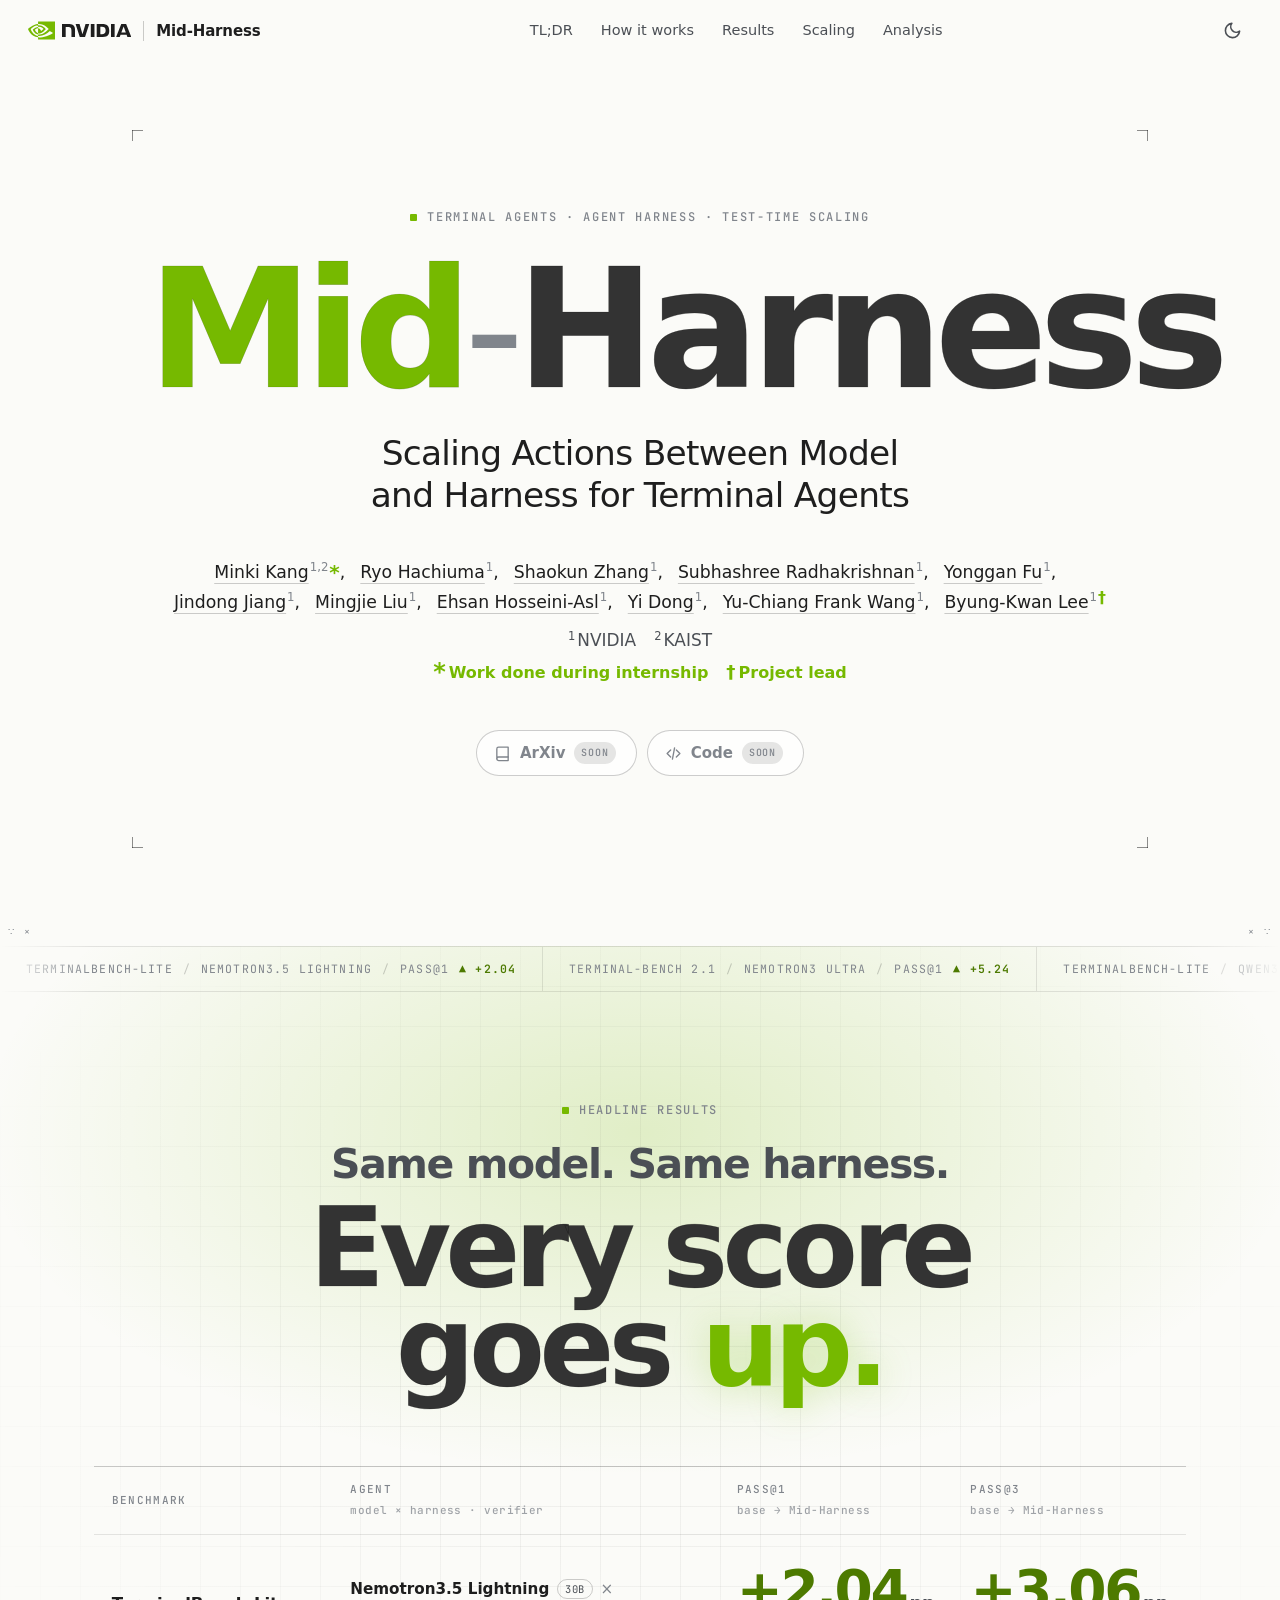
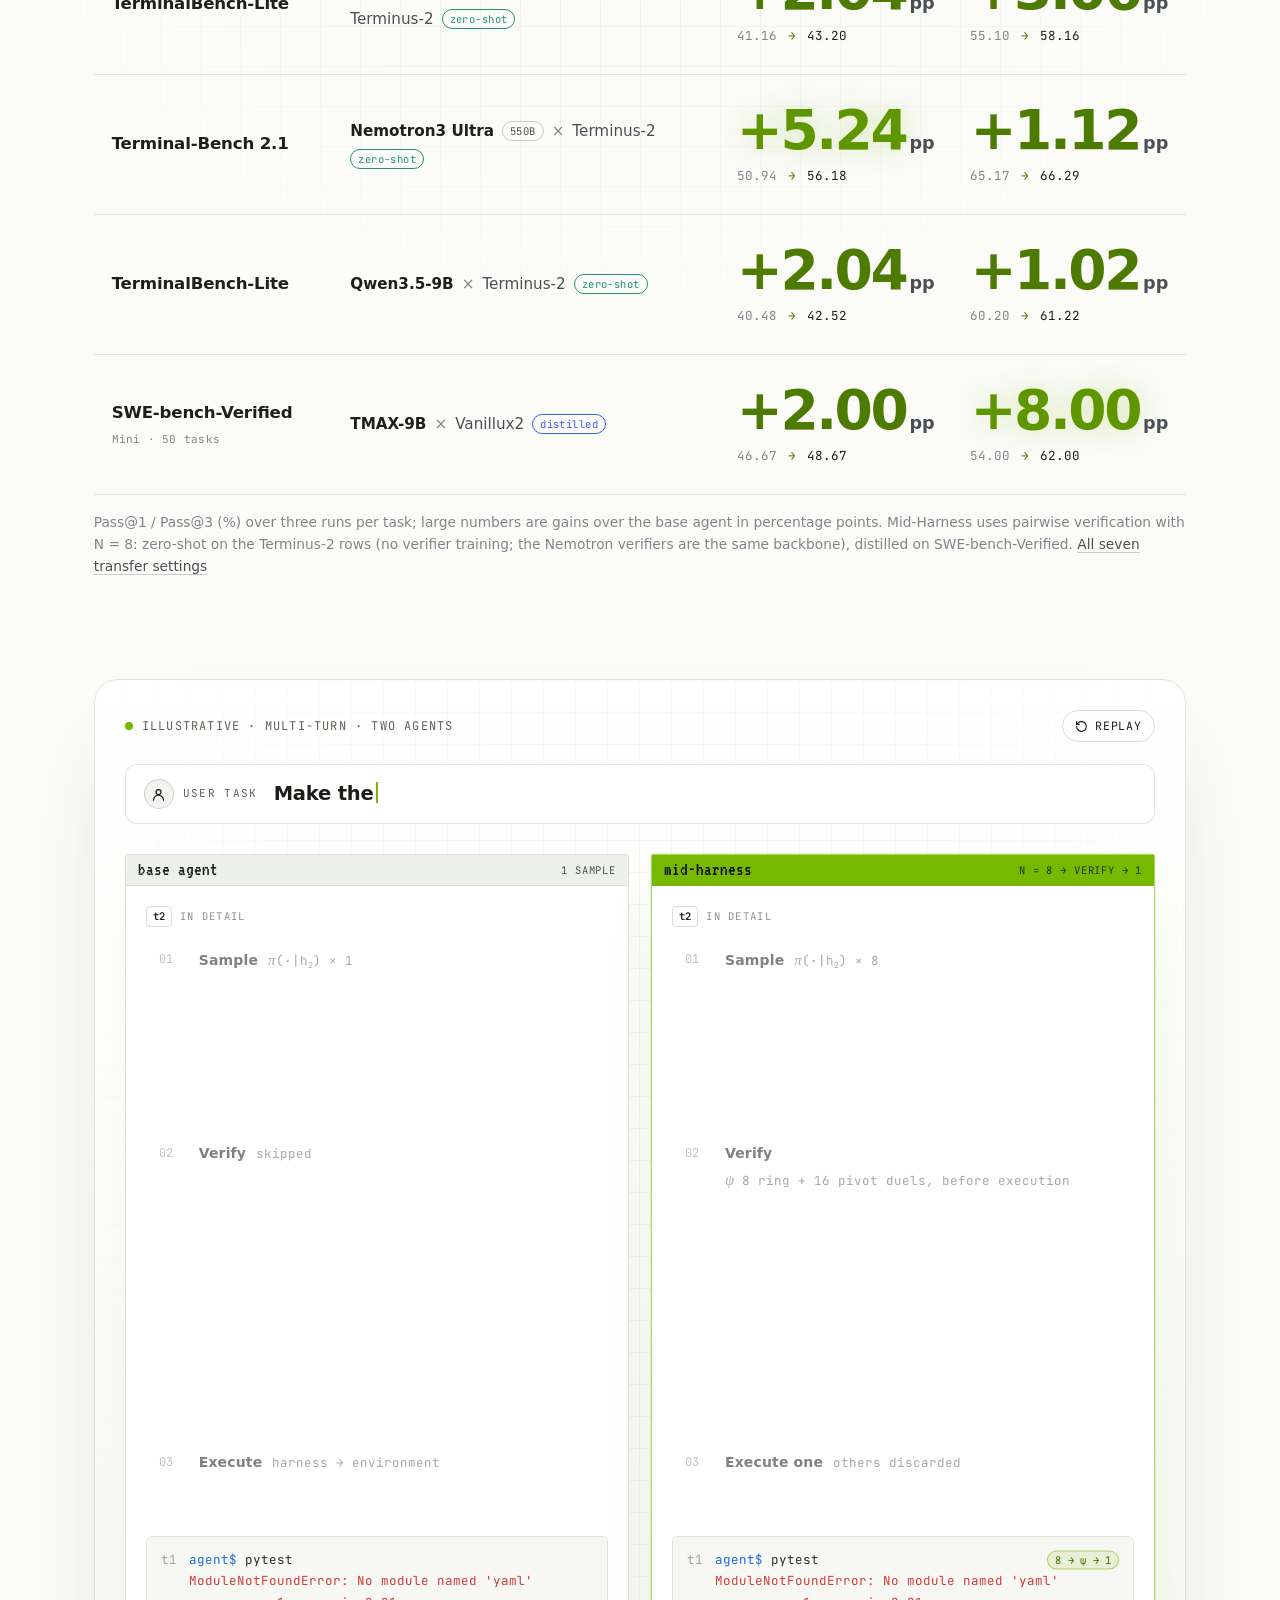
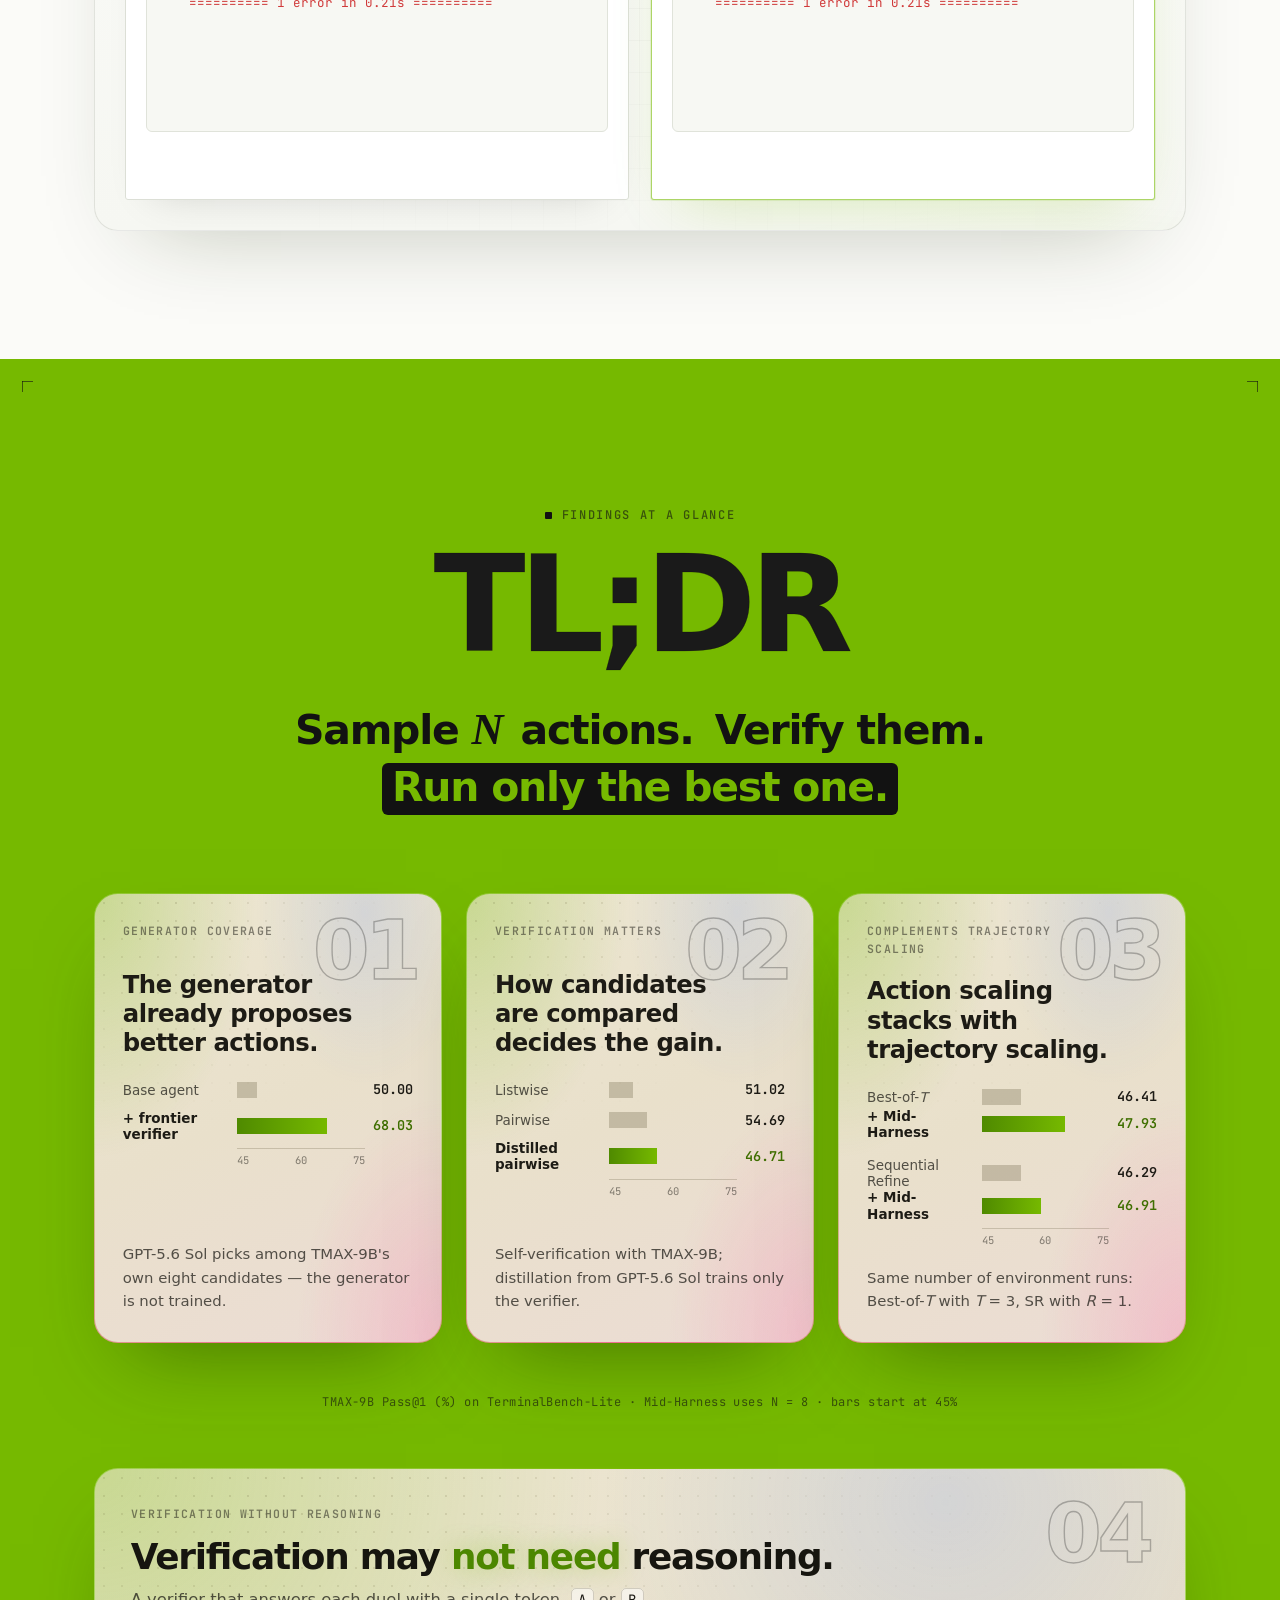
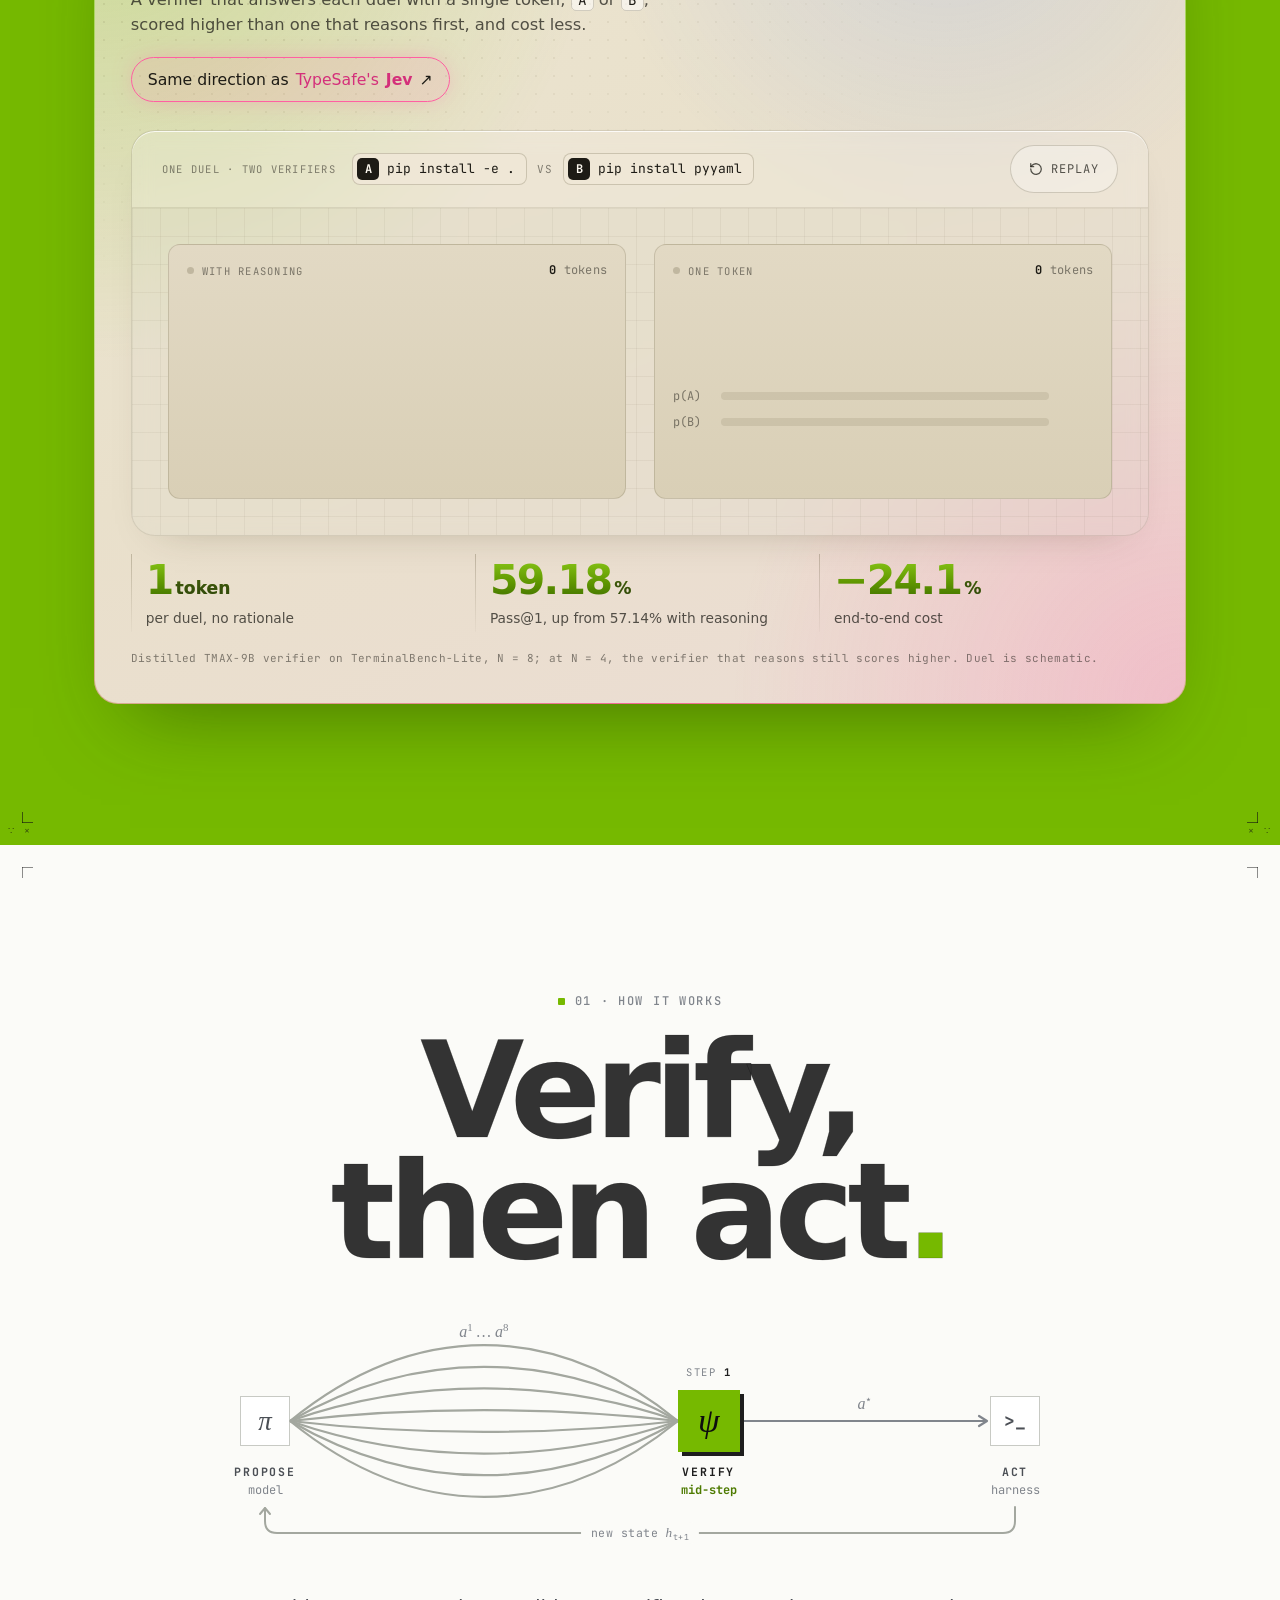
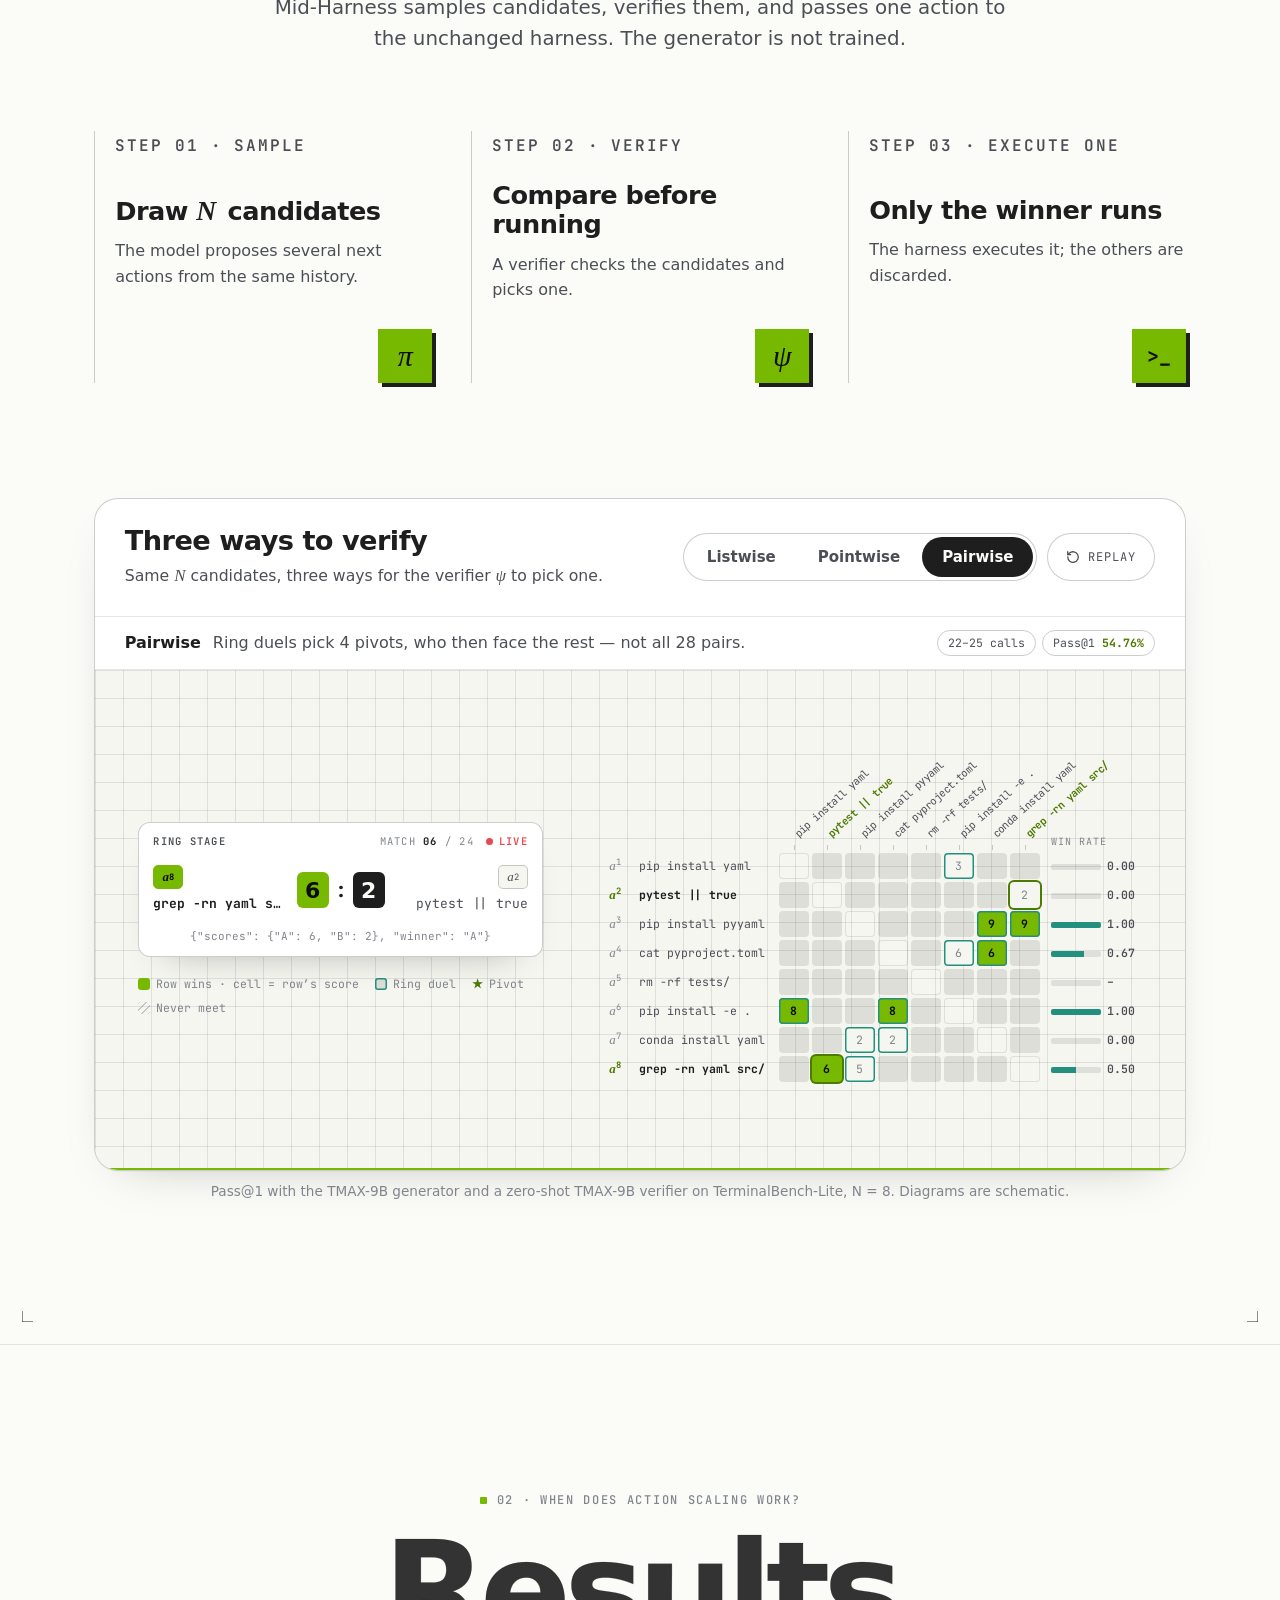
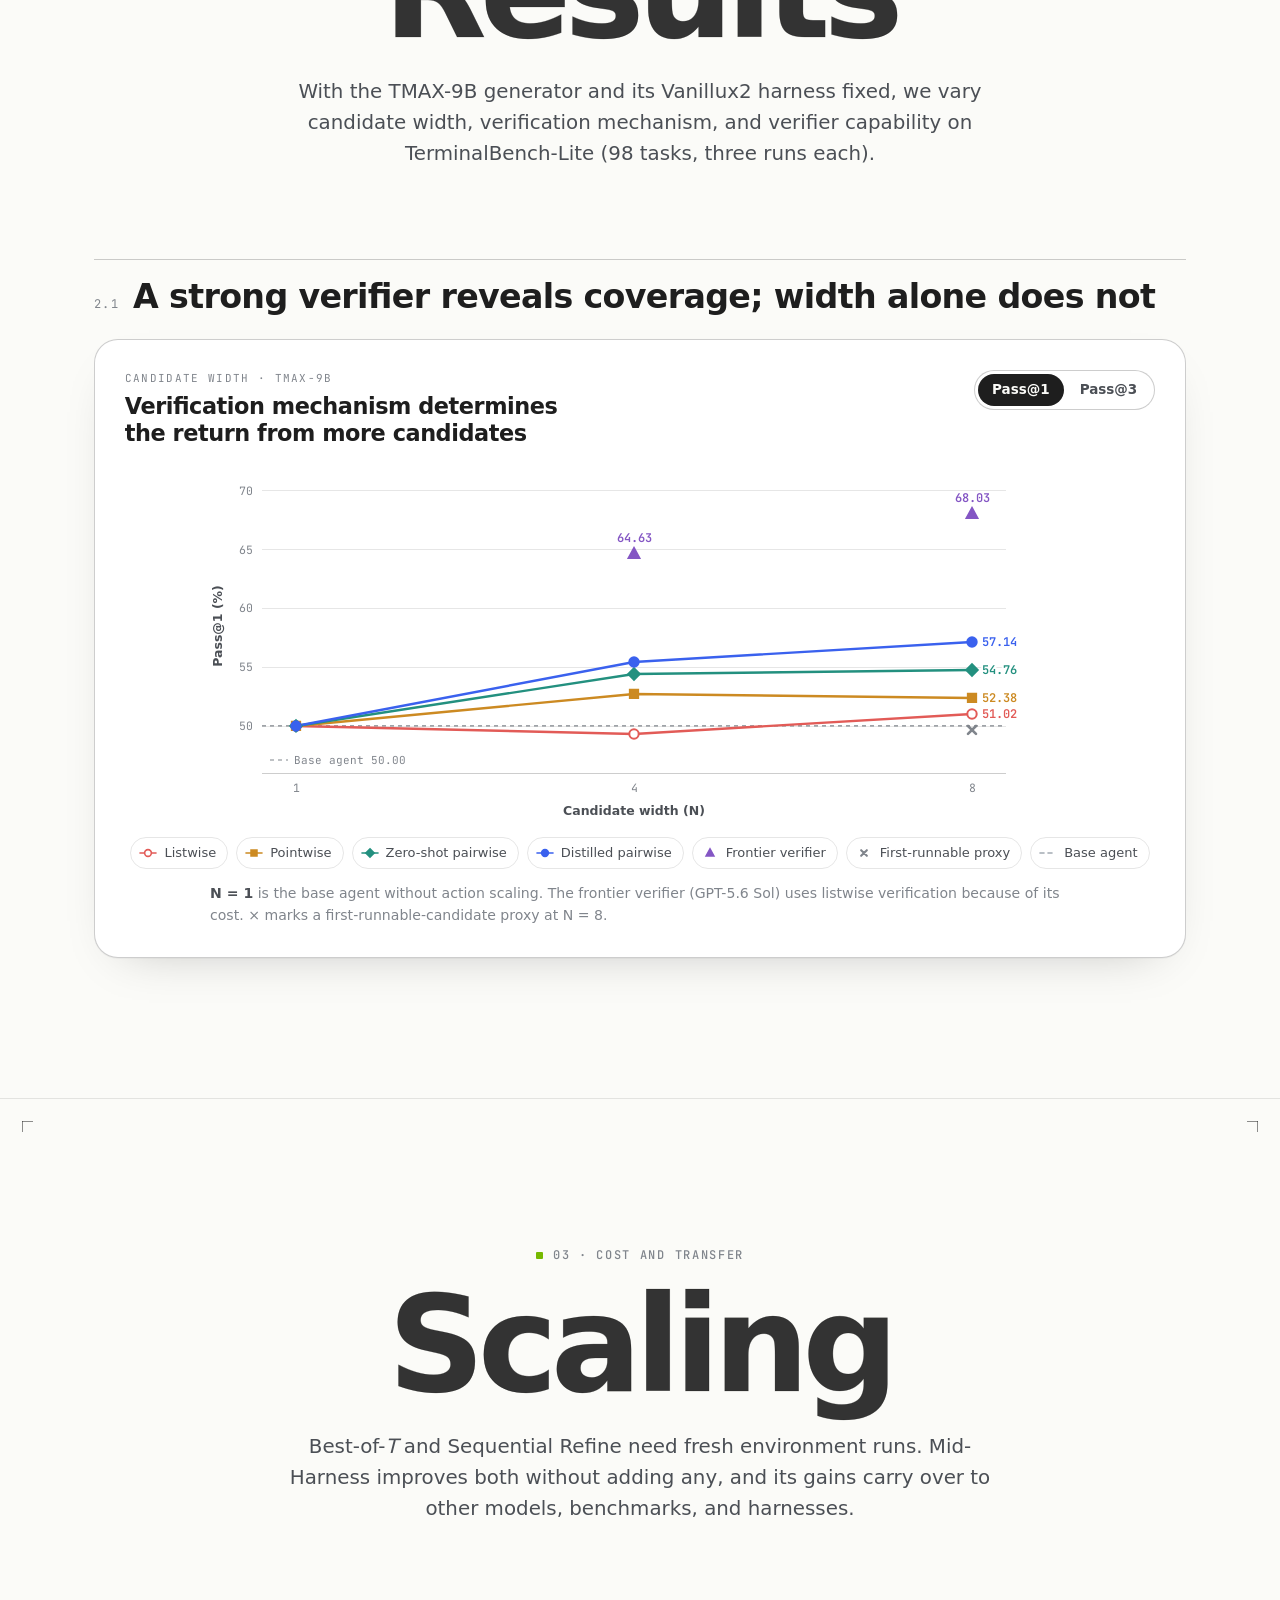
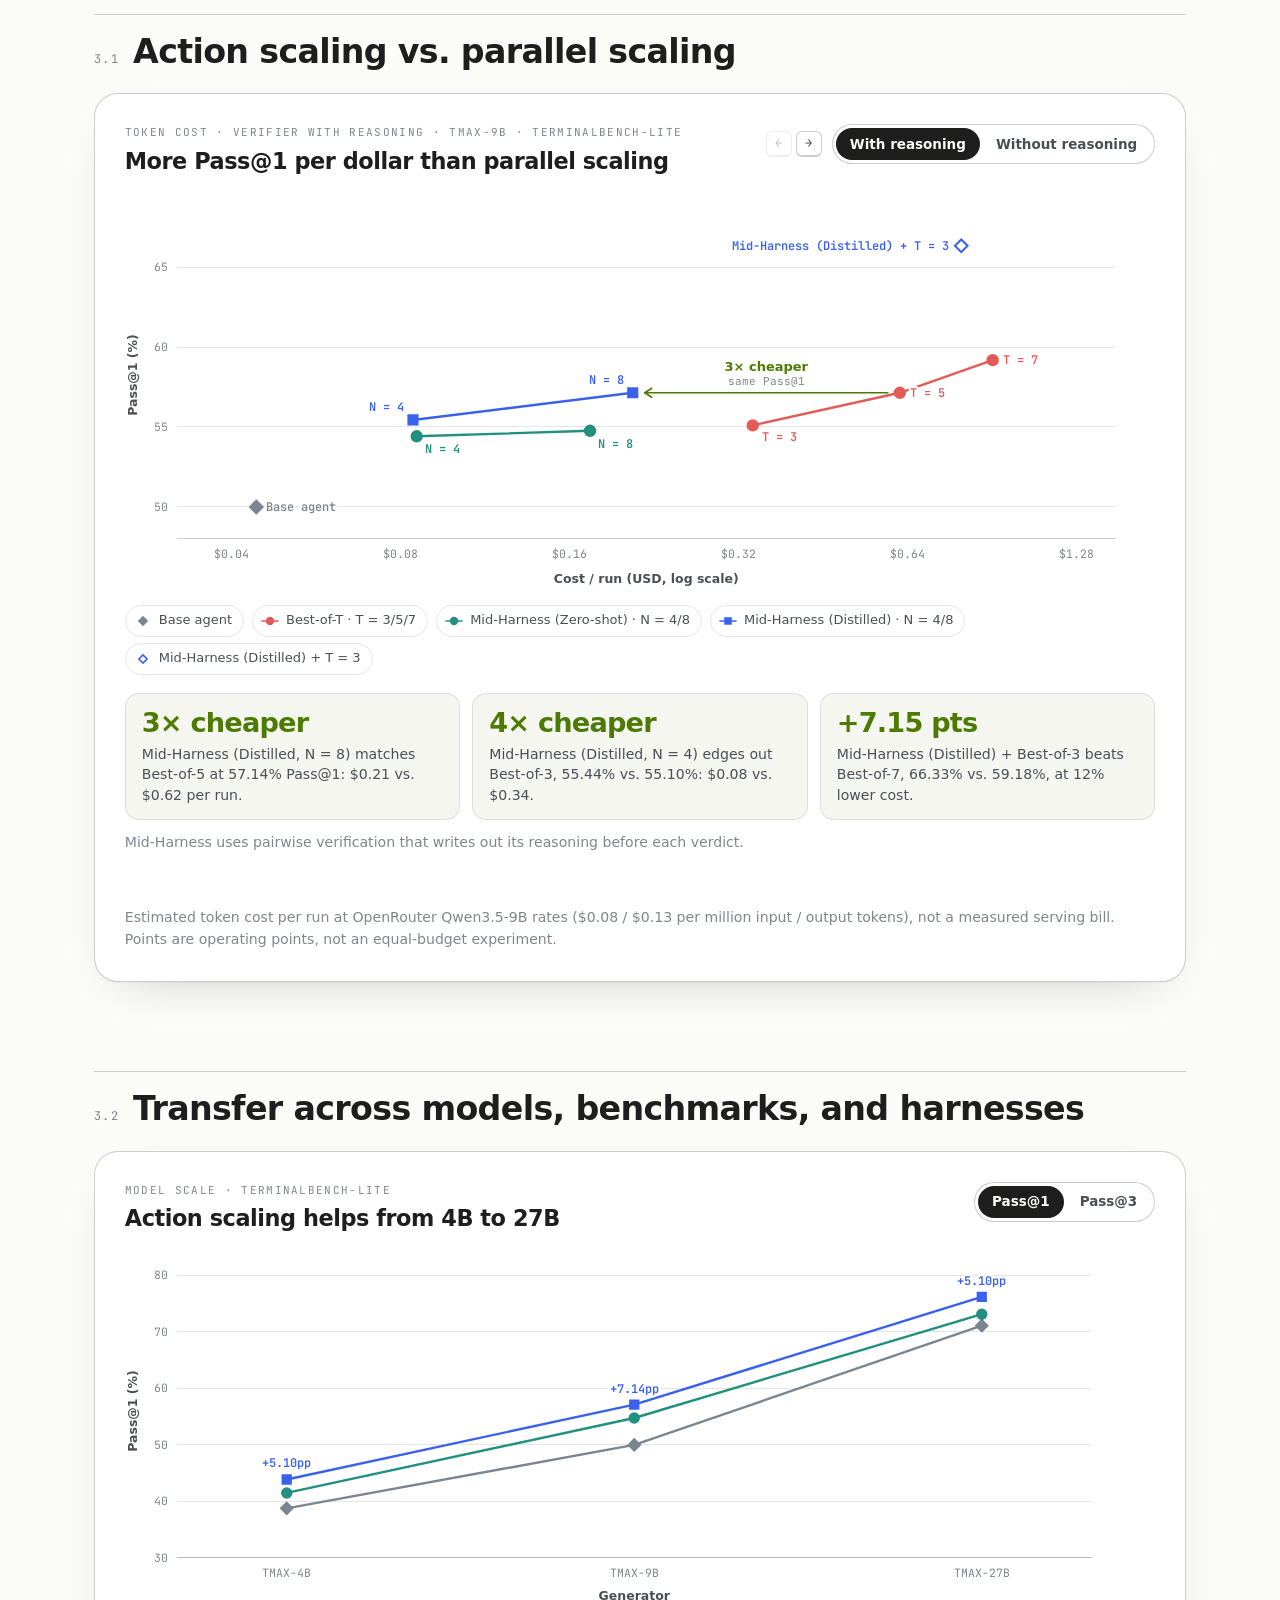
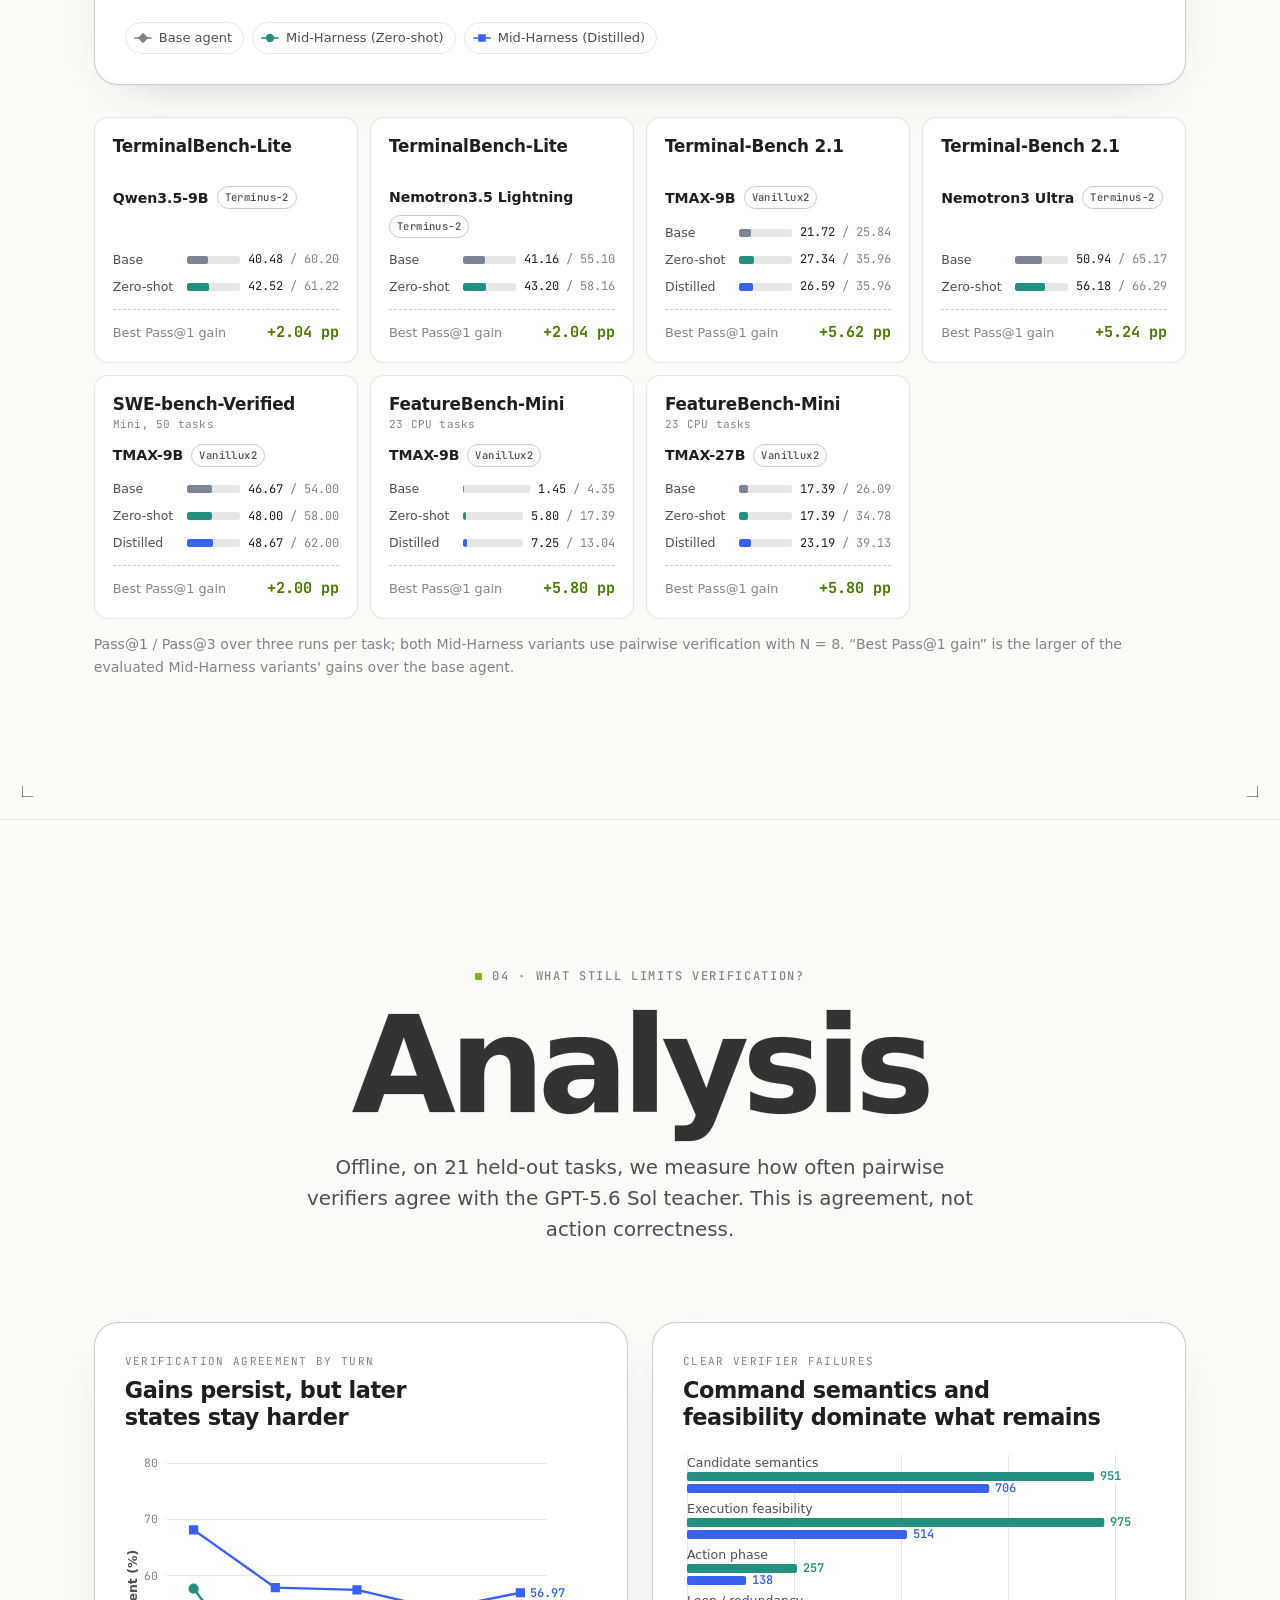
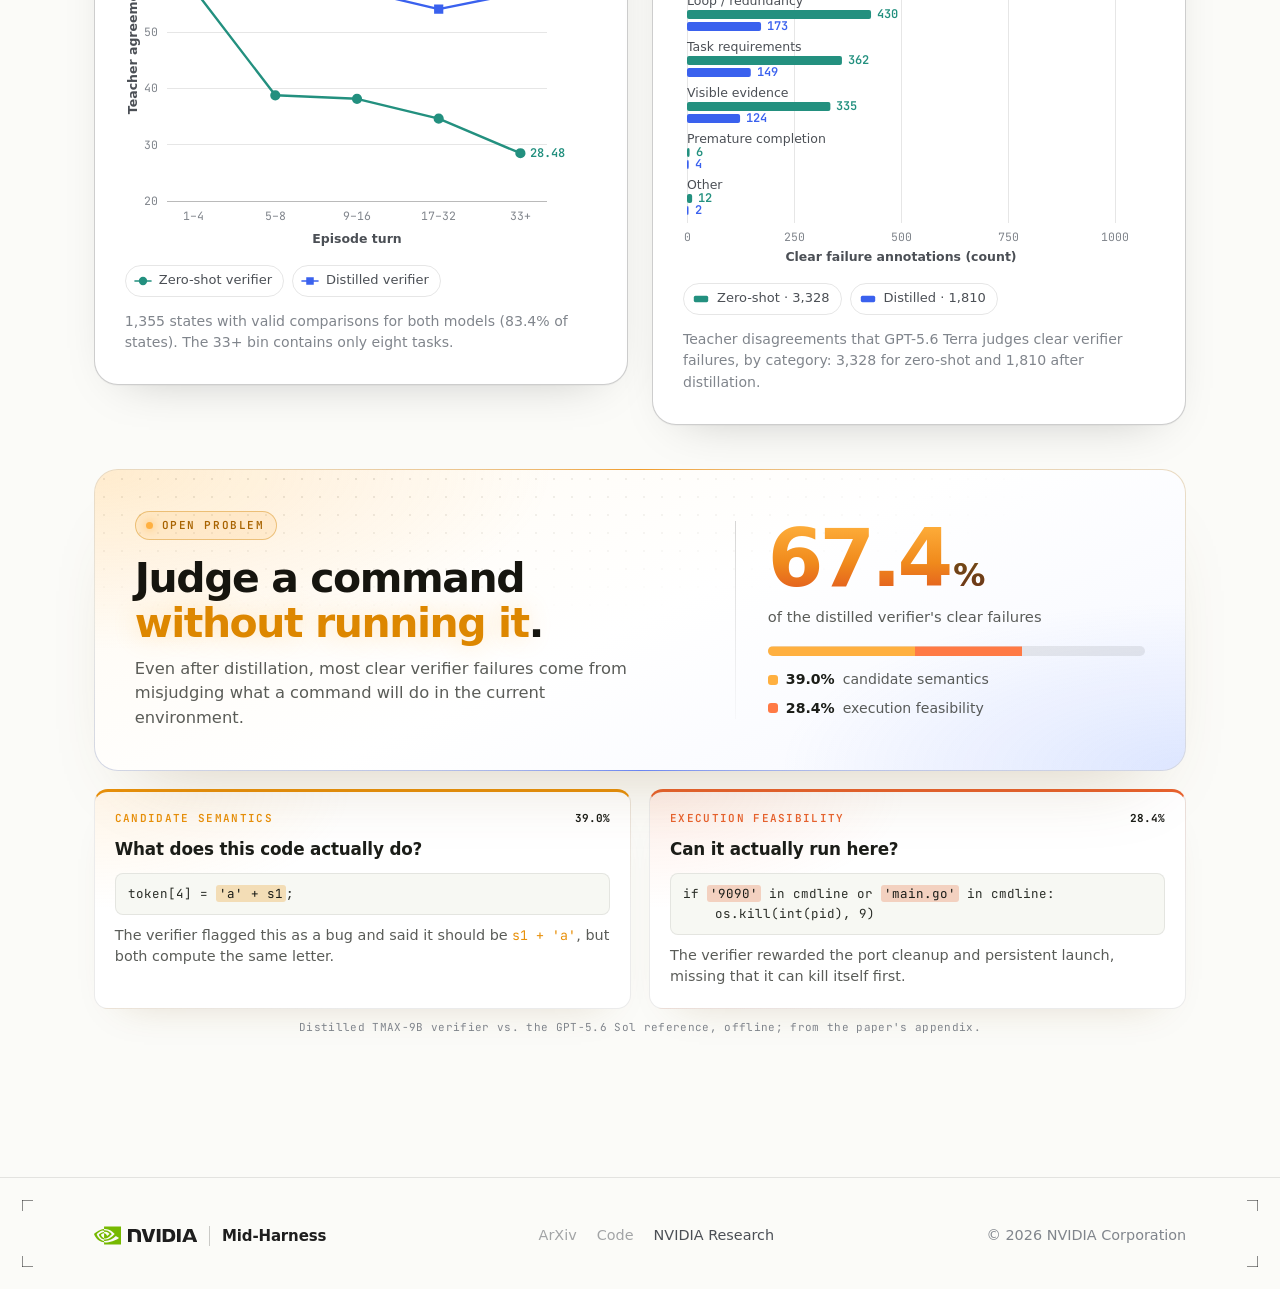
==== index.html @ 343e7b92 "Label the 3.1 slides With reasoning / Without reasoning The second slide's switch, kicker, title, an" ====
<!doctype html>
<html lang="en" data-theme="light">
<head>
  <meta charset="utf-8">
  <meta name="viewport" content="width=device-width, initial-scale=1, viewport-fit=cover">
  <title>Mid-Harness: Scaling Actions Between Model and Harness for Terminal Agents</title>
  <meta name="description" content="Mid-Harness samples and verifies candidate actions at the model–harness boundary of terminal agents before one is executed. With a GPT-5.6 Sol verifier, TMAX-9B Pass@1 on TerminalBench-Lite rises from 50.00% to 68.03%; the generator is not trained and the harness is unchanged.">
  <meta name="author" content="Minki Kang, Ryo Hachiuma, Shaokun Zhang, Subhashree Radhakrishnan, Yonggan Fu, Jindong Jiang, Mingjie Liu, Ehsan Hosseini-Asl, Yi Dong, Yu-Chiang Frank Wang, Byung-Kwan Lee">
  <meta name="color-scheme" content="light dark">
  <meta name="theme-color" content="#fbfbf8" media="(prefers-color-scheme: light)">
  <meta name="theme-color" content="#0d0d0d" media="(prefers-color-scheme: dark)">

  <!-- Link previews (messengers, social). Replace the image URL with an absolute URL once the page is deployed. -->
  <meta property="og:type" content="website">
  <meta property="og:site_name" content="NVIDIA Research">
  <meta property="og:title" content="Mid-Harness: Scaling Actions Between Model and Harness for Terminal Agents">
  <meta property="og:description" content="Sample several candidate actions, verify them, and execute only one — at the boundary between model and harness. 50.00% → 68.03% Pass@1 on TerminalBench-Lite; the TMAX-9B generator is not trained.">
  <meta property="og:image" content="assets/img/og-image.png">
  <meta property="og:image:width" content="1200">
  <meta property="og:image:height" content="630">
  <meta property="og:image:alt" content="Mid-Harness: a verifier picks pytest among sampled terminal commands before execution.">
  <meta name="twitter:card" content="summary_large_image">
  <meta name="twitter:title" content="Mid-Harness: Scaling Actions Between Model and Harness for Terminal Agents">
  <meta name="twitter:description" content="Sample, verify, and execute one action at the model–harness boundary. 50.00% → 68.03% Pass@1 on TerminalBench-Lite.">
  <meta name="twitter:image" content="assets/img/og-image.png">

  <link rel="icon" href="favicon.ico" sizes="48x48">
  <link rel="icon" href="assets/img/favicon.svg" type="image/svg+xml">
  <link rel="apple-touch-icon" href="assets/img/apple-touch-icon.png">
  <link rel="manifest" href="site.webmanifest">

  <link rel="preconnect" href="https://images.nvidia.com" crossorigin>
  <link rel="preload" href="https://images.nvidia.com/etc/designs/nvidiaGDC/clientlibs_base/fonts/nvidia-sans/NALA/var/NVIDIASansVF_NALA_W_Wght.woff2" as="font" type="font/woff2" crossorigin>
  <link rel="preconnect" href="https://fonts.googleapis.com">
  <link rel="preconnect" href="https://fonts.gstatic.com" crossorigin>
  <link rel="stylesheet" href="https://fonts.googleapis.com/css2?family=JetBrains+Mono:wght@400;500;600;700&family=VT323&display=swap">
  <link rel="stylesheet" href="assets/css/style.css?v=20260930k">

  <script>
    (function () {
      var root = document.documentElement;
      var theme = (/[?&]theme=(light|dark)\b/.exec(location.search) || [])[1];
      if (!theme) {
        try { theme = localStorage.getItem('mh-theme'); } catch (e) {}
      }
      if (theme !== 'light' && theme !== 'dark') {
        theme = window.matchMedia && window.matchMedia('(prefers-color-scheme: dark)').matches ? 'dark' : 'light';
      }
      root.setAttribute('data-theme', theme);
      root.classList.add('js');
    })();
  </script>
</head>
<body>
  <a class="skip-link" href="#main">Skip to content</a>

  <!-- ================= Header ================= -->
  <header class="site-header" id="site-header">
    <div class="header-inner">
      <a class="brand" href="#top" aria-label="Mid-Harness, back to top">
        <span class="nv-lockup" aria-hidden="true">
          <svg class="nv-eye" viewBox="0 0 24 24"><path fill="#76B900" d="M8.948 8.798v-1.43a6.7 6.7 0 0 1 .424-.018c3.922-.124 6.493 3.374 6.493 3.374s-2.774 3.851-5.75 3.851c-.398 0-.787-.062-1.158-.185v-4.346c1.528.185 1.837.857 2.747 2.385l2.04-1.714s-1.492-1.952-4-1.952a6.016 6.016 0 0 0-.796.035m0-4.735v2.138l.424-.027c5.45-.185 9.01 4.47 9.01 4.47s-4.08 4.964-8.33 4.964c-.37 0-.733-.035-1.095-.097v1.325c.3.035.61.062.91.062 3.957 0 6.82-2.023 9.593-4.408.459.371 2.34 1.263 2.73 1.652-2.633 2.208-8.772 3.984-12.253 3.984-.335 0-.653-.018-.971-.053v1.864H24V4.063zm0 10.326v1.131c-3.657-.654-4.673-4.46-4.673-4.46s1.758-1.944 4.673-2.262v1.237H8.94c-1.528-.186-2.73 1.245-2.73 1.245s.68 2.412 2.739 3.11M2.456 10.9s2.164-3.197 6.5-3.533V6.201C4.153 6.59 0 10.653 0 10.653s2.35 6.802 8.948 7.42v-1.237c-4.84-.6-6.492-5.936-6.492-5.936z"/></svg>
          <svg class="nv-word" viewBox="316.2 33.8 630.2 118.2"><path fill="currentColor" d="M578.2 34v118h33.3V34h-33.3zm-262-.2v118.1h33.6V60.2l26.2.1c8.6 0 14.6 2.1 18.7 6.5 5.3 5.6 7.4 14.7 7.4 31.2v53.9h32.6V86.7c0-46.6-29.7-52.9-58.7-52.9h-59.8zm315.7.2v118h54c28.8 0 38.2-4.8 48.3-15.5 7.2-7.5 11.8-24.1 11.8-42.2 0-16.6-3.9-31.4-10.8-40.6C723 37.2 705.2 34 678.6 34h-46.7zm33 25.6h14.3c20.8 0 34.2 9.3 34.2 33.5s-13.4 33.6-34.2 33.6h-14.3V59.6zM530.2 34l-27.8 93.5L475.8 34h-36l38 118h48l38.4-118h-34zm231.4 118h33.3V34h-33.3v118zM855 34l-46.5 117.9h32.8l7.4-20.9h55l7 20.8h35.7L899.5 34H855zm21.6 21.5l20.2 55.2h-41l20.8-55.2z"/></svg>
        </span>
        <span class="brand-divider" aria-hidden="true"></span>
        <span class="brand-name">Mid-Harness</span>
      </a>

      <nav class="primary-nav" aria-label="Sections">
        <a href="#tldr">TL;DR</a>
        <a href="#method">How it works</a>
        <a href="#results">Results</a>
        <a href="#scaling">Scaling</a>
        <a href="#analysis">Analysis</a>
      </nav>

      <div class="header-actions">
        <button class="icon-btn theme-toggle" type="button" id="theme-toggle" aria-label="Switch to dark mode">
          <svg class="i-moon" viewBox="0 0 24 24" fill="none" stroke="currentColor" stroke-width="2" stroke-linecap="round" stroke-linejoin="round" aria-hidden="true"><path d="M21 12.8A9 9 0 1 1 11.2 3a7 7 0 0 0 9.8 9.8z"/></svg>
          <svg class="i-sun" viewBox="0 0 24 24" fill="none" stroke="currentColor" stroke-width="2" stroke-linecap="round" stroke-linejoin="round" aria-hidden="true"><circle cx="12" cy="12" r="4.2"/><path d="M12 2v2.2M12 19.8V22M4.9 4.9l1.6 1.6M17.5 17.5l1.6 1.6M2 12h2.2M19.8 12H22M4.9 19.1l1.6-1.6M17.5 6.5l1.6-1.6"/></svg>
        </button>
        <button class="icon-btn menu-toggle" type="button" id="menu-toggle" aria-label="Open menu" aria-expanded="false" aria-controls="mobile-menu">
          <svg class="i-menu" viewBox="0 0 24 24" fill="none" stroke="currentColor" stroke-width="2" stroke-linecap="round" aria-hidden="true"><path d="M4 7h16M4 12h16M4 17h16"/></svg>
          <svg class="i-close" viewBox="0 0 24 24" fill="none" stroke="currentColor" stroke-width="2" stroke-linecap="round" aria-hidden="true"><path d="M6 6l12 12M18 6 6 18"/></svg>
        </button>
      </div>
    </div>

    <nav class="mobile-menu" id="mobile-menu" aria-label="Sections" hidden>
      <a href="#tldr">TL;DR</a>
      <a href="#method">How it works <span>01</span></a>
      <a href="#results">Results <span>02</span></a>
      <a href="#scaling">Scaling <span>03</span></a>
      <a href="#analysis">Analysis <span>04</span></a>
    </nav>
  </header>

  <main id="main">
    <!-- ================= Hero ================= -->
    <section class="hero" id="top" aria-labelledby="hero-title">
      <div class="container">
        <div class="hero-inner crop">
          <p class="kicker">Terminal agents · Agent harness · Test-time scaling</p>
          <h1 class="mega hero-title" id="hero-title"><span class="nv">Mid</span><span class="dash">-</span>Harness</h1>
          <p class="hero-sub">Scaling Actions Between Model and Harness for Terminal Agents</p>

          <p class="authors">
            <span><a href="https://nardien.github.io/" target="_blank" rel="noopener">Minki Kang</a><sup>1,2<span class="note-mark ast">*</span></sup></span>
            <span><a href="https://ryohachiuma.github.io/" target="_blank" rel="noopener">Ryo Hachiuma</a><sup>1</sup></span>
            <span><a href="https://skzhang1.github.io/" target="_blank" rel="noopener">Shaokun Zhang</a><sup>1</sup></span>
            <span><a href="https://subhashree-r.github.io/" target="_blank" rel="noopener">Subhashree Radhakrishnan</a><sup>1</sup></span>
            <span><a href="https://www.yongganfu.com/" target="_blank" rel="noopener">Yonggan Fu</a><sup>1</sup></span>
            <span><a href="https://www.jindongjiang.me/" target="_blank" rel="noopener">Jindong Jiang</a><sup>1</sup></span>
            <span><a href="https://research.nvidia.com/person/mingjie-liu" target="_blank" rel="noopener">Mingjie Liu</a><sup>1</sup></span>
            <span><a href="https://ehosseiniasl.github.io/new_website/" target="_blank" rel="noopener">Ehsan Hosseini-Asl</a><sup>1</sup></span>
            <span><a href="https://scholar.google.com/citations?user=DwfBGvgAAAAJ" target="_blank" rel="noopener">Yi Dong</a><sup>1</sup></span>
            <span><a href="https://vllab.ee.ntu.edu.tw/ycwang.html" target="_blank" rel="noopener">Yu-Chiang Frank Wang</a><sup>1</sup></span>
            <span><a href="https://byungkwanlee.github.io/ByungKwanLee-CV/" target="_blank" rel="noopener">Byung-Kwan Lee</a><sup>1<span class="note-mark dag">†</span></sup></span>
          </p>
          <p class="affils">
            <span><sup>1</sup>NVIDIA</span>
            <span><sup>2</sup>KAIST</span>
          </p>
          <p class="affil-notes">
            <strong><sup class="ast">*</sup>Work done during internship</strong>
            <strong><sup class="dag">†</sup>Project lead</strong>
          </p>

          <div class="hero-links">
            <a class="pill" href="#" data-link="arxiv">
              <svg viewBox="0 0 24 24" fill="none" stroke="currentColor" stroke-width="1.9" stroke-linecap="round" stroke-linejoin="round" aria-hidden="true"><path d="M4 19.5A2.5 2.5 0 0 1 6.5 17H20V3H6.5A2.5 2.5 0 0 0 4 5.5z"/><path d="M4 19.5A2.5 2.5 0 0 0 6.5 22H20v-5"/></svg>
              ArXiv
            </a>
            <a class="pill" href="#" data-link="code">
              <svg viewBox="0 0 24 24" fill="none" stroke="currentColor" stroke-width="1.9" stroke-linecap="round" stroke-linejoin="round" aria-hidden="true"><path d="m8 7-5 5 5 5M16 7l5 5-5 5M13.5 4l-3 16"/></svg>
              Code
            </a>
          </div>
        </div>
      </div>
      <span class="edge edge-l" aria-hidden="true">∵ ×</span>
      <span class="edge edge-r" aria-hidden="true">× ∵</span>
    </section>

    <!-- ================= Headline results ================= -->
    <section class="hype" id="headline" aria-labelledby="hype-title">
      <div class="ticker" aria-hidden="true">
        <div class="ticker-track">
          <span>TerminalBench-Lite <i>/</i> Nemotron3.5 Lightning <i>/</i> Pass@1 <b>▲ +2.04</b></span>
          <span>Terminal-Bench 2.1 <i>/</i> Nemotron3 Ultra <i>/</i> Pass@1 <b>▲ +5.24</b></span>
          <span>TerminalBench-Lite <i>/</i> Qwen3.5-9B <i>/</i> Pass@1 <b>▲ +2.04</b></span>
          <span>SWE-bench-Verified <i>/</i> TMAX-9B <i>/</i> Pass@1 <b>▲ +2.00</b></span>
          <span>TerminalBench-Lite <i>/</i> Nemotron3.5 Lightning <i>/</i> Pass@3 <b>▲ +3.06</b></span>
          <span>Terminal-Bench 2.1 <i>/</i> Nemotron3 Ultra <i>/</i> Pass@3 <b>▲ +1.12</b></span>
          <span>TerminalBench-Lite <i>/</i> Qwen3.5-9B <i>/</i> Pass@3 <b>▲ +1.02</b></span>
          <span>SWE-bench-Verified <i>/</i> TMAX-9B <i>/</i> Pass@3 <b>▲ +8.00</b></span>
          <span>TerminalBench-Lite <i>/</i> Nemotron3.5 Lightning <i>/</i> Pass@1 <b>▲ +2.04</b></span>
          <span>Terminal-Bench 2.1 <i>/</i> Nemotron3 Ultra <i>/</i> Pass@1 <b>▲ +5.24</b></span>
          <span>TerminalBench-Lite <i>/</i> Qwen3.5-9B <i>/</i> Pass@1 <b>▲ +2.04</b></span>
          <span>SWE-bench-Verified <i>/</i> TMAX-9B <i>/</i> Pass@1 <b>▲ +2.00</b></span>
          <span>TerminalBench-Lite <i>/</i> Nemotron3.5 Lightning <i>/</i> Pass@3 <b>▲ +3.06</b></span>
          <span>Terminal-Bench 2.1 <i>/</i> Nemotron3 Ultra <i>/</i> Pass@3 <b>▲ +1.12</b></span>
          <span>TerminalBench-Lite <i>/</i> Qwen3.5-9B <i>/</i> Pass@3 <b>▲ +1.02</b></span>
          <span>SWE-bench-Verified <i>/</i> TMAX-9B <i>/</i> Pass@3 <b>▲ +8.00</b></span>
        </div>
      </div>

      <div class="container">
        <header class="hype-head reveal">
          <p class="kicker">Headline results</p>
          <h2 class="hype-title" id="hype-title">
            <span class="hype-pre">Same model. Same harness.</span>
            <span class="mega hype-big">Every score goes <em>up.</em></span>
          </h2>
        </header>

        <div class="board-wrap reveal">
          <table class="board" role="table">
            <caption class="visually-hidden">Pass@1 and Pass@3 (%) of the base agent and Mid-Harness in four transfer settings</caption>
            <thead role="rowgroup">
              <tr role="row">
                <th role="columnheader" scope="col">Benchmark</th>
                <th role="columnheader" scope="col">Agent<span>model × harness · verifier</span></th>
                <th role="columnheader" scope="col">Pass@1<span>base → Mid-Harness</span></th>
                <th role="columnheader" scope="col">Pass@3<span>base → Mid-Harness</span></th>
              </tr>
            </thead>
            <tbody role="rowgroup">
              <tr role="row" data-count-group>
                <th role="rowheader" scope="row" class="b-bench">TerminalBench-Lite</th>
                <td role="cell" class="b-agent"><div class="agent"><b>Nemotron3.5 Lightning</b><span class="sz">30B</span><span class="x" aria-hidden="true">×</span><span>Terminus-2</span><span class="vt zs">zero-shot</span></div></td>
                <td role="cell" class="b-metric"><span class="m-lab" aria-hidden="true">Pass@1</span><span class="gain">+<span data-count="2.04" data-decimals="2" data-duration="2200" data-delay="0">2.04</span><small>pp</small></span><span class="ba">41.16 <i>→</i> <span data-count="43.20" data-from="41.16" data-decimals="2" data-duration="2200" data-delay="0">43.20</span></span></td>
                <td role="cell" class="b-metric"><span class="m-lab" aria-hidden="true">Pass@3</span><span class="gain">+<span data-count="3.06" data-decimals="2" data-duration="2200" data-delay="90">3.06</span><small>pp</small></span><span class="ba">55.10 <i>→</i> <span data-count="58.16" data-from="55.10" data-decimals="2" data-duration="2200" data-delay="90">58.16</span></span></td>
              </tr>
              <tr role="row" data-count-group>
                <th role="rowheader" scope="row" class="b-bench">Terminal-Bench 2.1</th>
                <td role="cell" class="b-agent"><div class="agent"><b>Nemotron3 Ultra</b><span class="sz">550B</span><span class="x" aria-hidden="true">×</span><span>Terminus-2</span><span class="vt zs">zero-shot</span></div></td>
                <td role="cell" class="b-metric peak"><span class="m-lab" aria-hidden="true">Pass@1</span><span class="gain">+<span data-count="5.24" data-decimals="2" data-duration="2200" data-delay="150">5.24</span><small>pp</small></span><span class="ba">50.94 <i>→</i> <span data-count="56.18" data-from="50.94" data-decimals="2" data-duration="2200" data-delay="150">56.18</span></span></td>
                <td role="cell" class="b-metric"><span class="m-lab" aria-hidden="true">Pass@3</span><span class="gain">+<span data-count="1.12" data-decimals="2" data-duration="2200" data-delay="240">1.12</span><small>pp</small></span><span class="ba">65.17 <i>→</i> <span data-count="66.29" data-from="65.17" data-decimals="2" data-duration="2200" data-delay="240">66.29</span></span></td>
              </tr>
              <tr role="row" data-count-group>
                <th role="rowheader" scope="row" class="b-bench">TerminalBench-Lite</th>
                <td role="cell" class="b-agent"><div class="agent"><b>Qwen3.5-9B</b><span class="x" aria-hidden="true">×</span><span>Terminus-2</span><span class="vt zs">zero-shot</span></div></td>
                <td role="cell" class="b-metric"><span class="m-lab" aria-hidden="true">Pass@1</span><span class="gain">+<span data-count="2.04" data-decimals="2" data-duration="2200" data-delay="300">2.04</span><small>pp</small></span><span class="ba">40.48 <i>→</i> <span data-count="42.52" data-from="40.48" data-decimals="2" data-duration="2200" data-delay="300">42.52</span></span></td>
                <td role="cell" class="b-metric"><span class="m-lab" aria-hidden="true">Pass@3</span><span class="gain">+<span data-count="1.02" data-decimals="2" data-duration="2200" data-delay="390">1.02</span><small>pp</small></span><span class="ba">60.20 <i>→</i> <span data-count="61.22" data-from="60.20" data-decimals="2" data-duration="2200" data-delay="390">61.22</span></span></td>
              </tr>
              <tr role="row" data-count-group>
                <th role="rowheader" scope="row" class="b-bench">SWE-bench-Verified<small>Mini · 50 tasks</small></th>
                <td role="cell" class="b-agent"><div class="agent"><b>TMAX-9B</b><span class="x" aria-hidden="true">×</span><span>Vanillux2</span><span class="vt dist">distilled</span></div></td>
                <td role="cell" class="b-metric"><span class="m-lab" aria-hidden="true">Pass@1</span><span class="gain">+<span data-count="2.00" data-decimals="2" data-duration="2200" data-delay="450">2.00</span><small>pp</small></span><span class="ba">46.67 <i>→</i> <span data-count="48.67" data-from="46.67" data-decimals="2" data-duration="2200" data-delay="450">48.67</span></span></td>
                <td role="cell" class="b-metric peak"><span class="m-lab" aria-hidden="true">Pass@3</span><span class="gain">+<span data-count="8.00" data-decimals="2" data-duration="2200" data-delay="540">8.00</span><small>pp</small></span><span class="ba">54.00 <i>→</i> <span data-count="62.00" data-from="54.00" data-decimals="2" data-duration="2200" data-delay="540">62.00</span></span></td>
              </tr>
            </tbody>
          </table>
        </div>
        <p class="hype-note">Pass@1 / Pass@3 (%) over three runs per task; large numbers are gains over the base agent in percentage points. Mid-Harness uses pairwise verification with N = 8: zero-shot on the Terminus-2 rows (no verifier training; the Nemotron verifiers are the same backbone), distilled on SWE-bench-Verified. <a href="#transfer">All seven transfer settings</a></p>
      </div>
    </section>

    <!-- ================= Animated overview ================= -->
    <section class="stage-section" id="overview" aria-label="Animated overview: base agent versus Mid-Harness">
      <div class="container">
        <div class="stage reveal" id="stage" data-active="0">
          <div class="stage-top">
            <span class="live"><span>Illustrative · multi-turn<span class="live-tail"> · two agents</span></span></span>
            <button class="stage-replay" type="button" id="stage-replay">
              <svg viewBox="0 0 24 24" fill="none" stroke="currentColor" stroke-width="2.2" stroke-linecap="round" stroke-linejoin="round" aria-hidden="true"><path d="M3 12a9 9 0 1 0 3-6.7L3 8"/><path d="M3 3v5h5"/></svg>
              Replay
            </button>
          </div>

          <div class="stage-task">
            <span class="st-who"><span class="st-av" aria-hidden="true"><svg viewBox="0 0 24 24" fill="none" stroke="currentColor" stroke-width="2" stroke-linecap="round" stroke-linejoin="round"><circle cx="12" cy="8" r="4"/><path d="M4 21c0-4.4 3.6-8 8-8s8 3.6 8 8"/></svg></span>User task</span>
            <p class="st-goal"><span class="visually-hidden">Make the failing tests pass.</span><span id="stage-goal" aria-hidden="true">Make the failing tests pass.</span></p>
          </div>
          <div class="stage-fork" aria-hidden="true"><i></i><i></i></div>

          <div class="stage-grid">
            <!-- Base agent -->
            <article class="lane lane-base" aria-label="Base agent">
              <div class="lane-bar"><span>base agent</span><span class="tag">1 sample</span></div>
              <div class="lane-body">
                <p class="lturn"><b>t2</b>in detail</p>
                <ol class="lsteps">
                  <li class="lstep" data-step="1">
                    <span class="lstep-num">01</span>
                    <div>
                      <div class="lstep-head"><b>Sample</b><span class="mono"><i>π</i>(·|h<sub class="ht">t</sub>) × 1</span></div>
                      <div class="chips"><span class="chip" style="--i:0"><span class="ps">$</span>pip install yaml</span></div>
                    </div>
                  </li>
                  <li class="lstep" data-step="2">
                    <span class="lstep-num">02</span>
                    <div>
                      <div class="lstep-head"><b>Verify</b><span class="mono">skipped</span></div>
                      <p class="no-verify">The first sample goes straight to the harness.</p>
                    </div>
                  </li>
                  <li class="lstep" data-step="3">
                    <span class="lstep-num">03</span>
                    <div>
                      <div class="lstep-head"><b>Execute</b><span class="mono">harness → environment</span></div>
                      <div class="exec-row"><span class="chip"><span class="ps">$</span>pip install yaml</span><span class="arrow">→ runs in the env</span></div>
                    </div>
                  </li>
                </ol>
                <div class="term" aria-hidden="true">
                  <div class="term-line" data-turn="1" data-prompt="agent$"><span class="ps">agent$</span> pytest</div>
                  <div class="term-line err">ModuleNotFoundError: No module named 'yaml'</div>
                  <div class="term-line err">========== 1 error in 0.21s ==========</div>
                  <div class="term-line" data-turn="2" data-type="pip install yaml" data-prompt="agent$"></div>
                  <div class="term-line err" data-turn="2" data-type="ERROR: No matching distribution found for yaml"></div>
                  <div class="term-line" data-turn="3" data-type="conda install yaml" data-prompt="agent$"></div>
                  <div class="term-line err" data-turn="3" data-type="bash: conda: command not found"></div>
                </div>
                <span class="lane-status">✗ Error compounds · yaml still missing</span>
              </div>
            </article>

            <!-- Mid-Harness -->
            <article class="lane lane-mid" aria-label="Mid-Harness">
              <div class="lane-bar"><span>mid-harness</span><span class="tag">N = 8 → verify → 1</span></div>
              <div class="lane-body">
                <p class="lturn"><b>t2</b>in detail</p>
                <ol class="lsteps">
                  <li class="lstep" data-step="1">
                    <span class="lstep-num">01</span>
                    <div>
                      <div class="lstep-head"><b>Sample</b><span class="mono"><i>π</i>(·|h<sub class="ht">t</sub>) × 8</span></div>
                      <div class="chips" id="stage-cands"></div>
                    </div>
                  </li>
                  <li class="lstep" data-step="2">
                    <span class="lstep-num">02</span>
                    <div>
                      <div class="lstep-head"><b>Verify</b><span class="mono"><i>ψ</i> <span id="stage-duel">8 ring + 16 pivot duels</span>, before execution</span></div>
                      <div class="standings" id="stage-standings"></div>
                    </div>
                  </li>
                  <li class="lstep" data-step="3">
                    <span class="lstep-num">03</span>
                    <div>
                      <div class="lstep-head"><b>Execute one</b><span class="mono">others discarded</span></div>
                      <div class="exec-row"><span class="chip"><span class="ps">$</span>pip install pyyaml</span><span class="arrow">→ runs in the env</span></div>
                    </div>
                  </li>
                </ol>
                <div class="term" aria-hidden="true">
                  <div class="term-line vd" data-turn="1" data-prompt="agent$" data-badge><span class="ps">agent$</span> pytest</div>
                  <div class="term-line err">ModuleNotFoundError: No module named 'yaml'</div>
                  <div class="term-line err">========== 1 error in 0.21s ==========</div>
                  <div class="term-line" data-turn="2" data-type="pip install pyyaml" data-prompt="agent$" data-badge></div>
                  <div class="term-line dim" data-turn="2" data-type="Successfully installed PyYAML-6.0.2"></div>
                  <div class="term-line" data-turn="3" data-type="pytest" data-prompt="agent$" data-badge></div>
                  <div class="term-line ok" data-turn="3" data-type="========= 12 passed in 0.84s ========="></div>
                </div>
                <span class="lane-status">✓ Verified every turn · 12 tests pass</span>
              </div>
            </article>
          </div>

        </div>
      </div>
    </section>

    <!-- ================= TL;DR ================= -->
    <section class="section band-green crop" id="tldr" aria-labelledby="tldr-title">
      <div class="container">
        <header class="section-head tldr-head">
          <p class="kicker">Findings at a glance</p>
          <h2 class="mega" id="tldr-title" aria-label="TL;DR"><span class="scramble" aria-hidden="true">TL;DR</span></h2>
          <p class="beats">
            <span class="beat" style="--b:0">Sample <i>N</i> actions.</span>
            <span class="beat" style="--b:1">Verify them.</span>
            <span class="beat hl" style="--b:2">Run only the best one.</span>
          </p>
        </header>

        <div class="cols3">
          <article class="col">
            <p class="col-label">Generator coverage</p>
            <h3>The generator already proposes better actions.</h3>
            <div class="hbars">
              <div class="hbar" style="--v:50.00; --d:0"><span class="hbar-label">Base agent</span><span class="hbar-track"><span class="hbar-fill"></span></span><span class="hbar-val">50.00</span></div>
              <div class="hbar hi" style="--v:68.03; --d:1"><span class="hbar-label">+ frontier verifier</span><span class="hbar-track"><span class="hbar-fill"></span></span><span class="hbar-val">68.03</span></div>
            </div>
            <div class="hbar-axis" aria-hidden="true"><span></span><span class="ticks"><span>45</span><span>60</span><span>75</span></span><span class="pad"></span></div>
            <p class="col-foot">GPT-5.6 Sol picks among TMAX-9B's own eight candidates — the generator is not trained.</p>
          </article>

          <article class="col">
            <p class="col-label">Verification matters</p>
            <h3>How candidates are compared decides the gain.</h3>
            <div class="hbars">
              <div class="hbar" style="--v:51.02; --d:0"><span class="hbar-label">Listwise</span><span class="hbar-track"><span class="hbar-fill"></span></span><span class="hbar-val">51.02</span></div>
              <div class="hbar" style="--v:54.76; --d:1"><span class="hbar-label">Pairwise</span><span class="hbar-track"><span class="hbar-fill"></span></span><span class="hbar-val">54.76</span></div>
              <div class="hbar hi" style="--v:57.14; --d:2"><span class="hbar-label">Distilled pairwise</span><span class="hbar-track"><span class="hbar-fill"></span></span><span class="hbar-val">57.14</span></div>
            </div>
            <div class="hbar-axis" aria-hidden="true"><span></span><span class="ticks"><span>45</span><span>60</span><span>75</span></span><span class="pad"></span></div>
            <p class="col-foot">Self-verification with TMAX-9B; distillation from GPT-5.6 Sol trains only the verifier.</p>
          </article>

          <article class="col">
            <p class="col-label">Complements trajectory scaling</p>
            <h3>Action scaling stacks with trajectory scaling.</h3>
            <div class="hbars">
              <div class="hbar-group">
                <div class="hbar" style="--v:55.10; --d:0"><span class="hbar-label">Best-of-<i>T</i></span><span class="hbar-track"><span class="hbar-fill"></span></span><span class="hbar-val">55.10</span></div>
                <div class="hbar hi" style="--v:66.33; --d:1"><span class="hbar-label">+ Mid-Harness</span><span class="hbar-track"><span class="hbar-fill"></span></span><span class="hbar-val">66.33</span></div>
              </div>
              <div class="hbar-group">
                <div class="hbar" style="--v:55.10; --d:2"><span class="hbar-label">Sequential Refine</span><span class="hbar-track"><span class="hbar-fill"></span></span><span class="hbar-val">55.10</span></div>
                <div class="hbar hi" style="--v:60.20; --d:3"><span class="hbar-label">+ Mid-Harness</span><span class="hbar-track"><span class="hbar-fill"></span></span><span class="hbar-val">60.20</span></div>
              </div>
            </div>
            <div class="hbar-axis" aria-hidden="true"><span></span><span class="ticks"><span>45</span><span>60</span><span>75</span></span><span class="pad"></span></div>
            <p class="col-foot">Same number of environment runs: Best-of-<i>T</i> with <i>T</i> = 3, SR with <i>R</i> = 1.</p>
          </article>
        </div>
        <p class="band-note">TMAX-9B Pass@1 (%) on TerminalBench-Lite · Mid-Harness uses N = 8 · bars start at 45%</p>

        <article class="tl-spot" aria-labelledby="tl-spot-title">
          <div class="tl-spot-main">
            <p class="tl-spot-label">Verification without reasoning</p>
            <h3 id="tl-spot-title">Verification may <em>not need</em> reasoning.</h3>
            <p class="tl-spot-sub">A verifier that answers each duel with a single token, <code>A</code> or <code>B</code>, scored higher than one that reasons first, and cost less.</p>
            <div class="tl-spot-links">
              <a class="tl-jev" href="https://typesafe.ai/blog/introducing-system-one-models-and-jev" target="_blank" rel="noopener">Same direction as <span class="ts">TypeSafe's</span> <b>Jev</b><span aria-hidden="true">↗</span></a>
            </div>
          </div>
          <div class="race" id="race">
            <div class="race-head">
              <p class="race-duel">
                <span class="race-label">One duel · two verifiers</span>
                <span class="race-cand"><b>A</b><code>pip install -e .</code></span>
                <span class="race-vs">vs</span>
                <span class="race-cand"><b>B</b><code>pip install pyyaml</code></span>
              </p>
              <button class="mech-replay" type="button" id="race-replay">
                <svg viewBox="0 0 24 24" fill="none" stroke="currentColor" stroke-width="2.2" stroke-linecap="round" stroke-linejoin="round" aria-hidden="true"><path d="M3 12a9 9 0 1 0 3-6.7L3 8"/><path d="M3 3v5h5"/></svg>
                Replay
              </button>
            </div>
            <p class="visually-hidden">Schematic: a verifier that writes out its reasoning and a verifier that answers with one token compare the same two actions and pick the same one.</p>
            <div class="race-viz" aria-hidden="true">
              <div class="rc-lane rc-think">
                <div class="rc-head"><span class="rc-name"><span class="rc-dot"></span>With reasoning</span><span class="rc-count"><b>42</b> <small>tokens</small></span></div>
                <p class="rc-text">The goal is to make the tests pass. A reinstalls the project, which helps only if pyproject.toml lists yaml. B installs the missing module directly; its pip name is pyyaml. Scores: A 7, B 8. Preference: B</p>
                <p class="rc-verdict"><b>B</b><code>pip install pyyaml</code></p>
                <span class="rc-bar"></span>
              </div>
              <div class="rc-lane rc-one">
                <div class="rc-head"><span class="rc-name"><span class="rc-dot"></span>One token</span><span class="rc-count"><b>1</b> <small>token</small></span></div>
                <div class="rc-token"><span class="rc-key">B</span></div>
                <div class="rc-probs">
                  <p class="rc-prob"><span>p(A)</span><i style="--p: 0.31"></i><b>0.31</b></p>
                  <p class="rc-prob is-pick"><span>p(B)</span><i style="--p: 0.69"></i><b>0.69</b></p>
                </div>
                <p class="rc-verdict"><b>B</b><code>pip install pyyaml</code></p>
                <span class="rc-bar" style="--f: 0.02"></span>
              </div>
            </div>
          </div>
          <div class="tl-spot-stats" data-count-group>
            <div class="tl-stat"><b>1<small>token</small></b><span>per duel, no rationale</span></div>
            <div class="tl-stat"><b><span data-count="59.18" data-from="57.14" data-decimals="2">59.18</span><small>%</small></b><span>Pass@1, up from 57.14% with reasoning</span></div>
            <div class="tl-stat"><b>−<span data-count="24.1" data-decimals="1">24.1</span><small>%</small></b><span>end-to-end cost</span></div>
          </div>
          <p class="tl-spot-note">Distilled TMAX-9B verifier on TerminalBench-Lite, N = 8; at N = 4, the verifier that reasons still scores higher. Duel is schematic.</p>
        </article>
      </div>
      <span class="edge edge-l" aria-hidden="true">∵ ×</span>
      <span class="edge edge-r" aria-hidden="true">× ∵</span>
    </section>

    <!-- ================= How it works ================= -->
    <section class="section crop" id="method" aria-labelledby="method-title">
      <div class="container">
        <header class="section-head reveal">
          <p class="kicker">01 · How it works</p>
          <h2 class="mega" id="method-title">Verify, then act<span class="nv">.</span></h2>
          <div class="midrail" role="img" aria-label="At every step, the model proposes eight candidate actions; Mid-Harness verifies them mid-step, and only the chosen action reaches the harness.">
            <div class="mr-node mr-model"><span class="mr-glyph">π</span><b>Propose</b><small>model</small></div>
            <div class="mr-link mr-in"><svg aria-hidden="true"></svg><span class="mr-tag"><i>a</i><sup>1</sup> … <i>a</i><sup>8</sup></span></div>
            <div class="mr-node mr-gate"><span class="mr-step">Step <b>1</b></span><span class="mr-glyph">ψ<span class="mr-ring"></span></span><b>Verify</b><small>mid-step</small></div>
            <div class="mr-link mr-out"><svg aria-hidden="true"></svg><span class="mr-tag"><i>a</i><sup>⋆</sup></span></div>
            <div class="mr-node mr-harness"><span class="mr-glyph mono-g">&gt;_</span><b>Act</b><small>harness</small></div>
          </div>
          <p class="lede">Mid-Harness samples candidates, verifies them, and passes one action to the unchanged harness. The generator is not trained.</p>
        </header>

        <div class="steps3">
          <article class="step reveal" style="--rd:0">
            <p class="step-label">Step 01 · Sample</p>
            <h4>Draw <i>N</i> candidates</h4>
            <p>The model proposes several next actions from the same history.</p>
            <span class="glyph" aria-hidden="true">π</span>
          </article>
          <article class="step reveal" style="--rd:1">
            <p class="step-label">Step 02 · Verify</p>
            <h4>Compare before running</h4>
            <p>A verifier checks the candidates and picks one.</p>
            <span class="glyph" aria-hidden="true">ψ</span>
          </article>
          <article class="step reveal" style="--rd:2">
            <p class="step-label">Step 03 · Execute one</p>
            <h4>Only the winner runs</h4>
            <p>The harness executes it; the others are discarded.</p>
            <span class="glyph mono-g" aria-hidden="true">&gt;_</span>
          </article>
        </div>

        <!-- Verification mechanisms -->
        <div class="mech reveal" id="mech" data-mech="pairwise">
          <div class="mech-head">
            <div>
              <h3>Three ways to verify</h3>
              <p>Same <i>N</i> candidates, three ways for the verifier <i>ψ</i> to pick one.</p>
            </div>
            <div class="mech-ctrl">
              <div class="seg seg-lg" role="tablist" aria-label="Verification mechanism">
                <button type="button" role="tab" id="tab-listwise" aria-selected="false" aria-controls="panel-listwise" data-mech-tab="listwise">Listwise</button>
                <button type="button" role="tab" id="tab-pointwise" aria-selected="false" aria-controls="panel-pointwise" data-mech-tab="pointwise">Pointwise</button>
                <button type="button" role="tab" id="tab-pairwise" aria-selected="true" aria-controls="panel-pairwise" data-mech-tab="pairwise">Pairwise</button>
              </div>
              <button class="mech-replay" type="button" id="mech-replay">
                <svg viewBox="0 0 24 24" fill="none" stroke="currentColor" stroke-width="2.2" stroke-linecap="round" stroke-linejoin="round" aria-hidden="true"><path d="M3 12a9 9 0 1 0 3-6.7L3 8"/><path d="M3 3v5h5"/></svg>
                Replay
              </button>
            </div>
          </div>
          <div class="mech-sum">
            <p class="mech-panel" id="panel-listwise" role="tabpanel" aria-labelledby="tab-listwise" hidden>
              <b>Listwise</b><span>All candidates in one prompt; <i>ψ</i> answers with a single letter.</span>
              <span class="mech-chips"><span>1 call</span><span>Pass@1 <b>51.02%</b></span></span>
            </p>
            <p class="mech-panel" id="panel-pointwise" role="tabpanel" aria-labelledby="tab-pointwise" hidden>
              <b>Pointwise</b><span>Each candidate is scored alone, 0–10; the top score wins.</span>
              <span class="mech-chips"><span>8 calls</span><span>Pass@1 <b>52.38%</b></span></span>
            </p>
            <p class="mech-panel" id="panel-pairwise" role="tabpanel" aria-labelledby="tab-pairwise">
              <b>Pairwise</b><span>Ring duels pick 4 pivots, who then face the rest — not all 28 pairs.</span>
              <span class="mech-chips"><span>22–25 calls</span><span>Pass@1 <b>54.76%</b></span></span>
            </p>
          </div>
          <div class="mech-viz" id="mech-viz" aria-hidden="true"></div>
        </div>
        <p class="mech-note reveal">Pass@1 with the TMAX-9B generator and a zero-shot TMAX-9B verifier on TerminalBench-Lite, N = 8. Diagrams are schematic.</p>
      </div>
    </section>

    <!-- ================= Results ================= -->
    <section class="section" id="results" aria-labelledby="results-title">
      <div class="container">
        <header class="section-head reveal">
          <p class="kicker">02 · When does action scaling work?</p>
          <h2 class="mega" id="results-title">Results</h2>
          <p class="lede">With the TMAX-9B generator and its Vanillux2 harness fixed, we vary candidate width, verification mechanism, and verifier capability on TerminalBench-Lite (98 tasks, three runs each).</p>
        </header>

        <div class="subhead reveal"><span class="idx">2.1</span><h3>A strong verifier reveals coverage; width alone does not</h3></div>
        <figure class="chart-card reveal" id="card-width">
          <div class="chart-head">
            <div>
              <p class="chart-kicker">Candidate width · TMAX-9B</p>
              <h4 class="chart-title">Verification mechanism determines the return from more candidates</h4>
            </div>
            <div class="seg" role="group" aria-label="Metric">
              <button type="button" aria-pressed="true" data-width-metric="pass1">Pass@1</button>
              <button type="button" aria-pressed="false" data-width-metric="pass3">Pass@3</button>
            </div>
          </div>
          <div class="chart" id="chart-width" role="img" aria-label="Line chart of task success versus candidate width N for listwise, pointwise, zero-shot pairwise, and distilled pairwise verification, with frontier-verifier points at N equals 4 and 8."></div>
          <div class="legend" id="legend-width"></div>
          <figcaption><b>N = 1</b> is the base agent without action scaling. The frontier verifier (GPT-5.6 Sol) uses listwise verification because of its cost. × marks a first-runnable-candidate proxy at N = 8.</figcaption>
        </figure>
      </div>
    </section>

    <!-- ================= Scaling ================= -->
    <section class="section crop" id="scaling" aria-labelledby="scaling-title">
      <div class="container">
        <header class="section-head reveal">
          <p class="kicker">03 · Cost and transfer</p>
          <h2 class="mega" id="scaling-title">Scaling</h2>
          <p class="lede">Best-of-<i>T</i> and Sequential Refine need fresh environment runs. Mid-Harness improves both without adding any, and its gains carry over to other models, benchmarks, and harnesses.</p>
        </header>

        <div class="subhead reveal"><span class="idx">3.1</span><h3>Action scaling vs. parallel scaling</h3></div>
        <figure class="chart-card reveal cost-slider" id="card-cost">
          <div class="slides-nav">
            <span class="slides-hint"><button type="button" class="slides-key" data-dir="-1" aria-label="Previous chart">←</button><button type="button" class="slides-key" data-dir="1" aria-label="Next chart">→</button><span class="sw" aria-hidden="true">Swipe</span></span>
            <div class="seg" role="tablist" aria-label="Verifier output">
              <button type="button" role="tab" id="tab-cost-reason" aria-controls="slide-cost-reason" aria-selected="true" data-slide="0">With reasoning</button>
              <button type="button" role="tab" id="tab-cost-token" aria-controls="slide-cost-token" aria-selected="false" data-slide="1">Without reasoning</button>
            </div>
          </div>
          <div class="slides">
            <section class="slide" id="slide-cost-reason" role="tabpanel" aria-labelledby="tab-cost-reason">
              <div class="chart-head">
                <div>
                  <p class="chart-kicker">Token cost · verifier with reasoning · TMAX-9B · TerminalBench-Lite</p>
                  <h4 class="chart-title">More Pass@1 per dollar than parallel scaling</h4>
                </div>
              </div>
              <div class="chart" id="chart-cost" role="img" aria-label="Scatter plot of Pass@1 against estimated token cost per run: base agent, Best-of-T with T of 3, 5 and 7, Mid-Harness (Zero-shot) and Mid-Harness (Distilled) with N of 4 and 8, and Mid-Harness (Distilled) combined with Best-of-3."></div>
              <div class="legend" id="legend-cost"></div>
              <div class="cost-wins">
                <p class="cost-win"><b>3× cheaper</b><span>Mid-Harness (Distilled, N = 8) matches Best-of-5 at 57.14% Pass@1: $0.21 vs. $0.62 per run.</span></p>
                <p class="cost-win"><b>4× cheaper</b><span>Mid-Harness (Distilled, N = 4) edges out Best-of-3, 55.44% vs. 55.10%: $0.08 vs. $0.34.</span></p>
                <p class="cost-win"><b>+7.15 pts</b><span>Mid-Harness (Distilled) + Best-of-3 beats Best-of-7, 66.33% vs. 59.18%, at 12% lower cost.</span></p>
              </div>
              <p class="slide-note">Mid-Harness uses pairwise verification that writes out its reasoning before each verdict.</p>
            </section>
            <section class="slide" id="slide-cost-token" role="tabpanel" aria-labelledby="tab-cost-token">
              <div class="chart-head">
                <div>
                  <p class="chart-kicker">Token cost · verifier without reasoning (one token) · TMAX-9B · TerminalBench-Lite</p>
                  <h4 class="chart-title">Cheaper still without reasoning</h4>
                </div>
              </div>
              <div class="chart" id="chart-cost-token" role="img" aria-label="Scatter plot of Pass@1 against estimated token cost per run with a verifier that answers in one token, without reasoning: base agent, Best-of-T with T of 3, 5 and 7, Mid-Harness (Zero-shot) and Mid-Harness (Distilled) with N of 4 and 8, and Mid-Harness (Distilled) combined with Best-of-3."></div>
              <div class="legend" id="legend-cost-token"></div>
              <div class="cost-wins">
                <p class="cost-win"><b>5.8× cheaper</b><span>Mid-Harness (Distilled, N = 8) matches Best-of-7 at 59.18% Pass@1: $0.16 vs. $0.91 per run.</span></p>
                <p class="cost-win"><b>24% cheaper</b><span>Mid-Harness (Distilled, N = 8) costs $0.16 instead of $0.21 with reasoning, and Pass@1 rises from 57.14% to 59.18%.</span></p>
                <p class="cost-win"><b>+6.13 pts</b><span>Mid-Harness (Distilled) + Best-of-3 beats Best-of-7, 65.31% vs. 59.18%, at 33% lower cost.</span></p>
              </div>
              <p class="slide-note">The verifier answers each duel with one token, A or B. At N = 4 this is cheaper but scores lower (52.72% and 54.42%). From the paper's appendix.</p>
            </section>
          </div>
          <figcaption>Estimated token cost per run at OpenRouter Qwen3.5-9B rates ($0.08 / $0.13 per million input / output tokens), not a measured serving bill. Points are operating points, not an equal-budget experiment.</figcaption>
        </figure>

        <div class="subhead reveal" id="transfer"><span class="idx">3.2</span><h3>Transfer across models, benchmarks, and harnesses</h3></div>
        <figure class="chart-card reveal" id="card-scale" style="margin-bottom: clamp(20px, 3vw, 32px);">
          <div class="chart-head">
            <div>
              <p class="chart-kicker">Model scale · TerminalBench-Lite</p>
              <h4 class="chart-title">Action scaling helps from 4B to 27B</h4>
            </div>
            <div class="seg" role="group" aria-label="Metric">
              <button type="button" aria-pressed="true" data-scale-metric="0">Pass@1</button>
              <button type="button" aria-pressed="false" data-scale-metric="1">Pass@3</button>
            </div>
          </div>
          <div class="chart" id="chart-scale" role="img" aria-label="Line chart of success rate for TMAX-4B, 9B, and 27B generators: base agent, Mid-Harness (Zero-shot), and Mid-Harness (Distilled)."></div>
          <div class="legend" id="legend-scale"></div>
        </figure>
        <div class="transfer-grid" id="transfer-grid"></div>
        <p class="transfer-note">Pass@1 / Pass@3 over three runs per task; both Mid-Harness variants use pairwise verification with N = 8. “Best Pass@1 gain” is the larger of the evaluated Mid-Harness variants' gains over the base agent.</p>
      </div>
    </section>

    <!-- ================= Analysis ================= -->
    <section class="section" id="analysis" aria-labelledby="analysis-title">
      <div class="container">
        <header class="section-head reveal">
          <p class="kicker">04 · What still limits verification?</p>
          <h2 class="mega" id="analysis-title">Analysis</h2>
          <p class="lede">Offline, on 21 held-out tasks, we measure how often pairwise verifiers agree with the GPT-5.6 Sol teacher. This is agreement, not action correctness.</p>
        </header>

        <div class="duo">
          <figure class="chart-card reveal" id="card-turn">
            <div class="chart-head">
              <div>
                <p class="chart-kicker">Verification agreement by turn</p>
                <h4 class="chart-title">Gains persist, but later states stay harder</h4>
              </div>
            </div>
            <div class="chart" id="chart-turn" role="img" aria-label="Line chart of verification agreement with the teacher by episode turn for zero-shot and distilled verifiers."></div>
            <div class="legend" id="legend-turn"></div>
            <figcaption>1,355 states with valid comparisons for both models (83.4% of states). The 33+ bin contains only eight tasks.</figcaption>
          </figure>
          <figure class="chart-card reveal" id="card-fail" style="--rd:1">
            <div class="chart-head">
              <div>
                <p class="chart-kicker">Clear verifier failures</p>
                <h4 class="chart-title">Command semantics and feasibility dominate what remains</h4>
              </div>
            </div>
            <div class="chart" id="chart-fail" role="img" aria-label="Horizontal bar chart of clear verifier failure counts by category for zero-shot and distilled verifiers."></div>
            <div class="legend" id="legend-fail"></div>
            <figcaption>Teacher disagreements that GPT-5.6 Terra judges clear verifier failures, by category: 3,328 for zero-shot and 1,810 after distillation.</figcaption>
          </figure>
        </div>

        <div class="open-prob reveal">
          <div class="op-main">
            <p class="op-tag"><span aria-hidden="true"></span>Open problem</p>
            <h3 class="op-title">Judge a command <em>without running it</em>.</h3>
            <p class="op-sub">Even after distillation, most clear verifier failures come from misjudging what a command will do in the current environment.</p>
          </div>
          <div class="op-stat">
            <p class="op-num"><span data-count="67.4" data-decimals="1">67.4</span><small>%</small></p>
            <p class="op-cap">of the distilled verifier's clear failures</p>
            <div class="op-bar" aria-hidden="true"><span><i style="--w: 39.0"></i><i style="--w: 28.4"></i></span></div>
            <ul class="op-key">
              <li><b>39.0%</b> candidate semantics</li>
              <li><b>28.4%</b> execution feasibility</li>
            </ul>
          </div>
        </div>
        <div class="op-examples reveal">
          <article class="op-ex">
            <p class="op-ex-head">Candidate semantics <b>39.0%</b></p>
            <p class="op-ex-q">What does this code actually do?</p>
            <pre class="op-ex-code"><code>token[4] = <mark>'a' + s1</mark>;</code></pre>
            <p class="op-ex-note">The verifier flagged this as a bug and said it should be <code>s1 + 'a'</code>, but both compute the same letter.</p>
          </article>
          <article class="op-ex">
            <p class="op-ex-head">Execution feasibility <b>28.4%</b></p>
            <p class="op-ex-q">Can it actually run here?</p>
            <pre class="op-ex-code"><code>if <mark>'9090'</mark> in cmdline or <mark>'main.go'</mark> in cmdline:
    os.kill(int(pid), 9)</code></pre>
            <p class="op-ex-note">The verifier rewarded the port cleanup and persistent launch, missing that it can kill itself first.</p>
          </article>
        </div>
        <p class="op-ex-src">Distilled TMAX-9B verifier vs. the GPT-5.6 Sol reference, offline; from the paper's appendix.</p>
      </div>
    </section>
  </main>

  <!-- ================= Footer ================= -->
  <footer class="site-footer crop">
    <div class="container">
      <div class="footer-row">
        <a class="brand" href="#top" aria-label="Back to top">
          <span class="nv-lockup" aria-hidden="true">
            <svg class="nv-eye" viewBox="0 0 24 24"><path fill="#76B900" d="M8.948 8.798v-1.43a6.7 6.7 0 0 1 .424-.018c3.922-.124 6.493 3.374 6.493 3.374s-2.774 3.851-5.75 3.851c-.398 0-.787-.062-1.158-.185v-4.346c1.528.185 1.837.857 2.747 2.385l2.04-1.714s-1.492-1.952-4-1.952a6.016 6.016 0 0 0-.796.035m0-4.735v2.138l.424-.027c5.45-.185 9.01 4.47 9.01 4.47s-4.08 4.964-8.33 4.964c-.37 0-.733-.035-1.095-.097v1.325c.3.035.61.062.91.062 3.957 0 6.82-2.023 9.593-4.408.459.371 2.34 1.263 2.73 1.652-2.633 2.208-8.772 3.984-12.253 3.984-.335 0-.653-.018-.971-.053v1.864H24V4.063zm0 10.326v1.131c-3.657-.654-4.673-4.46-4.673-4.46s1.758-1.944 4.673-2.262v1.237H8.94c-1.528-.186-2.73 1.245-2.73 1.245s.68 2.412 2.739 3.11M2.456 10.9s2.164-3.197 6.5-3.533V6.201C4.153 6.59 0 10.653 0 10.653s2.35 6.802 8.948 7.42v-1.237c-4.84-.6-6.492-5.936-6.492-5.936z"/></svg>
            <svg class="nv-word" viewBox="316.2 33.8 630.2 118.2"><path fill="currentColor" d="M578.2 34v118h33.3V34h-33.3zm-262-.2v118.1h33.6V60.2l26.2.1c8.6 0 14.6 2.1 18.7 6.5 5.3 5.6 7.4 14.7 7.4 31.2v53.9h32.6V86.7c0-46.6-29.7-52.9-58.7-52.9h-59.8zm315.7.2v118h54c28.8 0 38.2-4.8 48.3-15.5 7.2-7.5 11.8-24.1 11.8-42.2 0-16.6-3.9-31.4-10.8-40.6C723 37.2 705.2 34 678.6 34h-46.7zm33 25.6h14.3c20.8 0 34.2 9.3 34.2 33.5s-13.4 33.6-34.2 33.6h-14.3V59.6zM530.2 34l-27.8 93.5L475.8 34h-36l38 118h48l38.4-118h-34zm231.4 118h33.3V34h-33.3v118zM855 34l-46.5 117.9h32.8l7.4-20.9h55l7 20.8h35.7L899.5 34H855zm21.6 21.5l20.2 55.2h-41l20.8-55.2z"/></svg>
          </span>
          <span class="brand-divider" aria-hidden="true"></span>
          <span class="brand-name">Mid-Harness</span>
        </a>
        <nav aria-label="Footer">
          <a href="#" data-link="arxiv">ArXiv</a>
          <a href="#" data-link="code">Code</a>
          <a href="https://research.nvidia.com/" target="_blank" rel="noopener">NVIDIA Research</a>
        </nav>
        <p>© 2026 NVIDIA Corporation</p>
      </div>
    </div>
  </footer>

  <div class="chart-tip" id="chart-tip" role="tooltip"></div>

  <script src="assets/js/data.js?v=20260930k" defer></script>
  <script src="assets/js/charts.js?v=20260930k" defer></script>
  <script src="assets/js/main.js?v=20260930k" defer></script>
</body>
</html>
---- assets/css/style.css ----
/* =========================================================================
   Mid-Harness project page
   ========================================================================= */

@font-face {
  font-family: "NVIDIA Sans";
  src: url("https://images.nvidia.com/etc/designs/nvidiaGDC/clientlibs_base/fonts/nvidia-sans/NALA/var/NVIDIASansVF_NALA_W_Wght.woff2") format("woff2");
  font-weight: 100 900;
  font-style: normal;
  font-display: swap;
}

/* ---------- Tokens ---------- */
:root {
  --green: #76b900;
  --green-600: #5f9600;
  --green-soft: rgba(118, 185, 0, 0.13);
  --green-line: rgba(118, 185, 0, 0.45);
  --pink: #ff5fa2;
  --red: #e5484d;

  --maxw: 1200px;
  --pad-x: clamp(18px, 4.2vw, 56px);
  --header-h: 62px;
  --radius-sm: 8px;
  --radius: 14px;
  --radius-lg: 24px;

  --font-sans: "NVIDIA Sans", Inter, system-ui, -apple-system, "Segoe UI", Roboto, "Helvetica Neue", Arial, sans-serif;
  --font-mono: "JetBrains Mono", ui-monospace, SFMono-Regular, Menlo, Consolas, "Liberation Mono", monospace;
  --font-pixel: "VT323", "JetBrains Mono", ui-monospace, monospace;
  --font-math: "Cambria Math", "STIX Two Math", "Latin Modern Math", "Times New Roman", Times, serif;

  --ease: cubic-bezier(0.2, 0.7, 0.2, 1);
  --ease-out: cubic-bezier(0.16, 1, 0.3, 1);
}

html[data-theme="light"] {
  color-scheme: light;
  --bg: #fbfbf8;
  --bg-glass: rgba(251, 251, 248, 0.82);
  --bg-2: #f2f2ec;
  --surface: #ffffff;
  --surface-2: #f6f6f1;
  --text: #1e1e1e;
  --text-2: #4b4f55;
  --text-3: #80858c;
  --line: rgba(30, 30, 30, 0.11);
  --line-2: rgba(30, 30, 30, 0.22);
  --crop: rgba(30, 30, 30, 0.5);
  --accent: #4d7a00;
  --accent-strong: #3f6600;
  --mega: #333333;
  --mega-stroke: rgba(0, 0, 0, 0.32);
  --btn-bg: #1e1e1e;
  --btn-text: #ffffff;
  --pill-bg: rgba(255, 255, 255, 0.7);
  --shadow-card: 0 1px 0 rgba(0, 0, 0, 0.03), 0 18px 50px -30px rgba(0, 0, 0, 0.28);

  --c-base: #7b8591;
  --c-listwise: #e25b57;
  --c-pointwise: #cc8a22;
  --c-pairwise: #23907f;
  --c-distilled: #3a61ee;
  --c-frontier: #8456c4;
  --c-bot: #e25b57;
  --c-sr: #cc8a22;
}

html[data-theme="dark"] {
  color-scheme: dark;
  --bg: #0d0d0d;
  --bg-glass: rgba(13, 13, 13, 0.8);
  --bg-2: #131313;
  --surface: #161616;
  --surface-2: #1c1c1c;
  --text: #eeeeee;
  --text-2: #b3b3b3;
  --text-3: #7d7d7d;
  --line: rgba(255, 255, 255, 0.09);
  --line-2: rgba(255, 255, 255, 0.2);
  --crop: rgba(255, 255, 255, 0.45);
  --accent: #8fd21e;
  --accent-strong: #a6e34a;
  --mega: #ececec;
  --mega-stroke: rgba(255, 255, 255, 0.18);
  --btn-bg: #76b900;
  --btn-text: #0b0b0b;
  --pill-bg: rgba(255, 255, 255, 0.04);
  --shadow-card: 0 20px 60px -35px rgba(0, 0, 0, 0.9);

  --c-base: #9aa3ad;
  --c-listwise: #ff7b76;
  --c-pointwise: #eaa84a;
  --c-pairwise: #3cc0ad;
  --c-distilled: #6d8bff;
  --c-frontier: #b18af0;
  --c-bot: #ff7b76;
  --c-sr: #eaa84a;
}

/* ---------- Base ---------- */
*, *::before, *::after { box-sizing: border-box; }

html {
  -webkit-text-size-adjust: 100%;
  text-size-adjust: 100%;
  scroll-behavior: smooth;
  scroll-padding-top: calc(var(--header-h) + 12px);
}

body {
  margin: 0;
  background: var(--bg);
  color: var(--text);
  font-family: var(--font-sans);
  font-size: 17px;
  line-height: 1.6;
  font-feature-settings: "kern", "liga";
  -webkit-font-smoothing: antialiased;
  -moz-osx-font-smoothing: grayscale;
  overflow-x: clip;
  transition: background-color 0.35s var(--ease), color 0.35s var(--ease);
}

img, svg { display: block; max-width: 100%; }
a { color: inherit; text-decoration: none; }
button { font: inherit; color: inherit; background: none; border: 0; padding: 0; cursor: pointer; }
h1, h2, h3, h4, p, ol, ul, figure, pre { margin: 0; }
ol, ul { padding: 0; list-style: none; }
sub, sup { font-size: 0.68em; line-height: 0; }
code, pre, kbd { font-family: var(--font-mono); }
::selection { background: rgba(118, 185, 0, 0.35); color: inherit; }

:focus-visible {
  outline: 2px solid var(--green);
  outline-offset: 3px;
  border-radius: 4px;
}

.skip-link {
  position: absolute;
  left: 12px;
  top: -60px;
  z-index: 100;
  padding: 10px 14px;
  background: var(--btn-bg);
  color: var(--btn-text);
  font-weight: 600;
  border-radius: 6px;
}
.skip-link:focus { top: 12px; }

.container {
  width: 100%;
  max-width: var(--maxw);
  margin: 0 auto;
  padding-left: calc(var(--pad-x) + env(safe-area-inset-left, 0px));
  padding-right: calc(var(--pad-x) + env(safe-area-inset-right, 0px));
}

.mono { font-family: var(--font-mono); }
.accent { color: var(--accent); }
.nv { color: var(--green); }
.visually-hidden {
  position: absolute !important;
  width: 1px; height: 1px;
  overflow: hidden; clip: rect(0 0 0 0);
  white-space: nowrap;
}

/* ---------- Crop marks & edge glyphs ---------- */
.crop { position: relative; }
.crop::before {
  content: "";
  position: absolute;
  inset: var(--crop-inset, 22px);
  pointer-events: none;
  --c: var(--crop);
  --l: 11px;
  background:
    linear-gradient(var(--c), var(--c)) top left / var(--l) 1px no-repeat,
    linear-gradient(var(--c), var(--c)) top left / 1px var(--l) no-repeat,
    linear-gradient(var(--c), var(--c)) top right / var(--l) 1px no-repeat,
    linear-gradient(var(--c), var(--c)) top right / 1px var(--l) no-repeat,
    linear-gradient(var(--c), var(--c)) bottom left / var(--l) 1px no-repeat,
    linear-gradient(var(--c), var(--c)) bottom left / 1px var(--l) no-repeat,
    linear-gradient(var(--c), var(--c)) bottom right / var(--l) 1px no-repeat,
    linear-gradient(var(--c), var(--c)) bottom right / 1px var(--l) no-repeat;
}

.edge {
  position: absolute;
  bottom: 6px;
  font-family: var(--font-mono);
  font-size: 10px;
  letter-spacing: 0.2em;
  color: var(--text-3);
  pointer-events: none;
  user-select: none;
}
.edge-l { left: 8px; }
.edge-r { right: 8px; }

/* ---------- Type ---------- */
.mega {
  font-family: var(--font-sans);
  font-weight: 700;
  line-height: 0.9;
  letter-spacing: -0.05em;
  color: var(--mega);
  -webkit-text-stroke: 0.6px var(--mega-stroke);
  text-wrap: balance;
}

.kicker {
  display: inline-flex;
  align-items: center;
  gap: 10px;
  font-family: var(--font-mono);
  font-size: 12px;
  font-weight: 500;
  letter-spacing: 0.14em;
  text-transform: uppercase;
  color: var(--text-3);
}
.kicker::before {
  content: "";
  width: 7px; height: 7px;
  background: var(--green);
  border-radius: 1px;
}

.section { position: relative; padding: clamp(84px, 11vw, 150px) 0; }
.section + .section { border-top: 1px solid var(--line); }

.section-head {
  text-align: center;
  margin: 0 auto clamp(44px, 6vw, 84px);
  max-width: 980px;
}
.section-head .mega {
  font-size: clamp(3.3rem, 10.5vw, 8.6rem);
  margin-top: 18px;
}
.section-head .lede {
  margin: 26px auto 0;
  max-width: 740px;
  font-size: clamp(1.06rem, 1.55vw, 1.28rem);
  line-height: 1.55;
  color: var(--text-2);
  text-wrap: pretty;
}

.subhead {
  display: flex;
  align-items: baseline;
  gap: 14px;
  margin: clamp(56px, 7vw, 96px) 0 22px;
  padding-top: 18px;
  border-top: 1px solid var(--line-2);
}
.subhead:first-child { margin-top: 0; }
.subhead .idx {
  font-family: var(--font-mono);
  font-size: 12px;
  letter-spacing: 0.12em;
  color: var(--text-3);
  flex: none;
}
.subhead h3 {
  font-size: clamp(1.45rem, 2.6vw, 2.1rem);
  line-height: 1.15;
  letter-spacing: -0.02em;
  font-weight: 700;
  text-wrap: balance;
}

/* ---------- Header ---------- */
.site-header {
  position: sticky;
  top: 0;
  z-index: 60;
  height: var(--header-h);
  border-bottom: 1px solid transparent;
  transition: background-color 0.3s var(--ease), border-color 0.3s var(--ease), backdrop-filter 0.3s var(--ease);
}
.site-header.is-scrolled,
.site-header.is-open {
  background: var(--bg-glass);
  -webkit-backdrop-filter: saturate(160%) blur(16px);
  backdrop-filter: saturate(160%) blur(16px);
  border-bottom-color: var(--line);
}

.header-inner {
  height: 100%;
  display: flex;
  align-items: center;
  gap: 20px;
  max-width: 1440px;
  margin: 0 auto;
  padding: 0 calc(clamp(14px, 2.2vw, 28px) + env(safe-area-inset-left, 0px)) 0 calc(clamp(14px, 2.2vw, 28px) + env(safe-area-inset-right, 0px));
}

.brand {
  display: inline-flex;
  align-items: center;
  gap: 12px;
  flex: none;
  color: var(--text);
}
.nv-lockup { display: inline-flex; align-items: center; gap: 7px; }
.nv-eye { width: 27px; height: 27px; }
.nv-word { height: 13px; width: auto; color: var(--text); }
.brand-divider { width: 1px; height: 20px; background: var(--line-2); }
.brand-name { font-weight: 700; font-size: 15px; letter-spacing: -0.01em; }

.primary-nav {
  display: flex;
  align-items: center;
  gap: 4px;
  margin: 0 auto;
}
.primary-nav a {
  position: relative;
  padding: 8px 12px;
  font-size: 14.5px;
  font-weight: 500;
  color: var(--text-2);
  border-radius: 8px;
  transition: color 0.2s var(--ease), background-color 0.2s var(--ease);
}
.primary-nav a:hover { color: var(--text); background: var(--line); }
.primary-nav a.is-active { color: var(--text); }
.primary-nav a.is-active::after {
  content: "";
  position: absolute;
  left: 50%;
  bottom: 2px;
  width: 4px; height: 4px;
  margin-left: -2px;
  border-radius: 1px;
  background: var(--green);
}

.header-actions { display: flex; align-items: center; gap: 8px; margin-left: auto; }
.primary-nav + .header-actions { margin-left: 0; }

.icon-btn {
  display: inline-grid;
  place-items: center;
  width: 40px; height: 40px;
  border-radius: 10px;
  color: var(--text-2);
  transition: background-color 0.2s var(--ease), color 0.2s var(--ease);
}
.icon-btn:hover { background: var(--line); color: var(--text); }
.icon-btn svg { width: 19px; height: 19px; }

.theme-toggle .i-sun { display: none; }
html[data-theme="dark"] .theme-toggle .i-sun { display: block; }
html[data-theme="dark"] .theme-toggle .i-moon { display: none; }

.menu-toggle { display: none; }
.menu-toggle .i-close { display: none; }
.site-header.is-open .menu-toggle .i-close { display: block; }
.site-header.is-open .menu-toggle .i-menu { display: none; }

.mobile-menu {
  position: absolute;
  top: 100%;
  left: 0; right: 0;
  background: var(--bg);
  border-bottom: 1px solid var(--line);
  padding: 10px var(--pad-x) 26px;
  box-shadow: 0 30px 50px -30px rgba(0, 0, 0, 0.35);
}
.mobile-menu[hidden] { display: none; }
.mobile-menu a {
  display: flex;
  justify-content: space-between;
  align-items: baseline;
  padding: 13px 2px;
  border-bottom: 1px solid var(--line);
  font-size: 1.7rem;
  font-weight: 700;
  letter-spacing: -0.03em;
}
.mobile-menu a span { font-family: var(--font-mono); font-size: 12px; font-weight: 500; letter-spacing: 0.1em; color: var(--text-3); }

/* ---------- Buttons ---------- */
.pill {
  display: inline-flex;
  align-items: center;
  gap: 9px;
  height: 46px;
  padding: 0 20px 0 17px;
  border-radius: 999px;
  border: 1px solid var(--line-2);
  background: var(--pill-bg);
  color: var(--text);
  font-weight: 600;
  font-size: 15px;
  white-space: nowrap;
  transition: border-color 0.2s var(--ease), background-color 0.2s var(--ease), transform 0.2s var(--ease);
}
.pill svg { width: 17px; height: 17px; flex: none; }
.pill:hover { border-color: var(--green-line); background: var(--green-soft); }
.pill:active { transform: translateY(1px); }
.pill.is-pending { color: var(--text-3); cursor: default; }
.pill.is-pending:hover { border-color: var(--line-2); background: var(--pill-bg); }
.pill .soon {
  font-family: var(--font-mono);
  font-size: 10px;
  font-weight: 500;
  letter-spacing: 0.08em;
  text-transform: uppercase;
  padding: 3px 7px;
  border-radius: 999px;
  background: var(--line);
  color: var(--text-3);
}

.seg {
  display: inline-flex;
  padding: 3px;
  gap: 2px;
  border-radius: 999px;
  border: 1px solid var(--line-2);
  background: var(--surface);
}
.seg button {
  height: 32px;
  padding: 0 14px;
  border-radius: 999px;
  font-size: 13.5px;
  font-weight: 600;
  color: var(--text-2);
  white-space: nowrap;
  transition: background-color 0.2s var(--ease), color 0.2s var(--ease);
}
.seg button:hover { color: var(--text); }
.seg button[aria-pressed="true"],
.seg button[aria-selected="true"] { background: var(--text); color: var(--bg); }
.seg-lg button { height: 40px; padding: 0 20px; font-size: 15px; }

/* ---------- Hero ---------- */
.hero {
  position: relative;
  display: flex;
  align-items: center;
  min-height: clamp(600px, 88svh, 940px);
  padding: 30px 0 60px;
  margin-top: calc(-1 * var(--header-h));
  padding-top: calc(var(--header-h) + 30px);
}
.hero .crop { --crop-inset: clamp(14px, 3vw, 44px); }
.hero-inner {
  position: relative;
  width: 100%;
  text-align: center;
  padding: clamp(64px, 9vw, 110px) var(--pad-x);
}
.hero-title {
  font-size: clamp(3.2rem, 14.2vw, 10.4rem);
  margin: 26px 0 0;
  white-space: nowrap;
}
.hero-title .dash { color: var(--text-3); -webkit-text-stroke: 0; font-weight: 500; }
.hero-title .nv { -webkit-text-stroke: 0.6px rgba(0, 0, 0, 0.18); }
.hero-sub {
  margin: clamp(18px, 2.4vw, 28px) auto 0;
  max-width: 900px;
  font-size: clamp(1.25rem, 2.7vw, 2.15rem);
  line-height: 1.22;
  font-weight: 500;
  letter-spacing: -0.02em;
  color: var(--text);
  text-wrap: balance;
}
.authors {
  margin: clamp(26px, 3.4vw, 40px) auto 0;
  max-width: 980px;
  font-size: clamp(0.98rem, 1.35vw, 1.08rem);
  line-height: 1.75;
  color: var(--text);
}
.authors > span { white-space: nowrap; }
.authors > span:not(:last-child)::after { content: ","; margin-right: 0.55em; }
.authors a {
  text-decoration: underline;
  text-decoration-color: var(--line-2);
  text-decoration-thickness: 1px;
  text-underline-offset: 0.28em;
  transition: color 0.2s var(--ease), text-decoration-color 0.2s var(--ease);
}
.authors a:hover { color: var(--accent); text-decoration-color: currentColor; }
.authors sup { color: var(--text-3); margin-left: 1px; font-weight: 500; }
.authors .note-mark { margin-left: 1px; color: var(--green); font-weight: 700; }
.authors .note-mark.ast { font-size: 1.7em; vertical-align: -0.4em; }
.authors .note-mark.dag { font-size: 1.35em; vertical-align: -0.08em; }
.affils,
.affil-notes {
  display: flex;
  justify-content: center;
  flex-wrap: wrap;
  gap: 4px 18px;
}
.affils { margin-top: 10px; font-size: 1.06rem; color: var(--text-2); }
.affil-notes { margin-top: 6px; font-size: 1rem; color: var(--text-3); }
.affils sup { margin-right: 2px; }
.affil-notes sup { margin-right: 3px; }
.affil-notes sup.ast { font-size: 1.5em; vertical-align: -0.05em; }
.affil-notes sup.dag { font-size: 1.15em; vertical-align: 0; }
.affil-notes strong { color: var(--green); font-weight: 700; }
.hero-links {
  margin-top: clamp(28px, 3.6vw, 44px);
  display: flex;
  justify-content: center;
  flex-wrap: wrap;
  gap: 10px;
}
/* ---------- Headline results ---------- */
.hype {
  position: relative;
  isolation: isolate;
  overflow: hidden;
  padding-bottom: clamp(64px, 8vw, 110px);
}
.hype::before,
.hype::after {
  content: "";
  position: absolute;
  inset: 0;
  z-index: -1;
  pointer-events: none;
}
.hype::before {
  background: radial-gradient(1000px 520px at 50% 14%, rgba(118, 185, 0, 0.2), transparent 66%);
}
.hype::after {
  background-image:
    linear-gradient(rgba(255, 255, 255, 0.035) 1px, transparent 1px),
    linear-gradient(90deg, rgba(255, 255, 255, 0.035) 1px, transparent 1px);
  background-size: 40px 40px;
  mask-image: radial-gradient(ellipse 72% 56% at 50% 32%, #000 25%, transparent 80%);
  -webkit-mask-image: radial-gradient(ellipse 72% 56% at 50% 32%, #000 25%, transparent 80%);
}
html[data-theme="light"] .hype::after {
  background-image:
    linear-gradient(rgba(30, 30, 30, 0.05) 1px, transparent 1px),
    linear-gradient(90deg, rgba(30, 30, 30, 0.05) 1px, transparent 1px);
}
.hype > .container { padding-top: clamp(64px, 8vw, 112px); }
html[data-theme="dark"] .hype,
html[data-theme="dark"] .hype + .stage-section { background: #080808; }

.ticker {
  overflow: hidden;
  border-top: 1px solid var(--line);
  border-bottom: 1px solid var(--line);
  font-family: var(--font-mono);
  font-size: 11.5px;
  letter-spacing: 0.1em;
  text-transform: uppercase;
  color: var(--text-3);
  mask-image: linear-gradient(90deg, transparent, #000 7%, #000 93%, transparent);
  -webkit-mask-image: linear-gradient(90deg, transparent, #000 7%, #000 93%, transparent);
}
.ticker-track {
  display: flex;
  width: max-content;
  animation: ticker 70s linear infinite;
}
.ticker:hover .ticker-track { animation-play-state: paused; }
.ticker-track > span {
  display: inline-flex;
  align-items: center;
  gap: 10px;
  padding: 13px 26px;
  white-space: nowrap;
  border-right: 1px solid var(--line);
}
.ticker-track i { font-style: normal; color: var(--line-2); }
.ticker-track b { color: var(--accent); font-weight: 600; }
@keyframes ticker { to { transform: translateX(-50%); } }

.hype-head {
  max-width: 1040px;
  margin: 0 auto clamp(40px, 5.4vw, 72px);
  text-align: center;
}
.hype-title { margin-top: 20px; font-weight: 700; }
.hype-pre {
  display: block;
  font-size: clamp(1.35rem, 3.2vw, 2.6rem);
  line-height: 1.1;
  letter-spacing: -0.035em;
  color: var(--text-2);
}
.hype-big {
  display: block;
  margin-top: clamp(6px, 1vw, 12px);
  font-size: clamp(2.8rem, 8.6vw, 7.4rem);
}
.hype-big em {
  font-style: normal;
  color: var(--green);
  -webkit-text-stroke: 0;
  text-shadow: 0 0 48px rgba(118, 185, 0, 0.45);
}
.board-wrap { border-top: 1px solid var(--line-2); }
.board { width: 100%; border-collapse: collapse; }
.board th,
.board td {
  padding: 0 clamp(10px, 1.4vw, 18px);
  text-align: left;
  vertical-align: middle;
  font-weight: inherit;
}
.board thead th {
  padding-top: 14px;
  padding-bottom: 14px;
  font-family: var(--font-mono);
  font-size: 11px;
  font-weight: 500;
  letter-spacing: 0.12em;
  text-transform: uppercase;
  color: var(--text-3);
  border-bottom: 1px solid var(--line);
}
.board thead th span { display: block; margin-top: 3px; letter-spacing: 0.04em; text-transform: none; opacity: 0.75; }
.board thead th:nth-child(1) { width: 22%; }
.board thead th:nth-child(2) { width: 36%; }
.board thead th:nth-child(3),
.board thead th:nth-child(4) { width: 21%; }
.board tbody tr { transition: background-color 0.25s var(--ease); }
.board tbody tr:hover { background: rgba(255, 255, 255, 0.025); }
.board tbody th,
.board tbody td {
  padding-top: clamp(18px, 2.2vw, 28px);
  padding-bottom: clamp(18px, 2.2vw, 28px);
  border-bottom: 1px solid var(--line);
}
.board .b-bench { font-size: clamp(1rem, 1.3vw, 1.14rem); font-weight: 700; letter-spacing: -0.01em; color: var(--text); }
.board .b-bench small { display: block; margin-top: 5px; font-family: var(--font-mono); font-size: 11px; font-weight: 400; letter-spacing: 0.02em; color: var(--text-3); }
.agent { display: flex; flex-wrap: wrap; align-items: center; gap: 6px 8px; font-size: 0.95rem; color: var(--text-2); }
.agent b { color: var(--text); font-weight: 600; }
.agent .x { color: var(--text-3); }
.agent .sz,
.agent .vt {
  padding: 4px 7px;
  border: 1px solid var(--line-2);
  border-radius: 999px;
  font-family: var(--font-mono);
  font-size: 10.5px;
  line-height: 1;
  letter-spacing: 0.04em;
  color: var(--text-2);
}
.agent .vt.zs { color: var(--c-pairwise); border-color: currentColor; }
.agent .vt.dist { color: var(--c-distilled); border-color: currentColor; }
.gain {
  display: flex;
  align-items: baseline;
  font-size: clamp(2.3rem, 4.3vw, 3.8rem);
  font-weight: 700;
  line-height: 1;
  letter-spacing: -0.045em;
  font-variant-numeric: tabular-nums;
  color: var(--accent);
  text-shadow: 0 0 30px rgba(118, 185, 0, 0.3);
}
.gain small { margin-left: 0.18em; font-size: 0.32em; font-weight: 600; letter-spacing: 0; color: var(--text-2); text-shadow: none; }
.b-metric.peak .gain { color: #b5ec4f; text-shadow: 0 0 44px rgba(143, 210, 30, 0.6); }
html[data-theme="light"] .hype-big em { text-shadow: 0 0 36px rgba(118, 185, 0, 0.28); }
html[data-theme="light"] .gain { text-shadow: none; }
html[data-theme="light"] .b-metric.peak .gain { color: #5f9600; text-shadow: 0 0 28px rgba(118, 185, 0, 0.3); }
html[data-theme="light"] .board tbody tr:hover { background: rgba(0, 0, 0, 0.025); }
.gain .is-counted { animation: gain-pop 0.6s var(--ease-out); }
@keyframes gain-pop {
  40% { transform: scale(1.08); text-shadow: 0 0 40px rgba(143, 210, 30, 0.8); }
}
.ba { display: block; margin-top: 8px; font-family: var(--font-mono); font-size: 12.5px; color: var(--text-3); white-space: nowrap; }
.ba i { font-style: normal; color: var(--accent); margin: 0 3px; }
.ba [data-count] { transition: color 0.4s var(--ease); }
.ba .is-counted { color: var(--text); }
.m-lab { display: none; }
.hype-note { margin-top: 16px; font-size: 0.86rem; line-height: 1.6; color: var(--text-3); }
.hype-note a { color: var(--text-2); text-decoration: underline; text-decoration-color: var(--line-2); text-underline-offset: 0.2em; }
.hype-note a:hover { color: var(--accent); text-decoration-color: currentColor; }

/* ---------- Stage (animated overview; dark, with a light variant for light pages) ---------- */
.stage-section { padding: 0 0 clamp(80px, 10vw, 140px); }
.stage {
  --s-text: #e9ece5;
  --s-dim: #8b9187;
  --s-faint: #5b6058;
  --s-line: rgba(255, 255, 255, 0.09);
  --s-flash: rgba(255, 255, 255, 0.16);
  position: relative;
  isolation: isolate;
  border-radius: var(--radius-lg);
  padding: clamp(16px, 2.6vw, 30px);
  background:
    radial-gradient(900px 380px at 88% 118%, rgba(118, 185, 0, 0.2), transparent 62%),
    radial-gradient(700px 300px at 0% -20%, rgba(255, 255, 255, 0.05), transparent 60%),
    linear-gradient(180deg, #0f100e, #0a0b09);
  color: var(--s-text);
  border: 1px solid rgba(255, 255, 255, 0.08);
  box-shadow: 0 40px 90px -45px rgba(0, 0, 0, 0.7);
  overflow: hidden;
}
html[data-theme="dark"] .stage { border-color: rgba(255, 255, 255, 0.11); }
.stage::before {
  content: "";
  position: absolute;
  inset: 0;
  z-index: -1;
  background-image:
    linear-gradient(rgba(255, 255, 255, 0.035) 1px, transparent 1px),
    linear-gradient(90deg, rgba(255, 255, 255, 0.035) 1px, transparent 1px);
  background-size: 32px 32px;
  mask-image: radial-gradient(ellipse at 50% 40%, #000 30%, transparent 85%);
  -webkit-mask-image: radial-gradient(ellipse at 50% 40%, #000 30%, transparent 85%);
}
.stage-top {
  display: flex;
  align-items: center;
  justify-content: space-between;
  gap: 12px;
  margin-bottom: clamp(14px, 2vw, 22px);
  font-family: var(--font-mono);
  font-size: 12px;
  letter-spacing: 0.1em;
  text-transform: uppercase;
  color: var(--s-dim);
}
.stage-top .live { display: inline-flex; align-items: center; gap: 9px; }
.stage-top .live::before {
  content: "";
  width: 8px; height: 8px;
  border-radius: 50%;
  background: var(--green);
  box-shadow: 0 0 0 0 rgba(118, 185, 0, 0.6);
  animation: pulse 2s infinite;
}
@keyframes pulse {
  0% { box-shadow: 0 0 0 0 rgba(118, 185, 0, 0.55); }
  70% { box-shadow: 0 0 0 9px rgba(118, 185, 0, 0); }
  100% { box-shadow: 0 0 0 0 rgba(118, 185, 0, 0); }
}
.stage-replay {
  display: inline-flex;
  align-items: center;
  gap: 7px;
  height: 32px;
  padding: 0 12px;
  border-radius: 999px;
  border: 1px solid rgba(255, 255, 255, 0.14);
  color: var(--s-text);
  font-family: var(--font-mono);
  font-size: 11.5px;
  letter-spacing: 0.08em;
  text-transform: uppercase;
  transition: border-color 0.2s var(--ease), background-color 0.2s var(--ease);
}
.stage-replay:hover { border-color: var(--green); background: rgba(118, 185, 0, 0.1); }
.stage-replay svg { width: 13px; height: 13px; }

/* Shared user task, forking into both lanes */
.stage-task {
  display: flex;
  align-items: center;
  gap: 10px 16px;
  padding: 14px 18px;
  border: 1px solid rgba(255, 255, 255, 0.14);
  border-radius: 12px;
  background: rgba(255, 255, 255, 0.04);
  transition: border-color 0.5s var(--ease), box-shadow 0.5s var(--ease);
}
.st-who {
  display: inline-flex;
  align-items: center;
  gap: 9px;
  flex: none;
  font-family: var(--font-mono);
  font-size: 11px;
  letter-spacing: 0.12em;
  text-transform: uppercase;
  color: var(--s-dim);
}
.st-av {
  display: grid;
  place-items: center;
  width: 30px;
  height: 30px;
  border: 1px solid rgba(255, 255, 255, 0.18);
  border-radius: 50%;
  background: rgba(255, 255, 255, 0.06);
  color: var(--s-text);
}
.st-av svg { width: 15px; height: 15px; }
.st-goal {
  min-width: 0;
  font-size: clamp(1rem, 1.55vw, 1.22rem);
  font-weight: 600;
  line-height: 1.35;
  letter-spacing: -0.01em;
  color: var(--s-text);
}
.st-goal .caret {
  display: inline-block;
  width: 2px;
  height: 1.1em;
  margin-left: 2px;
  vertical-align: -0.18em;
  background: var(--green);
  animation: blink 0.9s steps(1) infinite;
}
.stage.fork .stage-task { border-color: rgba(118, 185, 0, 0.5); box-shadow: 0 0 0 4px rgba(118, 185, 0, 0.08); }
.stage-fork { position: relative; height: 30px; }
.stage-fork::before,
.stage-fork::after { content: ""; position: absolute; border: 0 solid rgba(255, 255, 255, 0.28); }
.stage-fork::after { left: 50%; top: 0; height: 12px; margin-left: -0.75px; border-left-width: 1.5px; transform-origin: top; }
.stage-fork::before { left: calc(25% - 5px); right: calc(25% - 5px); top: 12px; bottom: 4px; border-width: 1.5px 1.5px 0; border-radius: 10px 10px 0 0; }
.stage-fork i {
  position: absolute;
  bottom: 0;
  margin-left: -5px;
  border-top: 6px solid rgba(255, 255, 255, 0.4);
  border-right: 5px solid transparent;
  border-left: 5px solid transparent;
}
.stage-fork i:first-child { left: calc(25% - 5px); }
.stage-fork i:last-child { left: calc(75% + 5px); }
.js .stage-task { opacity: 0; transform: translateY(8px); transition: opacity 0.45s var(--ease-out), transform 0.45s var(--ease-out), border-color 0.5s var(--ease), box-shadow 0.5s var(--ease); }
.stage.p0 .stage-task { opacity: 1; transform: none; }
.js .stage-fork::after { transform: scaleY(0); }
.js .stage-fork::before { transform: scaleX(0); }
.js .stage-fork i { opacity: 0; }
.stage.fork .stage-fork::after { transform: none; transition: transform 0.2s linear; }
.stage.fork .stage-fork::before { transform: none; transition: transform 0.4s var(--ease-out) 0.18s; }
.stage.fork .stage-fork i { opacity: 1; transition: opacity 0.25s 0.5s; }

.stage-grid {
  display: grid;
  grid-template-columns: 1fr 1fr;
  gap: clamp(14px, 2vw, 22px);
}

.lane {
  display: flex;
  flex-direction: column;
  border: 1px solid #333;
  background: rgba(8, 8, 8, 0.72);
  border-radius: 3px;
  box-shadow: 0 20px 40px -25px rgba(0, 0, 0, 0.9);
  min-width: 0;
}
.lane-mid { border-color: rgba(118, 185, 0, 0.55); box-shadow: 0 0 0 1px rgba(118, 185, 0, 0.12), 0 24px 60px -30px rgba(118, 185, 0, 0.35); }
.lane-bar {
  display: flex;
  align-items: center;
  justify-content: space-between;
  gap: 10px;
  padding: 5px 12px 4px;
  background: #000;
  border-bottom: 1px solid #2c2c2c;
  font-family: var(--font-pixel);
  font-size: 19px;
  line-height: 1.1;
  color: #eaeaea;
}
.lane-mid .lane-bar { background: var(--green); color: #0b0b0b; border-bottom-color: var(--green); }
.lane-bar .tag {
  font-family: var(--font-mono);
  font-size: 10.5px;
  letter-spacing: 0.08em;
  text-transform: uppercase;
  opacity: 0.75;
}
.lane-body { padding: clamp(14px, 1.8vw, 20px); display: flex; flex-direction: column; gap: 14px; flex: 1; }

.lsteps { display: grid; gap: 10px; }
.lstep {
  display: grid;
  grid-template-columns: 30px 1fr;
  align-items: start;
  gap: 10px;
  padding: 10px 12px;
  border: 1px solid transparent;
  border-radius: 8px;
  transition: border-color 0.35s var(--ease), background-color 0.35s var(--ease), opacity 0.35s var(--ease);
  opacity: 0.55;
}
.stage[data-active="1"] .lstep[data-step="1"],
.stage[data-active="2"] .lstep[data-step="2"],
.stage[data-active="3"] .lstep[data-step="3"] {
  opacity: 1;
  border-color: rgba(255, 255, 255, 0.12);
  background: rgba(255, 255, 255, 0.035);
}
.stage.p4 .lstep { opacity: 1; }
.lstep-num { font-family: var(--font-mono); font-size: 12px; color: var(--s-faint); padding-top: 2px; }
.lstep-head {
  display: flex;
  flex-wrap: wrap;
  align-items: baseline;
  gap: 4px 10px;
  margin-bottom: 8px;
  font-size: 14px;
}
.lstep-head b { font-weight: 700; color: var(--s-text); letter-spacing: 0.01em; }
.lstep-head .mono { font-size: 12.5px; color: var(--s-dim); }
.lstep-head i { font-family: var(--font-math); font-size: 15px; }

.chips { display: flex; flex-wrap: wrap; gap: 6px; min-height: 30px; }
.chip {
  display: inline-flex;
  align-items: center;
  gap: 6px;
  height: 30px;
  padding: 0 10px;
  border-radius: 6px;
  border: 1px solid rgba(255, 255, 255, 0.16);
  background: rgba(255, 255, 255, 0.04);
  font-family: var(--font-mono);
  font-size: 13px;
  color: var(--s-text);
  white-space: nowrap;
  text-decoration: line-through;
  text-decoration-color: transparent;
  opacity: 0;
  transform: translateY(6px) scale(0.98);
  transition: opacity 0.45s var(--ease-out), transform 0.45s var(--ease-out), border-color 0.4s var(--ease), background-color 0.4s var(--ease), color 0.4s var(--ease), text-decoration-color 0.4s var(--ease);
  transition-delay: calc(var(--i, 0) * 90ms);
}
.chip .ps { color: var(--s-dim); }
.lane-mid .lstep[data-step="1"] .chip { height: 28px; padding: 0 8px; font-size: 12.5px; }
.stage.p1 .lstep[data-step="1"] .chip { opacity: 1; transform: none; }
.stage.settled .lane-mid .lstep[data-step="1"] .chip:not(.is-best) {
  opacity: 0.38;
  text-decoration-color: rgba(255, 255, 255, 0.35);
  transition-delay: calc(var(--i, 0) * 40ms);
}
.stage.settled .lane-mid .lstep[data-step="1"] .chip.is-best {
  border-color: var(--green);
  background: rgba(118, 185, 0, 0.14);
  transition-delay: 0s;
}

/* Verifier standings: each row's duel record and margin-weighted win rate */
.standings { display: grid; gap: 2px; }
.shead,
.srow {
  display: grid;
  grid-template-columns: minmax(0, 1fr) 62px minmax(36px, 80px) 34px;
  align-items: center;
  gap: 10px;
  padding: 2px 8px;
}
.shead {
  margin-bottom: 3px;
  padding-bottom: 5px;
  border-bottom: 1px solid var(--s-line);
  font-family: var(--font-mono);
  font-size: 9.5px;
  letter-spacing: 0.12em;
  text-transform: uppercase;
  color: var(--s-faint);
  opacity: 0;
  transition: opacity 0.35s var(--ease);
}
.shead span:nth-child(2) { text-align: center; }
.shead span:last-child { grid-column: 3 / -1; text-align: right; }
.stage.p2 .shead { opacity: 1; }
.srow {
  border-radius: 4px;
  font-family: var(--font-mono);
  font-size: 12px;
  line-height: 1.5;
  color: var(--s-dim);
  opacity: 0;
  transform: translateX(-6px);
  transition: opacity 0.35s var(--ease-out), transform 0.6s var(--ease-out), background-color 0.4s var(--ease), color 0.4s var(--ease);
  transition-delay: calc(var(--i, 0) * 40ms);
}
.srow code { overflow: hidden; text-overflow: ellipsis; white-space: nowrap; }
.srow.pv code::before { content: "★"; display: inline-block; margin-right: 6px; color: var(--green); animation: pv-pop 0.5s var(--ease-out); }
@keyframes pv-pop { from { opacity: 0; transform: scale(0.2) rotate(-40deg); } }
.srow .rec { text-align: center; white-space: nowrap; font-variant-numeric: tabular-nums; }
.srow .rec b { display: inline-block; min-width: 1ch; font-weight: 600; color: var(--s-text); }
.srow .rec .l { margin-left: 7px; }
.srow .rec small { margin-left: 1px; font-size: 9.5px; color: var(--s-faint); }
.srow .sbar { height: 5px; border-radius: 3px; background: rgba(255, 255, 255, 0.08); overflow: hidden; }
.srow .sbar span { display: block; width: calc(var(--q, 0) * 100%); height: 100%; border-radius: inherit; background: rgba(255, 255, 255, 0.38); transition: width 0.3s var(--ease-out), background-color 0.4s var(--ease); }
.srow .q { text-align: right; font-weight: 500; font-variant-numeric: tabular-nums; transition: color 0.4s var(--ease); }
.stage.p2 .srow { opacity: 1; transform: none; }
.stage.settled .srow { transition-delay: 0s; }
.stage.settled .srow:not(.is-best) { opacity: 0.62; }
.stage.settled .srow.is-best { background: rgba(118, 185, 0, 0.16); color: var(--s-text); }
.stage.settled .srow.is-best .sbar span { background: var(--green); }
.stage.settled .srow.is-best .q { color: var(--green); font-weight: 700; }
.no-verify {
  font-family: var(--font-mono);
  font-size: 12.5px;
  color: var(--s-faint);
  opacity: 0;
  transition: opacity 0.4s var(--ease);
}
.stage.p2 .no-verify { opacity: 1; }
/* The skipped Verify step fills its row, which is levelled with the Mid-Harness lane. */
.lane-base .lstep[data-step="2"] { align-items: stretch; }
.lane-base .lstep[data-step="2"] > div { display: flex; flex-direction: column; }
.lane-base .no-verify {
  flex: 1;
  display: grid;
  place-items: center;
  padding: 12px;
  border: 1px dashed rgba(255, 255, 255, 0.12);
  border-radius: 8px;
  text-align: center;
}

.exec-row { display: flex; align-items: center; flex-wrap: wrap; gap: 8px; font-family: var(--font-mono); font-size: 12.5px; color: var(--s-dim); }
.exec-row .chip { transition-delay: 0s; }
.stage.p3 .exec-row .chip { opacity: 1; transform: none; }
.lane-mid .exec-row .chip { border-color: var(--green); background: rgba(118, 185, 0, 0.14); }
.lane-base .exec-row .chip { border-color: rgba(229, 72, 77, 0.6); }
.exec-row .arrow { opacity: 0; transition: opacity 0.3s var(--ease); }
.stage.p3 .exec-row .arrow { opacity: 1; }

.term {
  margin-top: auto;
  padding: 12px 14px;
  min-height: calc(8 * 1.7em + 26px);
  border-radius: 6px;
  background: #050505;
  border: 1px solid #262626;
  font-family: var(--font-mono);
  font-size: 12.5px;
  line-height: 1.7;
  color: #cfd3cb;
  overflow: hidden;
}
.term-line { position: relative; padding-left: 28px; white-space: pre; overflow: hidden; text-overflow: ellipsis; min-height: 1.7em; }
.term-line[data-prompt]::before { content: "t" attr(data-turn); position: absolute; left: 0; color: #5f655c; }
.term-line[data-type]:empty::before { content: none; }
.term-line .ps { color: #5aa0ff; }
.term-line.err { color: #ff6b6b; }
.term-line.ok { color: #9be15d; }
.term-line.dim { color: #7c8279; }
.term-line[data-type]:empty::after { content: ""; }
.term .caret {
  display: inline-block;
  width: 7px; height: 1.05em;
  margin-left: 2px;
  vertical-align: -2px;
  background: #cfd3cb;
  animation: blink 1s steps(1) infinite;
}
@keyframes blink { 50% { opacity: 0; } }
/* Every Mid-Harness command carries the sample → verify → forward badge. */
.term-line[data-badge] { padding-right: 90px; }
.term-line[data-badge]:not(:empty)::after {
  content: "8 → ψ → 1";
  position: absolute;
  top: 50%;
  right: 0;
  padding: 0 7px;
  border: 1px solid rgba(118, 185, 0, 0.45);
  border-radius: 999px;
  background: rgba(118, 185, 0, 0.12);
  color: #a9e45a;
  font-size: 10.5px;
  line-height: 1.6;
  letter-spacing: 0.02em;
  opacity: 0;
  transform: translateY(-50%) scale(0.8);
  transition: opacity 0.25s var(--ease), transform 0.35s var(--ease-out);
}
.term-line[data-badge].vf:not(:empty)::after,
.term-line[data-badge].vd:not(:empty)::after { opacity: 1; transform: translateY(-50%); }
.term-line[data-badge].vf:not(:empty)::after { animation: verify-pulse 0.9s ease-in-out infinite; }
@keyframes verify-pulse {
  0%, 100% { box-shadow: 0 0 0 0 rgba(118, 185, 0, 0.55); }
  50% { box-shadow: 0 0 0 5px rgba(118, 185, 0, 0); }
}

.lturn { display: flex; align-items: center; gap: 8px; margin-bottom: -4px; font-family: var(--font-mono); font-size: 10.5px; letter-spacing: 0.12em; text-transform: uppercase; color: var(--s-faint); }
.lturn b { padding: 1px 6px; border: 1px solid rgba(255, 255, 255, 0.16); border-radius: 4px; color: var(--s-text); font-weight: 600; letter-spacing: 0.02em; text-transform: none; }
.lstep-head .ht { display: inline-block; }
.stage.swap .chip,
.stage.swap .srow { transition-delay: 0s; }

.lane-status {
  display: inline-flex;
  align-items: center;
  gap: 8px;
  align-self: flex-start;
  padding: 6px 11px;
  border-radius: 999px;
  font-family: var(--font-mono);
  font-size: 12px;
  opacity: 0;
  transform: translateY(4px);
  transition: opacity 0.45s var(--ease-out), transform 0.45s var(--ease-out);
}
.lane.finished .lane-status { opacity: 1; transform: none; }
.lane-base .lane-status { background: rgba(229, 72, 77, 0.14); color: #ff8a8d; border: 1px solid rgba(229, 72, 77, 0.35); }
.lane-mid .lane-status { background: rgba(118, 185, 0, 0.14); color: #a9e45a; border: 1px solid rgba(118, 185, 0, 0.4); }

/* Light pages get a light stage: white panels, dark text, and terminal colors dark enough to read on paper. */
html[data-theme="light"] .stage {
  --s-text: #1b1d18;
  --s-dim: #5d6358;
  --s-faint: #8d9288;
  --s-line: rgba(0, 0, 0, 0.08);
  --s-flash: rgba(60, 80, 20, 0.1);
  background:
    radial-gradient(900px 380px at 88% 118%, rgba(118, 185, 0, 0.14), transparent 62%),
    linear-gradient(180deg, #ffffff, #f6f7f2);
  border-color: rgba(20, 30, 10, 0.1);
  box-shadow: 0 40px 90px -50px rgba(30, 45, 10, 0.3);
}
html[data-theme="light"] .stage::before {
  background-image:
    linear-gradient(rgba(0, 0, 0, 0.035) 1px, transparent 1px),
    linear-gradient(90deg, rgba(0, 0, 0, 0.035) 1px, transparent 1px);
}
html[data-theme="light"] .stage-replay { border-color: rgba(0, 0, 0, 0.14); }
html[data-theme="light"] .stage-task { border-color: rgba(0, 0, 0, 0.1); background: #fff; }
html[data-theme="light"] .stage.fork .stage-task { border-color: rgba(118, 185, 0, 0.6); }
html[data-theme="light"] .st-av { border-color: rgba(0, 0, 0, 0.14); background: #f3f4ef; }
html[data-theme="light"] .stage-fork::before,
html[data-theme="light"] .stage-fork::after { border-color: rgba(0, 0, 0, 0.22); }
html[data-theme="light"] .stage-fork i { border-top-color: rgba(0, 0, 0, 0.3); }
html[data-theme="light"] .lane { border-color: #dcdfd6; background: #fff; box-shadow: 0 20px 40px -28px rgba(0, 0, 0, 0.18); }
html[data-theme="light"] .lane-mid { border-color: rgba(118, 185, 0, 0.6); box-shadow: 0 0 0 1px rgba(118, 185, 0, 0.12), 0 24px 60px -30px rgba(118, 185, 0, 0.3); }
html[data-theme="light"] .lane-bar { background: #eef0ea; border-bottom-color: #dcdfd6; color: #1b1d18; }
html[data-theme="light"] .lane-mid .lane-bar { background: var(--green); border-bottom-color: var(--green); color: #0b0b0b; }
html[data-theme="light"] .lturn b { border-color: rgba(0, 0, 0, 0.14); }
html[data-theme="light"] .stage[data-active="1"] .lstep[data-step="1"],
html[data-theme="light"] .stage[data-active="2"] .lstep[data-step="2"],
html[data-theme="light"] .stage[data-active="3"] .lstep[data-step="3"] { border-color: rgba(0, 0, 0, 0.08); background: rgba(0, 0, 0, 0.025); }
html[data-theme="light"] .chip { border-color: rgba(0, 0, 0, 0.14); background: #fff; }
html[data-theme="light"] .stage.settled .lane-mid .lstep[data-step="1"] .chip:not(.is-best) { text-decoration-color: rgba(0, 0, 0, 0.35); }
html[data-theme="light"] .srow .sbar { background: rgba(0, 0, 0, 0.07); }
html[data-theme="light"] .srow .sbar span { background: rgba(0, 0, 0, 0.26); }
html[data-theme="light"] .stage.settled .srow.is-best .q { color: #4d7a00; }
html[data-theme="light"] .lane-base .no-verify { border-color: rgba(0, 0, 0, 0.14); }
html[data-theme="light"] .term { background: #f7f8f3; border-color: #e0e3da; color: #2a2d27; }
html[data-theme="light"] .term-line .ps { color: #1f6fd6; }
html[data-theme="light"] .term-line.err { color: #d03a3a; }
html[data-theme="light"] .term-line.ok { color: #3c7a00; }
html[data-theme="light"] .term-line.dim { color: #7a8075; }
html[data-theme="light"] .term-line[data-prompt]::before { color: #a0a59b; }
html[data-theme="light"] .term .caret { background: #2a2d27; }
html[data-theme="light"] .term-line[data-badge]:not(:empty)::after { border-color: rgba(118, 185, 0, 0.55); color: #3f6f00; }
html[data-theme="light"] .lane-base .lane-status { background: rgba(229, 72, 77, 0.1); color: #c43d3d; }
html[data-theme="light"] .lane-mid .lane-status { background: rgba(118, 185, 0, 0.12); color: #3f6f00; border-color: rgba(118, 185, 0, 0.5); }
/* ---------- Bands ---------- */
.band-green {
  --text: #121212;
  --text-2: rgba(18, 18, 18, 0.8);
  --text-3: rgba(18, 18, 18, 0.62);
  --line: rgba(18, 18, 18, 0.16);
  --line-2: rgba(18, 18, 18, 0.3);
  --crop: rgba(18, 18, 18, 0.6);
  --mega: #1a1a1a;
  --mega-stroke: rgba(0, 0, 0, 0.35);
  --accent: #121212;
  background: var(--green);
  color: var(--text);
}
.band-green .kicker::before { background: #121212; }
.band-green ::selection { background: rgba(0, 0, 0, 0.2); }

.band-ink {
  --bg: #0b0b0b;
  --surface: #141414;
  --surface-2: #1a1a1a;
  --text: #ececec;
  --text-2: #b0b0b0;
  --text-3: #7a7a7a;
  --line: rgba(255, 255, 255, 0.09);
  --line-2: rgba(255, 255, 255, 0.2);
  --crop: rgba(255, 255, 255, 0.45);
  --mega: #ececec;
  --mega-stroke: rgba(255, 255, 255, 0.18);
  --accent: #8fd21e;
  --c-pairwise: #3cc0ad;
  --c-distilled: #6d8bff;
  background: #0b0b0b;
  color: var(--text);
  color-scheme: dark;
}
html[data-theme="dark"] .band-ink { background: #080808; }
.band-ink .seg { background: #141414; }
.band-ink .seg button[aria-selected="true"],
.band-ink .seg button[aria-pressed="true"] { background: #ececec; color: #0b0b0b; }

.section.band-green,
.section.band-ink,
.band-green + .section,
.band-ink + .section { border-top: 0; }

/* ---------- TL;DR ---------- */
.tldr-head .scramble { display: inline-block; white-space: nowrap; }
.tldr-head .sc { display: inline-block; text-align: center; }
.beats {
  margin: clamp(22px, 2.6vw, 34px) auto 0;
  max-width: 1000px;
  font-size: clamp(1.45rem, 3.2vw, 2.6rem);
  font-weight: 700;
  line-height: 1.25;
  letter-spacing: -0.03em;
  color: var(--text);
  text-wrap: balance;
}
.beat { display: inline-block; margin: 0.06em 0.1em; }
.beat i { margin-right: 0.12em; font-family: var(--font-math); font-size: 1.08em; }
.beat.hl { position: relative; z-index: 0; padding: 0 0.24em; color: var(--green); }
.beat.hl::before {
  content: "";
  position: absolute;
  inset: 0.02em 0 -0.04em;
  z-index: -1;
  border-radius: 6px;
  background: #121212;
  transform-origin: left center;
}
.js .tldr-head .kicker,
.js .tldr-head .mega { opacity: 0; transform: translateY(18px); }
.tldr-head.play .kicker,
.tldr-head.play .mega { opacity: 1; transform: none; transition: opacity 0.6s var(--ease-out), transform 0.8s var(--ease-out); }
.tldr-head.play .mega { transition-delay: 0.08s; }
.js .beat { opacity: 0; transform: translateY(0.5em); filter: blur(10px); }
.tldr-head.play .beat {
  opacity: 1;
  transform: none;
  filter: blur(0);
  transition: opacity 0.6s var(--ease-out), transform 0.75s var(--ease-out), filter 0.6s var(--ease-out);
  transition-delay: calc(0.9s + var(--b, 0) * 0.42s);
}
.js .beat.hl { color: var(--text); }
.js .beat.hl::before { transform: scaleX(0); }
.tldr-head.play .beat.hl {
  color: var(--green);
  transition: opacity 0.6s var(--ease-out), transform 0.75s var(--ease-out), filter 0.6s var(--ease-out), color 0.25s var(--ease);
  transition-delay: 1.74s, 1.74s, 1.74s, 2.3s;
}
.tldr-head.play .beat.hl::before { transform: scaleX(1); transition: transform 0.55s var(--ease-out) 2.1s; }

/* Findings 01–04 share one material: beige, three ambient glows, and a slowly turning border. */
.col,
.tl-spot {
  --bg: #fbf7ee;
  --surface: #fffdf7;
  --surface-2: #efe7d6;
  --text: #1d1b15;
  --text-2: rgba(29, 27, 21, 0.74);
  --text-3: rgba(29, 27, 21, 0.52);
  --line: rgba(60, 50, 20, 0.1);
  --line-2: rgba(60, 50, 20, 0.2);
  --accent: #4d7a00;
  position: relative;
  isolation: isolate;
  border: 1.5px solid transparent;
  border-radius: var(--radius-lg);
  background:
    radial-gradient(75% 95% at 0% 0%, rgba(118, 185, 0, 0.3), transparent 62%) padding-box,
    radial-gradient(65% 85% at 100% 100%, rgba(255, 95, 162, 0.24), transparent 64%) padding-box,
    radial-gradient(45% 55% at 78% 4%, rgba(96, 140, 255, 0.16), transparent 70%) padding-box,
    linear-gradient(155deg, #ece6d1, #e9e0cb 48%, #ecdcd5) padding-box,
    conic-gradient(from var(--tl-a), rgba(118, 185, 0, 0.95), rgba(255, 255, 255, 0.55) 25%, rgba(255, 95, 162, 0.9) 50%, rgba(255, 255, 255, 0.55) 75%, rgba(118, 185, 0, 0.95)) border-box;
  color: var(--text);
  box-shadow: 0 40px 80px -36px rgba(30, 60, 0, 0.55);
  animation: tl-spin 12s linear infinite;
}
.cols3 {
  display: grid;
  grid-template-columns: repeat(3, 1fr);
  gap: clamp(16px, 2vw, 24px);
  counter-reset: tl;
}
.col {
  display: flex;
  flex-direction: column;
  padding: clamp(20px, 2.4vw, 28px);
  counter-increment: tl;
}
.col > * { position: relative; z-index: 1; }
.col::after {
  content: counter(tl, decimal-leading-zero);
  position: absolute;
  top: clamp(10px, 1.4vw, 16px);
  right: clamp(16px, 2vw, 24px);
  z-index: 0;
  font-size: clamp(3.8rem, 6.4vw, 6rem);
  font-weight: 800;
  line-height: 1;
  letter-spacing: -0.06em;
  color: transparent;
  -webkit-text-stroke: 1.4px rgba(18, 18, 18, 0.28);
  pointer-events: none;
}
/* Blocks rise in one after another, 01 → 04; initTldr sets the order. */
.js .col,
.js .tl-spot { opacity: 0; transform: translateY(56px) scale(0.94); filter: blur(8px); }
.col.play,
.tl-spot.play {
  opacity: 1;
  transform: none;
  filter: blur(0);
  transition: opacity 0.8s var(--ease-out), transform 1.05s cubic-bezier(0.34, 1.28, 0.64, 1), filter 0.8s var(--ease-out);
}
.js .col::after { opacity: 0; transform: translateY(40%); }
.col.play::after {
  opacity: 1;
  transform: none;
  transition: opacity 0.7s var(--ease-out) 0.25s, transform 1s var(--ease-out) 0.25s;
}
.js .col .col-foot,
.js .col .hbar-axis { opacity: 0; }
.col.play .col-foot,
.col.play .hbar-axis { opacity: 1; transition: opacity 0.6s var(--ease) 0.9s; }
.col-label {
  font-family: var(--font-mono);
  font-size: 11.5px;
  font-weight: 600;
  letter-spacing: 0.12em;
  text-transform: uppercase;
  color: var(--text-3);
  min-height: 2.6em;
  padding-right: clamp(70px, 7.2vw, 108px);
}
.col h3 {
  margin: 18px 0 22px;
  font-size: clamp(1.25rem, 1.9vw, 1.55rem);
  line-height: 1.2;
  letter-spacing: -0.02em;
  font-weight: 700;
  text-wrap: balance;
}
.col-foot { margin-top: auto; padding-top: 18px; font-size: 0.93rem; color: var(--text-2); }

.hbars { display: grid; gap: 9px; }
.hbar-group + .hbar-group { margin-top: 8px; }
.hbar {
  display: grid;
  grid-template-columns: minmax(96px, 36%) 1fr auto;
  align-items: center;
  gap: 10px;
  font-size: 13.5px;
}
.hbar-label { color: var(--text-2); line-height: 1.2; }
.hbar-track { position: relative; height: 16px; }
.hbar-fill {
  position: absolute;
  inset: 0 auto 0 0;
  width: calc((var(--v) - 45) / 30 * 100%);
  overflow: hidden;
  background: rgba(60, 50, 20, 0.22);
  transform-origin: left center;
}
.js .hbar-fill { transform: scaleX(0); }
.col.play .hbar-fill {
  transform: scaleX(1);
  transition: transform 1.2s cubic-bezier(0.34, 1.4, 0.64, 1);
  transition-delay: calc(400ms + var(--d, 0) * 160ms);
}
.hbar.hi .hbar-fill { background: linear-gradient(90deg, #4f8a00, #76b900); }
.hbar.hi .hbar-fill::after {
  content: "";
  position: absolute;
  inset: 0;
  background: linear-gradient(100deg, transparent 25%, rgba(255, 255, 255, 0.55) 50%, transparent 75%);
  transform: translateX(-110%);
}
.col.play .hbar.hi .hbar-fill::after {
  animation: tl-shine 0.9s var(--ease) forwards;
  animation-delay: calc(1.5s + var(--d, 0) * 160ms);
}
@keyframes tl-shine { to { transform: translateX(110%); } }
.hbar.hi .hbar-label { color: var(--text); font-weight: 600; }
.hbar-val { font-family: var(--font-mono); font-size: 13.5px; font-weight: 600; min-width: 3.6em; text-align: right; font-variant-numeric: tabular-nums; }
.hbar.hi .hbar-val { color: #3f6f00; }
.hbar-val.is-counted { animation: tl-pop 0.5s var(--ease-out); }
@keyframes tl-pop { 40% { transform: scale(1.16); } }
.hbar-axis {
  display: grid;
  grid-template-columns: minmax(96px, 36%) 1fr auto;
  gap: 10px;
  margin-top: 6px;
  font-family: var(--font-mono);
  font-size: 10.5px;
  color: var(--text-3);
}
.hbar-axis .ticks { display: flex; justify-content: space-between; border-top: 1px solid var(--line-2); padding-top: 3px; }
.hbar-axis .pad { min-width: 3.6em; }

/* TL;DR spotlight: the one-token verifier finding */
@property --tl-a { syntax: "<angle>"; inherits: false; initial-value: 0deg; }
.tl-spot {
  display: grid;
  grid-template-columns: minmax(0, 1fr);
  gap: 18px;
  margin-top: clamp(36px, 4.4vw, 56px);
  padding: clamp(22px, 3vw, 36px);
}
@keyframes tl-spin { to { --tl-a: 360deg; } }
/* A faint dot grid that fades out from the headline corner. */
.col::before,
.tl-spot::before,
.open-prob::before {
  content: "";
  position: absolute;
  inset: 0;
  z-index: -1;
  border-radius: inherit;
  background-image: radial-gradient(rgba(255, 255, 255, 0.09) 1px, transparent 1.3px);
  background-size: 18px 18px;
  -webkit-mask-image: radial-gradient(90% 70% at 20% 0%, #000, transparent 75%);
  mask-image: radial-gradient(90% 70% at 20% 0%, #000, transparent 75%);
  pointer-events: none;
}
.col::before,
.tl-spot::before { background-image: radial-gradient(rgba(70, 60, 20, 0.14) 1px, transparent 1.3px); }
/* Numbered like the three findings above it. */
.tl-spot::after {
  content: "04";
  position: absolute;
  top: clamp(14px, 2vw, 24px);
  right: clamp(22px, 3vw, 36px);
  z-index: 0;
  font-size: clamp(3.8rem, 6.4vw, 6rem);
  font-weight: 800;
  line-height: 1;
  letter-spacing: -0.06em;
  color: transparent;
  -webkit-text-stroke: 1.4px rgba(18, 18, 18, 0.28);
  pointer-events: none;
}
.js .tl-spot::after { opacity: 0; transform: translateY(40%); }
.tl-spot.play::after { opacity: 1; transform: none; transition: opacity 0.7s var(--ease-out) 0.25s, transform 1s var(--ease-out) 0.25s; }
.tl-spot > * { position: relative; z-index: 1; }
.tl-spot-label { padding-right: clamp(70px, 7.2vw, 108px); font-family: var(--font-mono); font-size: 11.5px; font-weight: 600; letter-spacing: 0.12em; text-transform: uppercase; color: var(--text-3); }
.tl-spot h3 { margin-top: 14px; font-size: clamp(1.55rem, 2.8vw, 2.3rem); font-weight: 800; line-height: 1.08; letter-spacing: -0.035em; color: #16150f; text-wrap: balance; }
.tl-spot h3 em { font-style: normal; color: #4c8700; text-shadow: 0 0 26px rgba(118, 185, 0, 0.35); }
.tl-spot-sub { margin-top: 12px; max-width: 560px; font-size: 1.02rem; line-height: 1.5; color: var(--text-2); }
.tl-spot-sub code { padding: 1px 6px; border: 1px solid var(--line-2); border-radius: 5px; background: rgba(255, 255, 255, 0.55); font-size: 0.88em; color: var(--text); }
.tl-spot-links { display: flex; flex-wrap: wrap; align-items: center; gap: 10px 20px; margin-top: 20px; }
/* Pink marks TypeSafe (Jev) references. */
.tl-jev {
  display: inline-flex;
  align-items: center;
  gap: 7px;
  padding: 9px 16px;
  border: 1.5px solid var(--pink);
  border-radius: 999px;
  background: rgba(255, 95, 162, 0.1);
  font-size: 0.98rem;
  color: var(--text);
  box-shadow: 0 0 24px -8px rgba(255, 95, 162, 0.55);
  transition: background-color 0.2s var(--ease), color 0.2s var(--ease), box-shadow 0.3s var(--ease);
}
.tl-jev .ts,
.tl-jev b { color: #d42f7a; transition: color 0.2s var(--ease); }
.tl-jev b { font-weight: 800; }
.tl-jev:hover { background: var(--pink); color: #fff; box-shadow: 0 0 0 5px rgba(255, 95, 162, 0.2), 0 0 30px -4px rgba(255, 95, 162, 0.7); }
.tl-jev:hover .ts,
.tl-jev:hover b { color: #fff; }
.tl-spot-stats { display: grid; grid-template-columns: repeat(3, minmax(0, 1fr)); gap: 14px; }
/* The race sits on the card as frosted glass, so the glows show through. */
.tl-spot .race {
  margin-top: 10px;
  border-color: rgba(60, 50, 20, 0.14);
  background: rgba(255, 255, 255, 0.16);
  box-shadow: inset 0 1px 0 rgba(255, 255, 255, 0.8), 0 18px 40px -30px rgba(60, 50, 20, 0.35);
  -webkit-backdrop-filter: blur(10px);
  backdrop-filter: blur(10px);
}
.tl-spot .race .race-viz {
  background:
    linear-gradient(rgba(60, 50, 20, 0.05) 1px, transparent 1px) 0 0 / 28px 28px,
    linear-gradient(90deg, rgba(60, 50, 20, 0.05) 1px, transparent 1px) 0 0 / 28px 28px;
  background-color: rgba(90, 75, 40, 0.04);
}
.tl-spot .rc-lane { border-color: rgba(60, 50, 20, 0.16); background: linear-gradient(180deg, #e2d9c4, #d9cfb6); }
.tl-spot .rc-one.done { box-shadow: 0 0 0 4px var(--green-soft), 0 0 36px -8px rgba(118, 185, 0, 0.55); }
.tl-spot .mech-replay { background: rgba(255, 255, 255, 0.3); }
.tl-spot ::selection { background: rgba(118, 185, 0, 0.3); }
.tl-stat { padding: 6px 0 4px 14px; border-left: 1px solid; border-image: linear-gradient(180deg, rgba(60, 50, 20, 0.24), rgba(60, 50, 20, 0.02)) 1; }
.tl-stat b { display: block; font-size: clamp(1.8rem, 3.2vw, 2.7rem); font-weight: 800; line-height: 1; letter-spacing: -0.04em; font-variant-numeric: tabular-nums; background: linear-gradient(180deg, #86c416, #5f9600 55%, #3f6f00); -webkit-background-clip: text; background-clip: text; color: transparent; }
.tl-stat b small { margin-left: 3px; font-size: 0.42em; font-weight: 700; letter-spacing: 0; color: var(--text-3); }
.tl-stat > span { display: block; margin-top: 8px; font-size: 0.86rem; line-height: 1.35; color: var(--text-2); }
.tl-spot-note { grid-column: 1 / -1; font-family: var(--font-mono); font-size: 11px; letter-spacing: 0.03em; color: var(--text-3); }
.band-note {
  margin-top: clamp(34px, 4vw, 50px);
  text-align: center;
  font-family: var(--font-mono);
  font-size: 12px;
  letter-spacing: 0.04em;
  color: var(--text-3);
}

/* ---------- Method ---------- */
.steps3 { display: grid; grid-template-columns: repeat(3, 1fr); gap: clamp(22px, 3vw, 40px); }
.step {
  position: relative;
  display: flex;
  flex-direction: column;
  padding: 2px 0 0 clamp(16px, 1.6vw, 22px);
  border-left: 1px solid var(--line-2);
}
.step-label {
  font-family: var(--font-mono);
  font-size: 11.5px;
  font-weight: 600;
  letter-spacing: 0.12em;
  text-transform: uppercase;
  color: var(--text-3);
}
.step h4 {
  margin: 22px 0 12px;
  font-size: clamp(1.35rem, 2vw, 1.6rem);
  letter-spacing: -0.02em;
  line-height: 1.15;
}
.step p { flex-grow: 1; color: var(--text-2); font-size: 1rem; }
.step h4 i { margin-right: 0.12em; font-family: var(--font-math); font-size: 1.08em; }
.glyph {
  align-self: flex-end;
  display: grid;
  place-items: center;
  width: 54px; height: 54px;
  margin-top: 26px;
  background: var(--green);
  color: #0e0e0e;
  font-family: var(--font-math);
  font-size: 30px;
  font-style: italic;
  line-height: 1;
  box-shadow: 4px 4px 0 var(--text);
}
.glyph.mono-g { font-family: var(--font-mono); font-style: normal; font-size: 20px; font-weight: 700; }

/* Mid-step rail: model → verifier → harness */
.midrail {
  --mr-h: 184px;
  --mr-g: 50px;
  --mr-gate: 62px;
  --mr-line: #c8cac4;
  --mr-fan: #a3a79f;
  position: relative;
  display: grid;
  grid-template-columns: auto minmax(0, 1.55fr) auto minmax(0, 1fr) auto;
  max-width: 800px;
  height: var(--mr-h);
  margin: clamp(38px, 4.4vw, 58px) auto clamp(62px, 6.4vw, 80px);
}
html[data-theme="dark"] .midrail { --mr-line: #3b3b3b; --mr-fan: #62675f; }
.mr-node { position: relative; display: flex; align-items: center; justify-content: center; }
.mr-gate { z-index: 1; }
.mr-glyph {
  position: relative;
  display: grid;
  place-items: center;
  width: var(--mr-g);
  height: var(--mr-g);
  border: 1px solid var(--mr-line);
  background: var(--surface);
  color: var(--text-2);
  font-family: var(--font-math);
  font-size: calc(var(--mr-g) * 0.54);
  font-style: italic;
  line-height: 1;
}
.mr-glyph.mono-g { font-family: var(--font-mono); font-size: calc(var(--mr-g) * 0.36); font-style: normal; font-weight: 700; }
.mr-gate .mr-glyph {
  width: var(--mr-gate);
  height: var(--mr-gate);
  border-color: transparent;
  background: var(--green);
  color: #0e0e0e;
  font-size: calc(var(--mr-gate) * 0.56);
  box-shadow: 4px 4px 0 var(--text);
}
.mr-ring {
  position: absolute;
  inset: -1px;
  border: 2px solid var(--green);
  opacity: 0;
  pointer-events: none;
}
.mr-node > b,
.mr-node > small,
.mr-step {
  position: absolute;
  left: 50%;
  transform: translateX(-50%);
  font-family: var(--font-mono);
  line-height: 1.2;
  white-space: nowrap;
}
.mr-node > b {
  top: calc(50% + var(--mr-gate) / 2 + 13px);
  font-size: 11.5px;
  font-weight: 700;
  letter-spacing: 0.16em;
  text-transform: uppercase;
  color: var(--text-2);
}
.mr-node > small {
  top: calc(50% + var(--mr-gate) / 2 + 31px);
  font-size: 12px;
  color: var(--text-3);
}
.mr-gate > b { color: var(--text); }
.mr-gate > small { color: var(--accent); font-weight: 700; }
.mr-step {
  bottom: calc(50% + var(--mr-gate) / 2 + 12px);
  font-size: 10.5px;
  letter-spacing: 0.14em;
  text-transform: uppercase;
  color: var(--text-3);
}
.mr-step b { display: inline-block; color: var(--text); }
/* Return loop: the new state goes back to the model, closing the multi-turn cycle. */
.mr-loop { position: absolute; inset: 0; width: 100%; height: 100%; overflow: visible; pointer-events: none; }
.mr-back,
.mr-back-head { fill: none; stroke: var(--mr-fan); stroke-width: 2; stroke-linecap: round; stroke-linejoin: round; transition: stroke 0.3s; }
.midrail.back .mr-back,
.midrail.back .mr-back-head { stroke: var(--c-distilled); }
.mr-obs { fill: var(--c-distilled); opacity: 0; filter: drop-shadow(0 0 6px rgba(58, 97, 238, 0.9)); transition: opacity 0.15s; }
.mr-obs.go { opacity: 1; }
.mr-loop-tag {
  position: absolute;
  padding: 1px 10px;
  border-radius: 999px;
  background: var(--bg);
  font-family: var(--font-mono);
  font-size: 11.5px;
  letter-spacing: 0.04em;
  line-height: 1.5;
  color: var(--text-3);
  white-space: nowrap;
  transform: translate(-50%, -50%);
  transition: color 0.3s;
}
.mr-loop-tag i { font-family: var(--font-math); font-size: 1.15em; }
.mr-loop-tag sub { font-size: 0.72em; }
.midrail.back .mr-loop-tag { color: var(--c-distilled); }
.js .midrail .mr-back { stroke-dasharray: 1 1; stroke-dashoffset: 1; }
.js .midrail .mr-back-head,
.js .midrail .mr-loop-tag { opacity: 0; }
.midrail.open .mr-back { stroke-dashoffset: 0; transition: stroke-dashoffset 0.9s var(--ease-out), stroke 0.3s; }
.midrail.open .mr-back-head { opacity: 1; transition: opacity 0.3s 0.75s, stroke 0.3s; }
.midrail.open .mr-loop-tag { opacity: 1; transition: opacity 0.4s 0.5s, color 0.3s; }
.mr-link { position: relative; }
.mr-link svg { position: absolute; inset: 0; width: 100%; height: 100%; overflow: visible; }
.mr-path { fill: none; stroke: var(--mr-line); stroke-width: 1.4; transition: stroke 0.3s, opacity 0.3s; }
.mr-head { fill: none; stroke: var(--mr-line); stroke-width: 1.4; stroke-linecap: round; stroke-linejoin: round; }
.mr-in .mr-path { stroke: var(--mr-fan); stroke-width: 2.2; }
.midrail.cut .mr-out .mr-path,
.midrail.cut .mr-head { stroke: var(--text-3); stroke-width: 2.2; }
.mr-in.pick .mr-path { opacity: 0.35; }
.mr-in .mr-path.win { stroke: var(--accent); stroke-width: 3; opacity: 1; }
.mr-tag {
  position: absolute;
  left: 50%;
  transform: translateX(-50%);
  font-family: var(--font-math);
  font-size: 16px;
  font-style: italic;
  line-height: 1;
  color: var(--text-3);
  white-space: nowrap;
}
.mr-tag sup { font-size: 0.68em; font-style: normal; }
.mr-in .mr-tag { bottom: calc(50% + var(--mr-h) * 0.42 + 4px); }
.mr-out .mr-tag { bottom: calc(50% + 9px); }
.mr-dot {
  fill: var(--text-3);
  opacity: 0;
  transform-box: fill-box;
  transform-origin: center;
  transition: opacity 0.25s, transform 0.3s var(--ease-out), fill 0.2s;
}
.mr-dot.go { opacity: 1; }
.mr-dot.won { fill: var(--green); transform: scale(1.6); }
.mr-dot.out { opacity: 0; transform: scale(0.2); }
.mr-star { fill: var(--green); opacity: 0; transition: opacity 0.15s; filter: drop-shadow(0 0 5px rgba(118, 185, 0, 0.9)); }
.mr-star.go { opacity: 1; }
html:not(.js) .mr-link::before {
  content: "";
  position: absolute;
  left: 0;
  right: 0;
  top: 50%;
  border-top: 1.4px solid var(--mr-line);
}

/* Entrance: a plain model → harness line is drawn, then the verifier cuts into the middle of it. */
.js .midrail .mr-model,
.js .midrail .mr-harness { opacity: 0; transform: translateY(10px); }
.midrail.play .mr-model,
.midrail.play .mr-harness { opacity: 1; transform: none; transition: opacity 0.45s var(--ease-out), transform 0.6s var(--ease-out); }
.midrail.play .mr-harness { transition-delay: 0.1s; }
.js .midrail .mr-path { stroke-dasharray: 1 1; stroke-dashoffset: 1; }
.js .midrail .mr-in .mr-path + .mr-path { visibility: hidden; }
.midrail.cut .mr-in .mr-path + .mr-path { visibility: visible; }
.midrail.play .mr-in .mr-path { stroke-dashoffset: 0; transition: stroke-dashoffset 0.6s linear 0.3s, stroke 0.3s, opacity 0.3s; }
.midrail.play .mr-out .mr-path { stroke-dashoffset: 0; transition: stroke-dashoffset 0.55s linear 0.9s, stroke 0.3s, opacity 0.3s; }
.js .midrail .mr-head { opacity: 0; }
.midrail.play .mr-head { opacity: 1; transition: opacity 0.2s 1.42s; }
.js .midrail .mr-gate .mr-glyph { opacity: 0; transform: scale(0.2) rotate(-18deg); }
.midrail.cut .mr-gate .mr-glyph { opacity: 1; transform: none; transition: opacity 0.2s, transform 0.6s cubic-bezier(0.34, 1.56, 0.64, 1); }
.midrail.cut .mr-ring { animation: mr-ring 0.9s var(--ease-out) 0.15s; }
.js .midrail .mr-gate > b,
.js .midrail .mr-gate > small,
.js .midrail .mr-step,
.js .midrail .mr-tag { opacity: 0; }
.midrail.cut .mr-gate > b,
.midrail.cut .mr-gate > small { opacity: 1; transition: opacity 0.4s 0.3s; }
.midrail.open .mr-step,
.midrail.open .mr-tag { opacity: 1; transition: opacity 0.5s var(--ease-out); }
@keyframes mr-ring {
  from { opacity: 0.9; transform: scale(1); }
  to { opacity: 0; transform: scale(1.8); }
}

/* Verification mechanisms */
.mech {
  margin-top: clamp(80px, 9vw, 120px);
  border: 1px solid var(--line-2);
  border-radius: var(--radius-lg);
  background: var(--surface);
  box-shadow: var(--shadow-card);
  overflow: hidden;
}
.mech-head {
  display: flex;
  flex-wrap: wrap;
  align-items: center;
  justify-content: space-between;
  gap: 16px;
  padding: clamp(18px, 2.4vw, 26px) clamp(18px, 2.6vw, 30px);
  border-bottom: 1px solid var(--line);
}
.mech-head h3 { font-size: clamp(1.3rem, 2.2vw, 1.7rem); letter-spacing: -0.02em; line-height: 1.15; }
.mech-head p { margin-top: 6px; color: var(--text-2); font-size: 0.98rem; max-width: 560px; }
.mech-head i { font-family: var(--font-math); font-size: 1.08em; }
.mech-ctrl { display: flex; flex-wrap: wrap; align-items: center; gap: 10px; }
.mech-replay {
  display: inline-flex;
  align-items: center;
  gap: 8px;
  height: 48px;
  padding: 0 18px;
  border: 1px solid var(--line-2);
  border-radius: 999px;
  background: var(--surface);
  color: var(--text-2);
  font-family: var(--font-mono);
  font-size: 12px;
  letter-spacing: 0.08em;
  text-transform: uppercase;
  transition: border-color 0.2s var(--ease), color 0.2s var(--ease), box-shadow 0.3s var(--ease);
}
.mech-replay svg { width: 14px; height: 14px; }
.mech-replay:hover { border-color: var(--green); color: var(--text); }
.mech-replay.ended { border-color: var(--green-line); color: var(--text); box-shadow: 0 0 0 4px var(--green-soft); }
.mech-replay.spin svg { animation: mv-spin 0.6s var(--ease-out); }
@keyframes mv-spin { to { transform: rotate(-360deg); } }
/* One-line summary of the selected mechanism */
.mech-sum { padding: 13px clamp(18px, 2.6vw, 30px); border-bottom: 1px solid var(--line); }
.mech-sum .mech-panel { display: flex; flex-wrap: wrap; align-items: center; gap: 6px 12px; font-size: 1rem; color: var(--text-2); animation: mv-sum-in 0.35s var(--ease-out); }
.mech-sum .mech-panel[hidden] { display: none; }
.mech-sum .mech-panel > b { font-weight: 700; color: var(--text); }
.mech-sum i { font-family: var(--font-math); font-size: 1.08em; }
.mech-chips { display: inline-flex; flex-wrap: wrap; gap: 6px; margin-left: auto; }
.mech-chips span { padding: 3px 10px; border: 1px solid var(--line-2); border-radius: 999px; font-family: var(--font-mono); font-size: 11.5px; color: var(--text-2); white-space: nowrap; }
.mech-chips b { font-weight: 700; color: var(--accent); }
@keyframes mv-sum-in { from { opacity: 0; transform: translateY(4px); } }
.mech-note { margin-top: 10px; font-size: 0.85rem; color: var(--text-3); text-align: center; }
.mech-viz {
  position: relative;
  padding: clamp(22px, 3.4vw, 44px);
  background:
    linear-gradient(var(--line) 1px, transparent 1px) 0 0 / 28px 28px,
    linear-gradient(90deg, var(--line) 1px, transparent 1px) 0 0 / 28px 28px;
  background-color: var(--surface-2);
  min-height: 500px;
  display: flex;
  flex-direction: column;
  justify-content: center;
  gap: 18px;
}
.mv-exam { width: 100%; max-width: 900px; margin: 0 auto; }
.mv-point { width: 100%; max-width: 780px; margin: 0 auto; }
.mv-pair { display: grid; gap: 18px; }
@media (min-width: 1000px) {
  .mv-exam, .mv-point { padding: 20px 24px; }
  .mv-exam .mv-q { font-size: 1.12rem; }
  .mv-exam .mv-opts { grid-template-columns: repeat(4, minmax(0, 1fr)); gap: 8px 12px; }
  .mv-exam .mv-opts li { padding: 8px 10px; font-size: 13.5px; }
  .mv-point .mv-plist li { padding: 5px 10px; font-size: 13.5px; }
  .mv-pair { grid-template-columns: minmax(0, 0.85fr) minmax(0, 1.15fr); grid-template-rows: auto auto; column-gap: clamp(28px, 4vw, 56px); align-items: center; }
  .mv-pair .mv-match { grid-column: 1; grid-row: 1; align-self: end; }
  .mv-pair .mv-key { grid-column: 1; grid-row: 2; align-self: start; justify-content: flex-start; }
  .mv-pair .mv-league-wrap { grid-column: 2; grid-row: 1 / span 2; }
}
html[data-theme="dark"] .mech-viz {
  background:
    linear-gradient(rgba(255, 255, 255, 0.035) 1px, transparent 1px) 0 0 / 28px 28px,
    linear-gradient(90deg, rgba(255, 255, 255, 0.035) 1px, transparent 1px) 0 0 / 28px 28px;
  background-color: #111;
}
.mech-viz > *,
.mv-pair > * { min-width: 0; }
.mech-viz i { font-family: var(--font-math); }
.mech-viz sup { font-style: normal; }
.mech-viz::after,
.race-viz::after {
  content: "";
  position: absolute;
  left: 0;
  bottom: 0;
  width: 100%;
  height: 2px;
  background: var(--green);
  transform: scaleX(0);
  transform-origin: left center;
  opacity: 0;
  pointer-events: none;
}
.mech-viz.playing::after,
.race-viz.playing::after { opacity: 1; animation: mv-progress var(--dur, 3s) linear forwards; }
.mech-viz.played::after,
.race-viz.played::after { transform: scaleX(1); transition: opacity 0.6s var(--ease) 0.2s; }
@keyframes mv-progress { to { transform: scaleX(1); } }
.mv-card {
  position: relative;
  overflow: hidden;
  padding: 14px 16px;
  border: 1px solid var(--line-2);
  border-radius: 12px;
  background: var(--surface);
  box-shadow: 0 18px 40px -30px rgba(0, 0, 0, 0.45);
  opacity: 0;
  transform: translateY(12px) scale(0.985);
  transition: opacity 0.45s var(--ease-out), transform 0.6s var(--ease-out);
}
.mv-card.shown { opacity: 1; transform: none; }
.mv-focus {
  position: absolute;
  top: 0;
  left: 0;
  z-index: 0;
  border: 1.5px solid var(--text-3);
  border-radius: 7px;
  background: var(--surface-2);
  opacity: 0;
  pointer-events: none;
  transition: transform 0.24s var(--ease-out), width 0.24s var(--ease-out), height 0.24s var(--ease-out), opacity 0.25s var(--ease), border-color 0.3s var(--ease), background-color 0.3s var(--ease);
}
@keyframes mv-pop {
  0% { transform: scale(0.5); }
  60% { transform: scale(1.18); }
  100% { transform: none; }
}
.mv-card-head {
  display: flex;
  align-items: center;
  justify-content: space-between;
  gap: 10px;
  font-family: var(--font-mono);
  font-size: 10.5px;
  letter-spacing: 0.12em;
  text-transform: uppercase;
  color: var(--text-3);
}
.mv-card-head .psi,
.mv-answer .psi { font-family: var(--font-math); font-style: italic; font-size: 17px; letter-spacing: 0; text-transform: none; color: var(--accent); }
.mv-answer .psi { font-size: 15px; }
.mv-card-head .psi sub { font-size: 0.6em; }
.mv-legend { font-family: var(--font-mono); font-size: 11.5px; color: var(--text-3); text-align: center; }

/* Listwise: a multiple-choice question */
.mv-q { margin-top: 8px; font-size: 0.98rem; font-weight: 600; color: var(--text); }
.mv-opts-wrap { position: relative; margin-top: 12px; }
.mv-opts {
  position: relative;
  z-index: 1;
  display: grid;
  grid-template-columns: 1fr 1fr;
  gap: 5px 12px;
  margin: 0;
  padding: 0;
  list-style: none;
}
.mv-opts li {
  display: flex;
  align-items: center;
  gap: 10px;
  min-width: 0;
  padding: 5px 8px;
  border: 1px solid transparent;
  border-radius: 7px;
  font-family: var(--font-mono);
  font-size: 12.5px;
  color: var(--text-2);
  opacity: 0;
  transform: translateY(6px);
  transition: opacity 0.35s var(--ease-out), transform 0.45s var(--ease-out), background-color 0.35s var(--ease), border-color 0.35s var(--ease), color 0.3s var(--ease);
  transition-delay: calc(0.12s + var(--i, 0) * 45ms);
}
.mv-opts code { overflow: hidden; text-overflow: ellipsis; white-space: nowrap; }
.mv-opts .bub {
  position: relative;
  isolation: isolate;
  display: grid;
  place-items: center;
  flex: none;
  width: 22px; height: 22px;
  border: 1.5px solid var(--line-2);
  border-radius: 50%;
  font-family: var(--font-sans);
  font-size: 11px;
  font-weight: 700;
  color: var(--text-2);
  transition: border-color 0.3s var(--ease), color 0.3s var(--ease);
}
.mv-opts .bub::before {
  content: "";
  position: absolute;
  inset: -1.5px;
  z-index: -1;
  border-radius: 50%;
  background: var(--green);
  transform: scale(0);
  transition: transform 0.45s cubic-bezier(0.34, 1.56, 0.64, 1);
}
.mv-exam.shown .mv-opts li { opacity: 1; transform: none; }
.mv-exam.ingest .mv-opts li,
.mv-exam.answered .mv-opts li { transition-delay: 0s; }
.mv-exam.read .mv-opts li { color: var(--text); animation: mv-read 0.6s var(--ease-out); }
@keyframes mv-read { from { background-color: rgba(118, 185, 0, 0.24); } }
.mv-exam.shown .mv-opts li.is-lose { opacity: 0.4; }
.mv-opts li.is-win { border-color: var(--green-line); background: var(--green-soft); color: var(--text); }
.mv-opts li.is-win .bub { border-color: var(--green); color: #0b0b0b; }
.mv-opts li.is-win .bub::before { transform: scale(1); }
/* One frame around every candidate, then one scan line over all of them. */
.mv-opts-wrap::before {
  content: "";
  position: absolute;
  inset: -7px -9px;
  border: 1.5px solid var(--green-line);
  border-radius: 11px;
  opacity: 0;
  transform: scale(1.03);
  pointer-events: none;
  transition: opacity 0.3s var(--ease), transform 0.45s var(--ease-out);
}
.mv-exam.ingest .mv-opts-wrap::before { opacity: 1; transform: none; }
.mv-exam.answered .mv-opts-wrap::before { opacity: 0; }
.mv-opts-wrap::after {
  content: "";
  position: absolute;
  inset: -7px -9px;
  border-radius: 11px;
  background: rgba(118, 185, 0, 0.1);
  opacity: 0;
  transform: scaleY(0);
  transform-origin: top;
  pointer-events: none;
  transition: opacity 0.4s var(--ease);
}
.mv-exam.scanning .mv-opts-wrap::after { opacity: 1; animation: mv-wash 1.2s linear forwards; }
@keyframes mv-wash { to { transform: scaleY(1); } }
.mv-scan {
  position: absolute;
  left: -9px;
  right: -9px;
  top: -26px;
  z-index: 2;
  height: 26px;
  border-bottom: 2px solid var(--green);
  background: linear-gradient(180deg, rgba(118, 185, 0, 0), rgba(118, 185, 0, 0.2));
  box-shadow: 0 8px 18px -8px rgba(118, 185, 0, 0.75);
  opacity: 0;
  pointer-events: none;
}
.mv-exam.scanning .mv-scan { animation: mv-scan 1.2s linear forwards; }
@keyframes mv-scan {
  0% { top: -26px; opacity: 0; }
  8%, 92% { opacity: 1; }
  100% { top: calc(100% - 26px); opacity: 0; }
}
.mv-answer {
  display: flex;
  align-items: center;
  gap: 12px;
  margin-top: 12px;
  padding-top: 12px;
  border-top: 1px dashed var(--line-2);
  font-family: var(--font-mono);
  font-size: 10.5px;
  letter-spacing: 0.12em;
  text-transform: uppercase;
  color: var(--text-3);
}
.mv-answer code { font-size: 13px; letter-spacing: 0; text-transform: none; color: var(--text-2); }
.mv-ans {
  display: inline-grid;
  place-items: center;
  min-width: 22px;
  height: 22px;
  padding: 0 4px;
  border-radius: 4px;
  background: var(--line);
  font-family: var(--font-sans);
  font-weight: 800;
  color: var(--text);
  transition: background-color 0.3s var(--ease), color 0.3s var(--ease);
}
.mv-exam.answered .mv-ans { background: var(--green); color: #0b0b0b; animation: mv-pop 0.45s var(--ease-out); }

/* Pointwise: one candidate per call */
.mv-calls b { color: var(--text); font-weight: 600; }
.mv-plist-wrap { position: relative; margin-top: 10px; }
.mv-plist { position: relative; z-index: 1; display: grid; gap: 3px; margin: 0; padding: 0; list-style: none; }
.mv-plist li {
  display: grid;
  grid-template-columns: 22px minmax(0, 1fr) minmax(60px, 260px) 44px;
  align-items: center;
  gap: 10px;
  padding: 5px 8px;
  border: 1px solid transparent;
  border-radius: 7px;
  font-family: var(--font-mono);
  font-size: 12.5px;
  color: var(--text-2);
  opacity: 0;
  transform: translateY(6px);
  transition: transform 0.65s var(--ease-out), opacity 0.3s var(--ease), background-color 0.3s var(--ease), border-color 0.3s var(--ease), color 0.3s var(--ease);
}
.mv-point.shown li { opacity: 0.45; transform: none; transition-delay: calc(0.12s + var(--i, 0) * 40ms); }
.mv-point.scoring li,
.mv-point li.done { transition-delay: 0s; }
.mv-point li.active,
.mv-point li.done { opacity: 1; }
.mv-point li.active { color: var(--text); }
.mv-plist .id { font-size: 14px; color: var(--text-3); }
.mv-plist code { overflow: hidden; text-overflow: ellipsis; white-space: nowrap; }
.mv-plist .bar { height: 7px; border-radius: 2px; background: var(--line); overflow: hidden; }
.mv-plist .bar span { display: block; height: 100%; width: calc(var(--v, 0) * 10%); background: var(--c-pointwise); transition: width 0.4s var(--ease-out); }
.mv-plist .sc { text-align: right; font-weight: 600; color: var(--text); font-variant-numeric: tabular-nums; }
.mv-point .mv-focus { border-color: var(--c-pointwise); }
.mv-point.scoring .mv-focus { opacity: 1; }
.mv-plist li.is-win { border-color: var(--green-line); background: var(--green-soft); color: var(--text); }
.mv-plist li.is-win .bar span { background: var(--green); }
.mv-plist li.is-win code::after {
  content: "arg max";
  margin-left: 8px;
  padding: 1px 6px;
  border-radius: 999px;
  background: var(--green);
  color: #0b0b0b;
  font-size: 10px;
  font-weight: 700;
}
.mv-point li.is-lose { opacity: 0.45; }

/* Pairwise: a league of one-on-one duels */
.mv-match { padding: 10px 14px 10px; }
.mv-match-top { display: flex; flex-wrap: wrap; align-items: center; gap: 4px 12px; font-family: var(--font-mono); font-size: 10.5px; letter-spacing: 0.12em; text-transform: uppercase; color: var(--text-3); }
.mv-match-top .stg { color: var(--text-2); font-weight: 600; }
.mv-match-top .mno { margin-left: auto; }
.mv-match-top .mno b { color: var(--text); }
.mv-match-top .live { display: inline-flex; align-items: center; gap: 6px; color: #e5484d; font-weight: 600; }
.mv-match-top .live::before { content: ""; width: 7px; height: 7px; border-radius: 50%; background: currentColor; animation: blink 1.2s steps(1) infinite; }
.mv-match.ft .live { color: var(--accent); }
.mv-match.ft .live::before { animation: none; }
.mv-match-body {
  display: grid;
  grid-template-columns: minmax(0, 1fr) auto minmax(0, 1fr);
  align-items: center;
  gap: 12px;
  min-height: 64px;
  margin-top: 8px;
}
.mv-match .side { display: flex; flex-direction: column; align-items: flex-start; gap: 5px; min-width: 0; font-family: var(--font-mono); font-size: 13px; color: var(--text-2); transition: color 0.25s var(--ease); animation: mv-in-l 0.34s var(--ease-out) both; }
.mv-match .side.r { align-items: flex-end; animation-name: mv-in-r; }
.mv-match .side code { max-width: 100%; }
@keyframes mv-in-l { from { opacity: 0; transform: translateX(-16px); } }
@keyframes mv-in-r { from { opacity: 0; transform: translateX(16px); } }
.mv-match .side code { overflow: hidden; text-overflow: ellipsis; white-space: nowrap; }
.mv-match .side.won { color: var(--text); font-weight: 700; }
.mv-match .id { flex: none; display: inline-flex; align-items: center; justify-content: center; min-width: 30px; height: 24px; padding: 0 5px; border: 1px solid var(--line-2); border-radius: 5px; font-size: 13px; color: var(--text-2); background: var(--surface-2); }
.mv-match .side.won .id { border-color: var(--green); background: var(--green); color: #0b0b0b; }
.mv-match .score { display: flex; align-items: center; gap: 6px; font-family: var(--font-mono); color: var(--text-3); font-size: 12px; text-transform: uppercase; }
.mv-match .score b {
  display: grid;
  place-items: center;
  width: 32px; height: 36px;
  border-radius: 6px;
  background: var(--text);
  color: var(--bg);
  font-family: var(--font-sans);
  font-size: 22px;
  font-weight: 800;
  font-variant-numeric: tabular-nums;
}
.mv-match .score b.win { background: var(--green); color: #0b0b0b; }
.mv-match .score.done b { animation: mv-flip 0.36s var(--ease-out) both; }
.mv-match .score.done b:last-child { animation-delay: 0.07s; }
@keyframes mv-flip { from { transform: perspective(160px) rotateX(90deg); } }
.mv-match .score.done span { font-size: 20px; font-weight: 700; color: var(--text); }
.mv-json { margin-top: 6px; font-family: var(--font-mono); font-size: 11px; color: var(--text-3); text-align: center; white-space: nowrap; overflow: hidden; text-overflow: ellipsis; }
.mv-pivots { display: flex; flex-wrap: wrap; justify-content: center; gap: 6px; grid-column: 1 / -1; }
.mv-pv { display: inline-flex; align-items: center; gap: 6px; padding: 4px 9px; border: 1px solid var(--green-line); border-radius: 999px; background: var(--green-soft); font-family: var(--font-mono); font-size: 11.5px; color: var(--text); }
.mv-pv b { color: var(--accent); }
.mv-champ { display: flex; flex-wrap: wrap; align-items: center; justify-content: center; gap: 8px 10px; grid-column: 1 / -1; font-family: var(--font-mono); font-size: 14px; color: var(--text); }
.mv-champ .trophy { width: 26px; height: 26px; color: var(--accent); animation: mv-trophy 0.7s cubic-bezier(0.34, 1.56, 0.64, 1) both; }
@keyframes mv-trophy { from { transform: scale(0) rotate(-25deg); } }
.mv-champ .id { border-color: var(--green); background: var(--green); color: #0b0b0b; }
.mv-champ code { font-weight: 700; }
.mv-champ-q { font-size: 12px; color: var(--text-2); }
.mv-champ-q b { color: var(--accent); }

.mv-league-wrap { overflow-x: auto; scrollbar-width: thin; }
.mv-league { width: 100%; border-collapse: separate; border-spacing: 3px; }
.mv-league th, .mv-league td { padding: 0; font-weight: 400; }
.mv-league thead th { height: 22px; vertical-align: bottom; font-size: 13px; color: var(--text-3); text-align: center; }
.mv-league thead th.qh { padding-left: 8px; font-family: var(--font-mono); font-size: 10px; letter-spacing: 0.1em; text-transform: uppercase; text-align: left; }
/* Column labels are the commands themselves, slanted so all eight fit above the grid. */
.mv-league thead th.ch { position: relative; height: 92px; }
.mv-league thead th.ch::after { content: ""; position: absolute; left: 50%; bottom: 0; width: 1px; height: 5px; background: var(--line-2); }
.mv-league th.ch .xl {
  position: absolute;
  left: calc(50% + 2px);
  bottom: 9px;
  transform: rotate(-42deg);
  transform-origin: 0 50%;
  font-family: var(--font-mono);
  font-size: 10.5px;
  line-height: 1;
  white-space: nowrap;
  color: var(--text-2);
  transition: color 0.2s var(--ease);
}
.mv-league thead th.hot .xl,
.mv-league thead th.hover .xl { color: var(--accent); font-weight: 700; }
.mv-league .rh {
  padding-right: 8px;
  text-align: left;
  white-space: nowrap;
  font-family: var(--font-mono);
  font-size: 11.5px;
  color: var(--text-2);
  transition: color 0.2s var(--ease);
}
.mv-league .rh > * { vertical-align: middle; }
.mv-league .rh .id { display: inline-block; min-width: 24px; margin-right: 6px; font-size: 13px; color: var(--text-3); }
.mv-league .rh .star { display: inline-block; width: 12px; font-size: 10px; color: var(--accent); opacity: 0; transform: scale(0.4); transition: opacity 0.3s var(--ease), transform 0.45s cubic-bezier(0.34, 1.56, 0.64, 1); }
.mv-league tr.pv .star { opacity: 1; transform: none; }
.mv-league tr.hot .rh,
.mv-league tr.hover .rh { color: var(--text); font-weight: 700; }
.mv-league tr.hot .rh .id,
.mv-league tr.hover .rh .id { color: var(--accent); }
.mv-league td.c {
  width: 30px;
  height: 26px;
  border-radius: 4px;
  background: var(--line);
  font-family: var(--font-mono);
  font-size: 11.5px;
  text-align: center;
  color: var(--text-3);
  transition: background-color 0.3s var(--ease), color 0.3s var(--ease), box-shadow 0.3s var(--ease);
}
.mv-league td.c.diag { background: transparent; box-shadow: inset 0 0 0 1px var(--line); }
.mv-league td.c.nm { background: repeating-linear-gradient(135deg, var(--line) 0 2px, transparent 2px 6px); }
.mv-league td.c.l { background: var(--surface-2); color: var(--text-3); }
.mv-league td.c.w { background: var(--green); color: #0b0b0b; font-weight: 700; }
.mv-league td.c.rg { box-shadow: inset 0 0 0 1.5px var(--c-pairwise); }
.mv-league td.c.w,
.mv-league td.c.l { animation: mv-cell 0.38s var(--ease-out); }
@keyframes mv-cell { from { transform: scale(0.3); } 60% { transform: scale(1.12); } }
.mv-league td.c.hover { box-shadow: 0 0 0 2px var(--text); }
.mv-league td.c.live { box-shadow: 0 0 0 2px var(--accent); animation: mv-pulse 0.8s var(--ease) infinite alternate; }
@keyframes mv-pulse { to { box-shadow: 0 0 0 2px transparent; } }
.mv-league td.q { width: 96px; padding-left: 8px; font-family: var(--font-mono); font-size: 11.5px; color: var(--text-2); white-space: nowrap; }
.mv-league td.q .t { display: inline-block; vertical-align: middle; width: 50px; height: 6px; margin-right: 6px; border-radius: 2px; background: var(--line); overflow: hidden; }
.mv-league td.q .t span { display: block; height: 100%; width: calc(var(--w, 0) * 1%); background: var(--c-pairwise); transition: width 0.4s var(--ease-out); }
.mv-league td.q b { font-weight: 600; font-variant-numeric: tabular-nums; }
.mv-league tr.champ .rh { color: var(--text); font-weight: 700; }
.mv-league tr.champ .rh .id { color: var(--accent); }
.mv-league tr.champ td.q .t span { background: var(--green); }
.mv-league tr.champ td.q b { color: var(--accent); }
.mv-key { display: flex; flex-wrap: wrap; justify-content: center; gap: 6px 16px; }
.mv-key span { display: inline-flex; align-items: center; gap: 6px; }
.mv-key .k { display: inline-block; width: 12px; height: 12px; border-radius: 3px; }
.mv-key .k-win { background: var(--green); }
.mv-key .k-ring { background: var(--line); box-shadow: inset 0 0 0 1.5px var(--c-pairwise); }
.mv-key .k-nm { background: repeating-linear-gradient(135deg, var(--line-2) 0 2px, transparent 2px 5px); }
.mv-key .k-star { color: var(--accent); }

/* ---------- Charts ---------- */
.chart-card {
  border: 1px solid var(--line-2);
  border-radius: var(--radius-lg);
  background: var(--surface);
  box-shadow: var(--shadow-card);
  padding: clamp(18px, 2.6vw, 30px);
  min-width: 0;
}
.chart-head {
  display: flex;
  flex-wrap: wrap;
  align-items: flex-start;
  justify-content: space-between;
  gap: 14px 18px;
  margin-bottom: 16px;
}
.chart-kicker { font-family: var(--font-mono); font-size: 11px; letter-spacing: 0.12em; text-transform: uppercase; color: var(--text-3); }
.chart-title { margin-top: 6px; font-size: clamp(1.15rem, 1.8vw, 1.4rem); letter-spacing: -0.02em; line-height: 1.2; max-width: 620px; text-wrap: balance; }
.chart { position: relative; width: 100%; min-height: 240px; }
.chart svg { overflow: visible; }
.chart-card figcaption { margin-top: 14px; font-size: 0.88rem; color: var(--text-3); line-height: 1.55; }
.chart-card figcaption b { color: var(--text-2); font-weight: 600; }

.legend { display: flex; flex-wrap: wrap; gap: 6px 8px; margin-top: 14px; }
/* Three categorical widths read better on a narrower plot than across the whole card. */
#chart-width,
#card-width figcaption { max-width: 860px; margin-inline: auto; }
#legend-width { justify-content: center; }
.legend button {
  display: inline-flex;
  align-items: center;
  gap: 8px;
  min-height: 32px;
  padding: 0 11px 0 9px;
  border-radius: 999px;
  border: 1px solid var(--line);
  font-size: 13px;
  color: var(--text-2);
  transition: border-color 0.2s var(--ease), color 0.2s var(--ease), opacity 0.2s var(--ease), background-color 0.2s var(--ease);
}
.legend button:hover,
.legend button.is-on { border-color: var(--line-2); color: var(--text); background: var(--surface-2); }
.legend svg { width: 16px; height: 16px; overflow: visible; }

.mh-chart { font-family: var(--font-sans); }
.mh-chart .grid line { stroke: var(--line); shape-rendering: crispEdges; }
.mh-chart .axis-line { stroke: var(--line-2); shape-rendering: crispEdges; }
.mh-chart .tick { fill: var(--text-3); font-family: var(--font-mono); font-size: 11.5px; }
.mh-chart .axis-title { fill: var(--text-2); font-size: 12.5px; font-weight: 600; }
.mh-chart .ref { stroke: var(--text-3); stroke-dasharray: 4 4; stroke-width: 1.2; }
.mh-chart .ref-label { fill: var(--text-3); font-family: var(--font-mono); font-size: 11px; }
.mh-chart .s { --c: var(--c-base); transition: opacity 0.25s var(--ease); }
.mh-chart .k-base { --c: var(--c-base); }
.mh-chart .k-listwise { --c: var(--c-listwise); }
.mh-chart .k-pointwise { --c: var(--c-pointwise); }
.mh-chart .k-pairwise, .mh-chart .k-zeroshot { --c: var(--c-pairwise); }
.mh-chart .k-distilled, .mh-chart .k-combo { --c: var(--c-distilled); }
.mh-chart .k-frontier { --c: var(--c-frontier); }
.mh-chart .k-bot { --c: var(--c-bot); }
.mh-chart .k-sr { --c: var(--c-sr); }
.mh-chart .line { fill: none; stroke: var(--c); stroke-width: 2.4; stroke-linejoin: round; stroke-linecap: round; }
.mh-chart .line.dashed { stroke-dasharray: 5 5; stroke-width: 1.6; opacity: 0.7; }
.mh-chart .k-proxy { --c: var(--text-3); }
.mh-chart .mark { fill: var(--c); stroke: var(--c); stroke-width: 2; transition: transform 0.15s var(--ease); }
.mh-chart .mark.hollow { fill: var(--surface); }
.mh-chart .mark.stroke-only { fill: none; stroke-width: 2.6; stroke-linecap: round; }
.mh-chart .pt.is-hover .mark { transform: scale(1.4); }
.mh-chart .val { fill: var(--c); font-family: var(--font-mono); font-size: 12px; font-weight: 600; paint-order: stroke; stroke: var(--surface); stroke-width: 4px; stroke-linejoin: round; }
.mh-chart .anno { fill: var(--text-2); font-size: 12px; font-weight: 600; }
.mh-chart .anno-sub { fill: var(--text-3); font-family: var(--font-mono); font-size: 11px; }
.mh-chart .anno-line { stroke: var(--text-3); stroke-width: 1; }
.mh-chart .bar { fill: var(--c); }
.mh-chart .bar.hatched { fill: url(#hatch); }
.mh-chart .cat { fill: var(--text-2); font-size: 12.5px; }
.mh-chart .hit { fill: transparent; cursor: pointer; }
.mh-chart .draw { stroke-dasharray: var(--len); stroke-dashoffset: var(--len); }
.mh-chart.is-drawn .draw { stroke-dashoffset: 0; transition: stroke-dashoffset 1.2s var(--ease-out), opacity 0.25s var(--ease); }
.mh-chart .pop { opacity: 0; }
.mh-chart.is-drawn .pop { opacity: 1; transition: opacity 0.5s var(--ease) var(--delay, 0s); }
.mh-chart.is-drawn.is-settled .pop { transition: opacity 0.25s var(--ease); }
.mh-chart .dim,
.mh-chart.is-drawn .pop.dim { opacity: 0.12; }
.chart-tip {
  position: fixed;
  z-index: 90;
  pointer-events: none;
  min-width: 150px;
  max-width: 260px;
  padding: 10px 12px;
  border-radius: 10px;
  background: var(--text);
  color: var(--bg);
  font-size: 12.5px;
  line-height: 1.45;
  box-shadow: 0 18px 40px -16px rgba(0, 0, 0, 0.45);
  opacity: 0;
  transform: translateY(4px);
  transition: opacity 0.15s var(--ease), transform 0.15s var(--ease);
}
.chart-tip.is-on { opacity: 1; transform: none; }
.chart-tip .t-title { font-weight: 700; margin-bottom: 4px; display: flex; align-items: center; gap: 7px; }
.chart-tip .t-sw { width: 9px; height: 9px; border-radius: 2px; flex: none; }
.chart-tip .t-row { display: flex; justify-content: space-between; gap: 14px; font-family: var(--font-mono); font-size: 11.5px; opacity: 0.85; }
.chart-tip .t-row b { font-weight: 700; opacity: 1; }

/* ---------- One-token verifier race ---------- */
.race {
  border: 1px solid var(--line-2);
  border-radius: var(--radius-lg);
  background: var(--surface);
  box-shadow: var(--shadow-card);
  overflow: hidden;
}
.race-head {
  display: flex;
  flex-wrap: wrap;
  align-items: center;
  justify-content: space-between;
  gap: 12px 16px;
  padding: 14px clamp(18px, 2.6vw, 30px);
  border-bottom: 1px solid var(--line);
}
.race-duel { display: flex; flex-wrap: wrap; align-items: center; gap: 8px 10px; }
.race-label { margin-right: 6px; font-family: var(--font-mono); font-size: 10.5px; letter-spacing: 0.12em; text-transform: uppercase; color: var(--text-3); }
.race-cand,
.rc-verdict {
  display: inline-flex;
  align-items: center;
  gap: 8px;
  padding: 4px 11px 4px 4px;
  border: 1px solid var(--line-2);
  border-radius: 8px;
  background: var(--surface-2);
  font-size: 13px;
  color: var(--text);
}
.race-cand b,
.rc-verdict b {
  display: grid;
  place-items: center;
  width: 22px;
  height: 22px;
  border-radius: 5px;
  background: var(--text);
  color: var(--bg);
  font-family: var(--font-mono);
  font-size: 12px;
  font-weight: 700;
}
.race-vs { font-family: var(--font-mono); font-size: 11px; letter-spacing: 0.1em; text-transform: uppercase; color: var(--text-3); }
.race-viz {
  position: relative;
  display: grid;
  grid-template-columns: repeat(2, minmax(0, 1fr));
  gap: clamp(16px, 2.4vw, 28px);
  padding: clamp(20px, 3vw, 36px);
  background:
    linear-gradient(var(--line) 1px, transparent 1px) 0 0 / 28px 28px,
    linear-gradient(90deg, var(--line) 1px, transparent 1px) 0 0 / 28px 28px;
  background-color: var(--surface-2);
}
html[data-theme="dark"] .race-viz {
  background:
    linear-gradient(rgba(255, 255, 255, 0.035) 1px, transparent 1px) 0 0 / 28px 28px,
    linear-gradient(90deg, rgba(255, 255, 255, 0.035) 1px, transparent 1px) 0 0 / 28px 28px;
  background-color: #111;
}
.rc-lane {
  position: relative;
  display: flex;
  flex-direction: column;
  gap: 14px;
  min-width: 0;
  padding: 16px 18px 20px;
  border: 1px solid var(--line-2);
  border-radius: 12px;
  background: var(--surface);
  overflow: hidden;
  transition: border-color 0.4s var(--ease), box-shadow 0.4s var(--ease);
}
.rc-one.done { border-color: var(--green-line); box-shadow: 0 0 0 4px var(--green-soft); }
.rc-head {
  display: flex;
  align-items: center;
  justify-content: space-between;
  gap: 10px;
  font-family: var(--font-mono);
  font-size: 10.5px;
  letter-spacing: 0.12em;
  text-transform: uppercase;
  color: var(--text-3);
}
.rc-name { display: inline-flex; align-items: center; gap: 8px; }
.rc-dot { width: 7px; height: 7px; border-radius: 50%; background: var(--line-2); transition: background-color 0.3s var(--ease); }
.rc-lane.live .rc-dot { background: var(--green); animation: rc-live 0.9s ease-in-out infinite; }
.rc-lane.done .rc-dot { background: var(--green); }
@keyframes rc-live { 50% { opacity: 0.25; } }
.rc-count { font-size: 12px; letter-spacing: 0.02em; text-transform: none; white-space: nowrap; }
.rc-count b { color: var(--text); font-weight: 700; font-variant-numeric: tabular-nums; }
.rc-count small { font-size: inherit; }
.rc-text { font-family: var(--font-mono); font-size: 12.5px; line-height: 1.7; color: var(--text-2); }
.js .rc-tk { opacity: 0; }
.rc-tk.on { opacity: 1; }
.rc-tk.cur { position: relative; }
.rc-tk.cur::after {
  content: "";
  position: absolute;
  left: 100%;
  top: 0.2em;
  width: 0.5em;
  height: 1.15em;
  margin-left: 2px;
  background: var(--text-3);
}
.rc-verdict {
  align-self: flex-start;
  margin-top: auto;
  border-color: var(--green-line);
  background: var(--green-soft);
  transition: opacity 0.35s var(--ease-out), transform 0.5s var(--ease-out);
}
.rc-verdict b { background: var(--green); color: #0e0e0e; }
.js .rc-verdict { opacity: 0; transform: translateY(8px) scale(0.96); }
.rc-verdict.on { opacity: 1; transform: none; }
.race.agree .rc-verdict { animation: rc-agree 0.8s var(--ease-out); }
@keyframes rc-agree {
  0% { box-shadow: 0 0 0 0 rgba(118, 185, 0, 0.55); }
  30% { transform: scale(1.06); }
  100% { box-shadow: 0 0 0 12px rgba(118, 185, 0, 0); transform: none; }
}
.rc-bar {
  position: absolute;
  left: 0;
  bottom: 0;
  width: 100%;
  height: 3px;
  background: var(--text-3);
  transform-origin: left center;
  transform: scaleX(var(--f, 1));
  transition: transform 0.12s linear;
}
.rc-one .rc-bar { background: var(--green); }
.rc-token { display: grid; place-items: center; padding: 4px 0 2px; }
.rc-key {
  position: relative;
  display: grid;
  place-items: center;
  width: 72px;
  height: 72px;
  background: var(--green);
  color: #0e0e0e;
  font-family: var(--font-mono);
  font-size: 36px;
  font-weight: 700;
  box-shadow: 4px 4px 0 var(--text);
}
.js .rc-key { opacity: 0; transform: scale(0.4); }
.rc-key.on { opacity: 1; transform: none; animation: rc-pop 0.6s var(--ease-out); }
.rc-key.on::after {
  content: "";
  position: absolute;
  inset: -4px;
  border: 2px solid var(--green);
  opacity: 0;
  pointer-events: none;
  animation: rc-ring 0.8s var(--ease-out);
}
@keyframes rc-pop {
  0% { opacity: 0; transform: scale(0.4) rotate(-8deg); }
  55% { opacity: 1; transform: scale(1.14) rotate(3deg); }
  78% { transform: scale(0.96) rotate(-1deg); }
  100% { transform: none; }
}
@keyframes rc-ring {
  from { opacity: 0.9; transform: scale(1); }
  to { opacity: 0; transform: scale(1.7); }
}
.rc-probs { display: grid; gap: 7px; }
.rc-prob {
  display: grid;
  grid-template-columns: 38px minmax(0, 1fr) 34px;
  align-items: center;
  gap: 10px;
  font-family: var(--font-mono);
  font-size: 12px;
  color: var(--text-3);
}
.rc-prob i { height: 8px; border-radius: 999px; background: var(--line); overflow: hidden; }
.rc-prob i::before {
  content: "";
  display: block;
  width: calc(var(--p) * 100%);
  height: 100%;
  border-radius: inherit;
  background: var(--text-3);
  transform-origin: left center;
  transition: transform 0.8s var(--ease-out);
}
.rc-prob.is-pick i::before { background: var(--green); }
.rc-prob b { text-align: right; color: var(--text-2); font-variant-numeric: tabular-nums; transition: opacity 0.4s var(--ease) 0.3s; }
.rc-prob.is-pick b { color: var(--text); }
.js .race:not(.probs) .rc-prob i::before { transform: scaleX(0); }
.js .race:not(.probs) .rc-prob b { opacity: 0; }

/* ---------- Cost: Mid-Harness vs. parallel scaling ---------- */
.mh-chart .anno-arrow .anno-line { stroke: var(--accent); stroke-width: 1.6; fill: none; stroke-linecap: round; stroke-linejoin: round; }
.mh-chart .anno-arrow .anno { fill: var(--accent); font-size: 13px; font-weight: 700; }
/* 3.1 slides: a native scroll-snap track, so a swipe or trackpad moves it and the switch and keys scroll it. */
.cost-slider { position: relative; }
.slides-nav { display: flex; flex-direction: row-reverse; align-items: center; justify-content: space-between; gap: 10px; margin-bottom: 14px; }
.slides-hint { display: inline-flex; align-items: center; gap: 4px; font-family: var(--font-mono); font-size: 11px; letter-spacing: 0.06em; text-transform: uppercase; color: var(--text-3); }
.slides-key { display: inline-grid; place-items: center; min-width: 26px; height: 26px; padding: 0 6px; border: 1px solid var(--line-2); border-bottom-width: 2px; border-radius: 6px; background: var(--surface); font-family: var(--font-mono); font-size: 12px; color: var(--text-2); transition: border-color 0.2s var(--ease), color 0.2s var(--ease), opacity 0.2s var(--ease); }
.slides-key:hover:not(:disabled) { border-color: var(--accent); color: var(--accent); }
.slides-key:disabled { opacity: 0.35; cursor: default; }
.slides-hint .sw { display: none; }
@media (hover: none) {
  .slides-key { display: none; }
  .slides-hint .sw { display: inline; }
}
.slides { display: grid; grid-auto-flow: column; grid-auto-columns: 100%; gap: 48px; overflow-x: auto; overscroll-behavior-x: contain; scroll-snap-type: x mandatory; scrollbar-width: none; }
.slides::-webkit-scrollbar { display: none; }
.slide { min-width: 0; scroll-snap-align: start; scroll-snap-stop: always; }
.slide-note { margin-top: 12px; font-size: 0.88rem; line-height: 1.55; color: var(--text-3); }
@media (min-width: 761px) {
  .slides-nav { position: absolute; z-index: 2; top: clamp(18px, 2.6vw, 30px); right: clamp(18px, 2.6vw, 30px); flex-direction: row; margin: 0; }
  .cost-slider .chart-head { padding-right: 370px; }
}
@media (max-width: 480px) {
  .slides-nav { flex-direction: column-reverse; align-items: stretch; gap: 6px; }
  .slides-nav .seg { display: grid; grid-template-columns: 1fr 1fr; }
  .slides-nav .seg button { padding: 0 8px; }
  .slides-hint { justify-content: center; }
}
.cost-wins { display: grid; grid-template-columns: repeat(3, minmax(0, 1fr)); gap: 12px; margin-top: 18px; }
.cost-win { padding: 14px 16px; border: 1px solid var(--line); border-radius: var(--radius); background: var(--surface-2); }
.cost-win b { display: block; font-size: clamp(1.35rem, 2.2vw, 1.7rem); font-weight: 800; letter-spacing: -0.03em; line-height: 1.1; color: var(--accent); }
.cost-win span { display: block; margin-top: 6px; font-size: 0.88rem; line-height: 1.45; color: var(--text-2); }

/* ---------- Transfer ---------- */
.transfer-grid { display: grid; grid-template-columns: repeat(auto-fill, minmax(260px, 1fr)); gap: 12px; }
.tcard {
  display: flex;
  flex-direction: column;
  gap: 12px;
  padding: 18px;
  border: 1px solid var(--line);
  border-radius: var(--radius);
  background: var(--surface);
  transition: border-color 0.2s var(--ease), transform 0.2s var(--ease);
}
.tcard:hover { border-color: var(--line-2); transform: translateY(-2px); }
.tcard h4 { font-size: 1.05rem; letter-spacing: -0.01em; line-height: 1.25; }
.tcard h4 small { display: block; margin-top: 3px; font-family: var(--font-mono); font-weight: 400; font-size: 11px; color: var(--text-3); letter-spacing: 0.02em; min-height: 1.3em; }
.tcard .who { display: flex; flex-wrap: wrap; align-items: center; gap: 6px 8px; font-size: 0.88rem; color: var(--text); font-weight: 600; }
.tcard .who .h {
  font-family: var(--font-mono);
  font-size: 10.5px;
  font-weight: 500;
  letter-spacing: 0.04em;
  padding: 2px 7px;
  border-radius: 999px;
  border: 1px solid var(--line-2);
  color: var(--text-2);
}
.tcard-gain {
  display: flex;
  justify-content: space-between;
  align-items: baseline;
  padding-top: 10px;
  border-top: 1px dashed var(--line-2);
  font-size: 0.8rem;
  color: var(--text-3);
}
.tcard-gain b { font-family: var(--font-mono); font-size: 0.95rem; color: var(--accent); }
.tcard-rows { display: grid; gap: 7px; margin-top: auto; }
.trow { display: grid; grid-template-columns: 66px 1fr auto; align-items: center; gap: 8px; font-size: 12.5px; color: var(--text-2); }
.trow .bar { height: 8px; border-radius: 2px; background: var(--line); overflow: hidden; }
.trow .bar span { display: block; height: 100%; width: calc(var(--v) * 1%); background: var(--c-base); border-radius: 2px; }
.trow.zs .bar span { background: var(--c-pairwise); }
.trow.dist .bar span { background: var(--c-distilled); }
.trow .v { font-family: var(--font-mono); font-size: 12px; text-align: right; color: var(--text); white-space: nowrap; }
.trow .v i { font-style: normal; color: var(--text-3); }
.transfer-note { margin: 14px 0 0; font-size: 0.88rem; color: var(--text-3); }

/* ---------- Analysis ---------- */
.duo { display: grid; grid-template-columns: 1fr 1fr; gap: clamp(16px, 2.4vw, 24px); align-items: start; }

/* Open problem: the analysis takeaway, in amber so it reads as unsolved. */
.open-prob {
  position: relative;
  isolation: isolate;
  display: grid;
  grid-template-columns: minmax(0, 1.35fr) minmax(0, 1fr);
  gap: clamp(22px, 3.6vw, 52px);
  align-items: center;
  margin-top: clamp(28px, 3.6vw, 44px);
  padding: clamp(24px, 3.2vw, 40px);
  border: 1.5px solid transparent;
  border-radius: var(--radius-lg);
  background:
    radial-gradient(70% 100% at 0% 0%, rgba(255, 170, 60, 0.26), transparent 60%) padding-box,
    radial-gradient(60% 90% at 100% 100%, rgba(96, 140, 255, 0.22), transparent 62%) padding-box,
    linear-gradient(155deg, #1c150b, #0f1012 50%, #0c1222) padding-box,
    conic-gradient(from var(--tl-a), rgba(255, 176, 64, 0.95), rgba(255, 255, 255, 0.08) 25%, rgba(109, 139, 255, 0.9) 50%, rgba(255, 255, 255, 0.08) 75%, rgba(255, 176, 64, 0.95)) border-box;
  color: #f2f2ec;
  box-shadow: 0 40px 80px -40px rgba(0, 0, 0, 0.55);
  animation: tl-spin 14s linear infinite;
}
.op-tag {
  display: inline-flex;
  align-items: center;
  gap: 9px;
  padding: 5px 12px 5px 10px;
  border: 1px solid rgba(255, 176, 64, 0.5);
  border-radius: 999px;
  background: rgba(255, 176, 64, 0.12);
  font-family: var(--font-mono);
  font-size: 11px;
  font-weight: 600;
  letter-spacing: 0.14em;
  text-transform: uppercase;
  color: #ffc46b;
}
.op-tag span { width: 7px; height: 7px; border-radius: 50%; background: #ffb040; box-shadow: 0 0 10px #ffb040; animation: rc-live 1.4s ease-in-out infinite; }
.op-title { margin-top: 16px; font-size: clamp(1.7rem, 3.2vw, 2.6rem); font-weight: 800; line-height: 1.08; letter-spacing: -0.035em; color: #fff; text-wrap: balance; }
.op-title em { font-style: normal; color: #ffb040; text-shadow: 0 0 28px rgba(255, 176, 64, 0.45); }
.op-sub { margin-top: 12px; max-width: 520px; font-size: 1.02rem; line-height: 1.5; color: rgba(242, 242, 236, 0.76); }
.op-stat { padding-left: clamp(0px, 2.6vw, 32px); border-left: 1px solid; border-image: linear-gradient(180deg, rgba(255, 255, 255, 0.24), rgba(255, 255, 255, 0.02)) 1; }
.op-num { font-size: clamp(3rem, 6.4vw, 5rem); font-weight: 800; line-height: 0.95; letter-spacing: -0.05em; font-variant-numeric: tabular-nums; background: linear-gradient(180deg, #ffe2a8, #ffb040 55%, #ff8a3d); -webkit-background-clip: text; background-clip: text; color: transparent; }
.op-num small { margin-left: 4px; font-size: 0.4em; letter-spacing: 0; color: rgba(242, 242, 236, 0.7); }
.op-cap { margin-top: 8px; font-size: 0.92rem; color: rgba(242, 242, 236, 0.72); }
/* The two failure types fill 67.4% of the bar, left to right, once the card is in view. */
.op-bar { height: 10px; margin-top: 18px; border-radius: 999px; background: rgba(255, 255, 255, 0.08); overflow: hidden; }
.op-bar > span { display: flex; width: 67.4%; height: 100%; clip-path: inset(0); transition: clip-path 1.3s var(--ease-out) 0.35s; }
.js .open-prob:not(.is-in) .op-bar > span { clip-path: inset(0 100% 0 0); }
.op-bar i { flex: var(--w) 0 0; }
.op-bar i:first-child { background: #ffb040; }
.op-bar i:last-child { background: #ff7a45; }
.op-key { display: grid; gap: 6px; margin: 12px 0 0; padding: 0; list-style: none; font-size: 0.88rem; color: rgba(242, 242, 236, 0.72); }
.op-key li { display: flex; align-items: center; gap: 8px; }
.op-key li::before { content: ""; width: 10px; height: 10px; border-radius: 3px; background: #ffb040; }
.op-key li + li::before { background: #ff7a45; }
.op-key b { color: #fff; font-variant-numeric: tabular-nums; }
/* One example per failure type, colored like its segment in the bar above. */
.op-examples { display: grid; grid-template-columns: repeat(2, minmax(0, 1fr)); gap: clamp(12px, 1.6vw, 18px); margin-top: clamp(12px, 1.6vw, 18px); }
.op-ex {
  --op-c: #ffb040;
  min-width: 0;
  padding: 18px 20px 20px;
  border: 1px solid rgba(255, 255, 255, 0.08);
  border-top: 3px solid var(--op-c);
  border-radius: var(--radius);
  background: radial-gradient(80% 90% at 0% 0%, rgba(255, 176, 64, 0.12), transparent 60%), #111215;
  color: #f2f2ec;
}
.op-ex + .op-ex { --op-c: #ff7a45; background: radial-gradient(80% 90% at 0% 0%, rgba(255, 122, 69, 0.12), transparent 60%), #111215; }
.op-ex-head { display: flex; align-items: baseline; gap: 8px; font-family: var(--font-mono); font-size: 11px; font-weight: 600; letter-spacing: 0.12em; text-transform: uppercase; color: var(--op-c); }
.op-ex-head b { margin-left: auto; letter-spacing: 0; color: #fff; font-variant-numeric: tabular-nums; }
.op-ex-q { margin-top: 8px; font-size: 1.05rem; font-weight: 700; letter-spacing: -0.01em; color: #fff; }
.op-ex-code { margin-top: 10px; padding: 10px 12px; border: 1px solid rgba(255, 255, 255, 0.08); border-radius: 8px; background: rgba(255, 255, 255, 0.04); font-family: var(--font-mono); font-size: 12.5px; line-height: 1.6; color: #e8e8e2; white-space: pre; overflow-x: auto; }
.op-ex-code mark { padding: 0 3px; border-radius: 3px; background: rgba(255, 150, 60, 0.26); background: color-mix(in srgb, var(--op-c) 26%, transparent); color: #fff; }
.op-ex-note { margin-top: 10px; font-size: 0.9rem; line-height: 1.5; color: rgba(242, 242, 236, 0.72); }
.op-ex-note code { font-family: var(--font-mono); font-size: 0.92em; color: var(--op-c); }
.op-ex-src { margin-top: 10px; font-family: var(--font-mono); font-size: 11px; letter-spacing: 0.03em; color: var(--text-3); text-align: center; }

/* Light pages get a light open problem: paper with the same amber and blue glows, and deeper amber for text on white. */
html[data-theme="light"] .open-prob {
  background:
    radial-gradient(70% 100% at 0% 0%, rgba(255, 176, 64, 0.2), transparent 60%) padding-box,
    radial-gradient(60% 90% at 100% 100%, rgba(96, 140, 255, 0.16), transparent 62%) padding-box,
    linear-gradient(155deg, #fffaf1, #ffffff 50%, #f5f7ff) padding-box,
    conic-gradient(from var(--tl-a), rgba(240, 150, 30, 0.95), rgba(60, 50, 20, 0.1) 25%, rgba(90, 120, 240, 0.9) 50%, rgba(60, 50, 20, 0.1) 75%, rgba(240, 150, 30, 0.95)) border-box;
  color: #1b1d18;
  box-shadow: 0 40px 80px -45px rgba(120, 80, 20, 0.28);
}
html[data-theme="light"] .open-prob::before { background-image: radial-gradient(rgba(60, 50, 20, 0.12) 1px, transparent 1.3px); }
html[data-theme="light"] .op-tag { border-color: rgba(214, 140, 20, 0.45); background: rgba(255, 176, 64, 0.14); color: #a86300; }
html[data-theme="light"] .op-title { color: #16150f; }
html[data-theme="light"] .op-title em { color: #dd8700; text-shadow: 0 0 24px rgba(255, 176, 64, 0.3); }
html[data-theme="light"] .op-sub,
html[data-theme="light"] .op-cap,
html[data-theme="light"] .op-key { color: rgba(27, 29, 24, 0.72); }
html[data-theme="light"] .op-stat { border-image: linear-gradient(180deg, rgba(0, 0, 0, 0.16), rgba(0, 0, 0, 0.02)) 1; }
html[data-theme="light"] .op-num { background-image: linear-gradient(180deg, #ffb13d, #f08a1c 55%, #e0561f); }
html[data-theme="light"] .op-num small { color: rgba(27, 29, 24, 0.6); }
html[data-theme="light"] .op-bar { background: rgba(0, 0, 0, 0.08); }
html[data-theme="light"] .op-key b { color: #1b1d18; }
html[data-theme="light"] .op-ex {
  --op-c: #e8900a;
  border-right-color: rgba(0, 0, 0, 0.08);
  border-bottom-color: rgba(0, 0, 0, 0.08);
  border-left-color: rgba(0, 0, 0, 0.08);
  background: radial-gradient(80% 90% at 0% 0%, rgba(255, 176, 64, 0.12), transparent 60%), #fff;
  color: #1b1d18;
  box-shadow: 0 20px 40px -30px rgba(120, 80, 20, 0.25);
}
html[data-theme="light"] .op-ex + .op-ex { --op-c: #e8622e; background: radial-gradient(80% 90% at 0% 0%, rgba(255, 122, 69, 0.12), transparent 60%), #fff; }
html[data-theme="light"] .op-ex-head b,
html[data-theme="light"] .op-ex-q { color: #1b1d18; }
html[data-theme="light"] .op-ex-code { border-color: rgba(0, 0, 0, 0.08); background: #f7f8f3; color: #2a2d27; }
html[data-theme="light"] .op-ex-code mark { color: #1b1d18; }
html[data-theme="light"] .op-ex-note { color: rgba(27, 29, 24, 0.72); }

/* ---------- Footer ---------- */
.site-footer {
  position: relative;
  border-top: 1px solid var(--line);
  padding: clamp(30px, 3.6vw, 44px) 0 calc(clamp(26px, 3.4vw, 40px) + env(safe-area-inset-bottom, 0px));
}
.footer-row {
  display: flex;
  flex-wrap: wrap;
  align-items: center;
  justify-content: space-between;
  gap: 16px 28px;
  font-size: 0.9rem;
  color: var(--text-3);
}
.footer-row nav { display: flex; flex-wrap: wrap; gap: 6px 20px; }
.footer-row nav a { color: var(--text-2); }
.footer-row nav a:hover { color: var(--text); }
.footer-row nav a.is-pending { opacity: 0.5; cursor: default; }

/* ---------- Reveal ---------- */
.js .reveal {
  opacity: 0;
  transform: translateY(22px);
  transition: opacity 0.9s var(--ease-out), transform 0.9s var(--ease-out);
  transition-delay: calc(var(--rd, 0) * 90ms);
}
.js .reveal.is-in { opacity: 1; transform: none; }

/* ---------- Responsive ---------- */
@media (max-width: 1080px) {
  .primary-nav a { padding: 8px 9px; font-size: 14px; }
  .mech-viz { min-height: 380px; }
}

@media (max-width: 900px) {
  :root { --header-h: 58px; }
  .primary-nav { display: none; }
  .menu-toggle { display: inline-grid; }
  .cols3, .steps3 { grid-template-columns: 1fr; gap: 34px; }
  .cols3 { gap: 16px; }
  .open-prob { grid-template-columns: 1fr; }
  .op-examples { grid-template-columns: 1fr; }
  .op-stat { padding: 20px 0 0; border-left: 0; border-top: 1px solid rgba(255, 255, 255, 0.14); border-image: none; }
  html[data-theme="light"] .op-stat { border-image: none; border-top-color: rgba(0, 0, 0, 0.1); }
  .tl-spot .race { margin-top: 0; -webkit-backdrop-filter: none; backdrop-filter: none; }
  /* Every step of the turning border repaints the whole card; phones step about 15 times a second instead of every frame. */
  .col, .tl-spot, .open-prob { animation-timing-function: steps(180); }
  .glyph { position: absolute; top: 0; right: 0; margin: 0; width: 46px; height: 46px; font-size: 25px; }
  .glyph.mono-g { font-size: 17px; }
  .stage-grid { grid-template-columns: 1fr; }
  /* Stacked, the base lane is read while the duels below wait for the reader, so its skip note shows early. */
  .stage.p1 .no-verify { opacity: 1; }
  .stage-fork { display: none; }
  .stage-task { margin-bottom: 14px; }
  .duo { grid-template-columns: 1fr; }
  .board, .board tbody { display: block; }
  .board thead { position: absolute; width: 1px; height: 1px; overflow: hidden; clip: rect(0 0 0 0); }
  .board tbody tr { display: grid; grid-template-columns: 1fr 1fr; gap: 8px 16px; padding: 20px 2px; border-bottom: 1px solid var(--line); }
  .board tbody th, .board tbody td { display: block; padding: 0; border: 0; }
  .board .b-bench, .board .b-agent { grid-column: 1 / -1; }
  .board .b-metric { padding-top: 10px; }
  .m-lab { display: block; margin-bottom: 7px; font-family: var(--font-mono); font-size: 10.5px; letter-spacing: 0.12em; text-transform: uppercase; color: var(--text-3); }
  .gain { font-size: clamp(2.4rem, 9vw, 3.4rem); }
}
@media (max-width: 640px) {
  body { font-size: 16px; }
  .hero { min-height: 0; padding-bottom: 70px; }
  .hero-inner { padding: 80px 12px 56px; }
  .hero-title { font-size: clamp(2.9rem, 15.4vw, 5.4rem); letter-spacing: -0.055em; }
  .authors { font-size: 0.95rem; line-height: 1.7; }
  .affils { font-size: 0.98rem; }
  .affil-notes { font-size: 0.92rem; }
  .hero-links .pill { height: 44px; padding: 0 15px 0 13px; font-size: 14.5px; }
  .section-head .mega { font-size: clamp(3rem, 16vw, 4.6rem); }
  .midrail { --mr-h: 124px; --mr-g: 42px; --mr-gate: 52px; margin-top: 34px; margin-bottom: 96px; }
  .mr-node > b { font-size: 10.5px; letter-spacing: 0.12em; }
  .mr-node > small { top: calc(50% + var(--mr-gate) / 2 + 29px); font-size: 11px; }
  .mr-model > b, .mr-model > small { left: 0; transform: none; }
  .mr-harness > b, .mr-harness > small { left: auto; right: 0; transform: none; }
  .hbar { grid-template-columns: minmax(92px, 38%) 1fr auto; font-size: 13px; }
  .hbar-axis { grid-template-columns: minmax(92px, 38%) 1fr auto; }
  .mv-card { padding: 12px; }
  .mv-opts { grid-template-columns: 1fr; }
  .mv-plist li { grid-template-columns: 20px minmax(0, 1fr) 48px 38px; gap: 8px; padding: 4px 6px; }
  .mv-match .side { font-size: 12px; }
  .mv-match .score b { width: 28px; height: 32px; font-size: 19px; }
  .mv-json { font-size: 10px; }
  .mv-league { border-spacing: 2px; }
  .mech-viz { padding: 18px 12px; }
  .race-head { position: relative; padding: 12px 64px 12px 14px; }
  .race-head .mech-replay { position: absolute; top: 6px; right: 8px; width: 44px; padding: 0; justify-content: center; gap: 0; font-size: 0; }
  .race-label { flex-basis: 100%; }
  .race-viz { grid-template-columns: 1fr; gap: 12px; padding: 16px 12px; }
  .rc-lane { padding: 14px 14px 18px; }
  .mv-league .rh .id { display: none; }
  .mv-league .rh code { display: inline-block; max-width: 90px; overflow: hidden; text-overflow: ellipsis; font-size: 10.5px; }
  .mv-league .rh { width: 1%; padding-right: 4px; }
  .mv-league-wrap { padding-right: 10px; }
  .mv-league thead th.ch { height: 114px; }
  .mv-league th.ch .xl { font-size: 10px; transform: rotate(-62deg); }
  .mech-replay { height: 44px; padding: 0 14px; }
  .mv-league td.c { width: auto; height: 24px; font-size: 10.5px; }
  .mv-league td.q { width: 34px; padding-left: 4px; }
  .mv-league td.q .t { display: none; }
  .mv-league thead th.qh { padding-left: 4px; font-size: 0; }
  .mv-league thead th.qh::after { content: "q"; font-family: var(--font-math); font-size: 13px; font-style: italic; letter-spacing: 0; text-transform: none; }
  .chart-card { border-radius: 18px; }
  .tl-spot-stats { grid-template-columns: 1fr; gap: 10px; }
  .op-ex-code { white-space: pre-wrap; font-size: 11.5px; }
  .tl-stat { display: flex; align-items: baseline; gap: 12px; }
  .tl-stat > span { margin-top: 0; }
  .footer-row { flex-direction: column; align-items: flex-start; }
  .crop::before { --l: 9px; }
  .stage { border-radius: 18px; }
  /* The W/L record would leave commands about 13 characters; phones show the full command and the win rate. */
  .shead, .srow { grid-template-columns: minmax(0, 1fr) 34px; gap: 8px; }
  .srow .sbar, .srow .rec, .shead span:nth-child(2) { display: none; }
  .srow code { white-space: normal; overflow-wrap: anywhere; }
  .shead { letter-spacing: 0.05em; }
  .shead span:last-child { grid-column: 2; display: flex; justify-content: flex-end; white-space: nowrap; }
  .stage-task { flex-direction: column; align-items: flex-start; gap: 10px; padding: 12px 14px; }
  .stage-top { font-size: 10.5px; letter-spacing: 0.08em; }
  .stage-top .live { min-width: 0; }
  .stage-top .live > span { min-width: 0; overflow: hidden; text-overflow: ellipsis; white-space: nowrap; }
  .stage-top .live-tail { display: none; }
  .term { font-size: 11.5px; min-height: 0; padding: 12px; }
  .term-line { padding-left: 22px; white-space: pre-wrap; }
  .lane-status { padding: 5px 10px; font-size: 11px; }
  .term-line[data-badge] { padding-right: 56px; }
  .term-line[data-badge]:not(:empty)::after { content: "8→ψ→1"; padding: 0 5px; font-size: 9.5px; }
  .chip { font-size: 12px; height: 28px; padding: 0 8px; }
  .lane-bar { font-size: 17px; }
  .cost-wins { grid-template-columns: 1fr; gap: 8px; }
  .ticker { font-size: 10.5px; }
  .ticker-track > span { gap: 8px; padding: 11px 18px; }
  .hype-note { font-size: 0.82rem; }
}

@media (max-width: 380px) {
  .brand-name { display: none; }
  .brand-divider { display: none; }
  .hero-links { gap: 8px; }
}

@media (hover: none) {
  .tcard:hover { transform: none; }
}

@media (prefers-reduced-motion: reduce) {
  html { scroll-behavior: auto; }
  *, *::before, *::after { animation-duration: 0.001ms !important; animation-iteration-count: 1 !important; transition-duration: 0.001ms !important; transition-delay: 0s !important; }
  .js .reveal { opacity: 1; transform: none; }
}

@media print {
  .site-header, .stage-section, .theme-toggle, .ticker { display: none !important; }
  .band-green, .band-ink { background: #fff !important; color: #000 !important; }
}
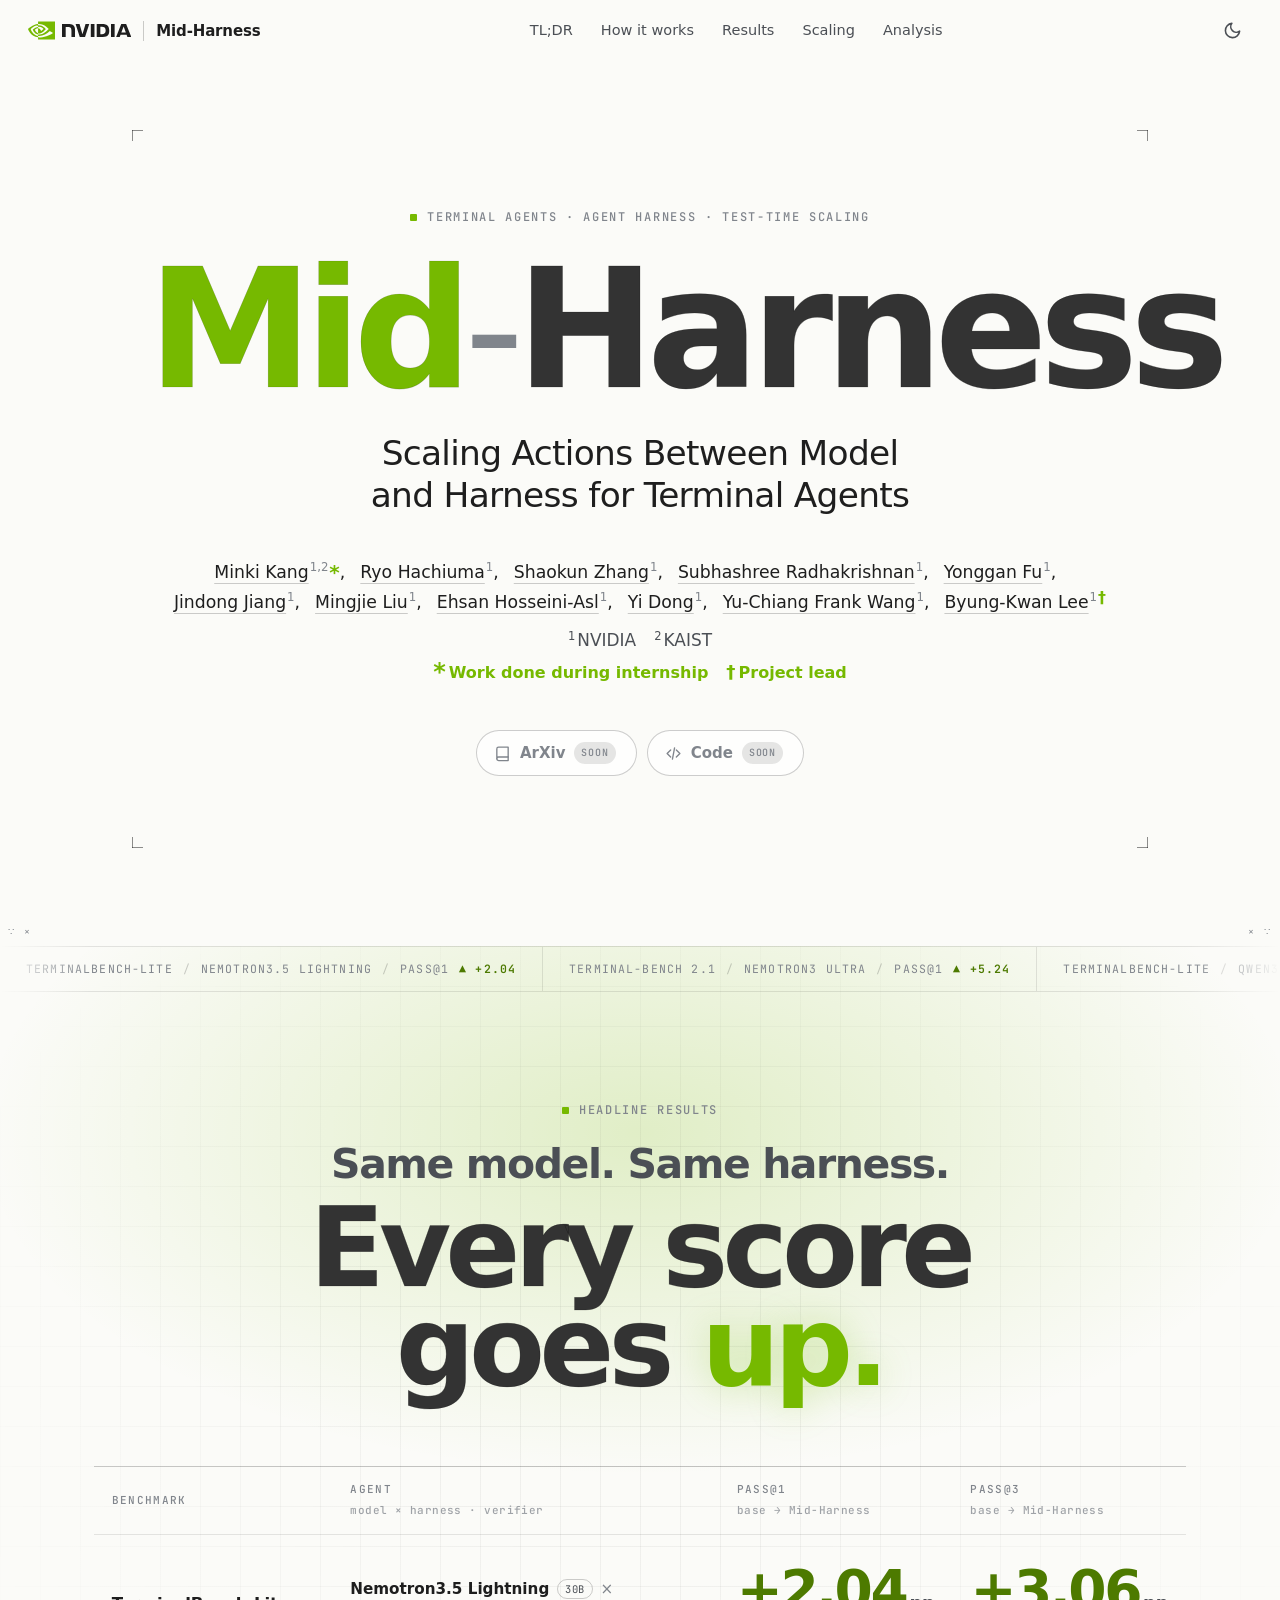
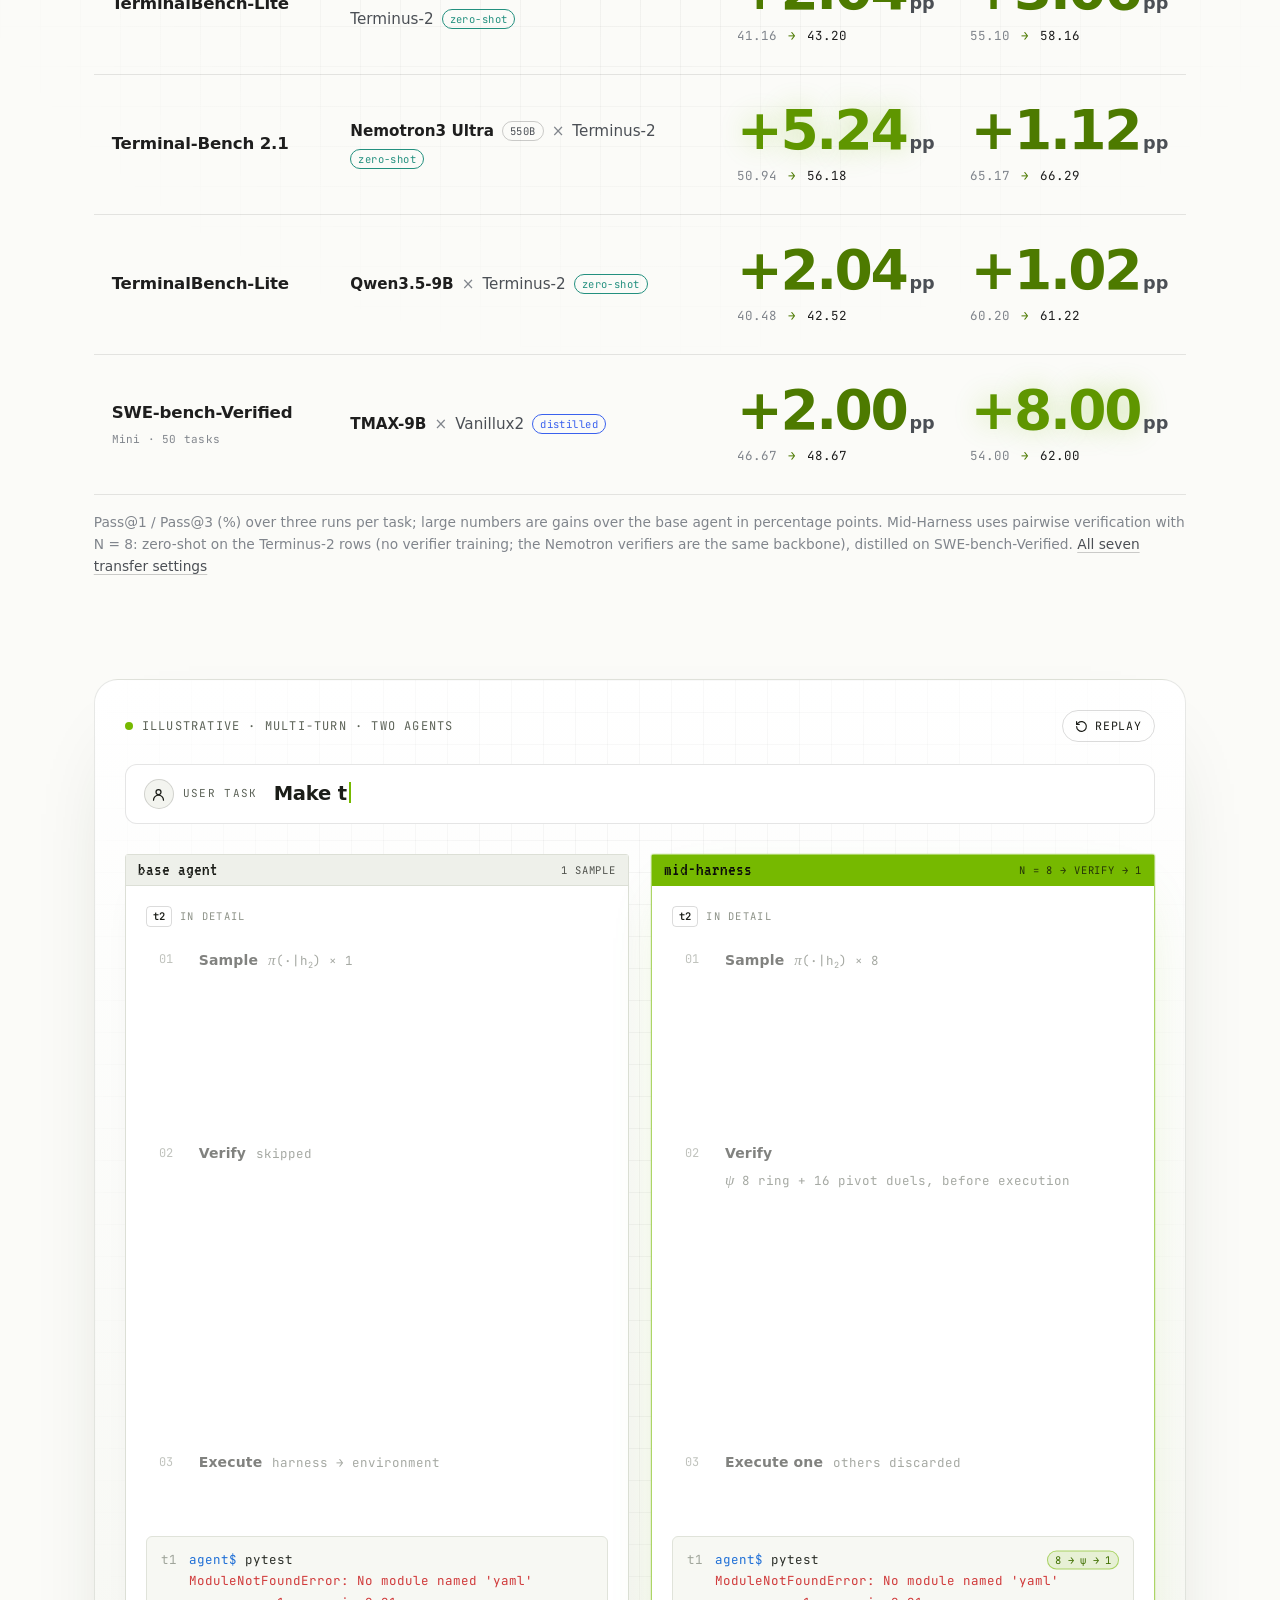
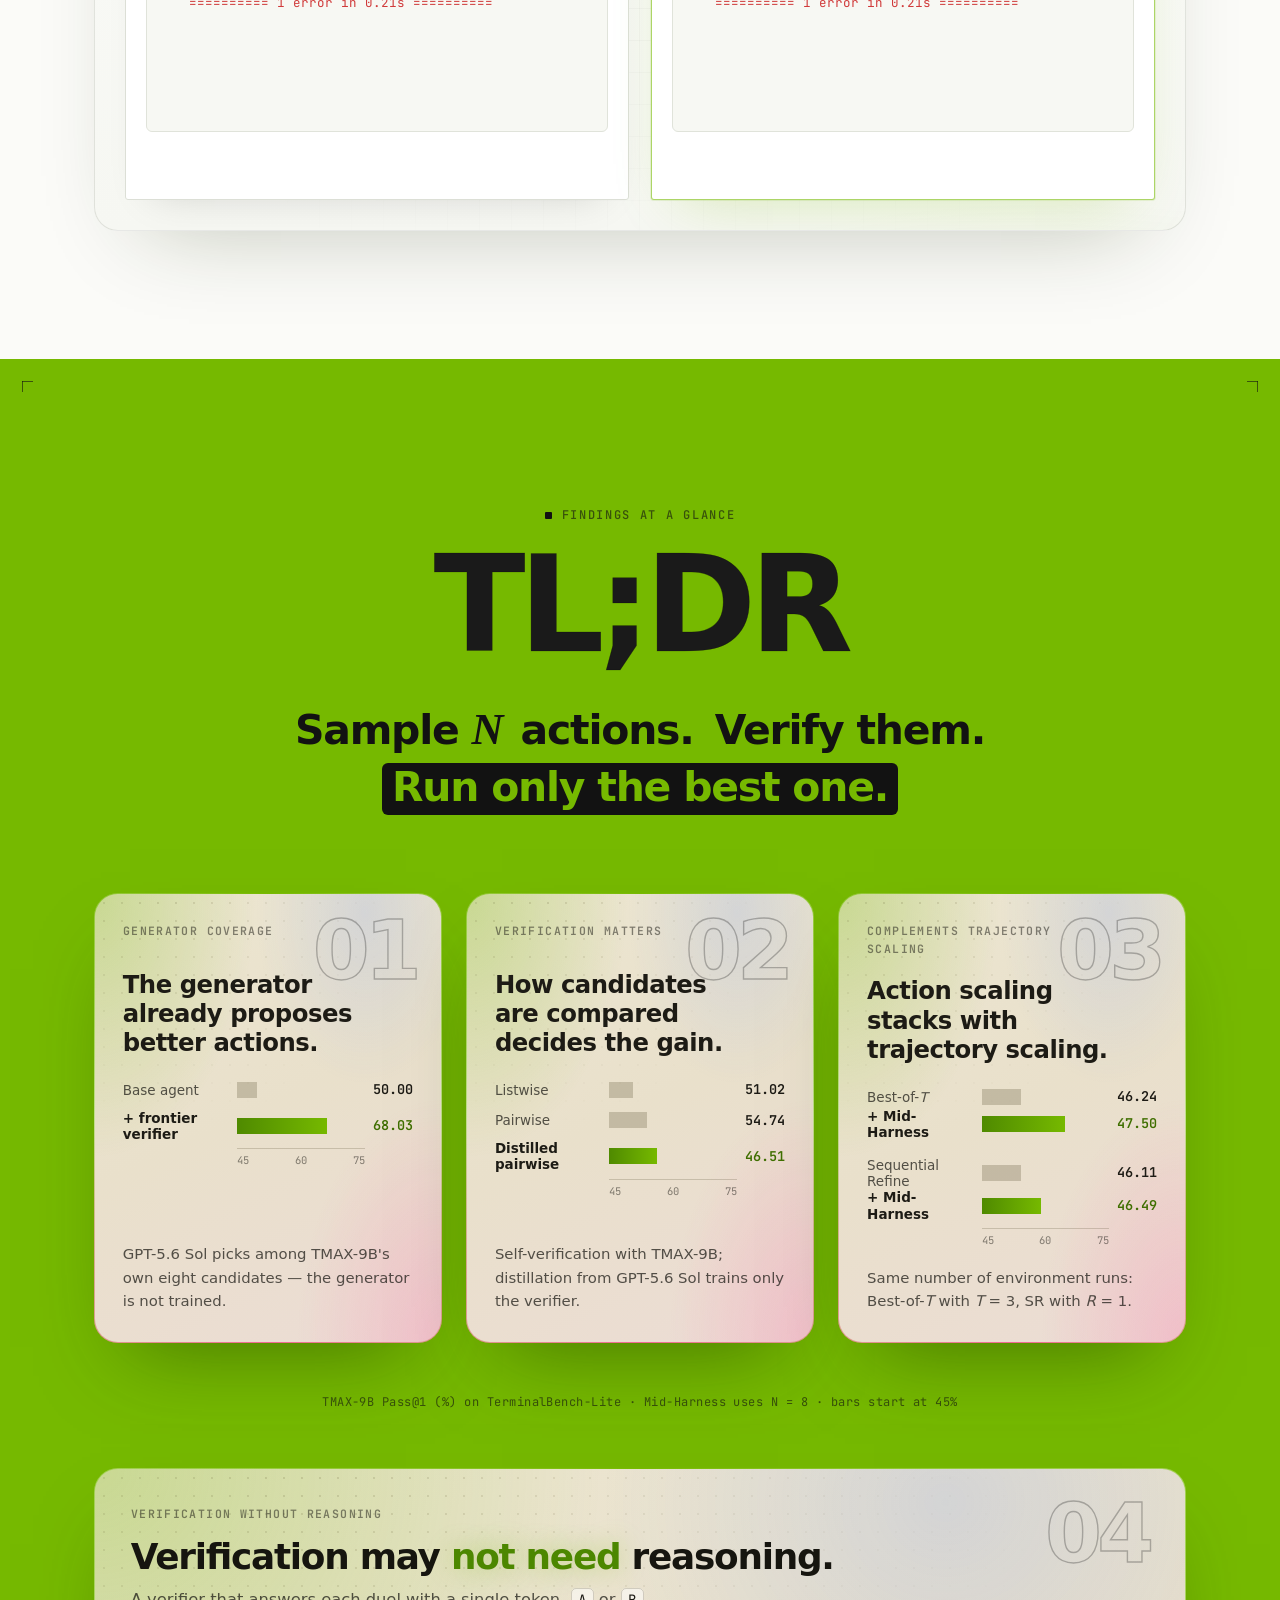
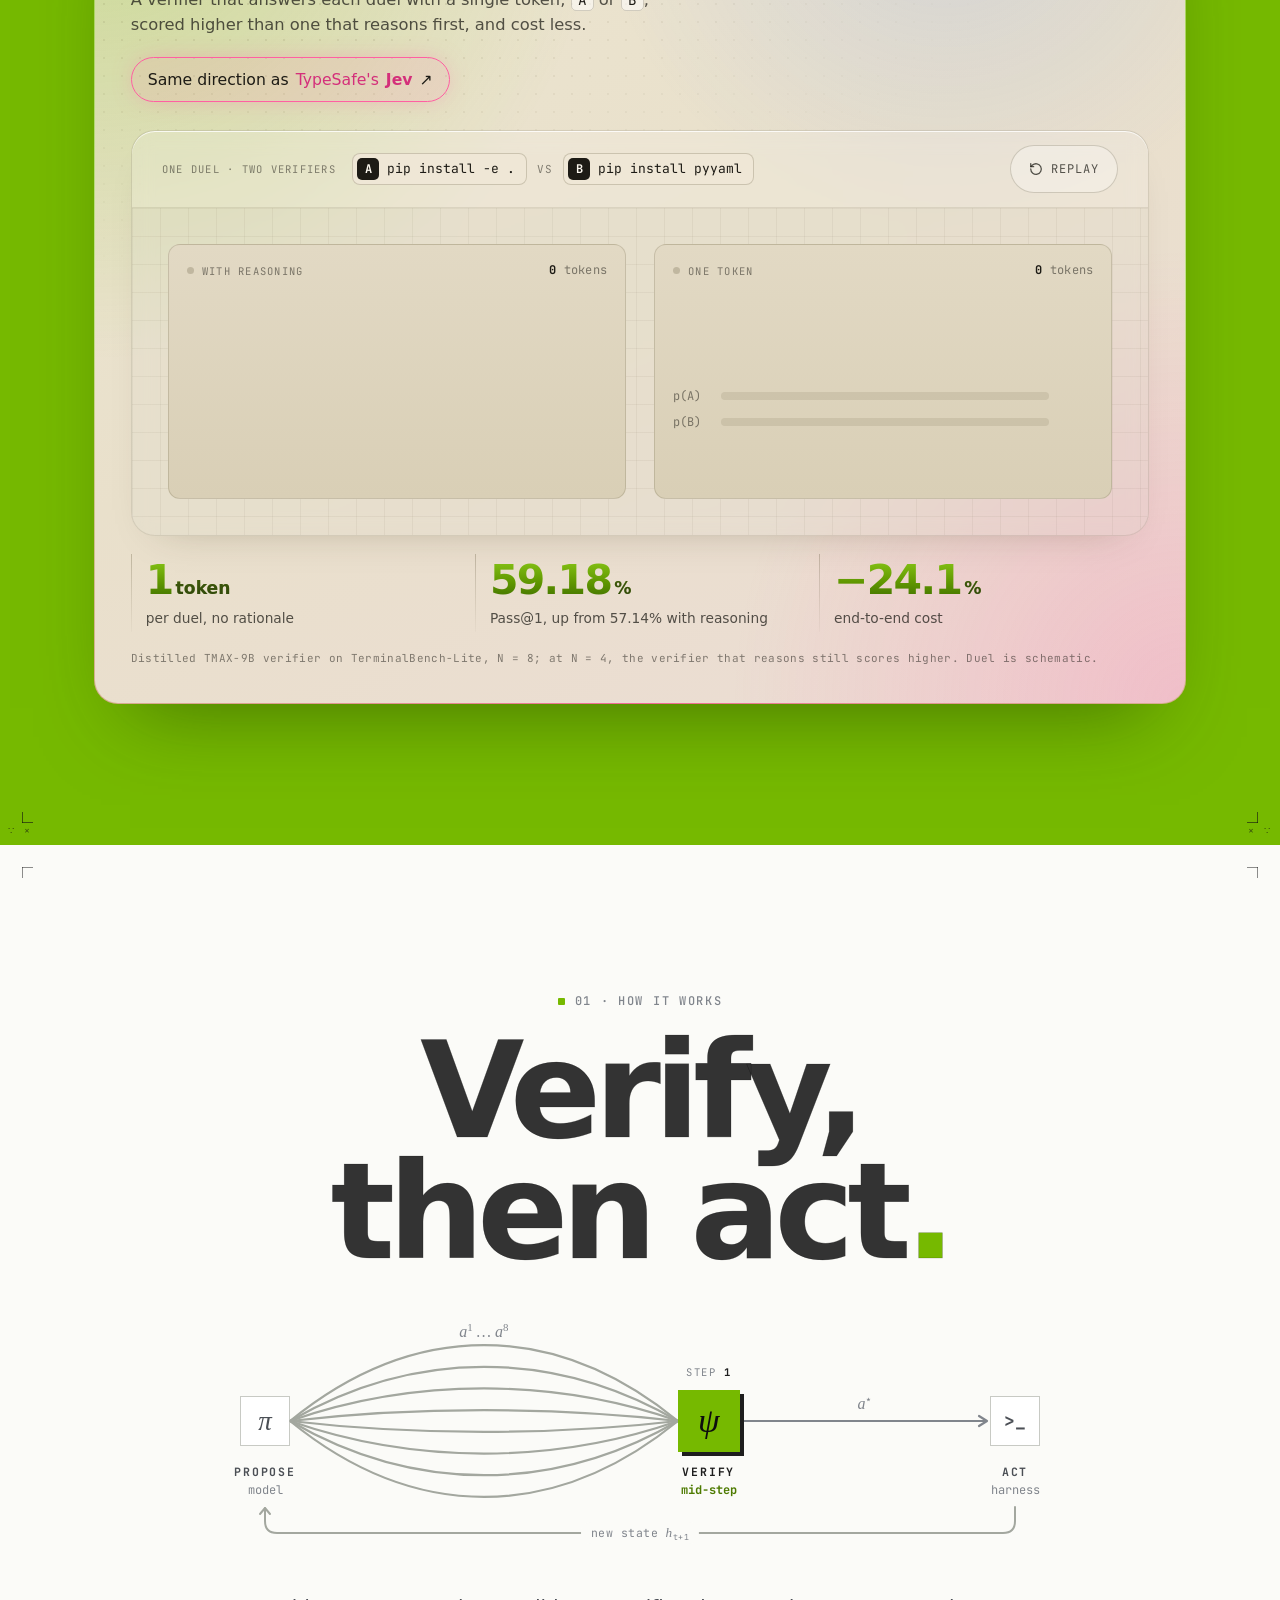
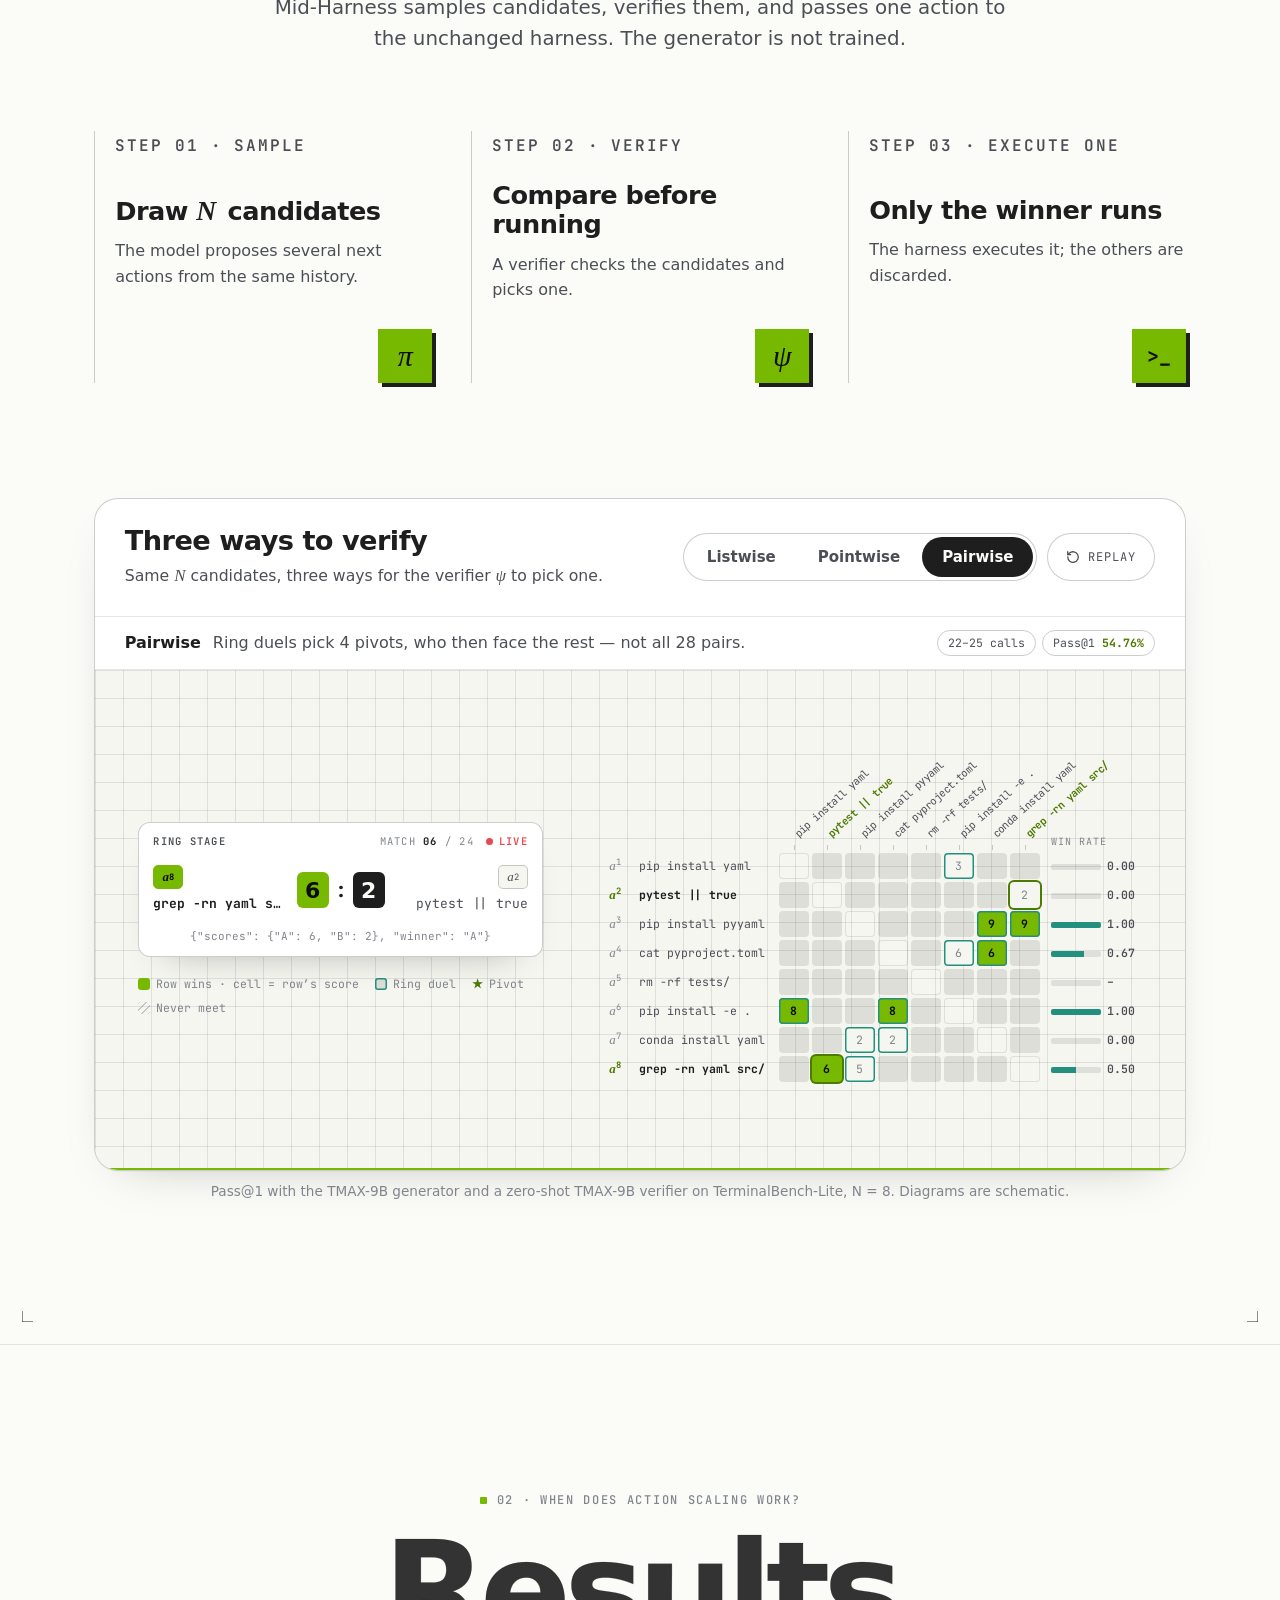
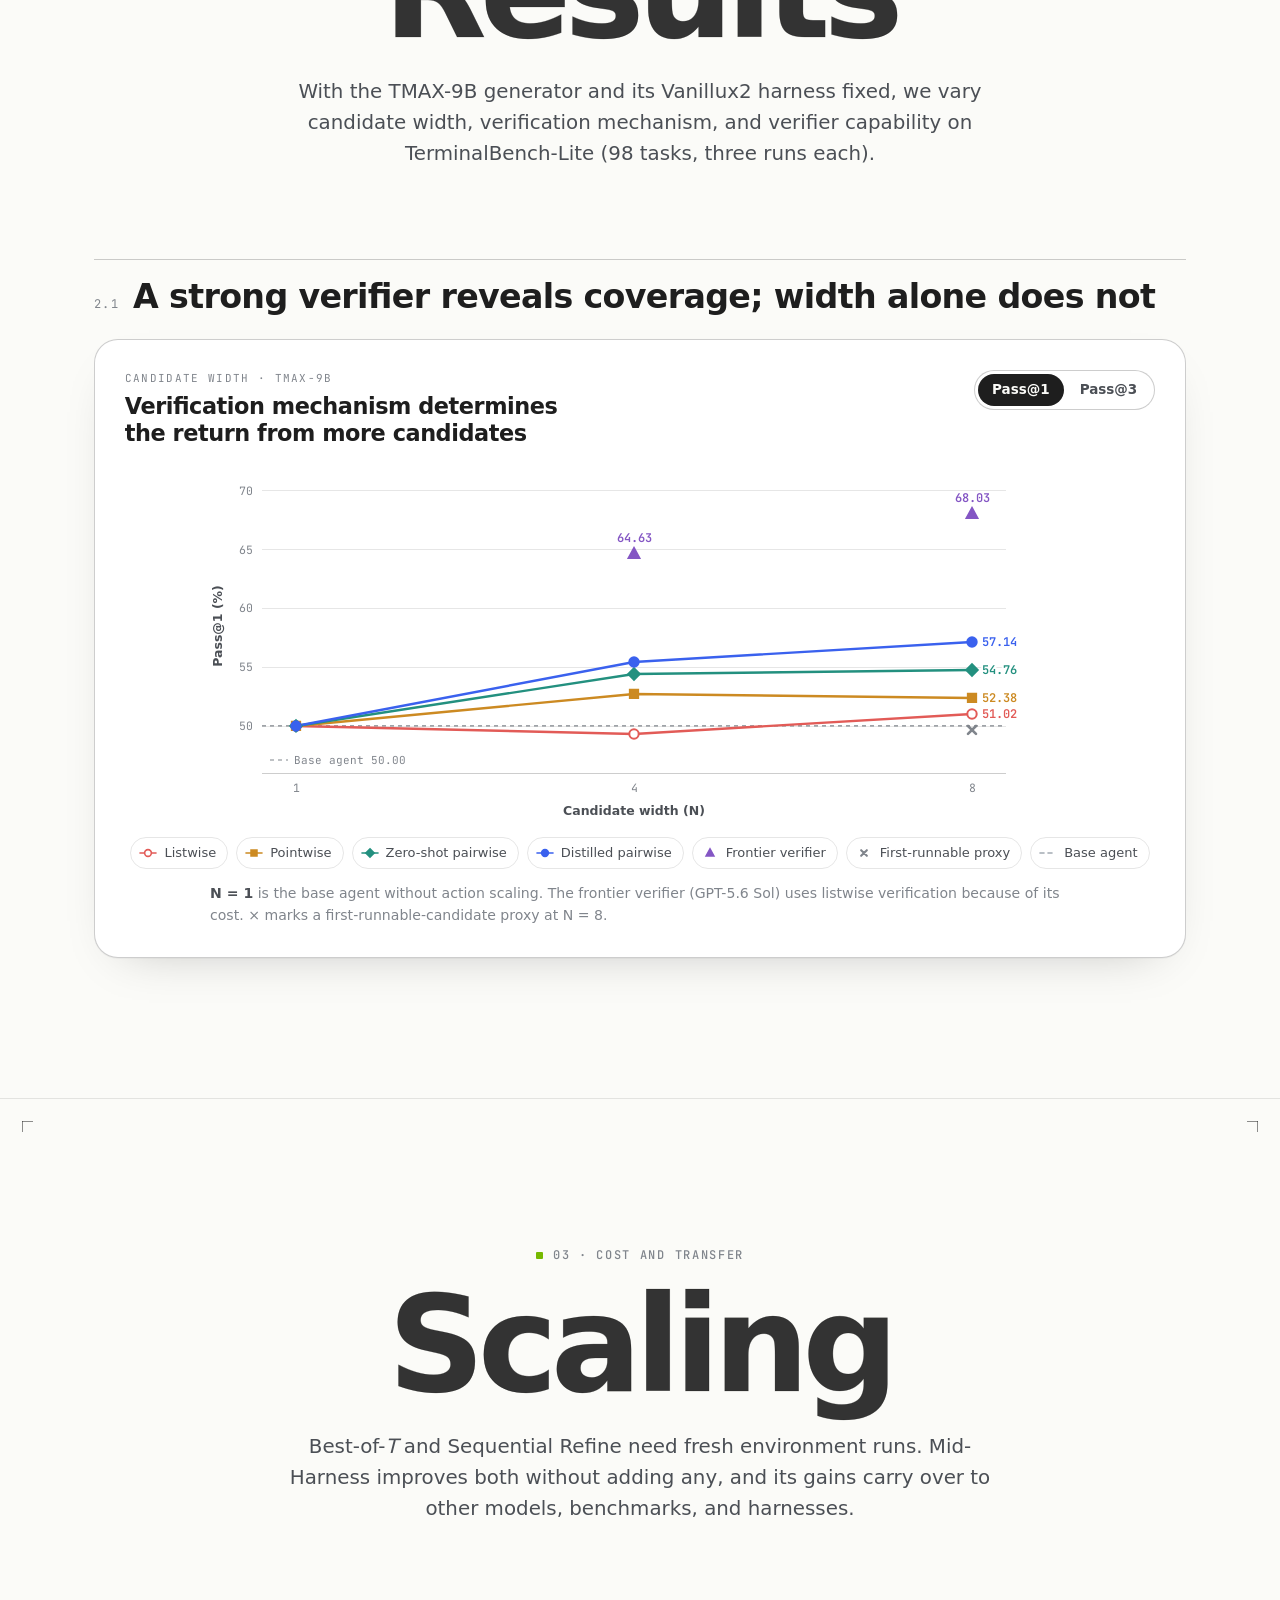
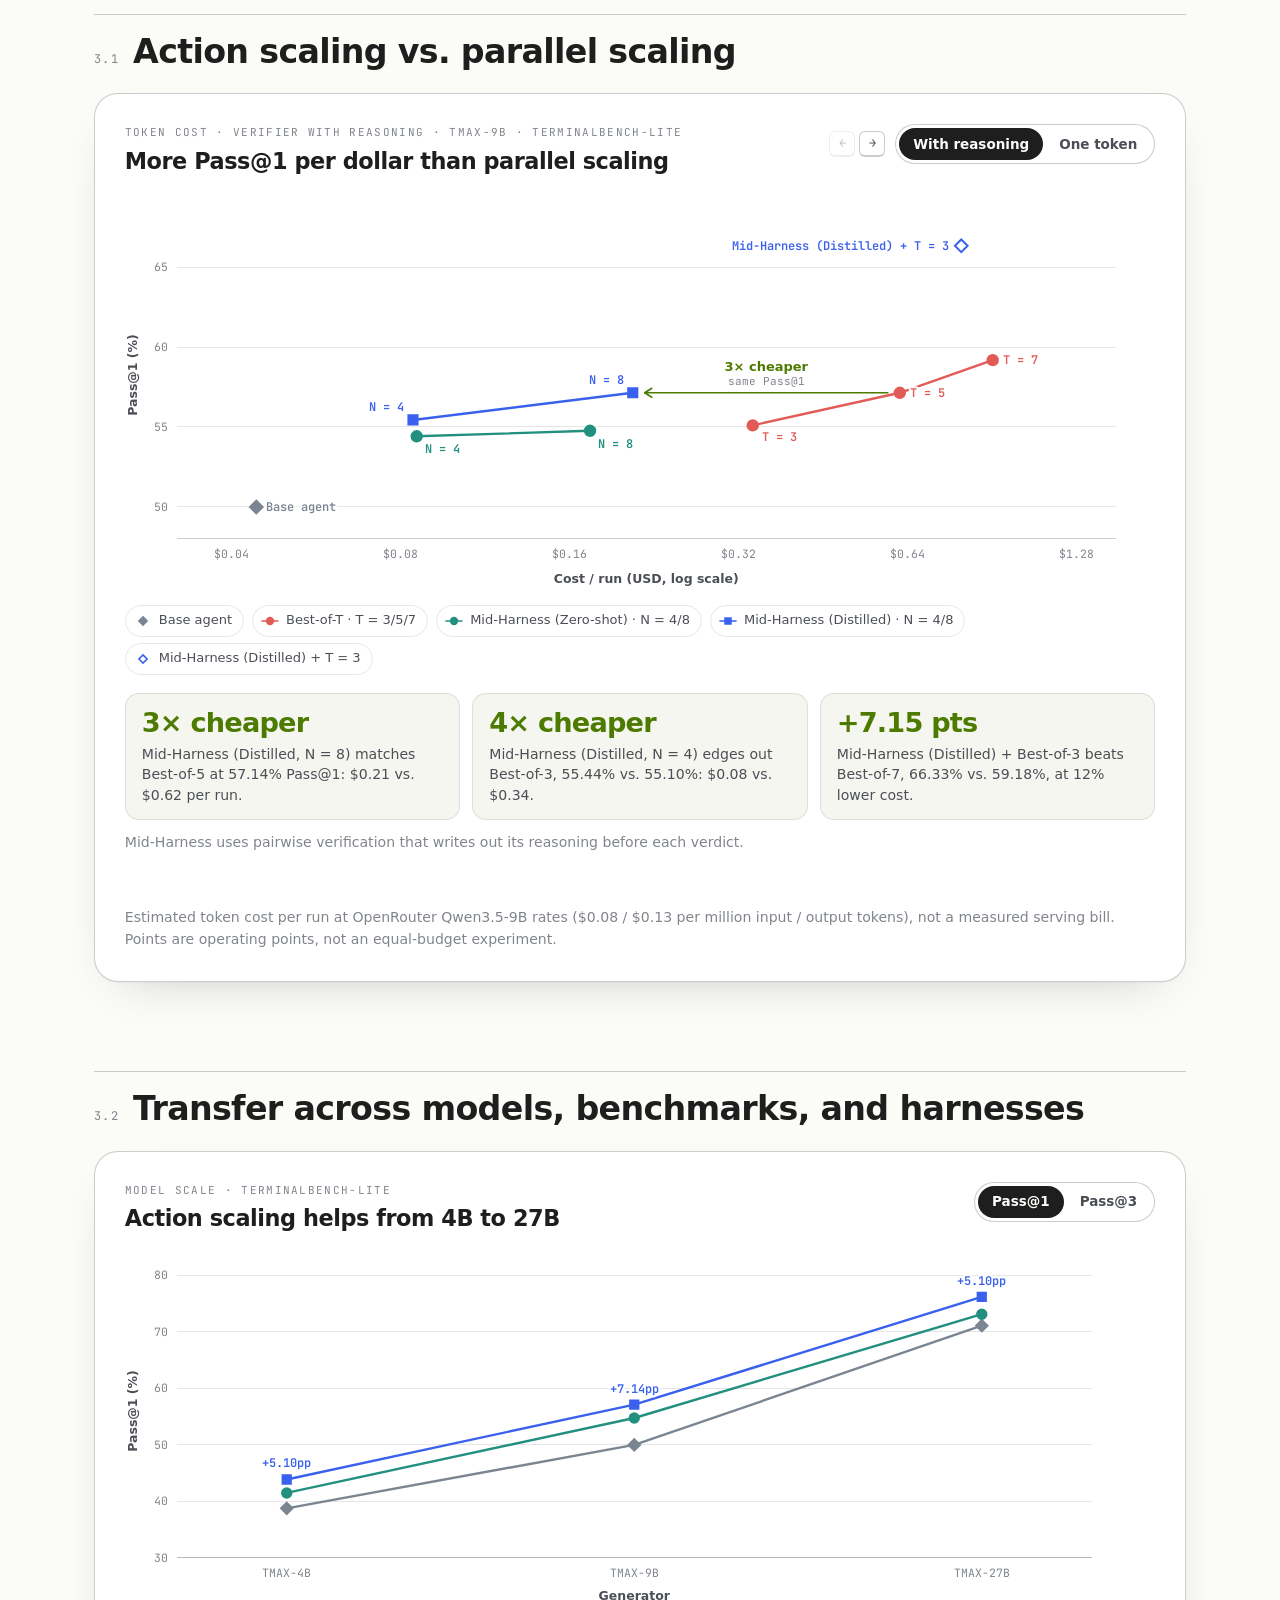
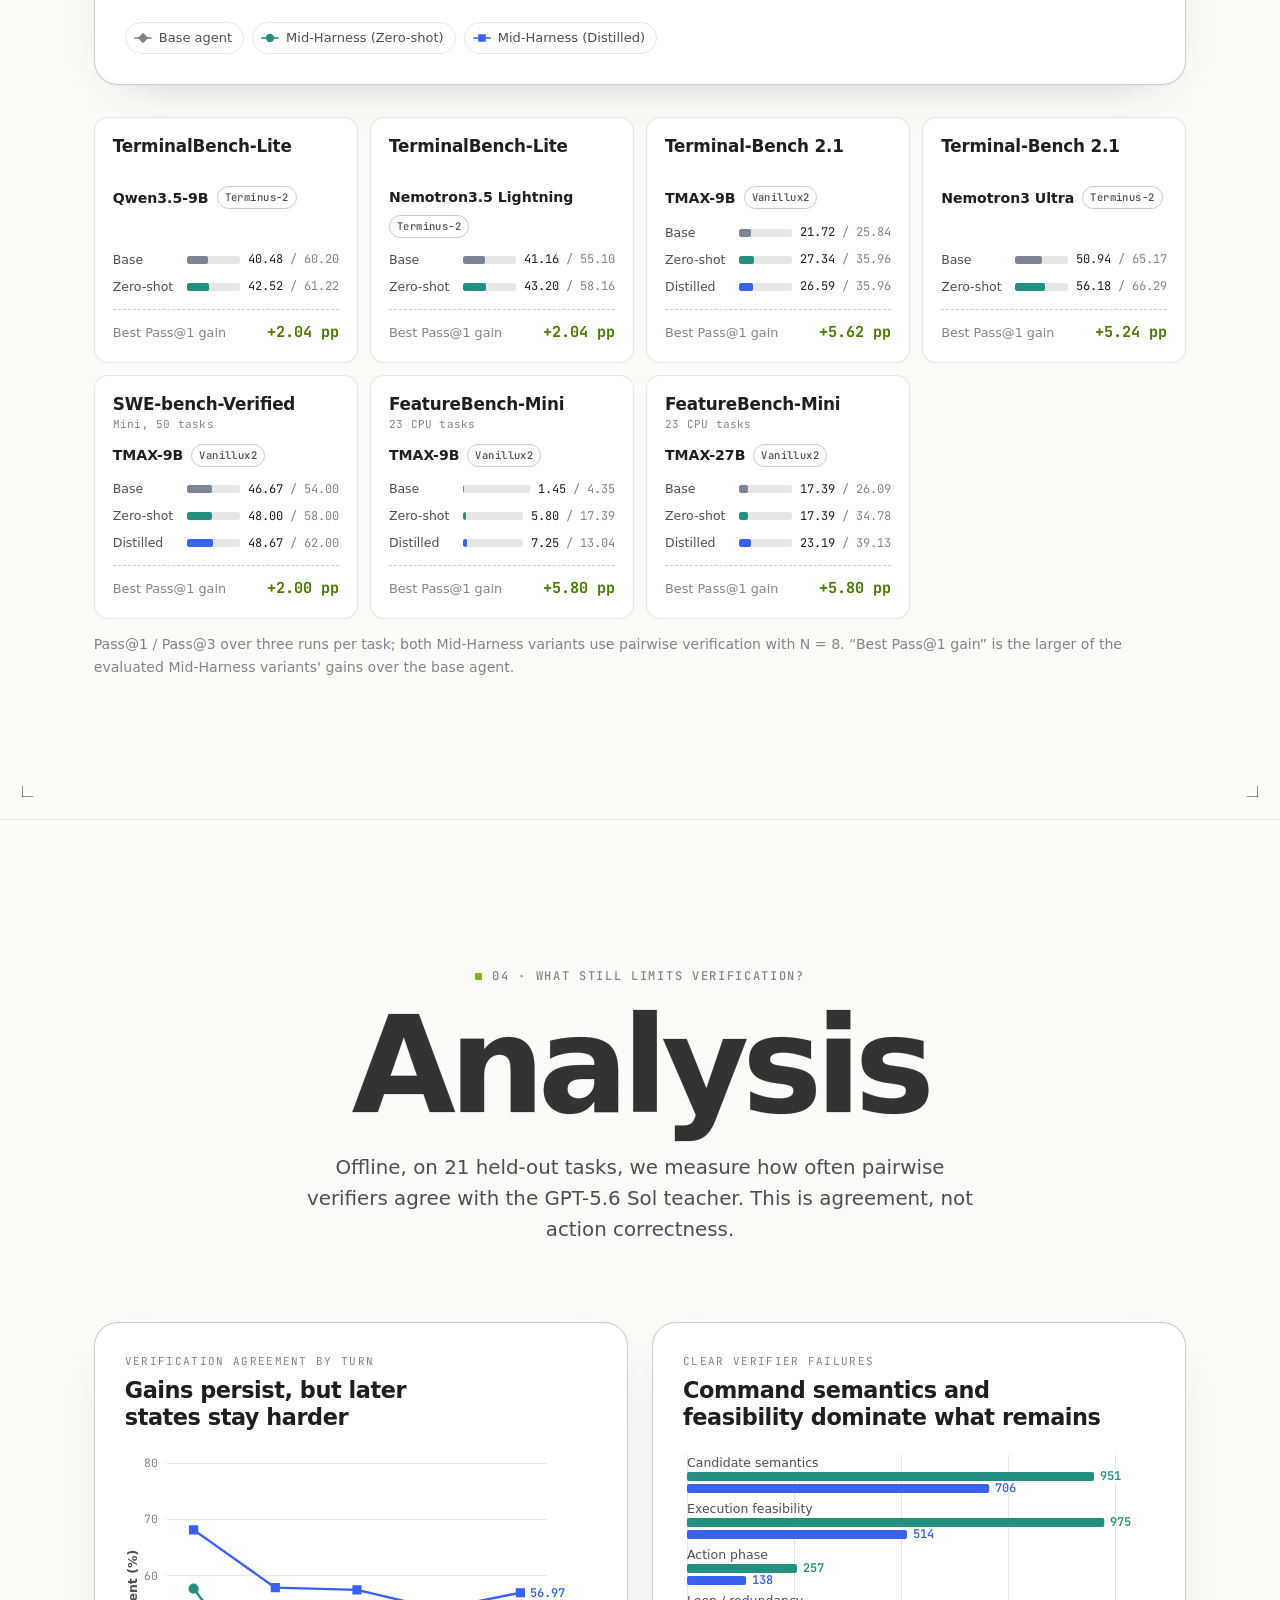
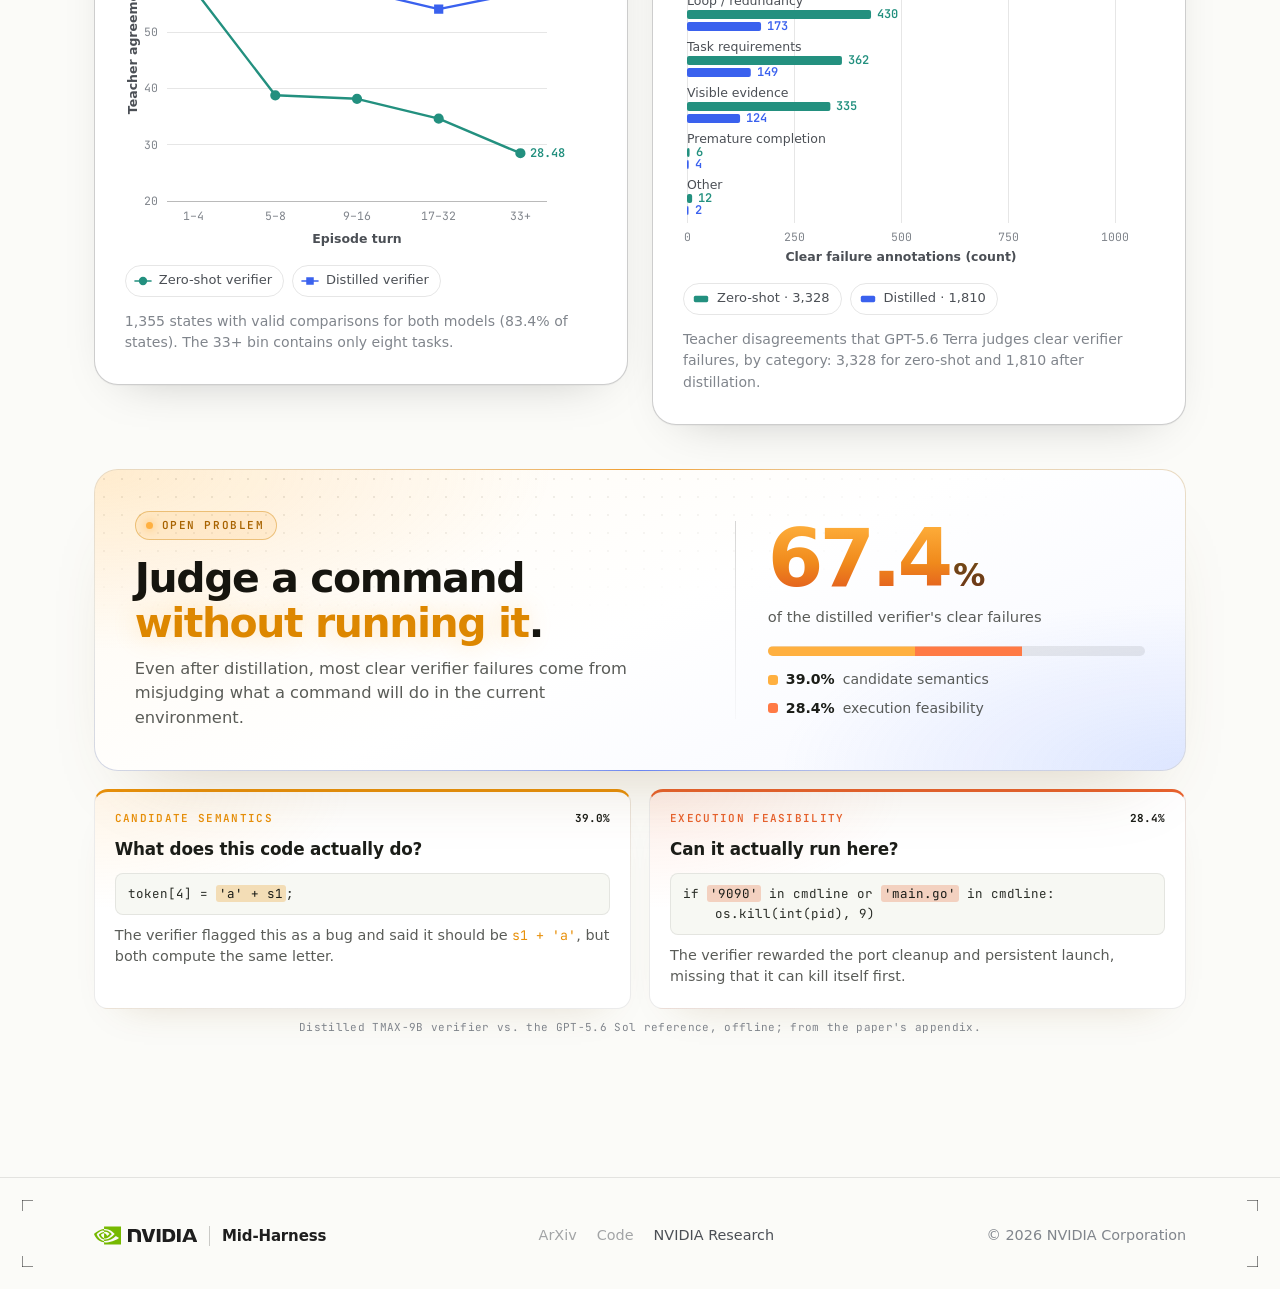
==== commit dbd501d3: "Restore the One token label on the second 3.1 slide tab The slide's title and note still say the ver" ====
--- a/index.html
+++ b/index.html
@@ -552,7 +552,7 @@
             <span class="slides-hint"><button type="button" class="slides-key" data-dir="-1" aria-label="Previous chart">←</button><button type="button" class="slides-key" data-dir="1" aria-label="Next chart">→</button><span class="sw" aria-hidden="true">Swipe</span></span>
             <div class="seg" role="tablist" aria-label="Verifier output">
               <button type="button" role="tab" id="tab-cost-reason" aria-controls="slide-cost-reason" aria-selected="true" data-slide="0">With reasoning</button>
-              <button type="button" role="tab" id="tab-cost-token" aria-controls="slide-cost-token" aria-selected="false" data-slide="1">Without reasoning</button>
+              <button type="button" role="tab" id="tab-cost-token" aria-controls="slide-cost-token" aria-selected="false" data-slide="1">One token</button>
             </div>
           </div>
           <div class="slides">
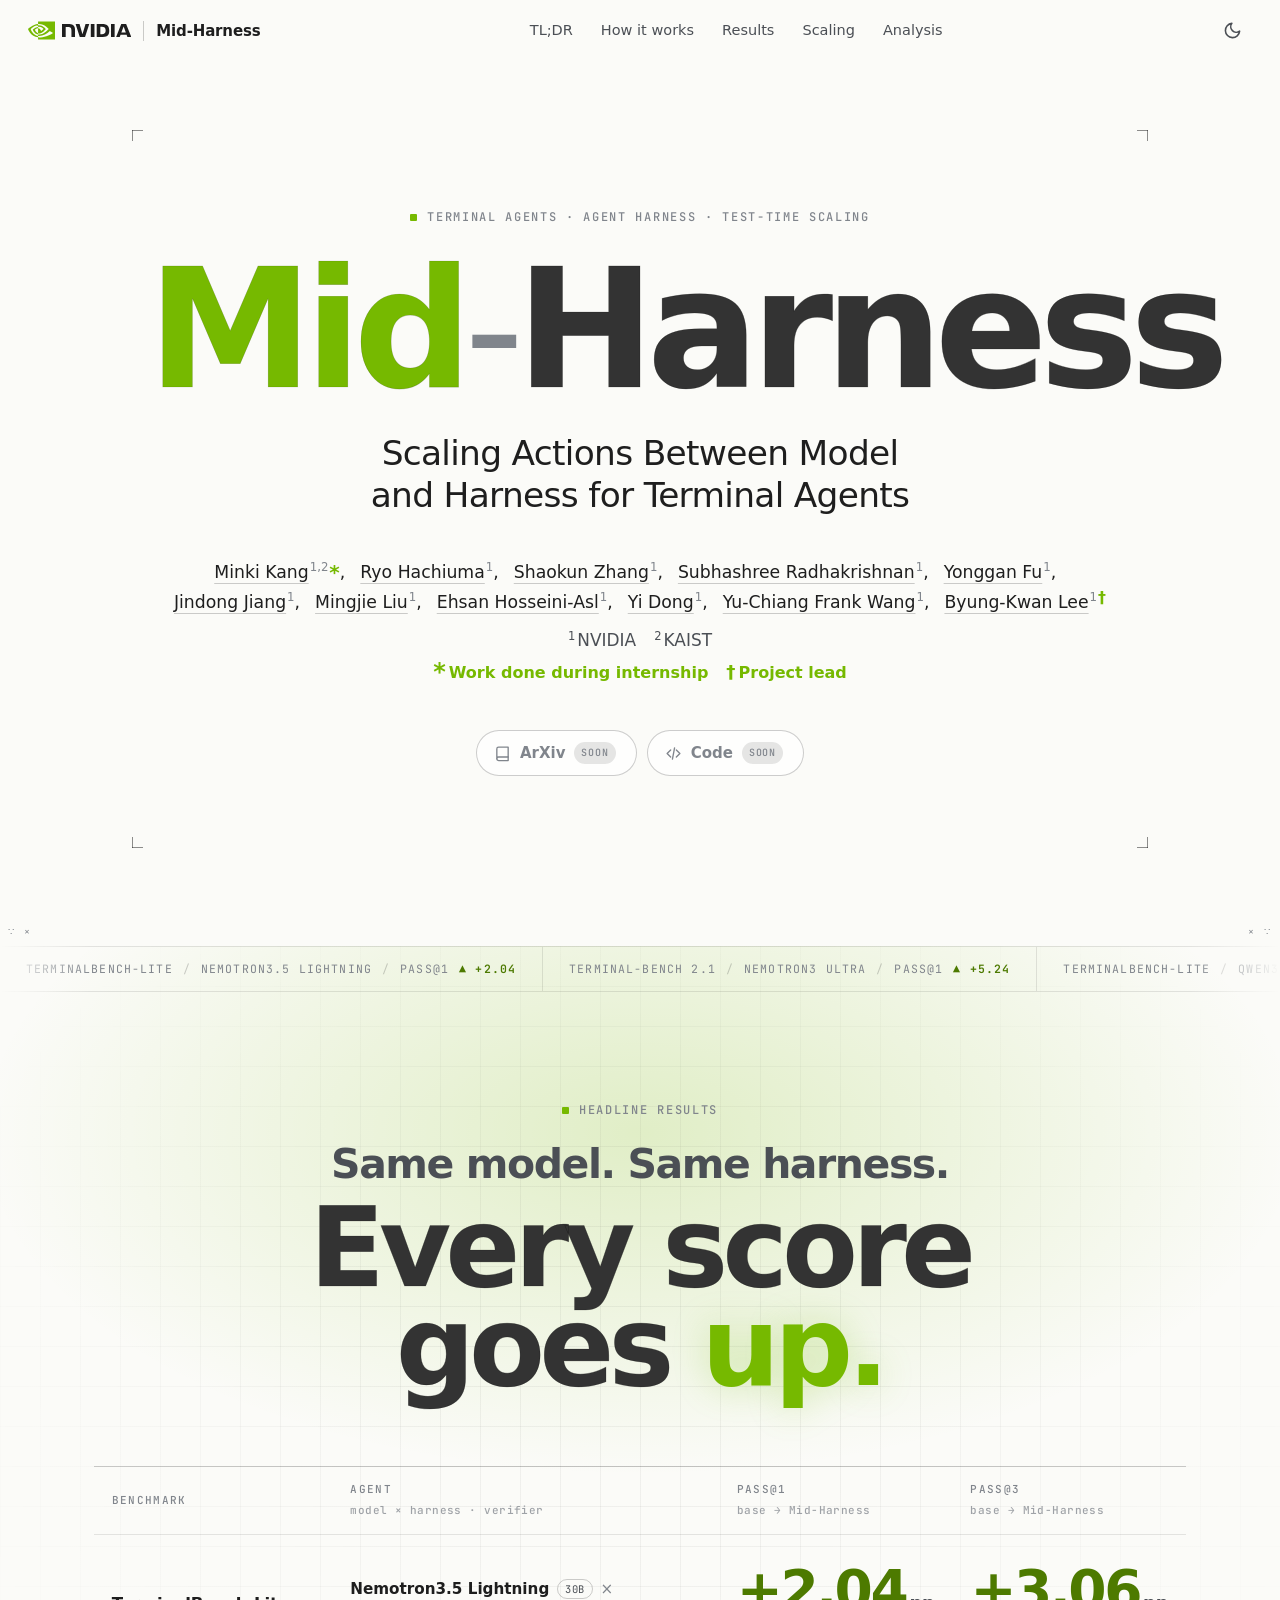
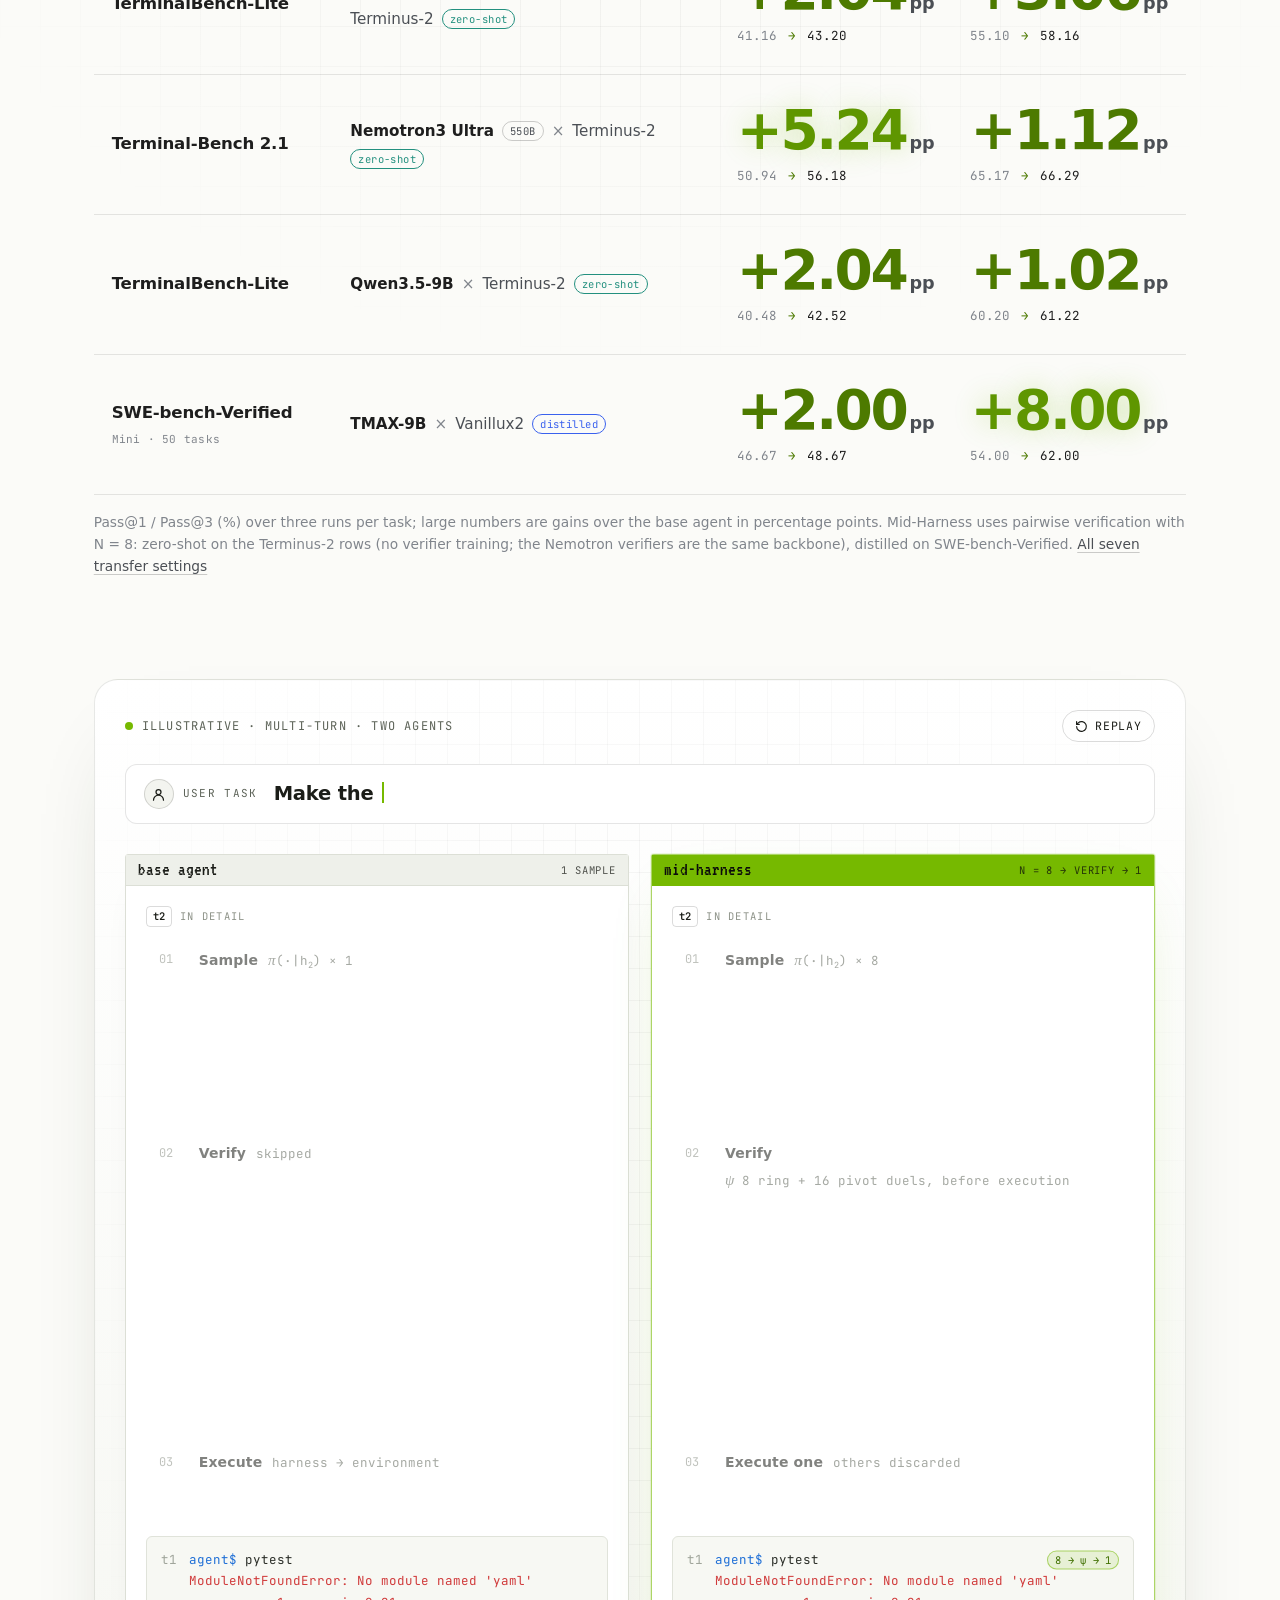
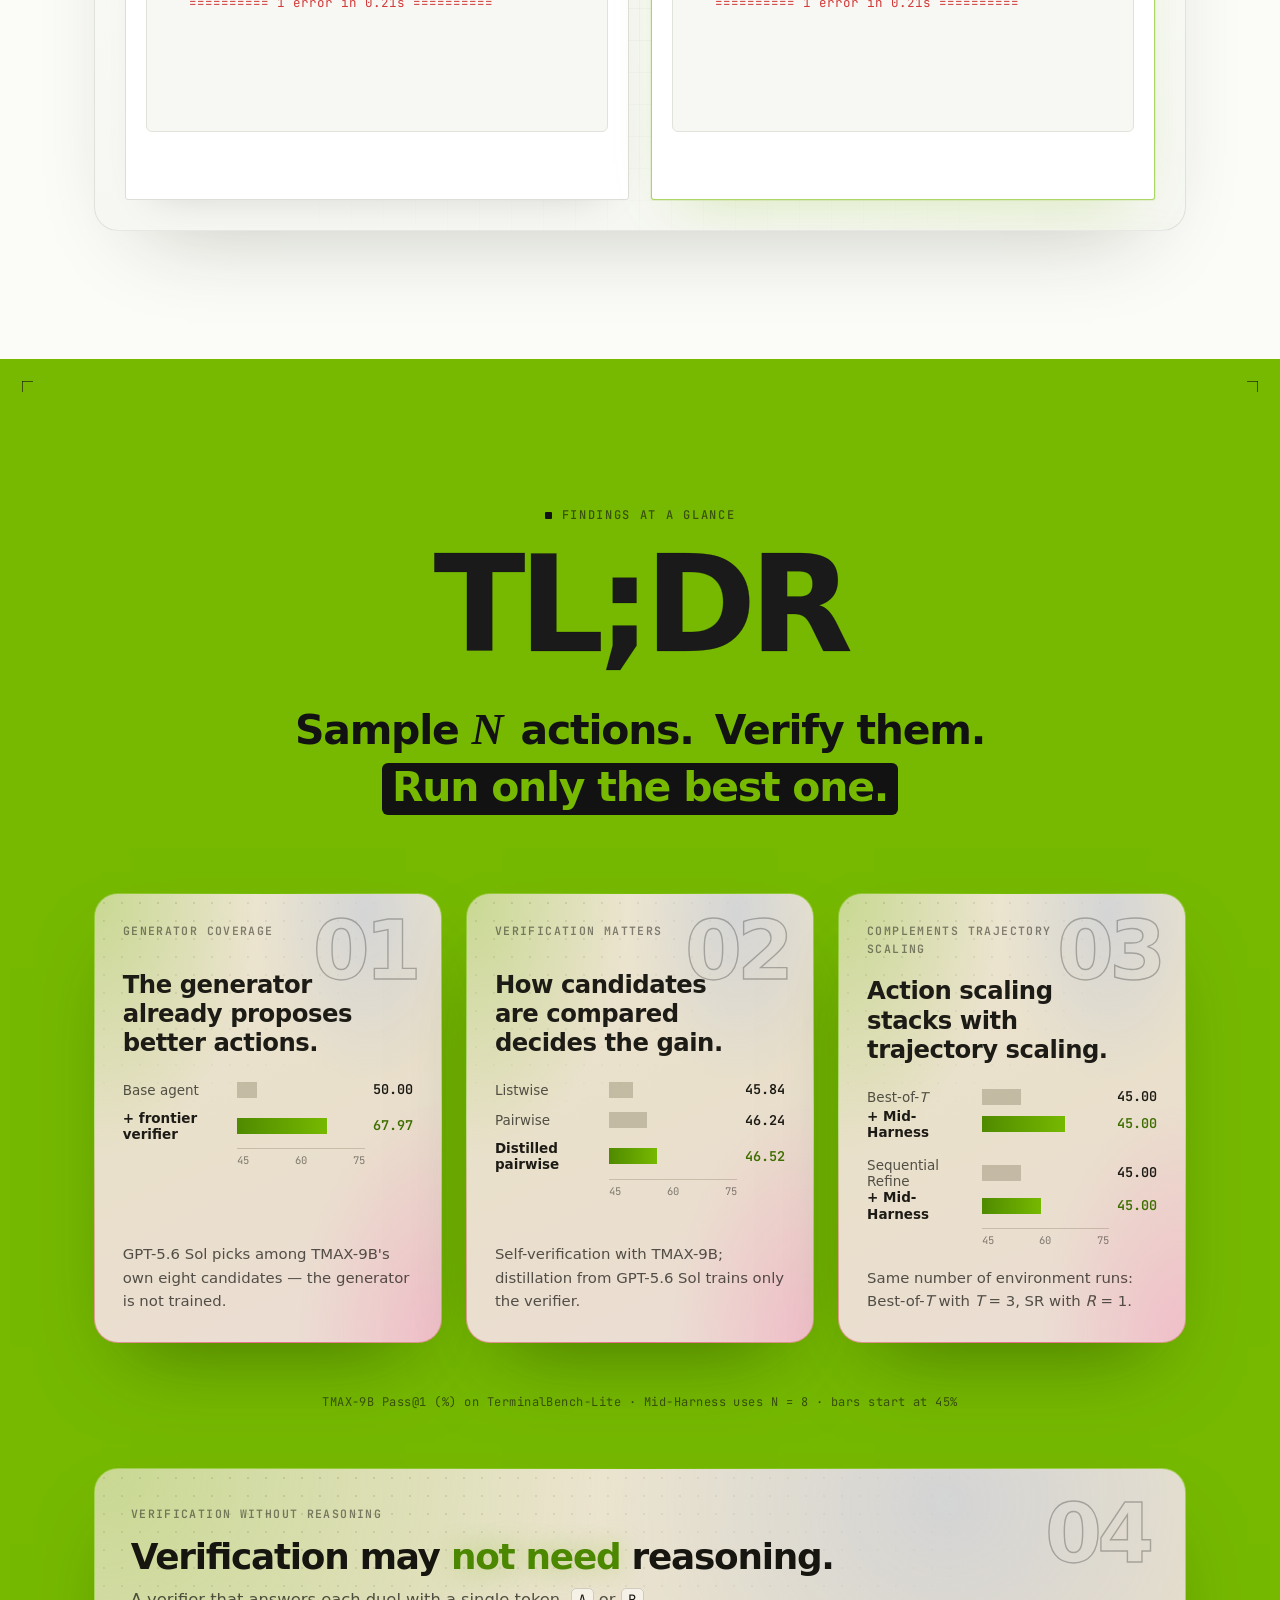
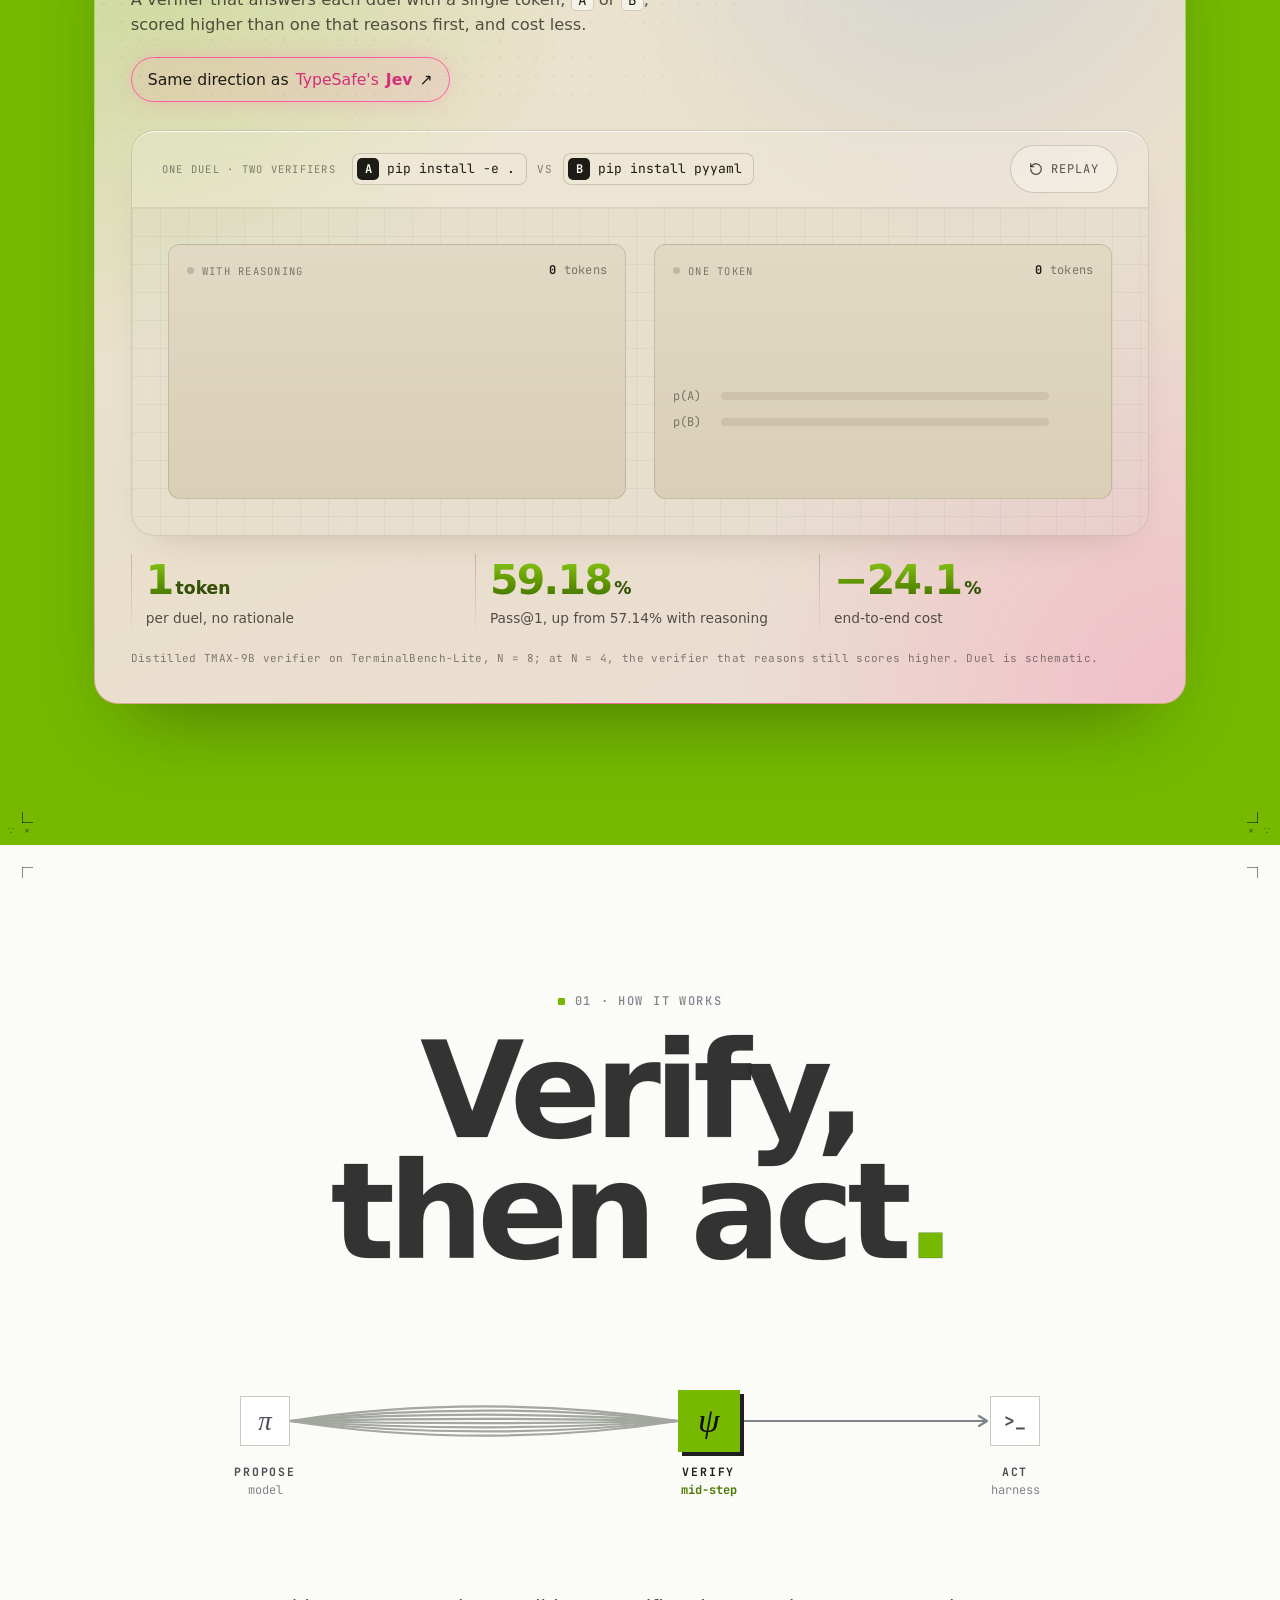
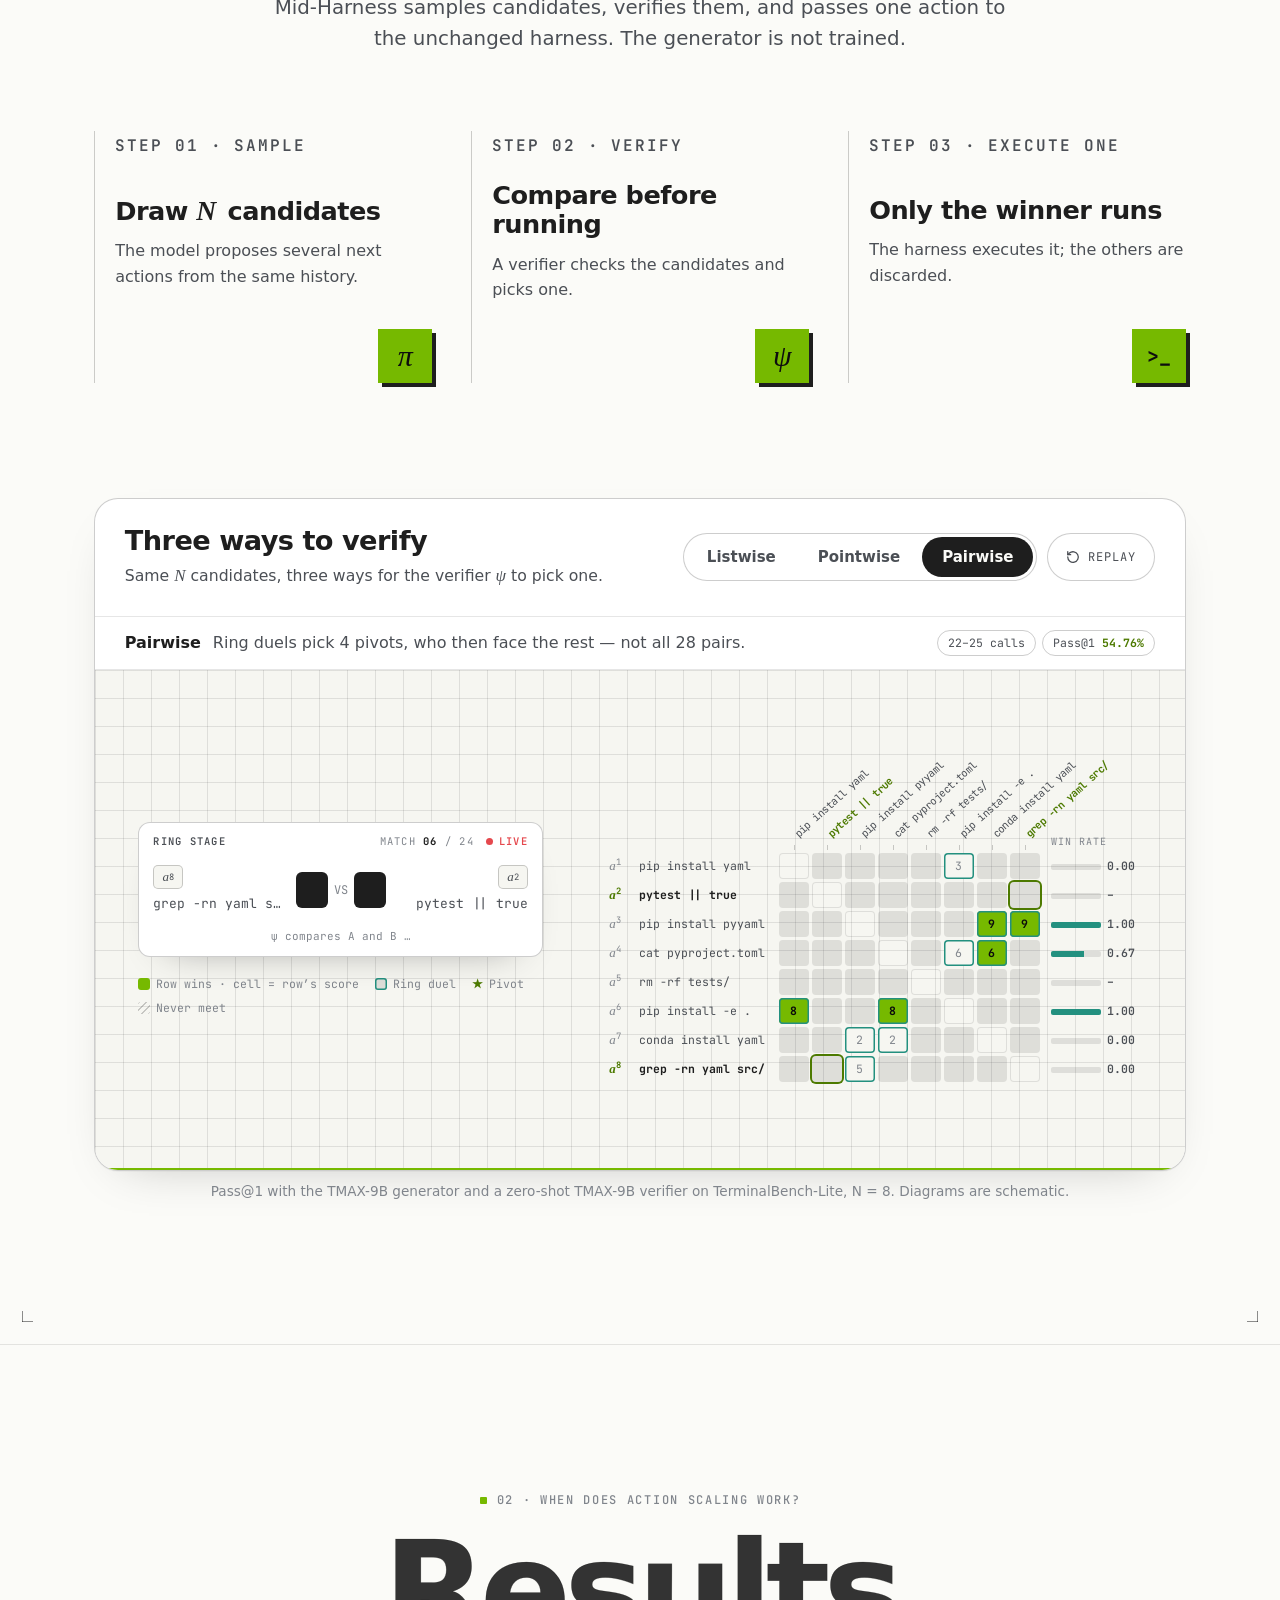
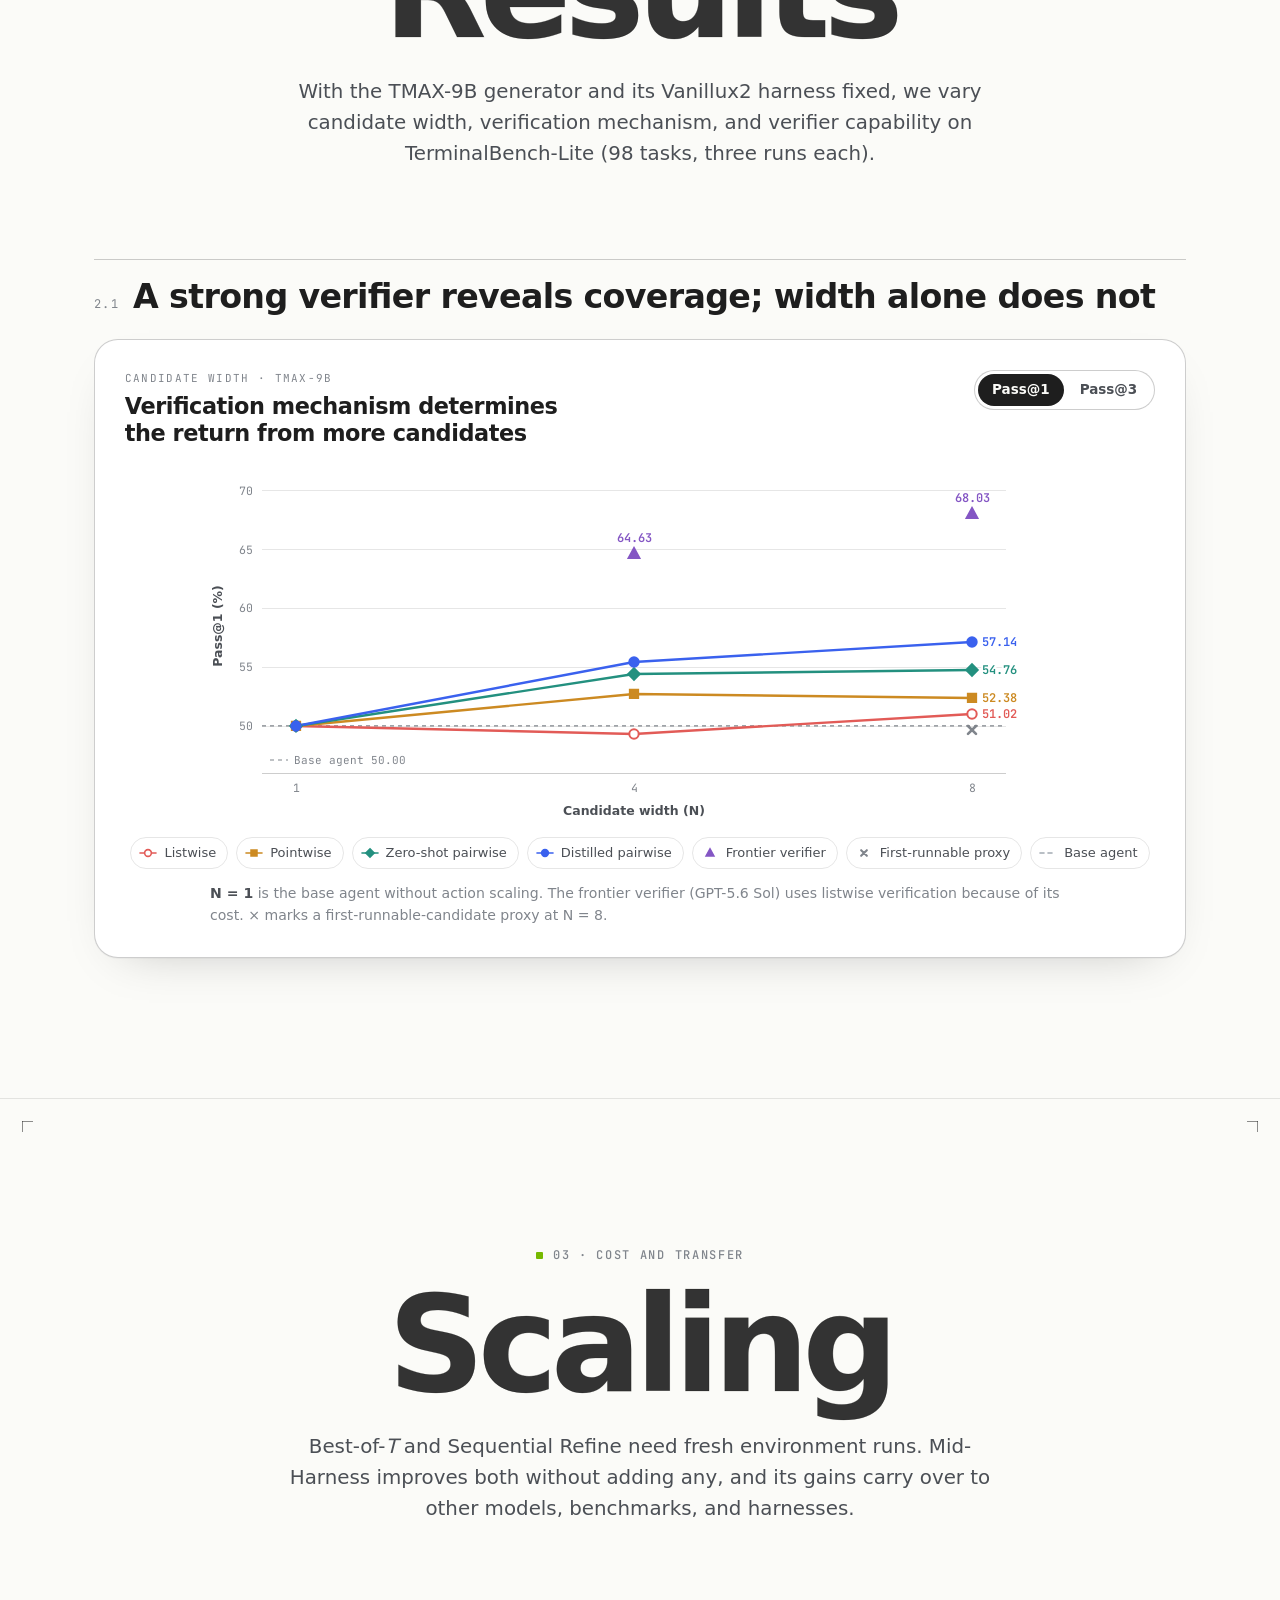
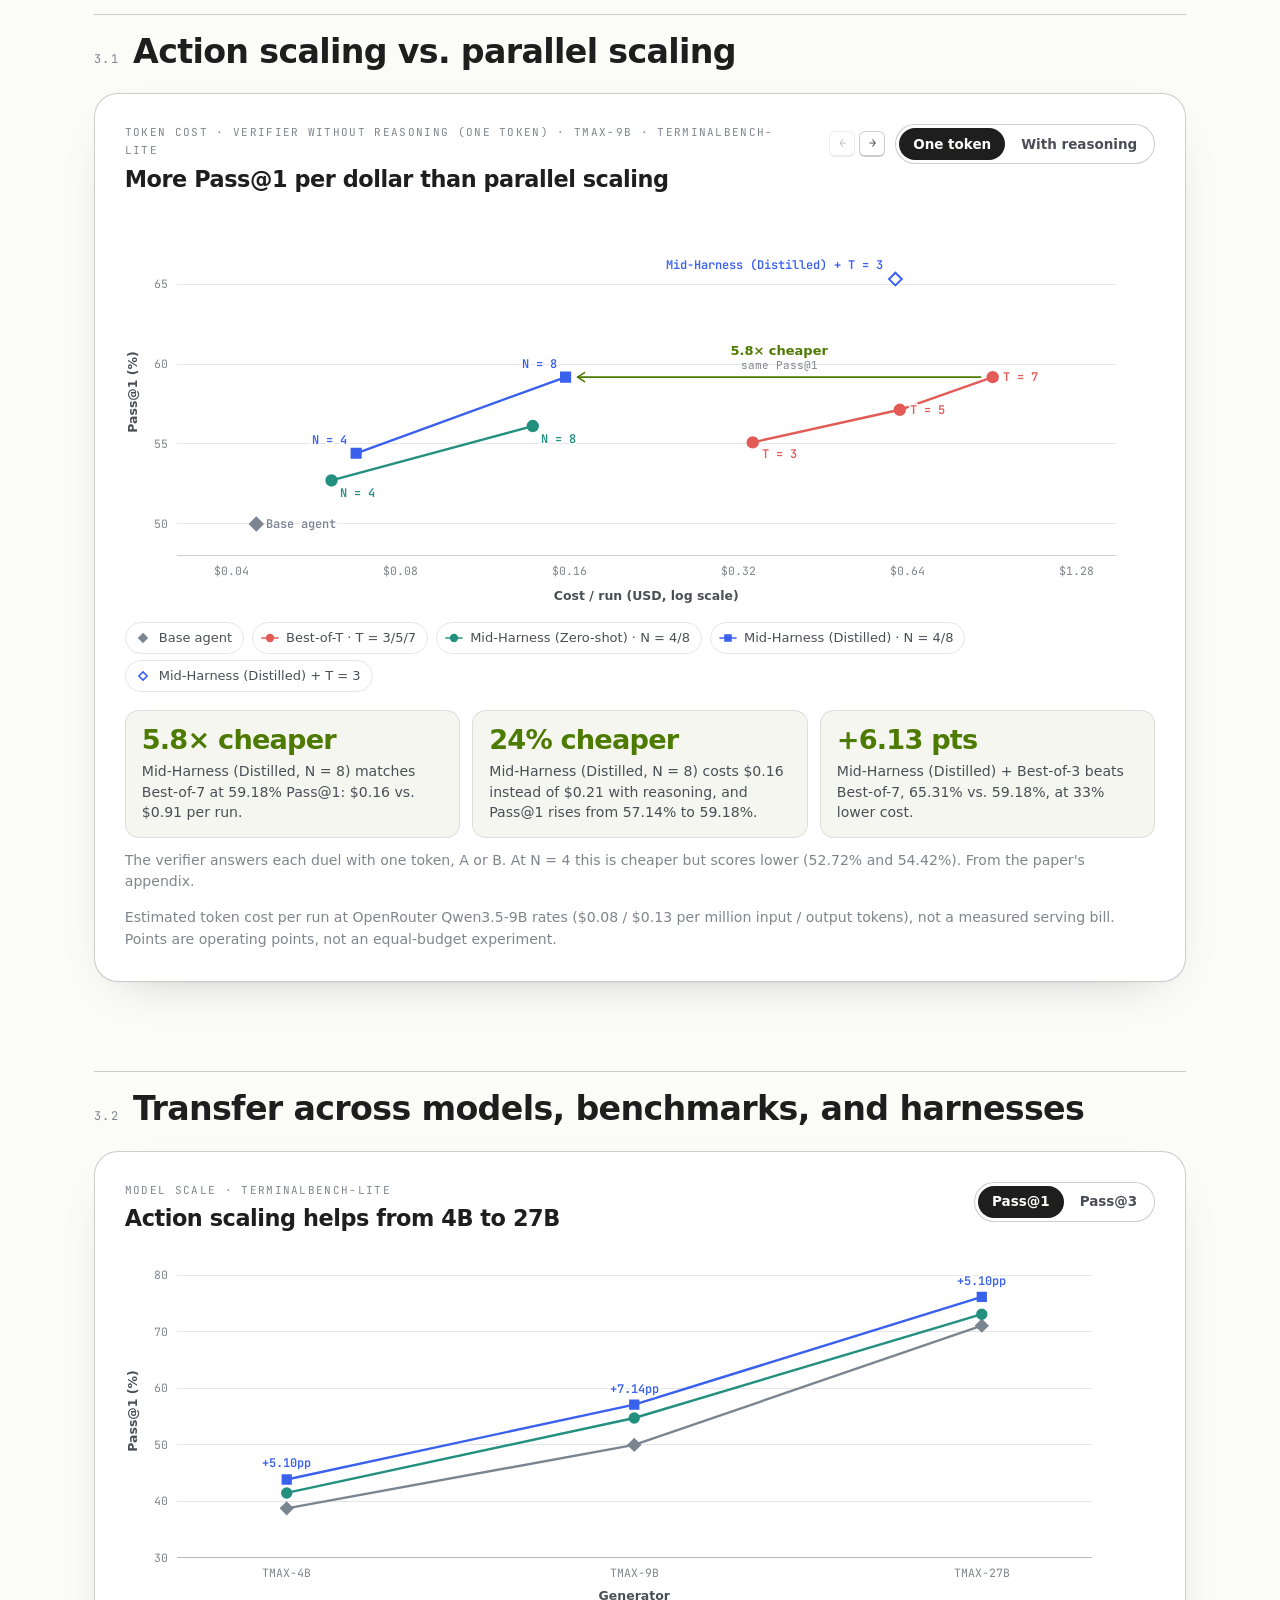
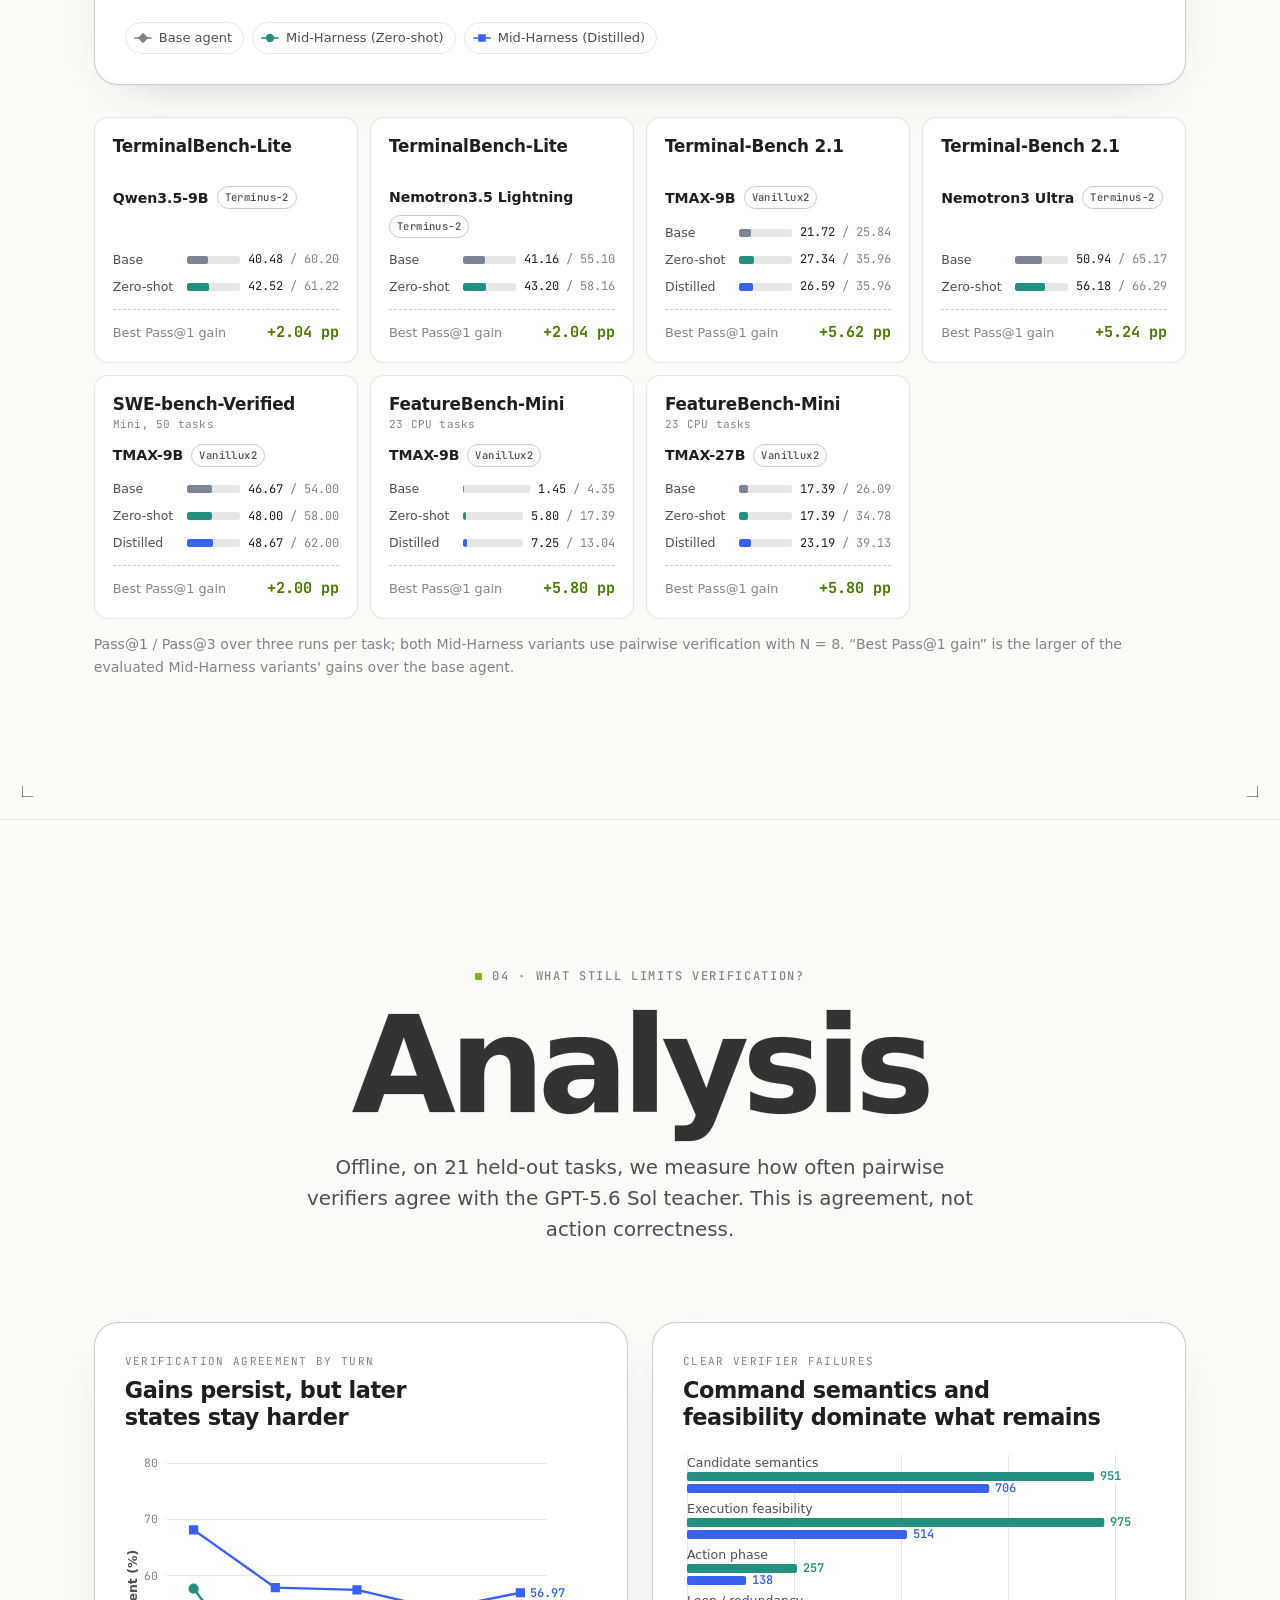
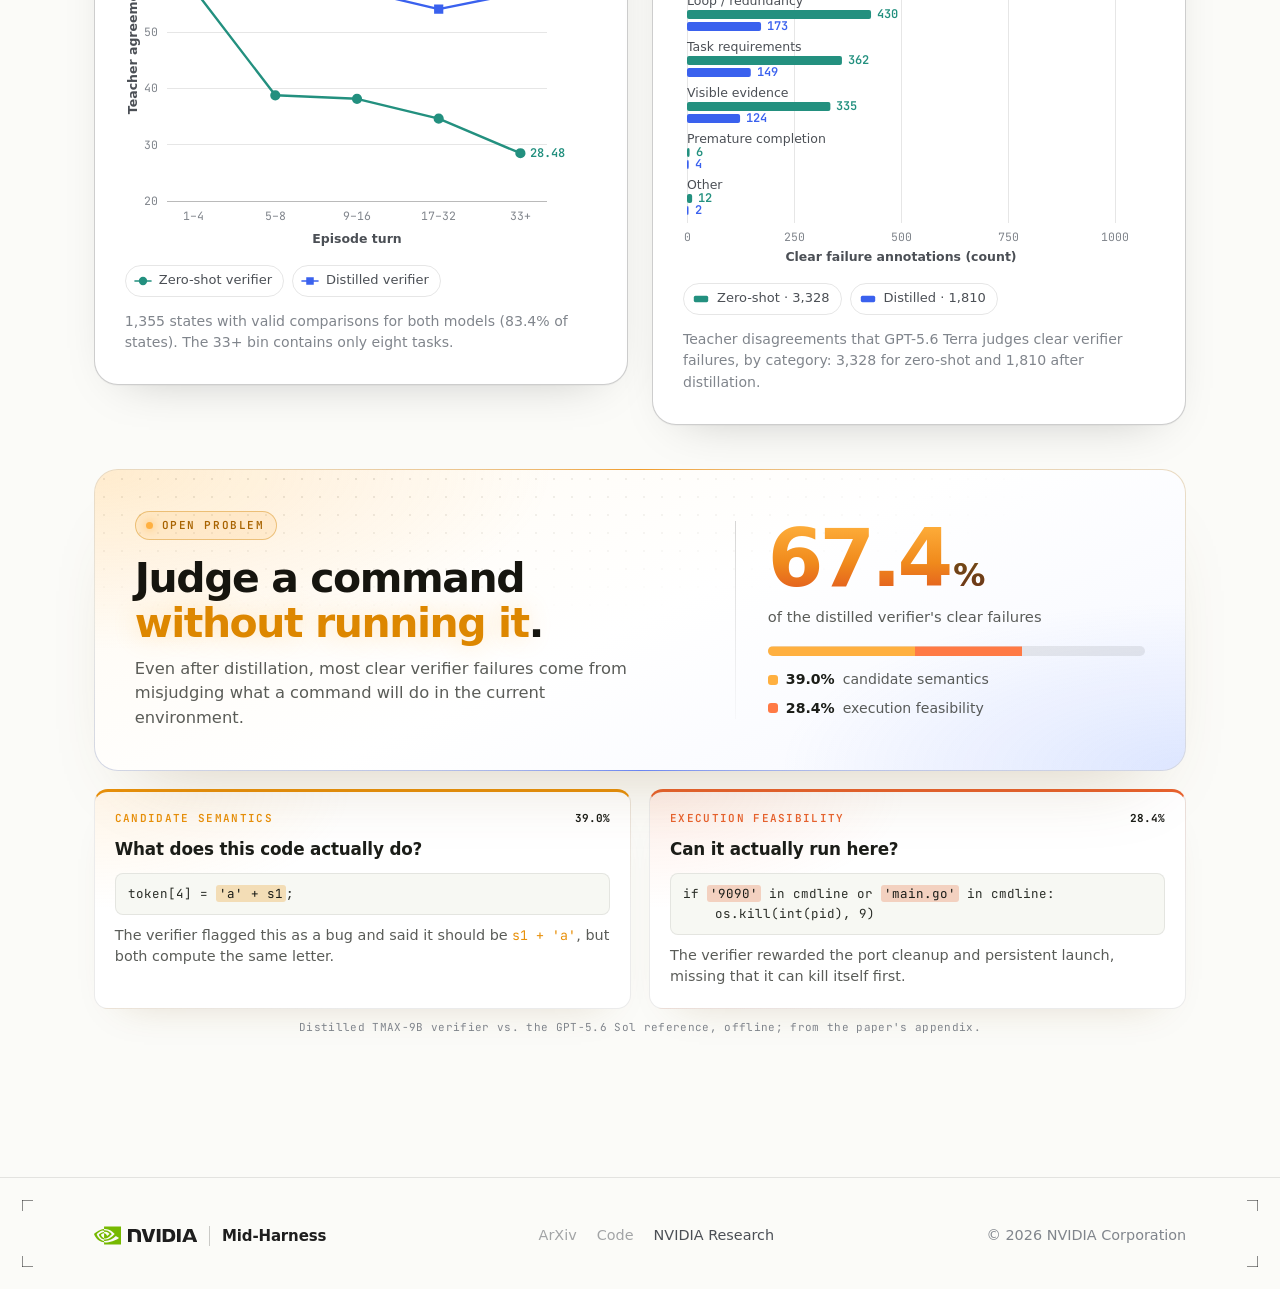
==== commit db799364: "Show the one-token slide first in 3.1 One token is now the default slide with the section's main tit" ====
--- a/index.html
+++ b/index.html
@@ -551,16 +551,32 @@
           <div class="slides-nav">
             <span class="slides-hint"><button type="button" class="slides-key" data-dir="-1" aria-label="Previous chart">←</button><button type="button" class="slides-key" data-dir="1" aria-label="Next chart">→</button><span class="sw" aria-hidden="true">Swipe</span></span>
             <div class="seg" role="tablist" aria-label="Verifier output">
-              <button type="button" role="tab" id="tab-cost-reason" aria-controls="slide-cost-reason" aria-selected="true" data-slide="0">With reasoning</button>
-              <button type="button" role="tab" id="tab-cost-token" aria-controls="slide-cost-token" aria-selected="false" data-slide="1">One token</button>
+              <button type="button" role="tab" id="tab-cost-token" aria-controls="slide-cost-token" aria-selected="true" data-slide="0">One token</button>
+              <button type="button" role="tab" id="tab-cost-reason" aria-controls="slide-cost-reason" aria-selected="false" data-slide="1">With reasoning</button>
             </div>
           </div>
           <div class="slides">
+            <section class="slide" id="slide-cost-token" role="tabpanel" aria-labelledby="tab-cost-token">
+              <div class="chart-head">
+                <div>
+                  <p class="chart-kicker">Token cost · verifier without reasoning (one token) · TMAX-9B · TerminalBench-Lite</p>
+                  <h4 class="chart-title">More Pass@1 per dollar than parallel scaling</h4>
+                </div>
+              </div>
+              <div class="chart" id="chart-cost-token" role="img" aria-label="Scatter plot of Pass@1 against estimated token cost per run with a verifier that answers in one token, without reasoning: base agent, Best-of-T with T of 3, 5 and 7, Mid-Harness (Zero-shot) and Mid-Harness (Distilled) with N of 4 and 8, and Mid-Harness (Distilled) combined with Best-of-3."></div>
+              <div class="legend" id="legend-cost-token"></div>
+              <div class="cost-wins">
+                <p class="cost-win"><b>5.8× cheaper</b><span>Mid-Harness (Distilled, N = 8) matches Best-of-7 at 59.18% Pass@1: $0.16 vs. $0.91 per run.</span></p>
+                <p class="cost-win"><b>24% cheaper</b><span>Mid-Harness (Distilled, N = 8) costs $0.16 instead of $0.21 with reasoning, and Pass@1 rises from 57.14% to 59.18%.</span></p>
+                <p class="cost-win"><b>+6.13 pts</b><span>Mid-Harness (Distilled) + Best-of-3 beats Best-of-7, 65.31% vs. 59.18%, at 33% lower cost.</span></p>
+              </div>
+              <p class="slide-note">The verifier answers each duel with one token, A or B. At N = 4 this is cheaper but scores lower (52.72% and 54.42%). From the paper's appendix.</p>
+            </section>
             <section class="slide" id="slide-cost-reason" role="tabpanel" aria-labelledby="tab-cost-reason">
               <div class="chart-head">
                 <div>
                   <p class="chart-kicker">Token cost · verifier with reasoning · TMAX-9B · TerminalBench-Lite</p>
-                  <h4 class="chart-title">More Pass@1 per dollar than parallel scaling</h4>
+                  <h4 class="chart-title">Also cheaper with a verifier that reasons first</h4>
                 </div>
               </div>
               <div class="chart" id="chart-cost" role="img" aria-label="Scatter plot of Pass@1 against estimated token cost per run: base agent, Best-of-T with T of 3, 5 and 7, Mid-Harness (Zero-shot) and Mid-Harness (Distilled) with N of 4 and 8, and Mid-Harness (Distilled) combined with Best-of-3."></div>
@@ -571,22 +587,6 @@
                 <p class="cost-win"><b>+7.15 pts</b><span>Mid-Harness (Distilled) + Best-of-3 beats Best-of-7, 66.33% vs. 59.18%, at 12% lower cost.</span></p>
               </div>
               <p class="slide-note">Mid-Harness uses pairwise verification that writes out its reasoning before each verdict.</p>
-            </section>
-            <section class="slide" id="slide-cost-token" role="tabpanel" aria-labelledby="tab-cost-token">
-              <div class="chart-head">
-                <div>
-                  <p class="chart-kicker">Token cost · verifier without reasoning (one token) · TMAX-9B · TerminalBench-Lite</p>
-                  <h4 class="chart-title">Cheaper still without reasoning</h4>
-                </div>
-              </div>
-              <div class="chart" id="chart-cost-token" role="img" aria-label="Scatter plot of Pass@1 against estimated token cost per run with a verifier that answers in one token, without reasoning: base agent, Best-of-T with T of 3, 5 and 7, Mid-Harness (Zero-shot) and Mid-Harness (Distilled) with N of 4 and 8, and Mid-Harness (Distilled) combined with Best-of-3."></div>
-              <div class="legend" id="legend-cost-token"></div>
-              <div class="cost-wins">
-                <p class="cost-win"><b>5.8× cheaper</b><span>Mid-Harness (Distilled, N = 8) matches Best-of-7 at 59.18% Pass@1: $0.16 vs. $0.91 per run.</span></p>
-                <p class="cost-win"><b>24% cheaper</b><span>Mid-Harness (Distilled, N = 8) costs $0.16 instead of $0.21 with reasoning, and Pass@1 rises from 57.14% to 59.18%.</span></p>
-                <p class="cost-win"><b>+6.13 pts</b><span>Mid-Harness (Distilled) + Best-of-3 beats Best-of-7, 65.31% vs. 59.18%, at 33% lower cost.</span></p>
-              </div>
-              <p class="slide-note">The verifier answers each duel with one token, A or B. At N = 4 this is cheaper but scores lower (52.72% and 54.42%). From the paper's appendix.</p>
             </section>
           </div>
           <figcaption>Estimated token cost per run at OpenRouter Qwen3.5-9B rates ($0.08 / $0.13 per million input / output tokens), not a measured serving bill. Points are operating points, not an equal-budget experiment.</figcaption>
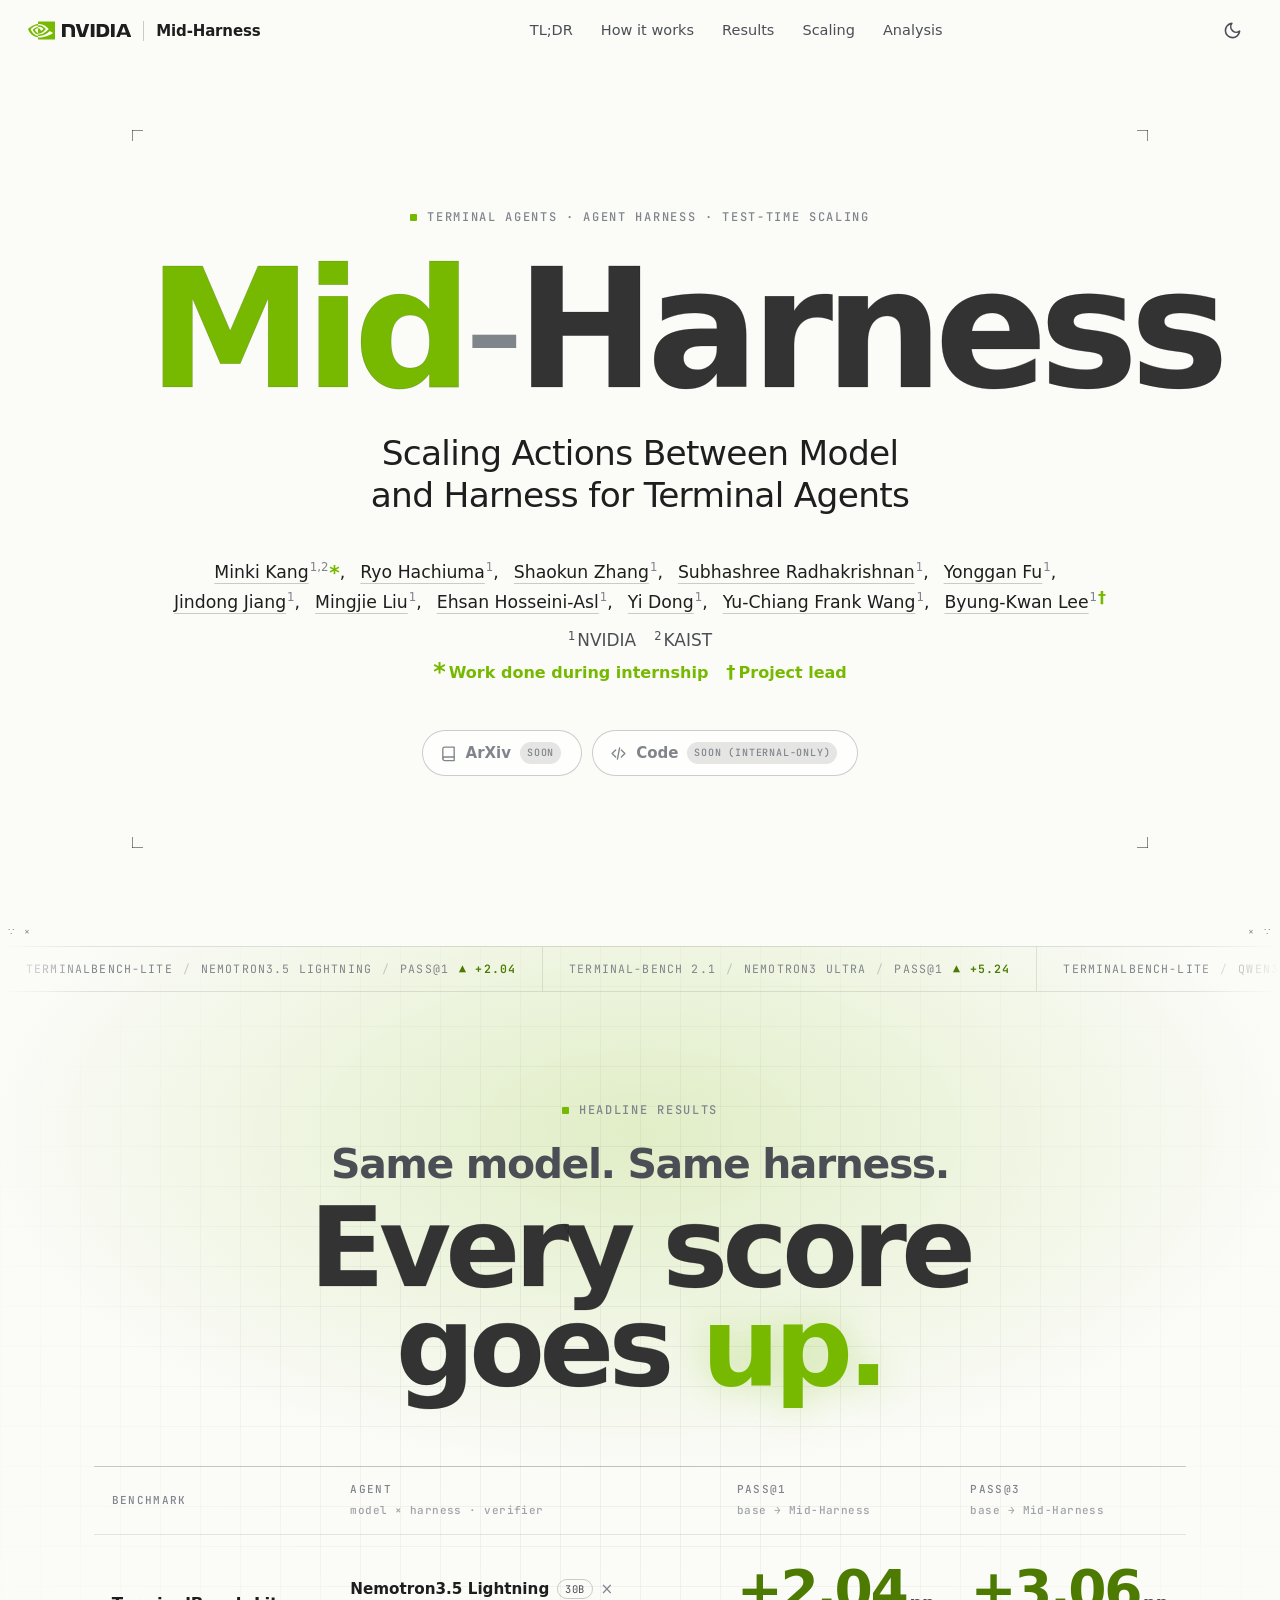
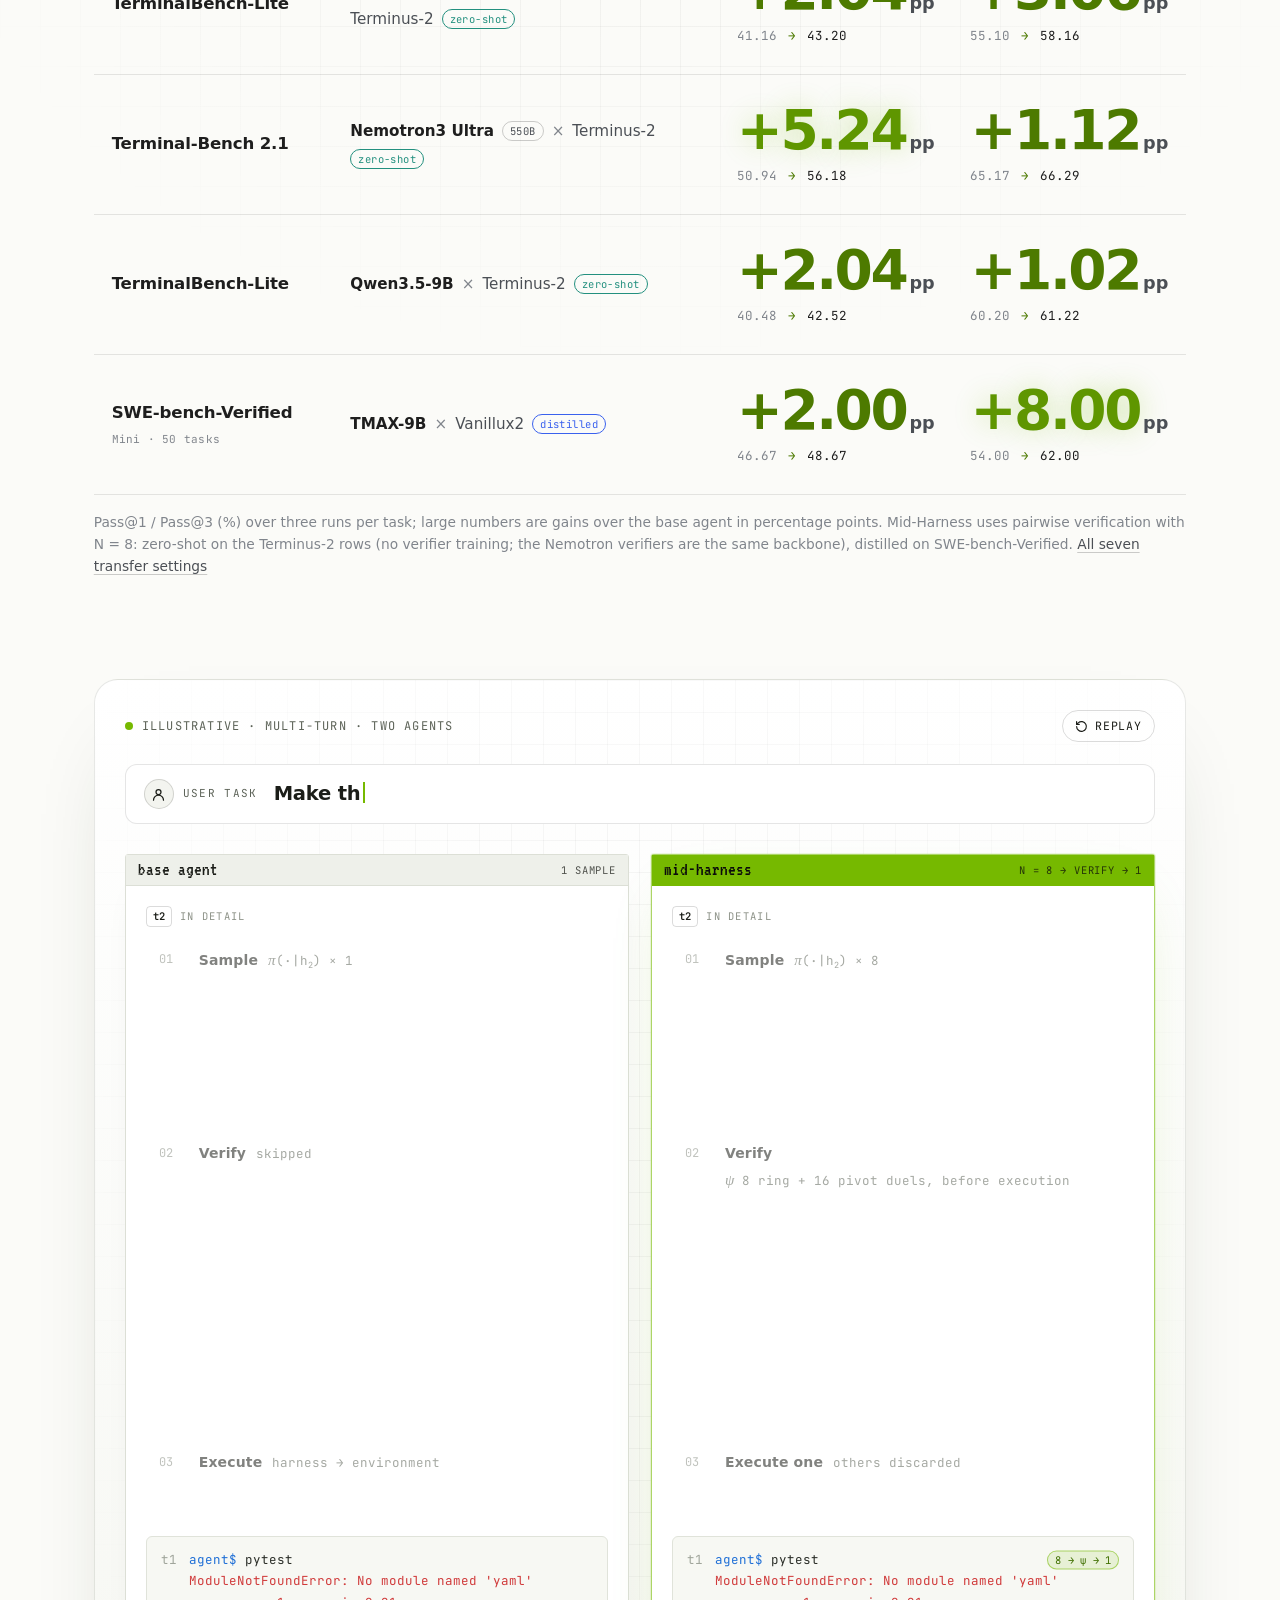
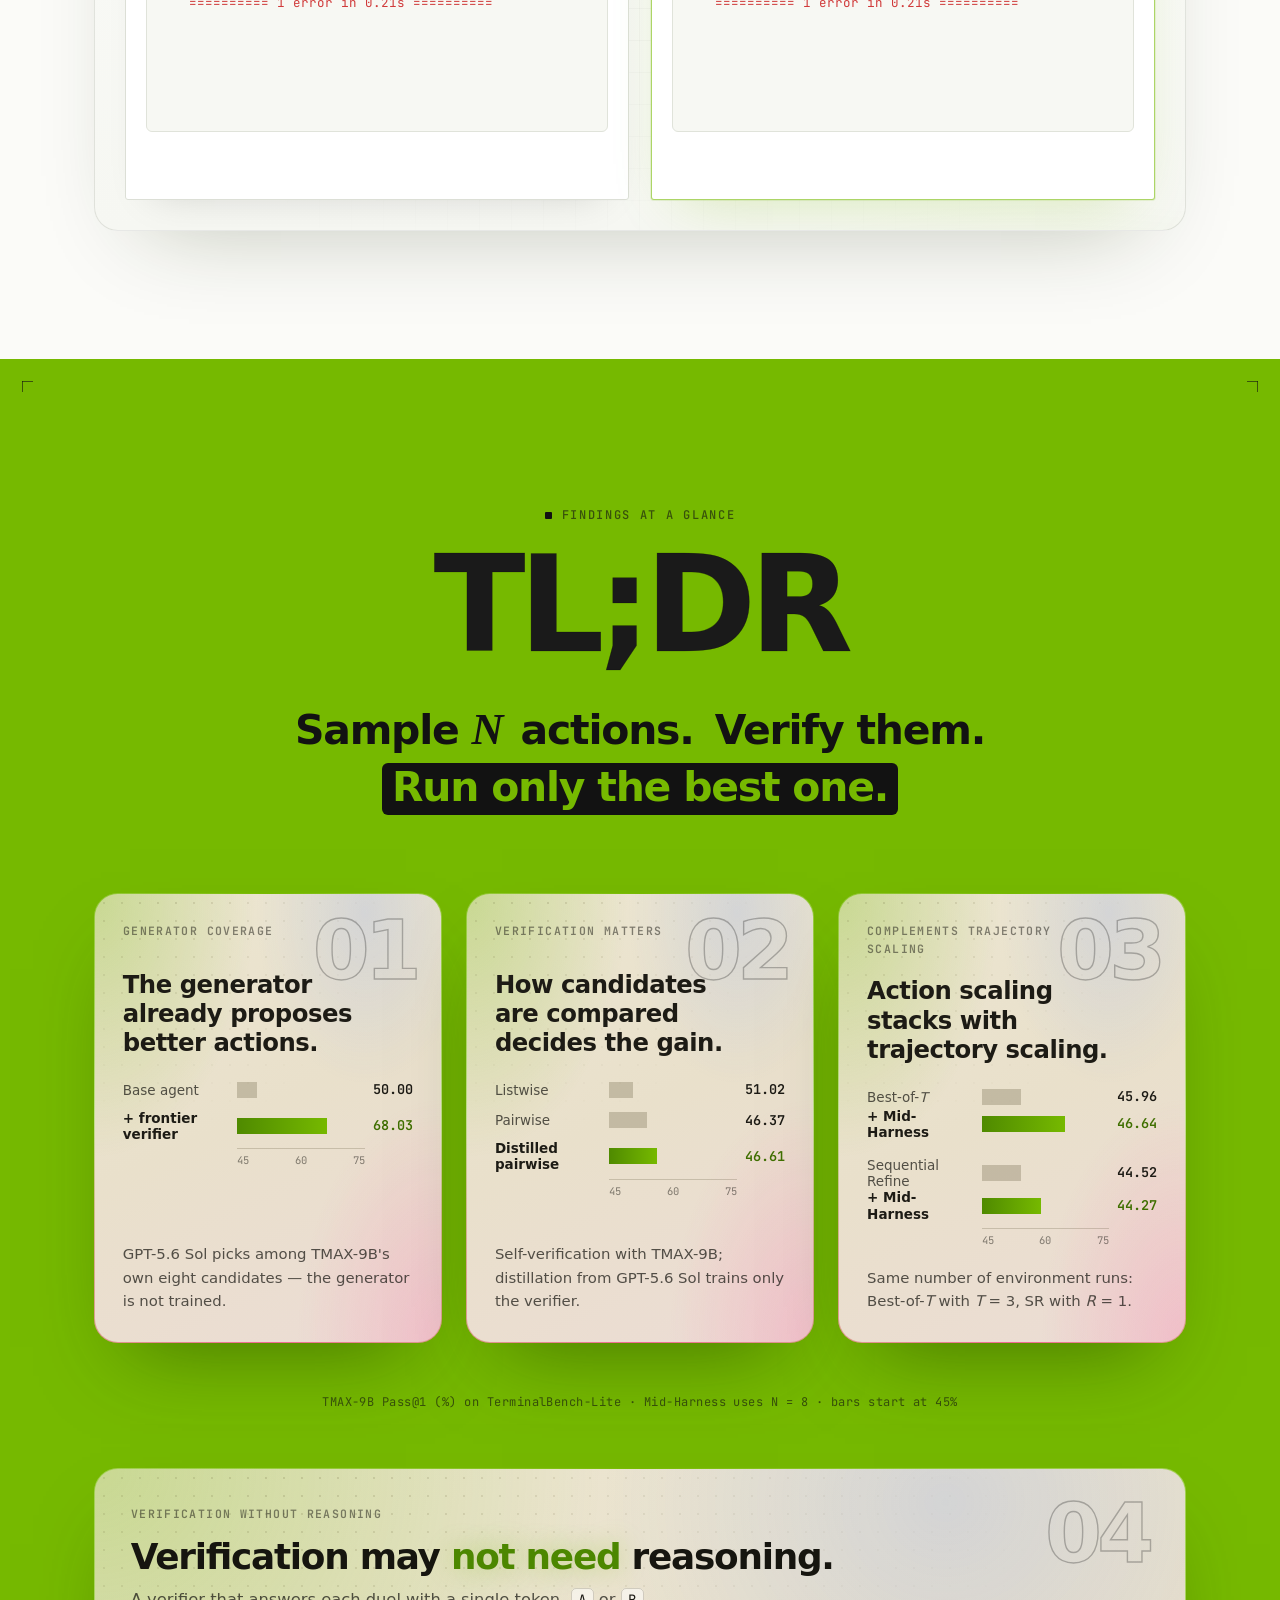
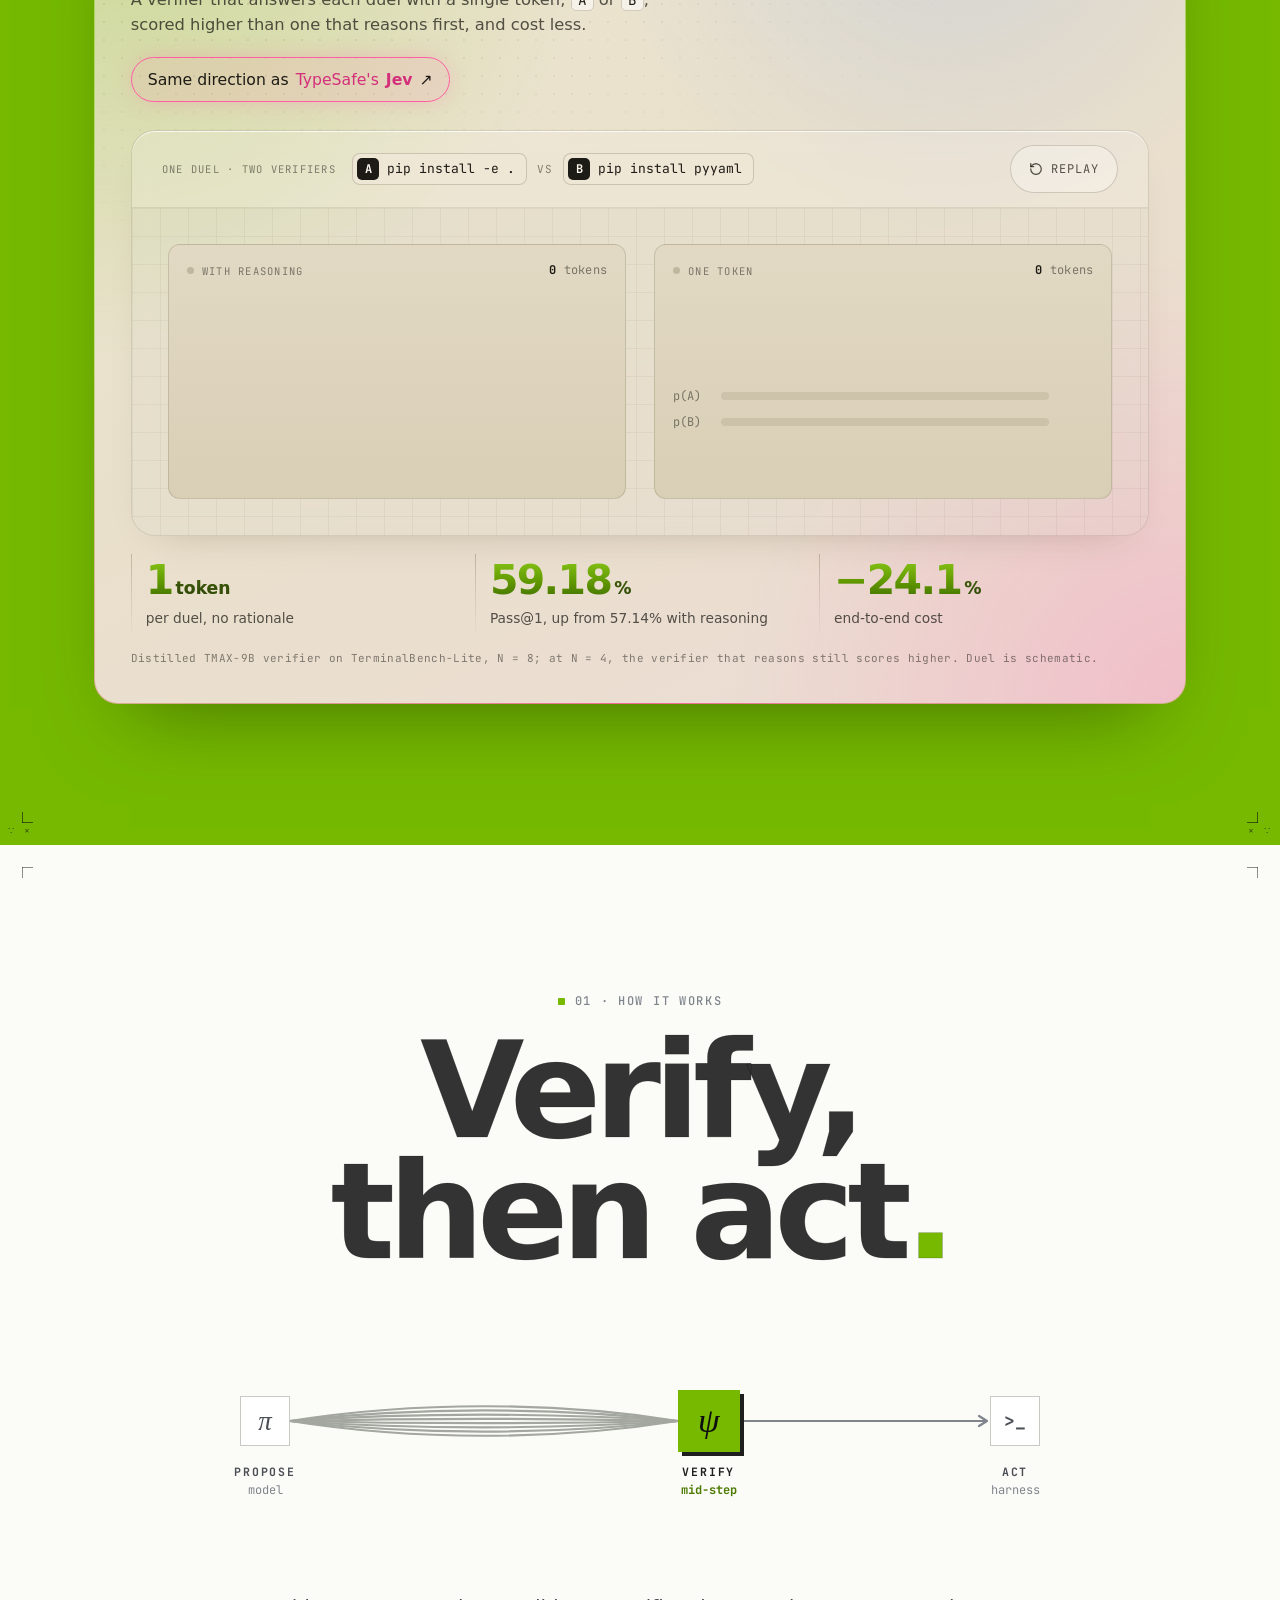
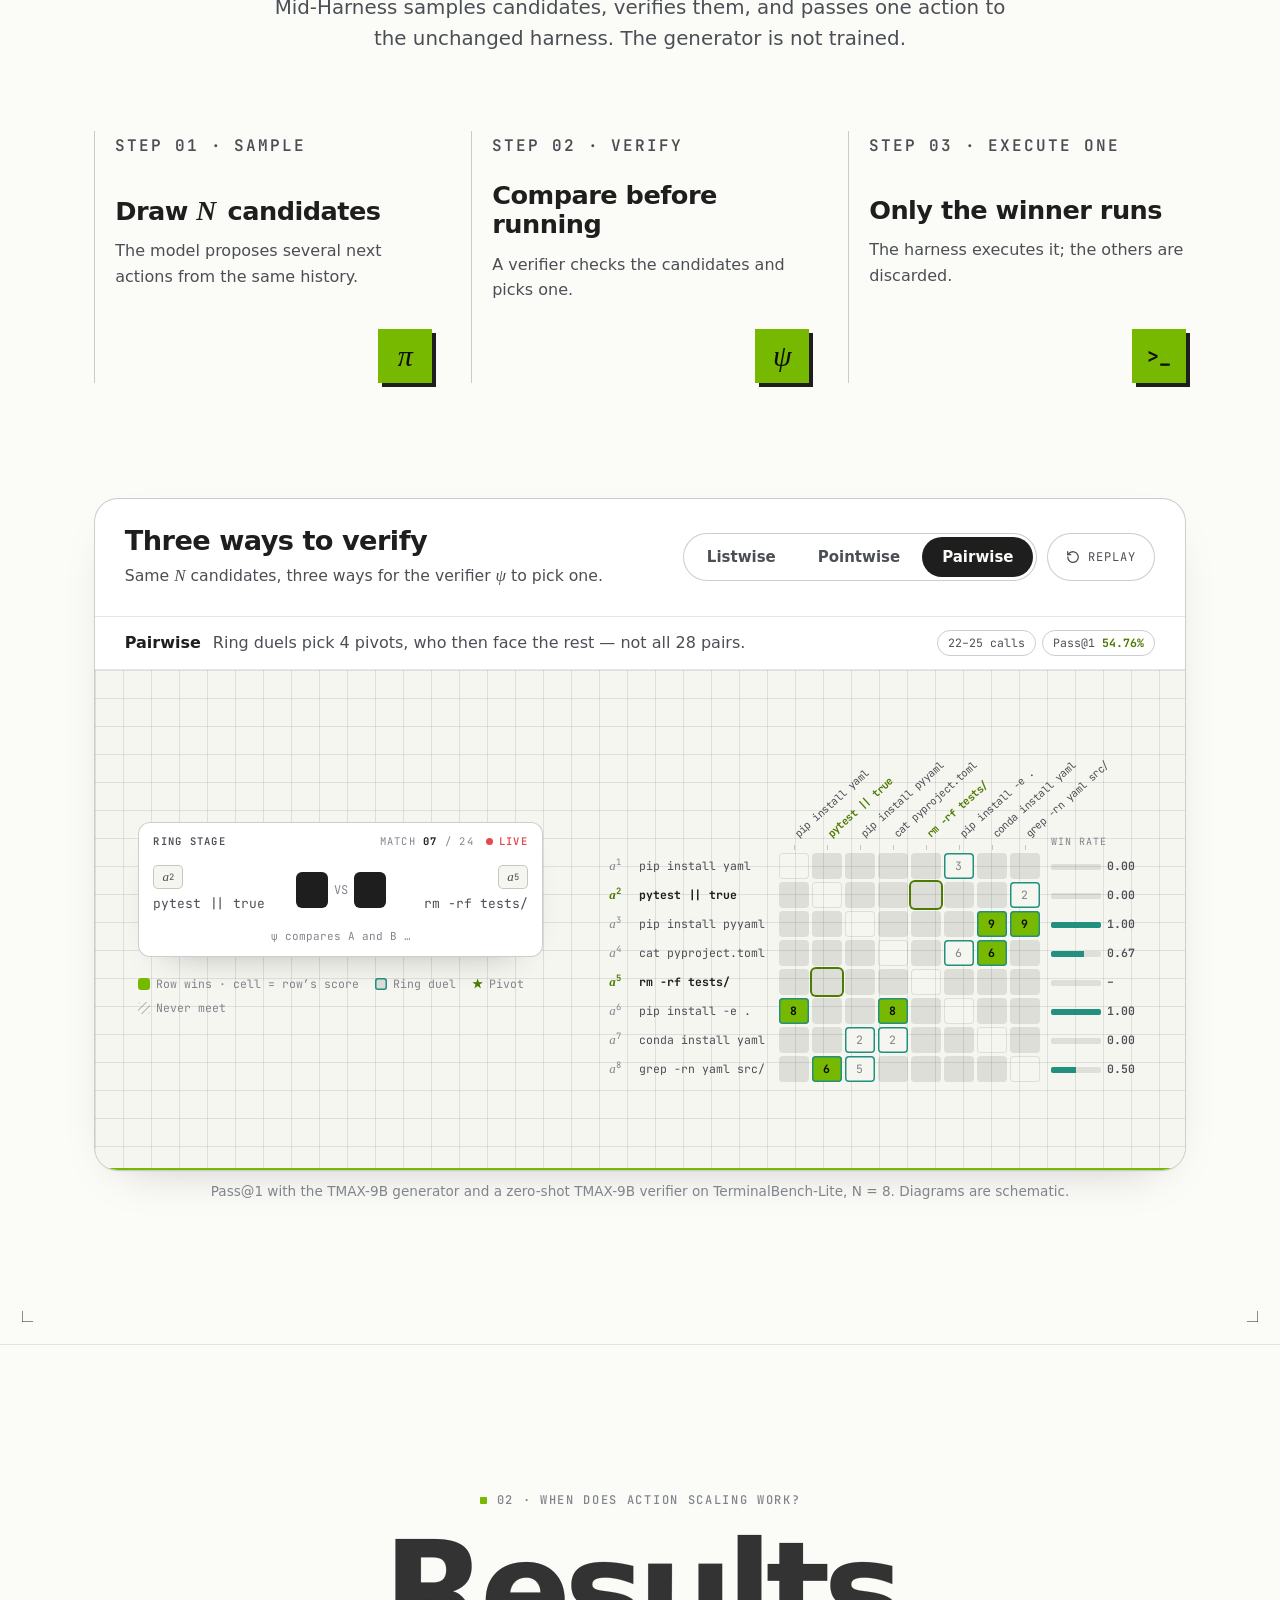
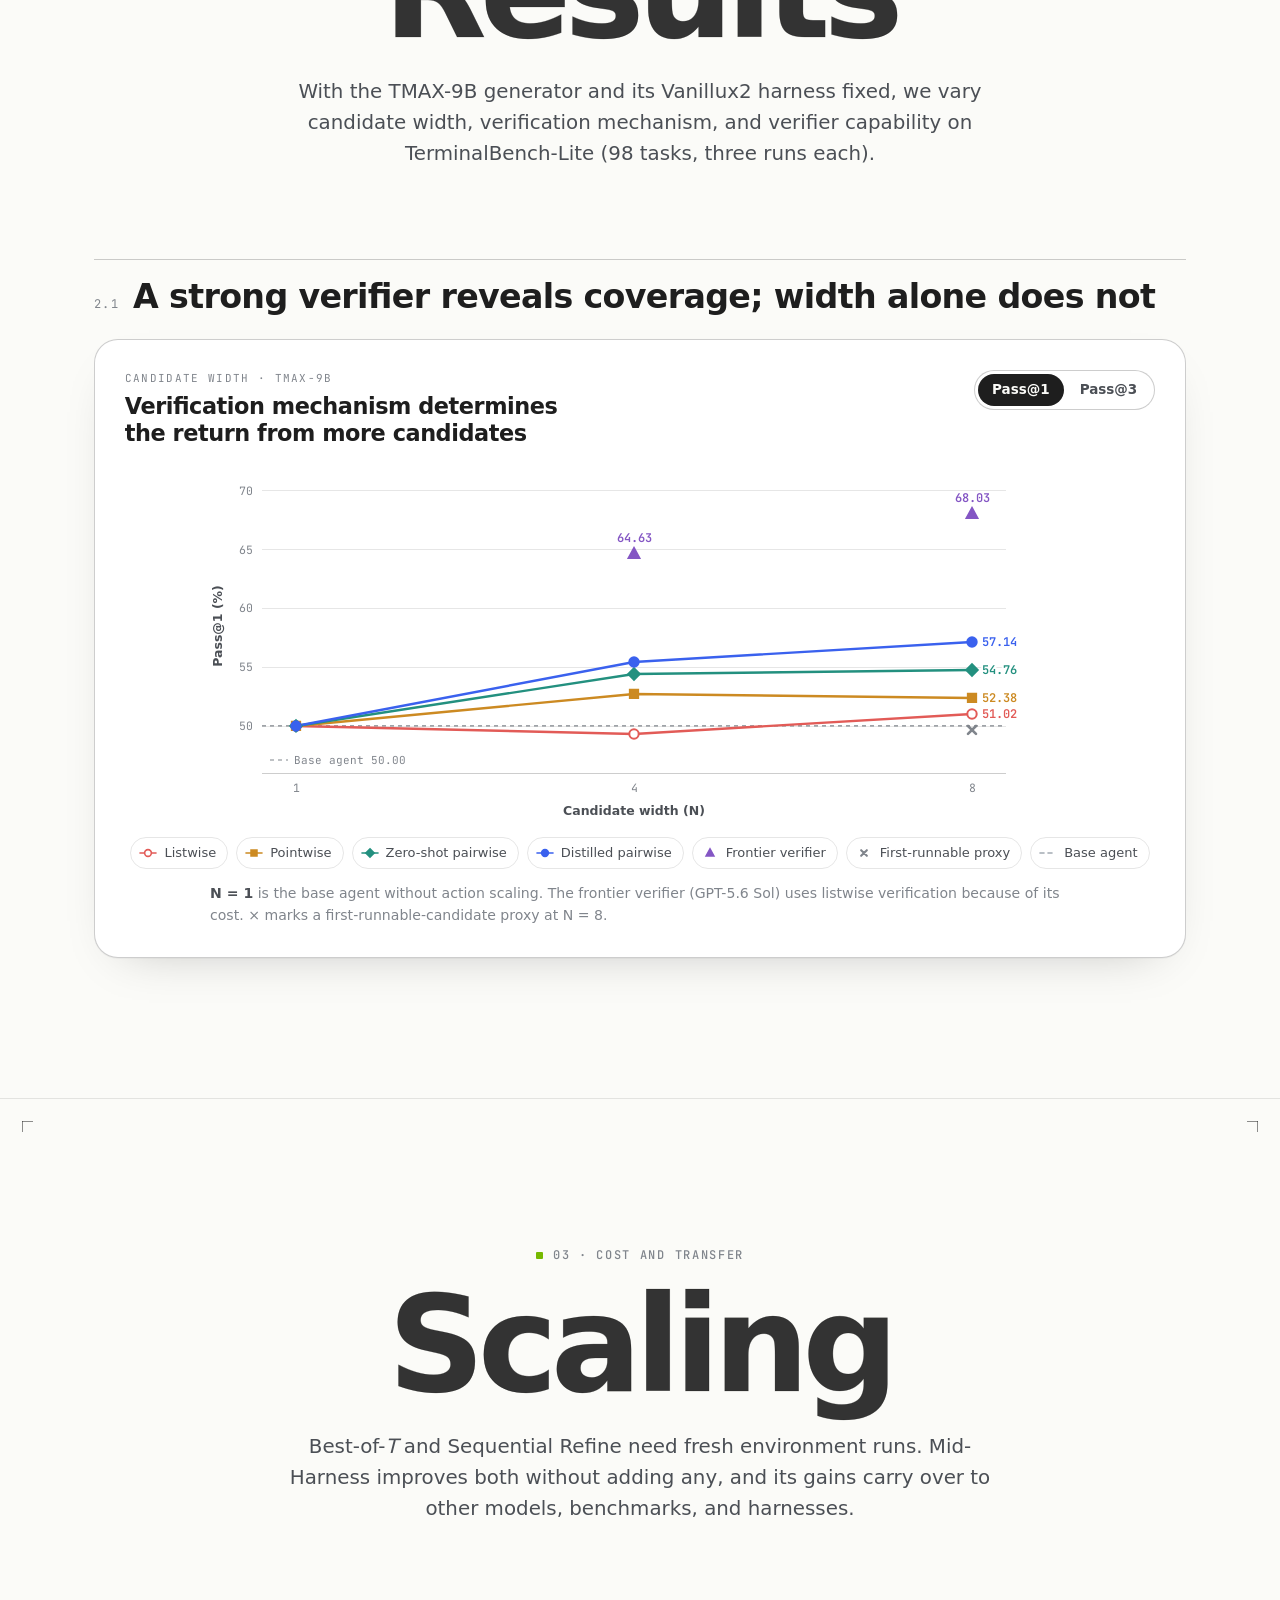
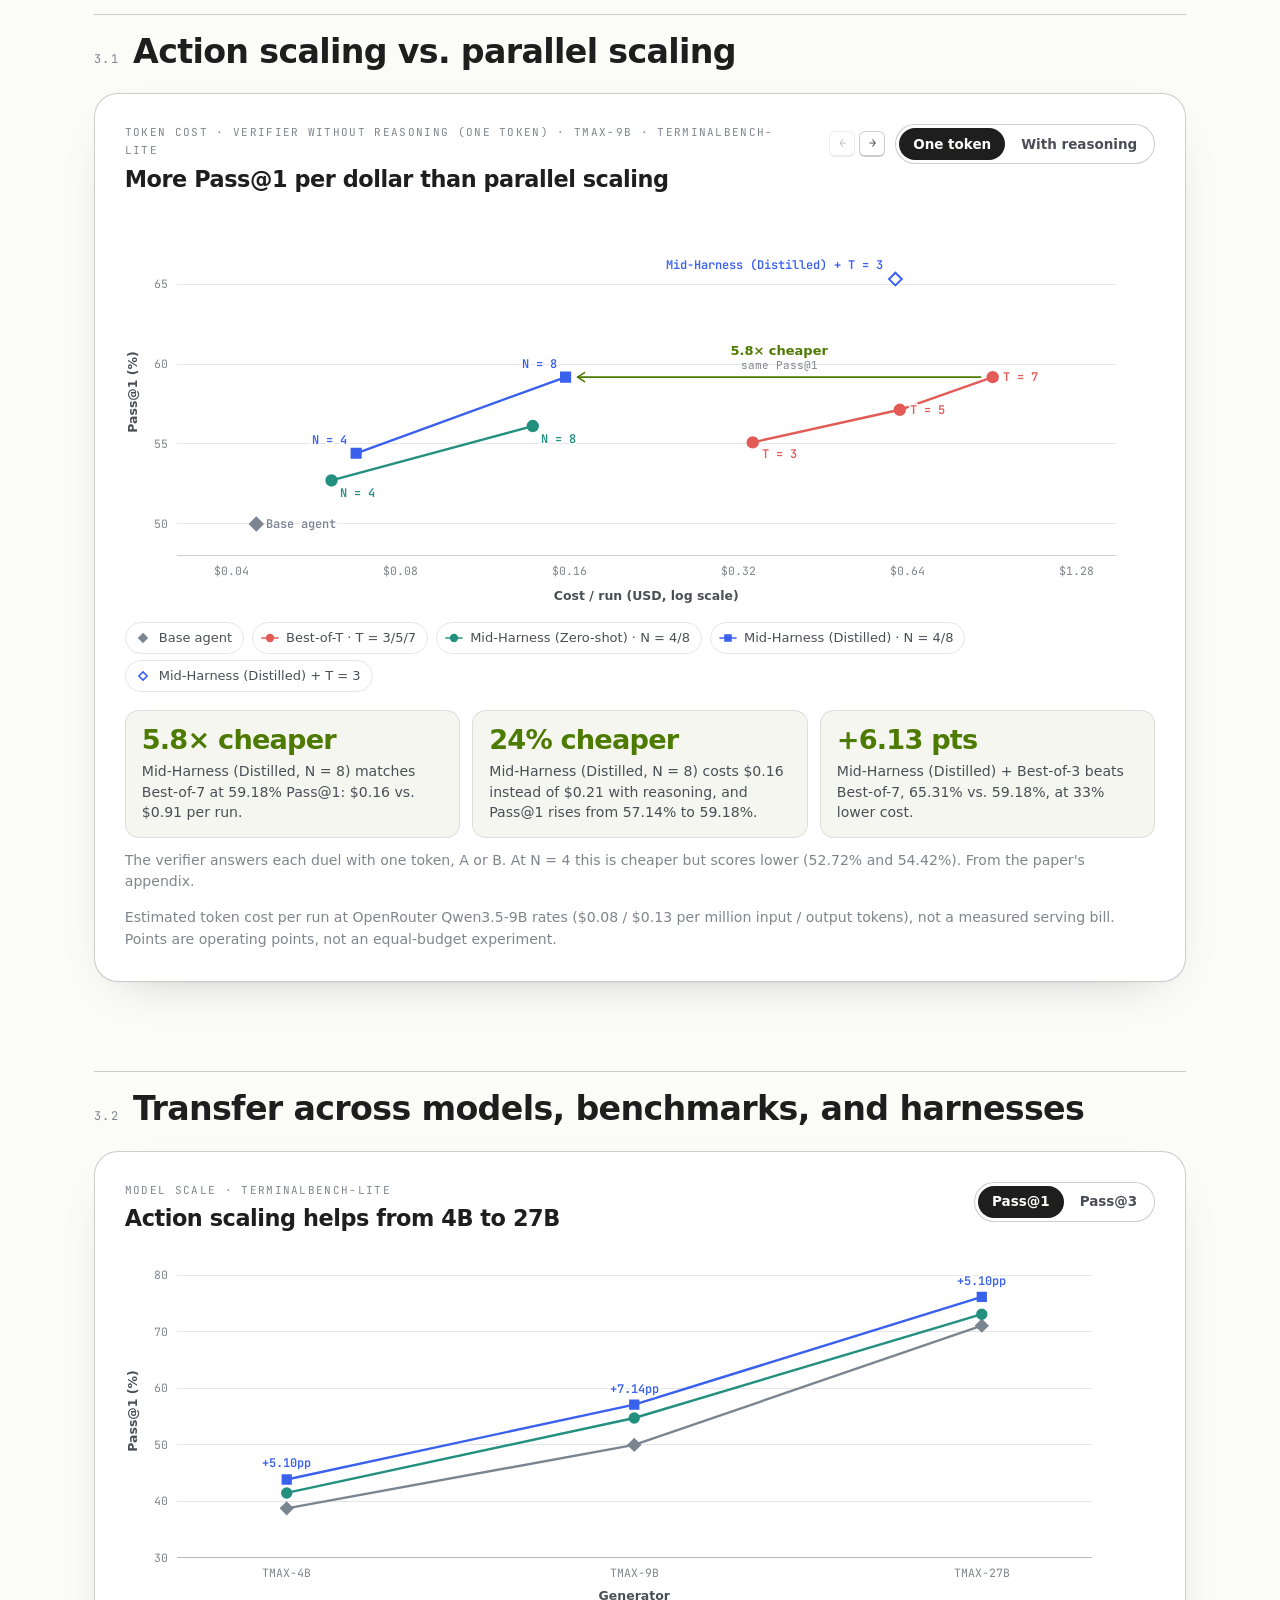
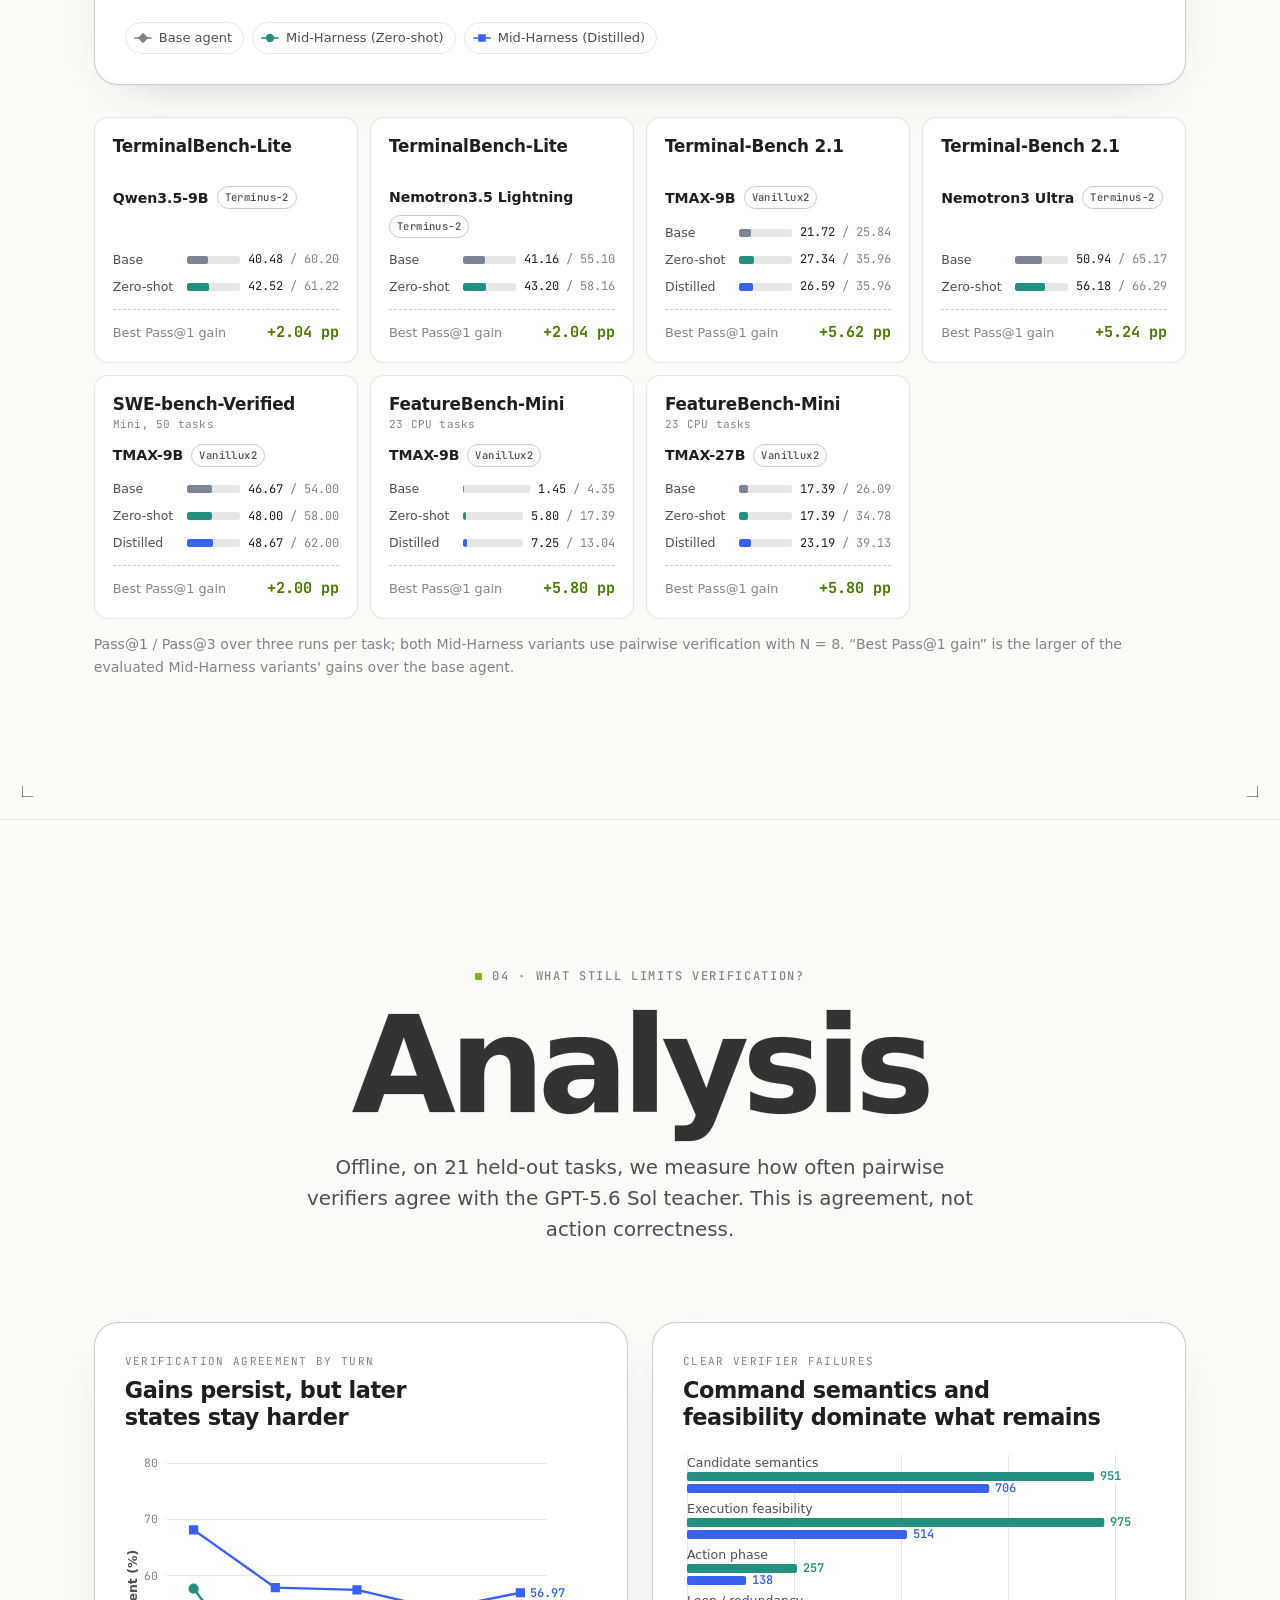
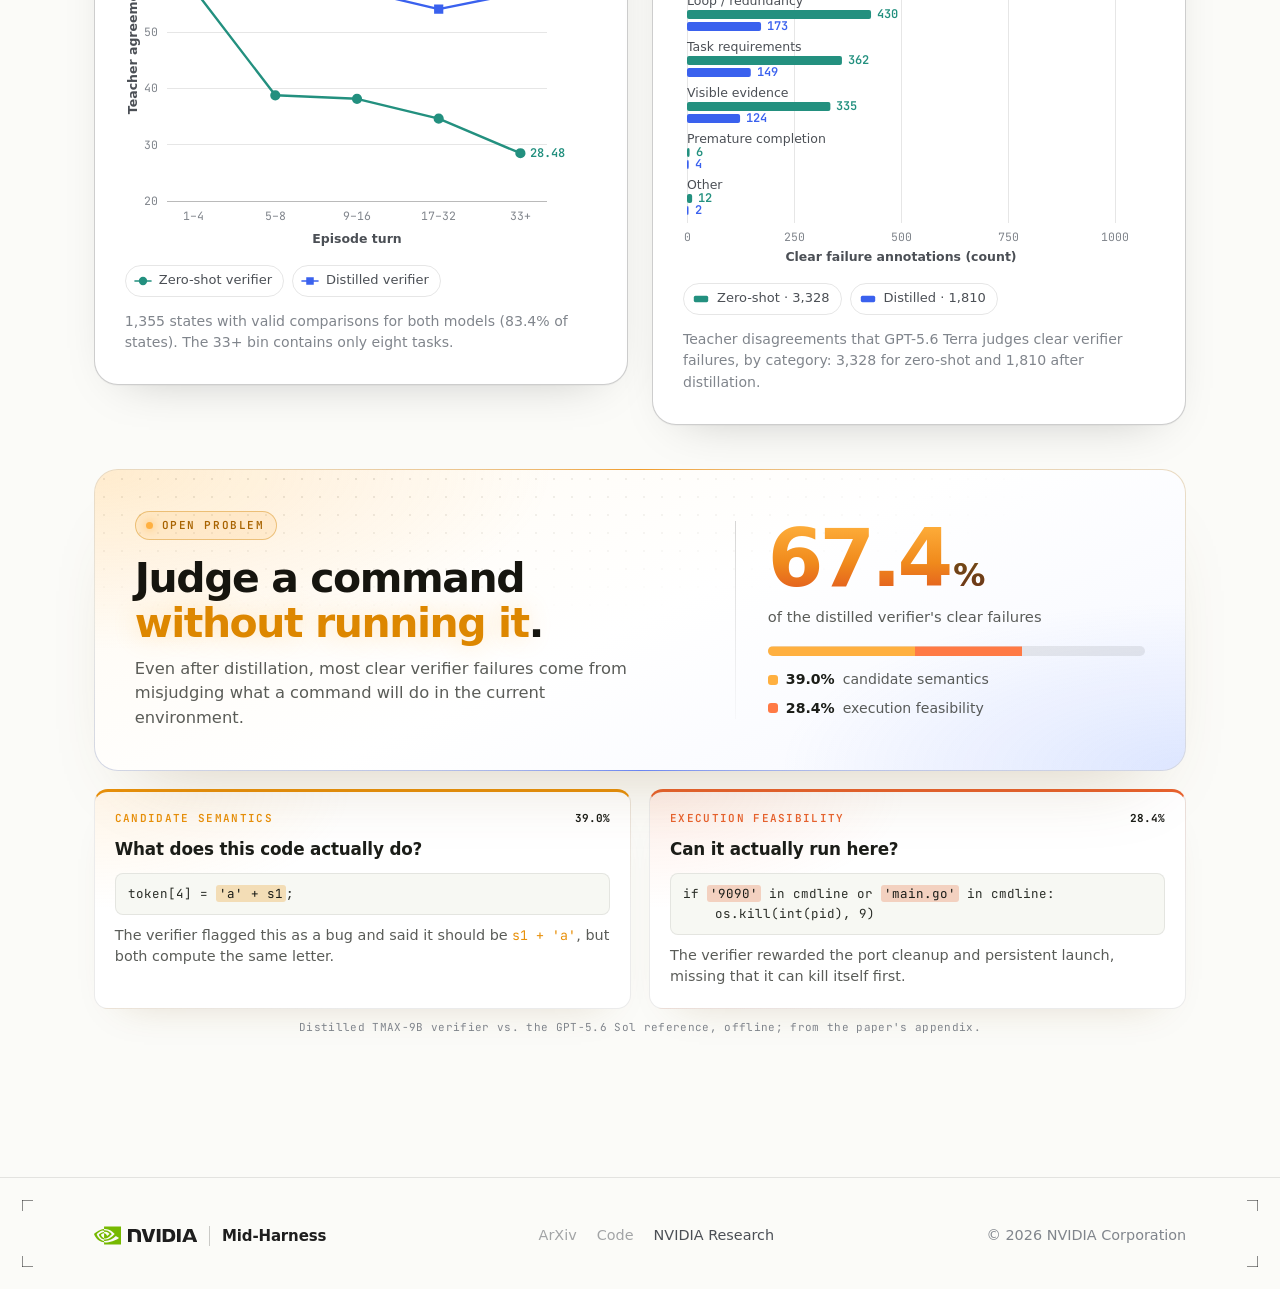
==== commit 1c50eb0e: "Mark the Code link as soon (internal-only) Pending links can carry their own data-soon text; the Cod" ====
--- a/index.html
+++ b/index.html
@@ -34,7 +34,7 @@
   <link rel="preconnect" href="https://fonts.googleapis.com">
   <link rel="preconnect" href="https://fonts.gstatic.com" crossorigin>
   <link rel="stylesheet" href="https://fonts.googleapis.com/css2?family=JetBrains+Mono:wght@400;500;600;700&family=VT323&display=swap">
-  <link rel="stylesheet" href="assets/css/style.css?v=20260930k">
+  <link rel="stylesheet" href="assets/css/style.css?v=20260930l">
 
   <script>
     (function () {
@@ -131,7 +131,7 @@
               <svg viewBox="0 0 24 24" fill="none" stroke="currentColor" stroke-width="1.9" stroke-linecap="round" stroke-linejoin="round" aria-hidden="true"><path d="M4 19.5A2.5 2.5 0 0 1 6.5 17H20V3H6.5A2.5 2.5 0 0 0 4 5.5z"/><path d="M4 19.5A2.5 2.5 0 0 0 6.5 22H20v-5"/></svg>
               ArXiv
             </a>
-            <a class="pill" href="#" data-link="code">
+            <a class="pill" href="#" data-link="code" data-soon="soon (internal-only)">
               <svg viewBox="0 0 24 24" fill="none" stroke="currentColor" stroke-width="1.9" stroke-linecap="round" stroke-linejoin="round" aria-hidden="true"><path d="m8 7-5 5 5 5M16 7l5 5-5 5M13.5 4l-3 16"/></svg>
               Code
             </a>
@@ -696,7 +696,7 @@
         </a>
         <nav aria-label="Footer">
           <a href="#" data-link="arxiv">ArXiv</a>
-          <a href="#" data-link="code">Code</a>
+          <a href="#" data-link="code" data-soon="soon (internal-only)">Code</a>
           <a href="https://research.nvidia.com/" target="_blank" rel="noopener">NVIDIA Research</a>
         </nav>
         <p>© 2026 NVIDIA Corporation</p>
@@ -706,8 +706,8 @@
 
   <div class="chart-tip" id="chart-tip" role="tooltip"></div>
 
-  <script src="assets/js/data.js?v=20260930k" defer></script>
-  <script src="assets/js/charts.js?v=20260930k" defer></script>
-  <script src="assets/js/main.js?v=20260930k" defer></script>
+  <script src="assets/js/data.js?v=20260930l" defer></script>
+  <script src="assets/js/charts.js?v=20260930l" defer></script>
+  <script src="assets/js/main.js?v=20260930l" defer></script>
 </body>
 </html>
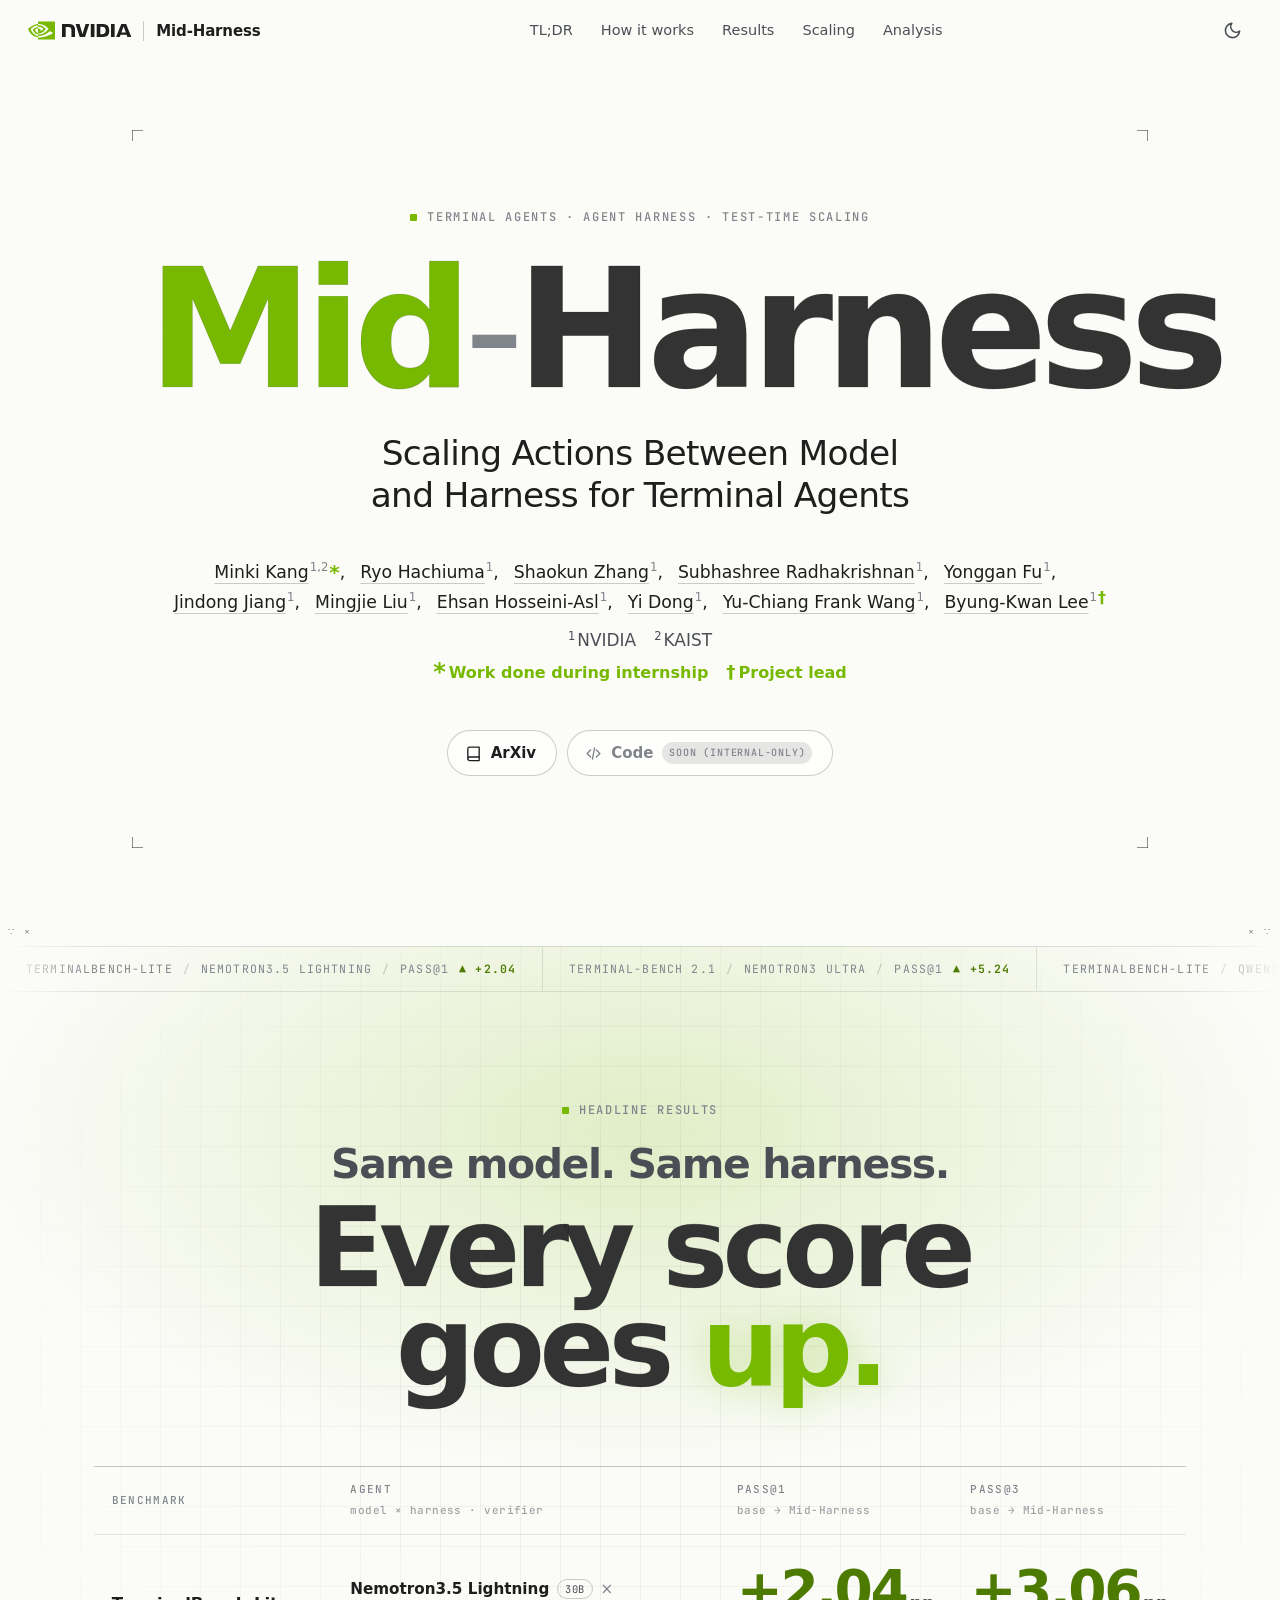
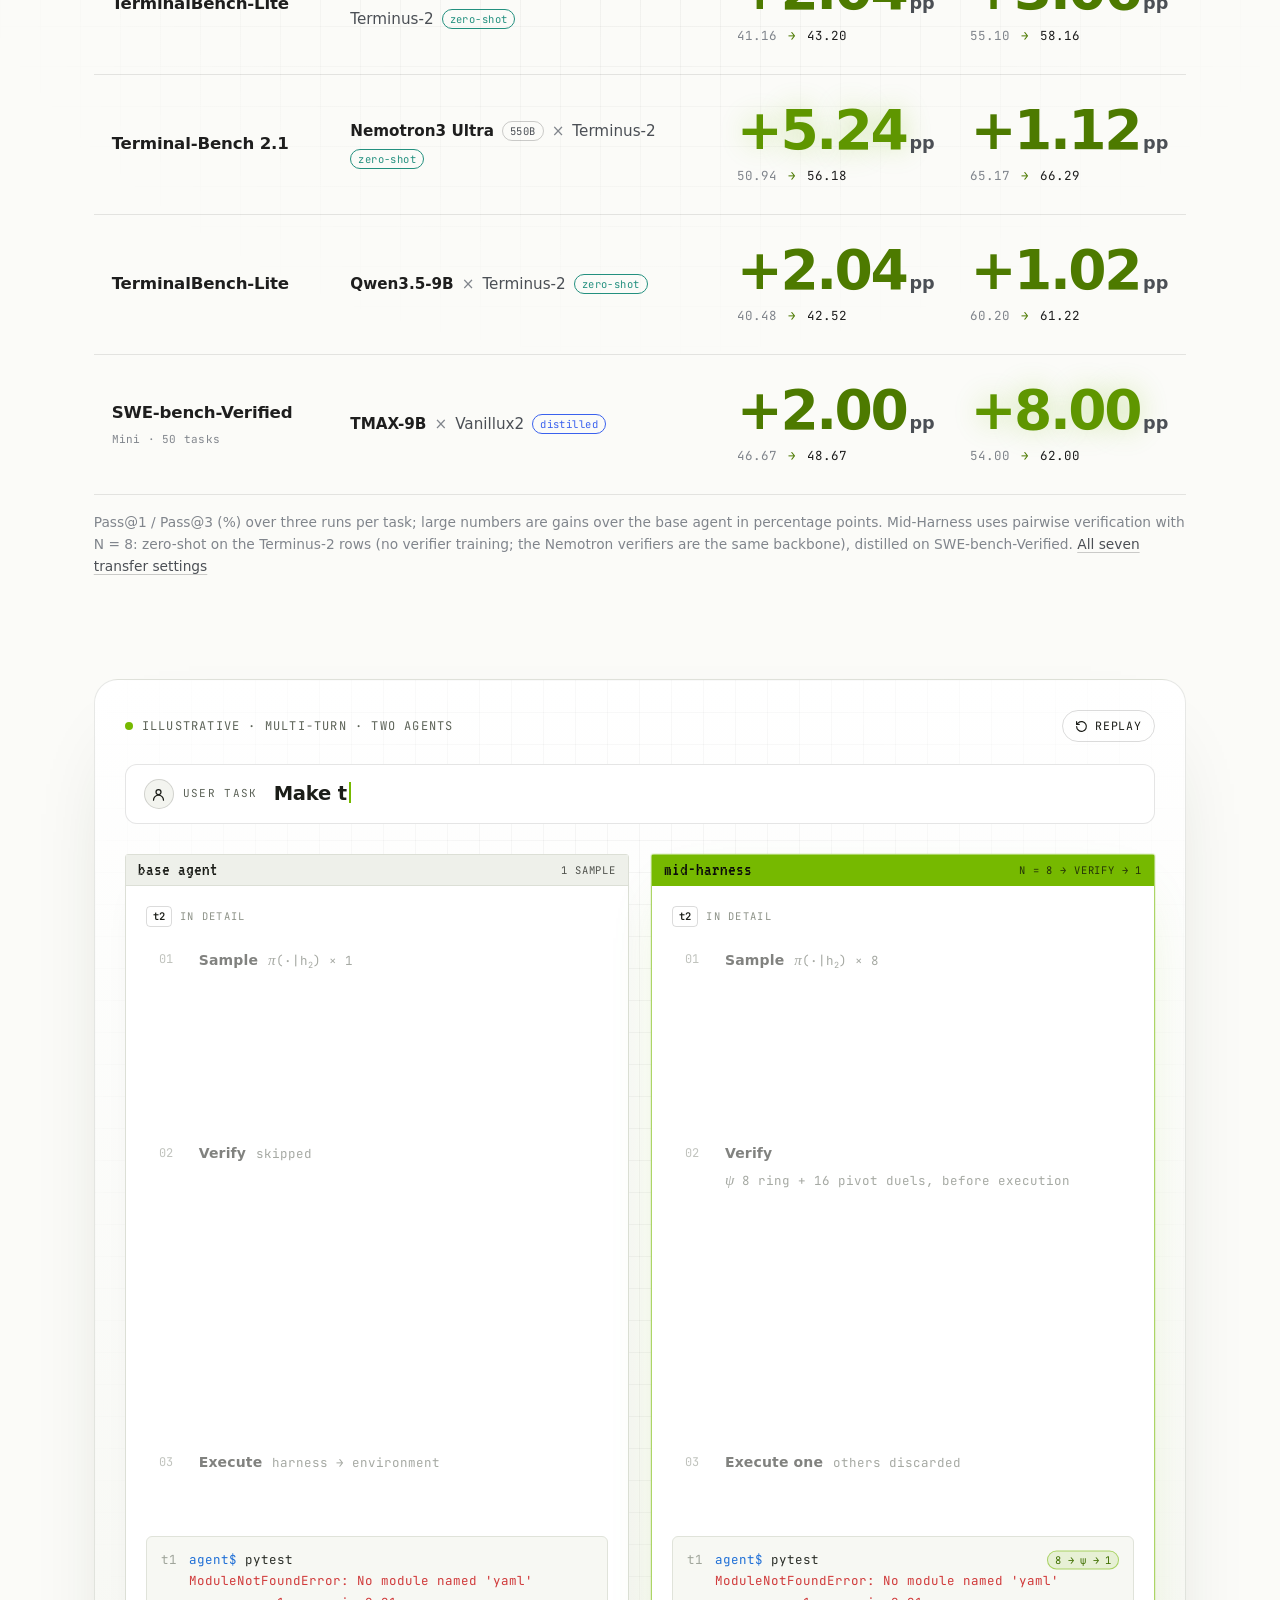
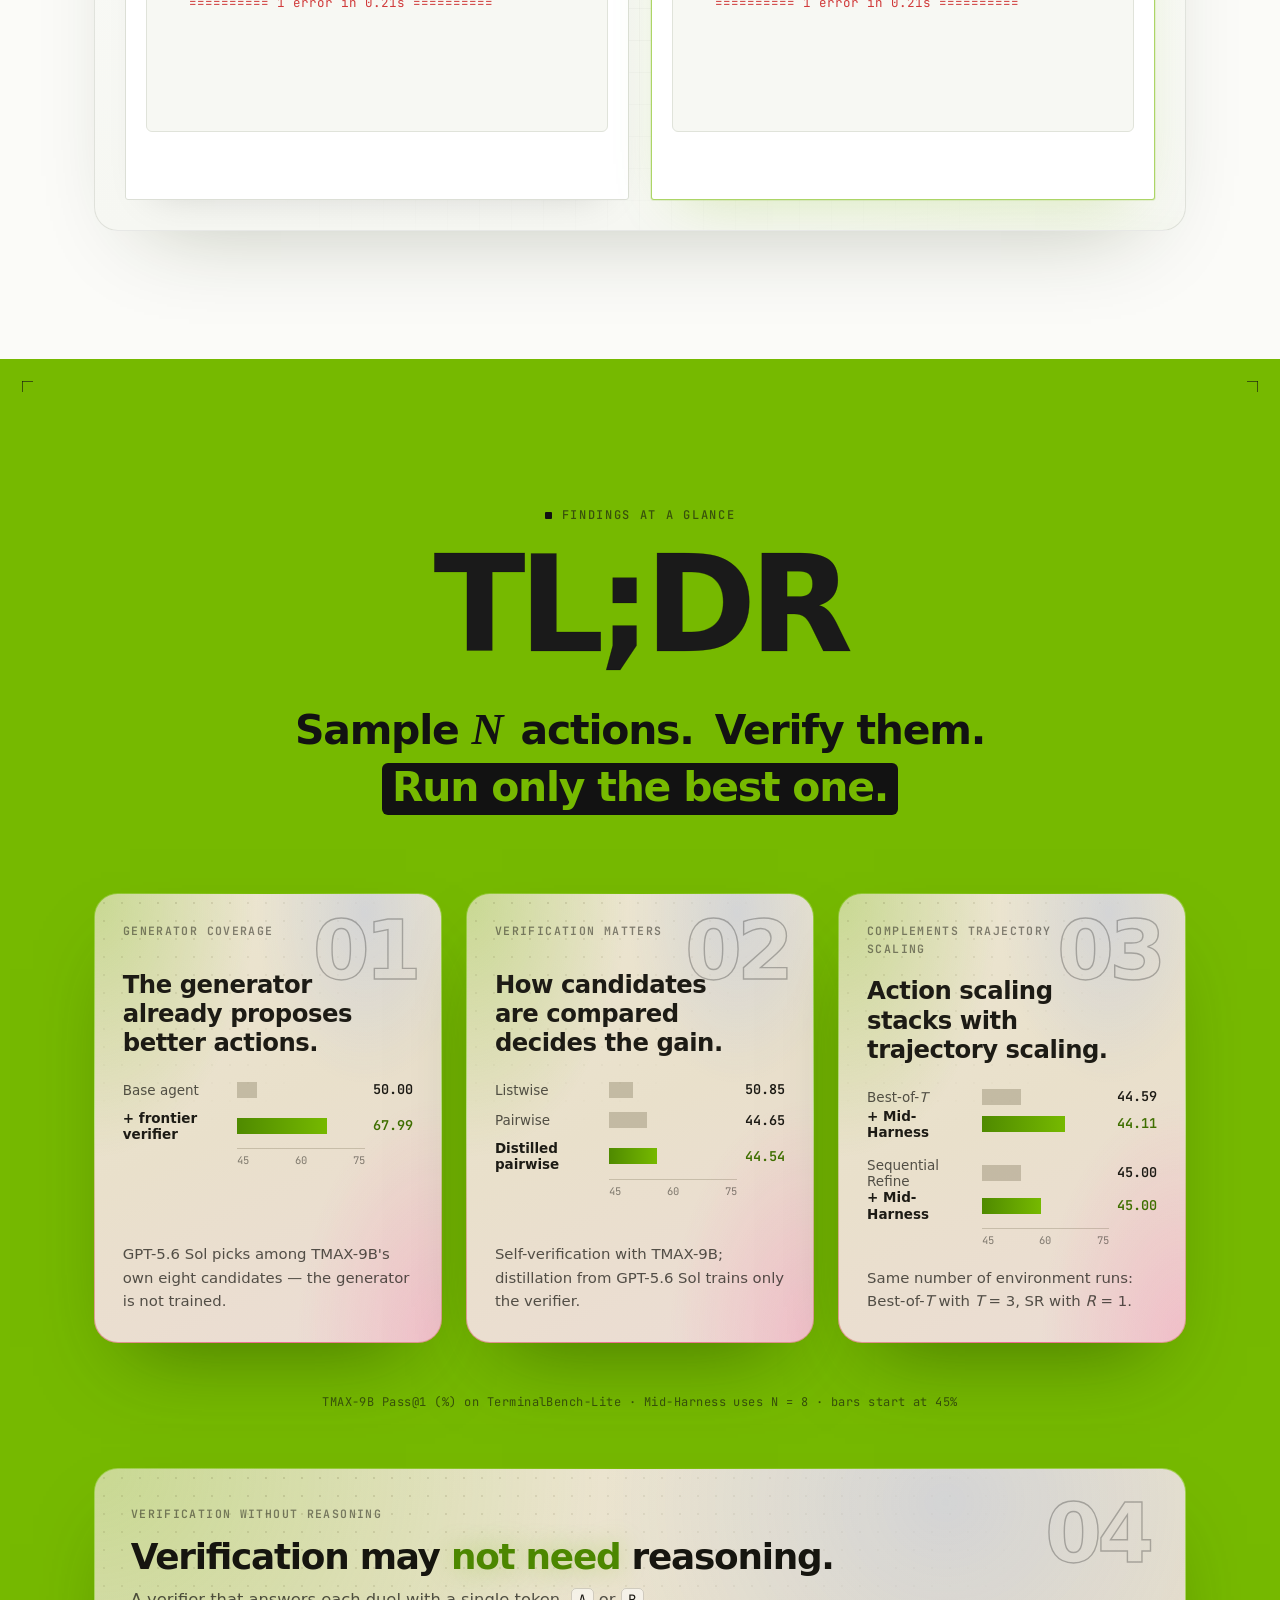
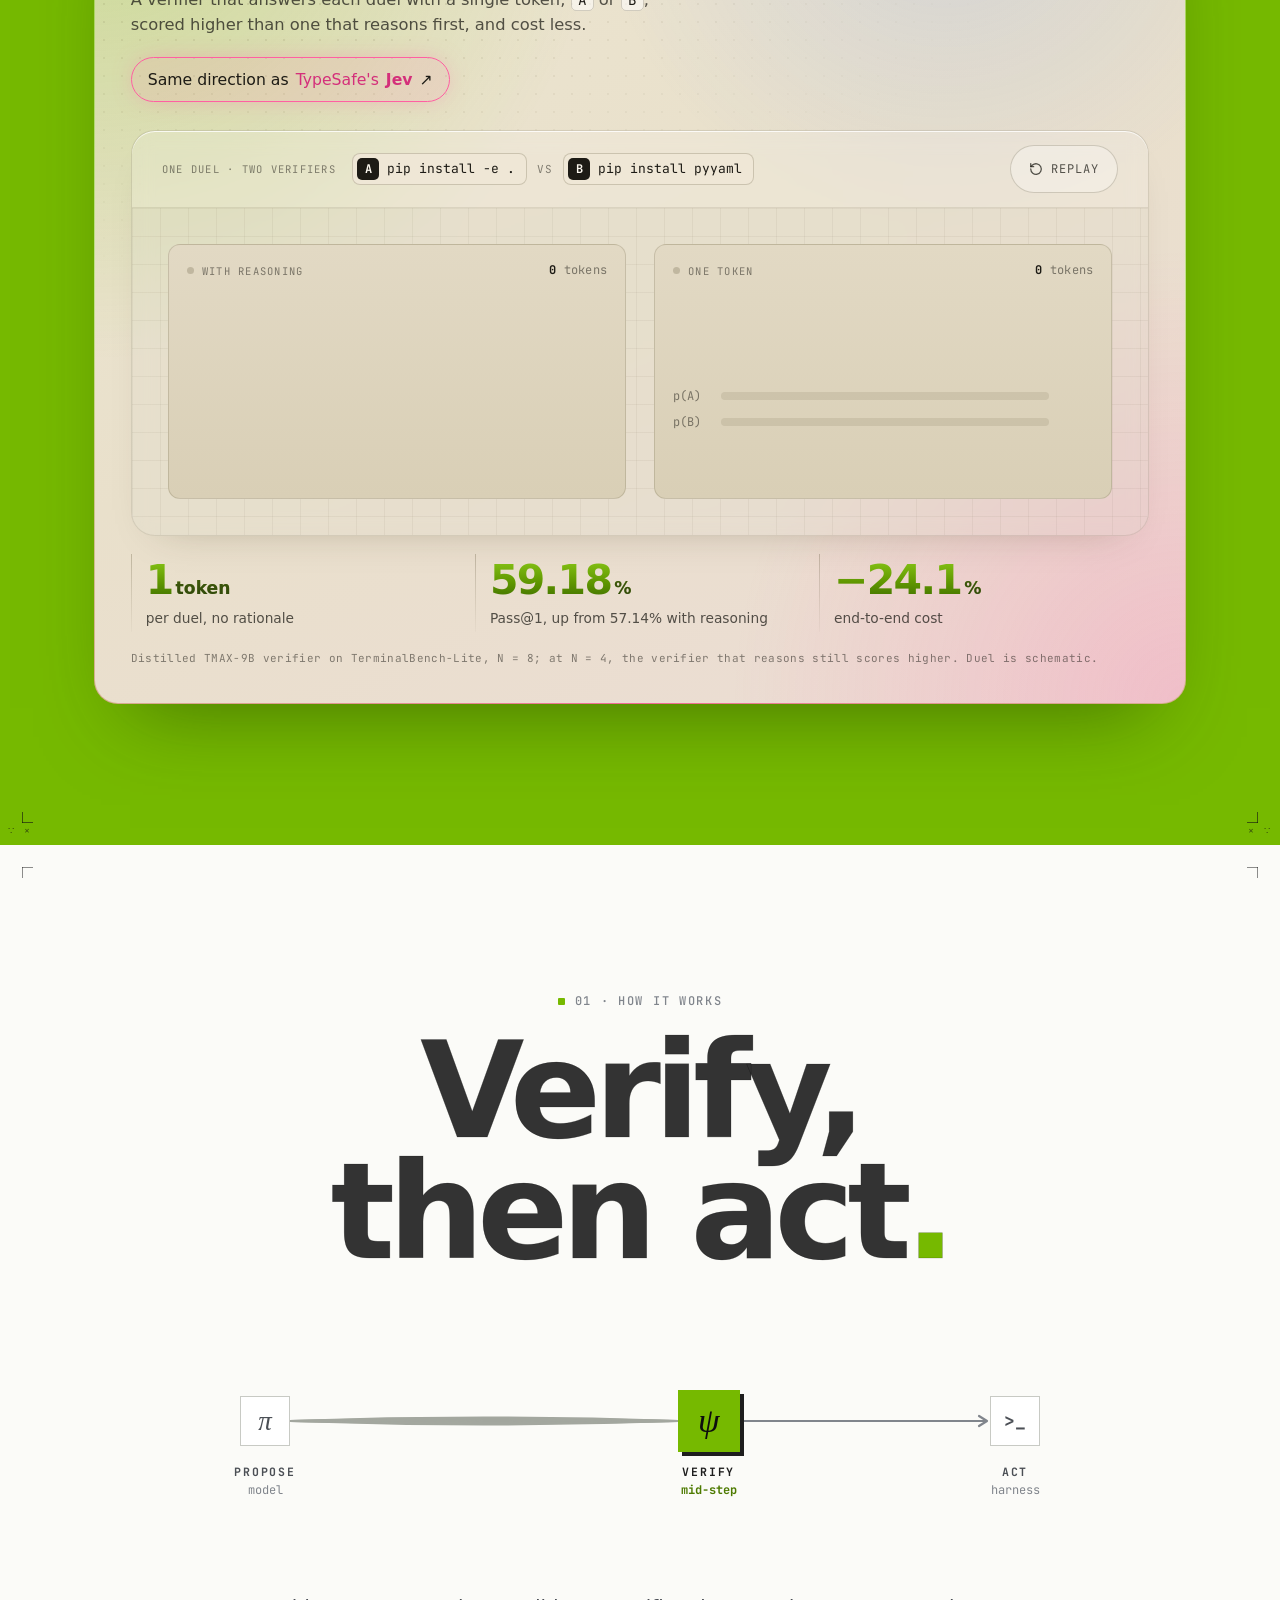
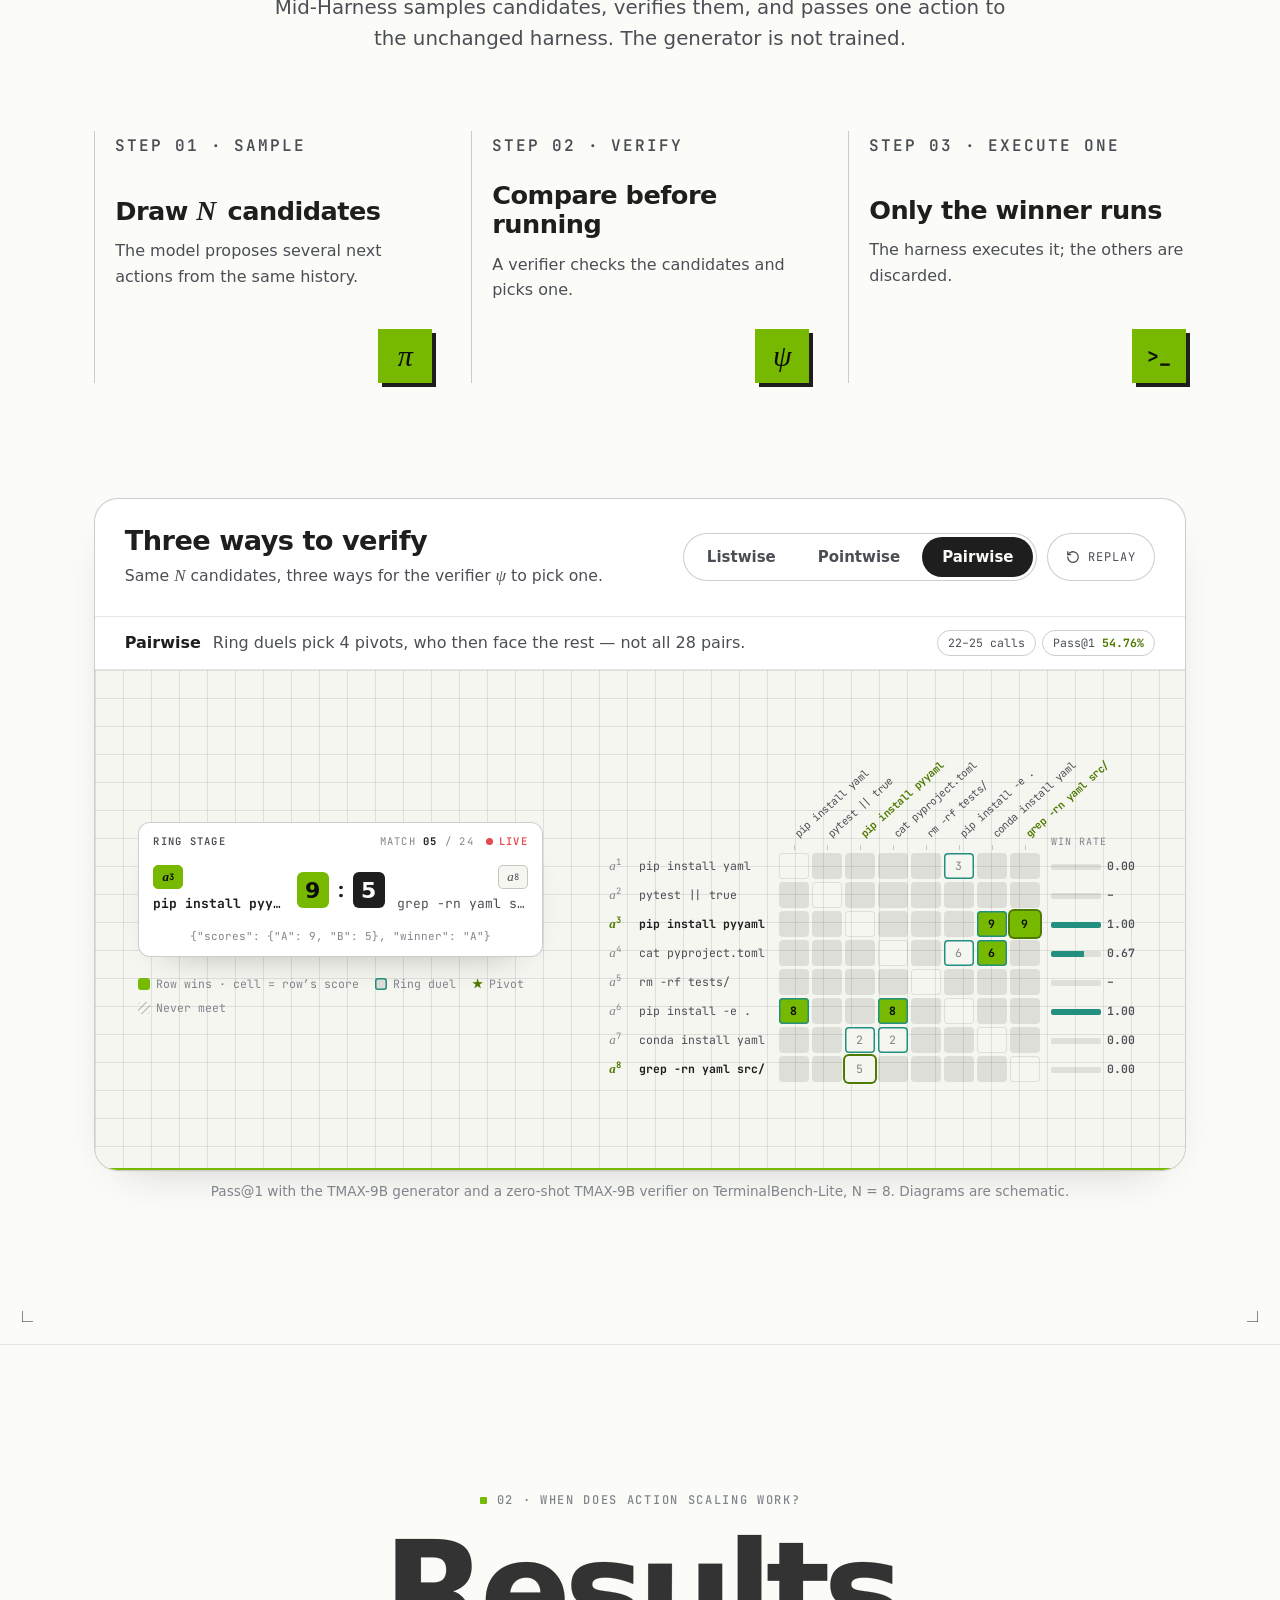
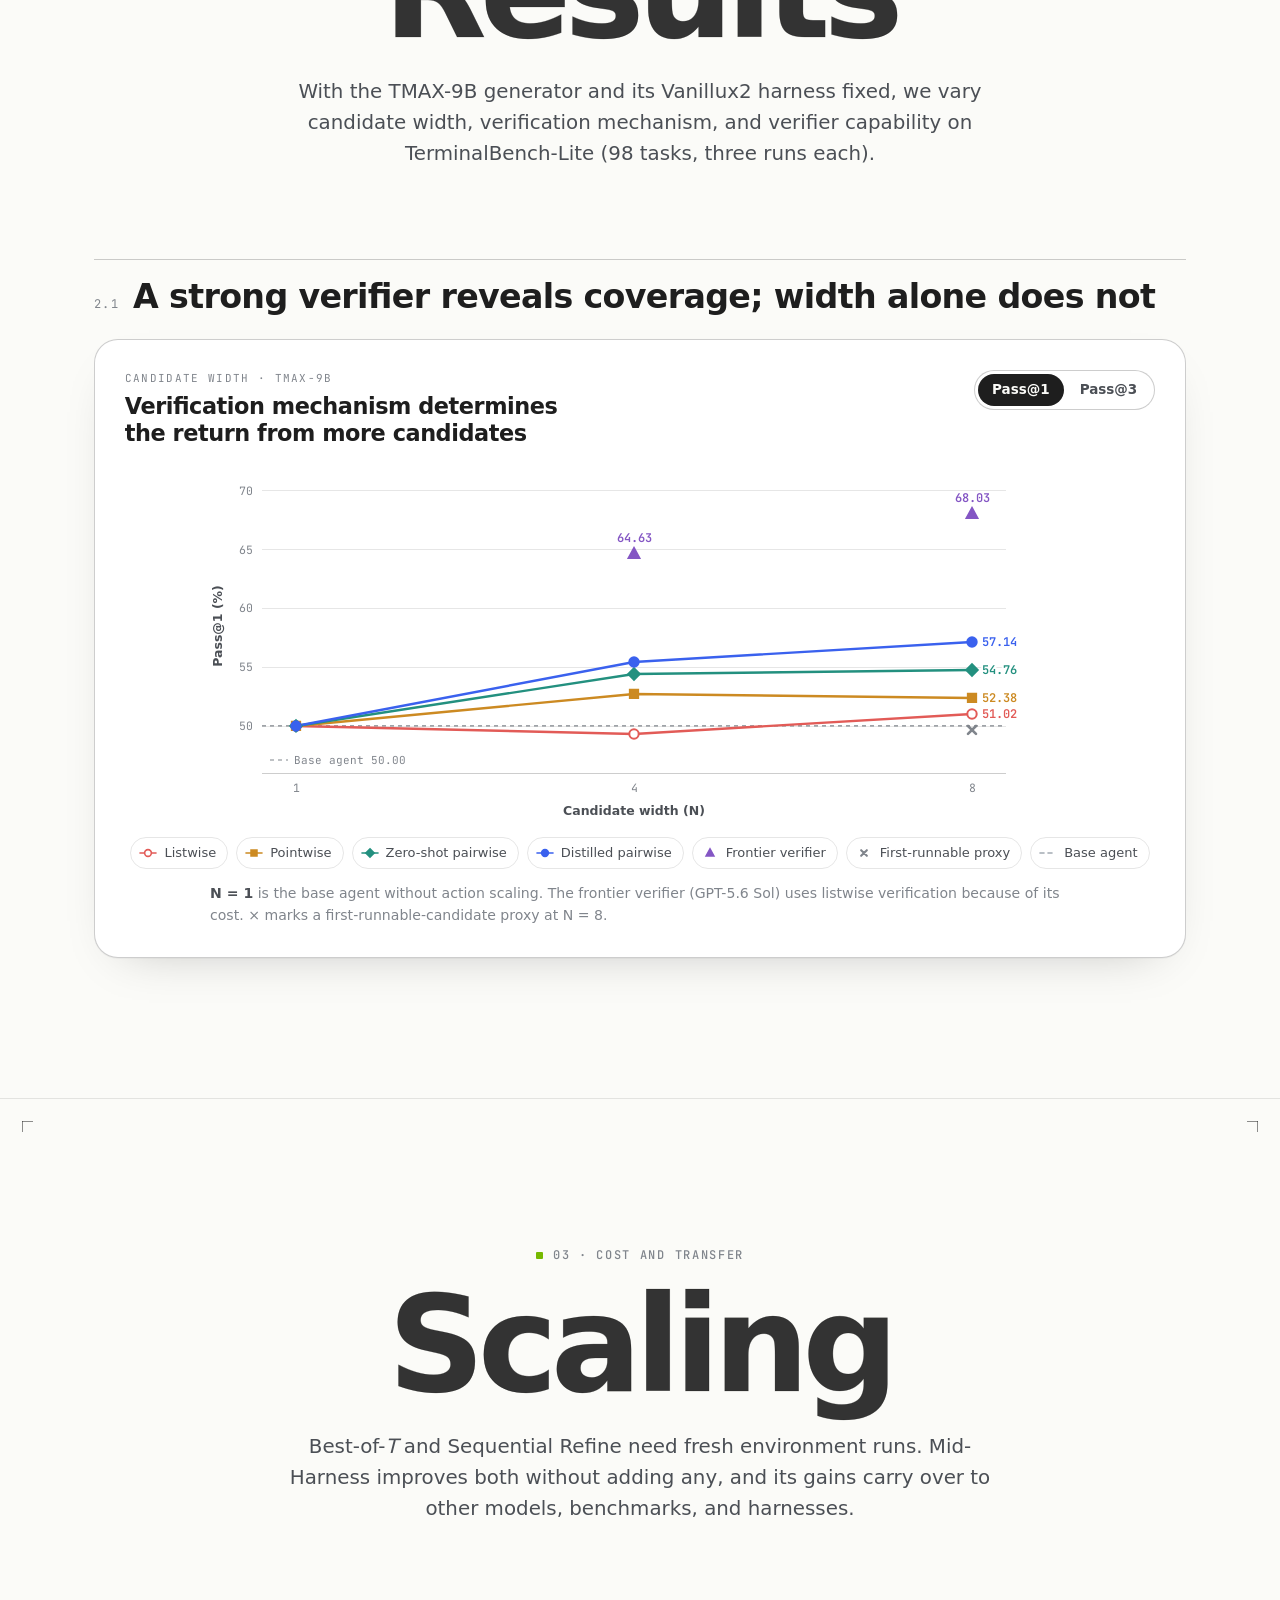
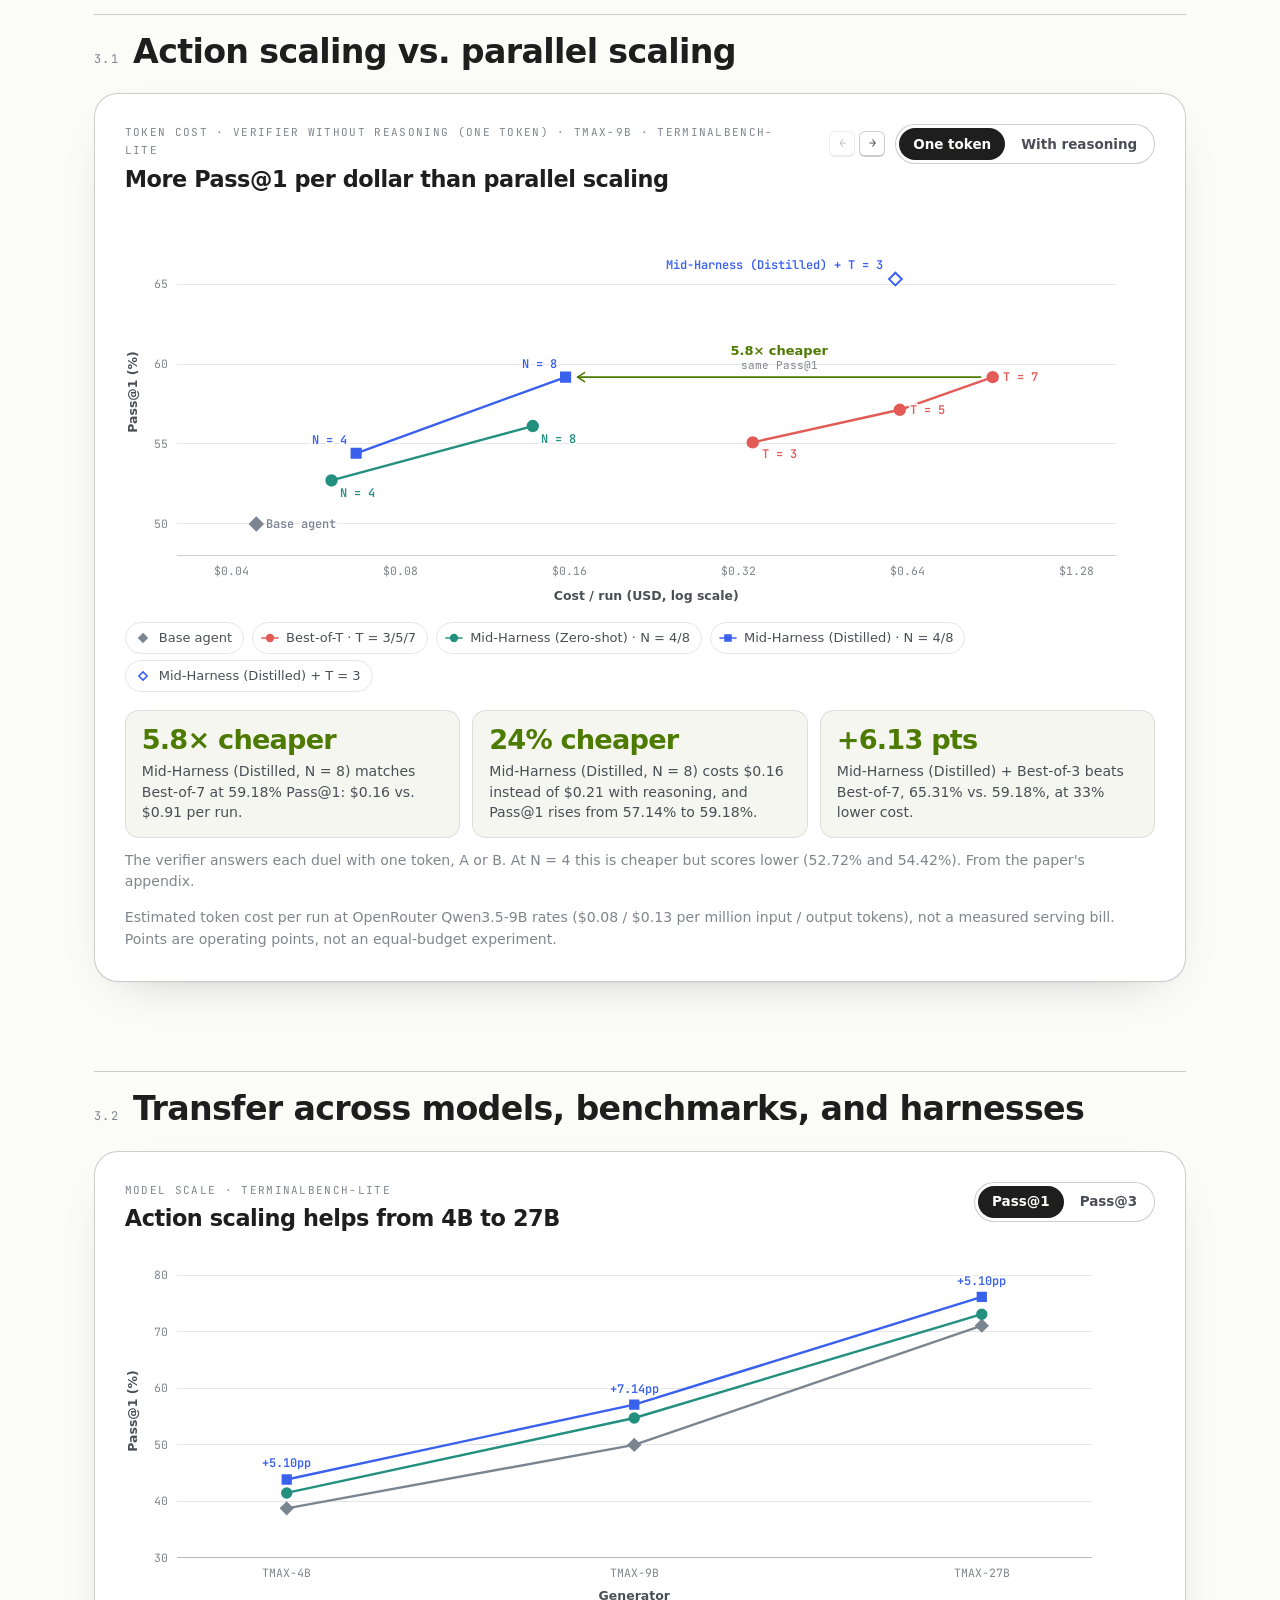
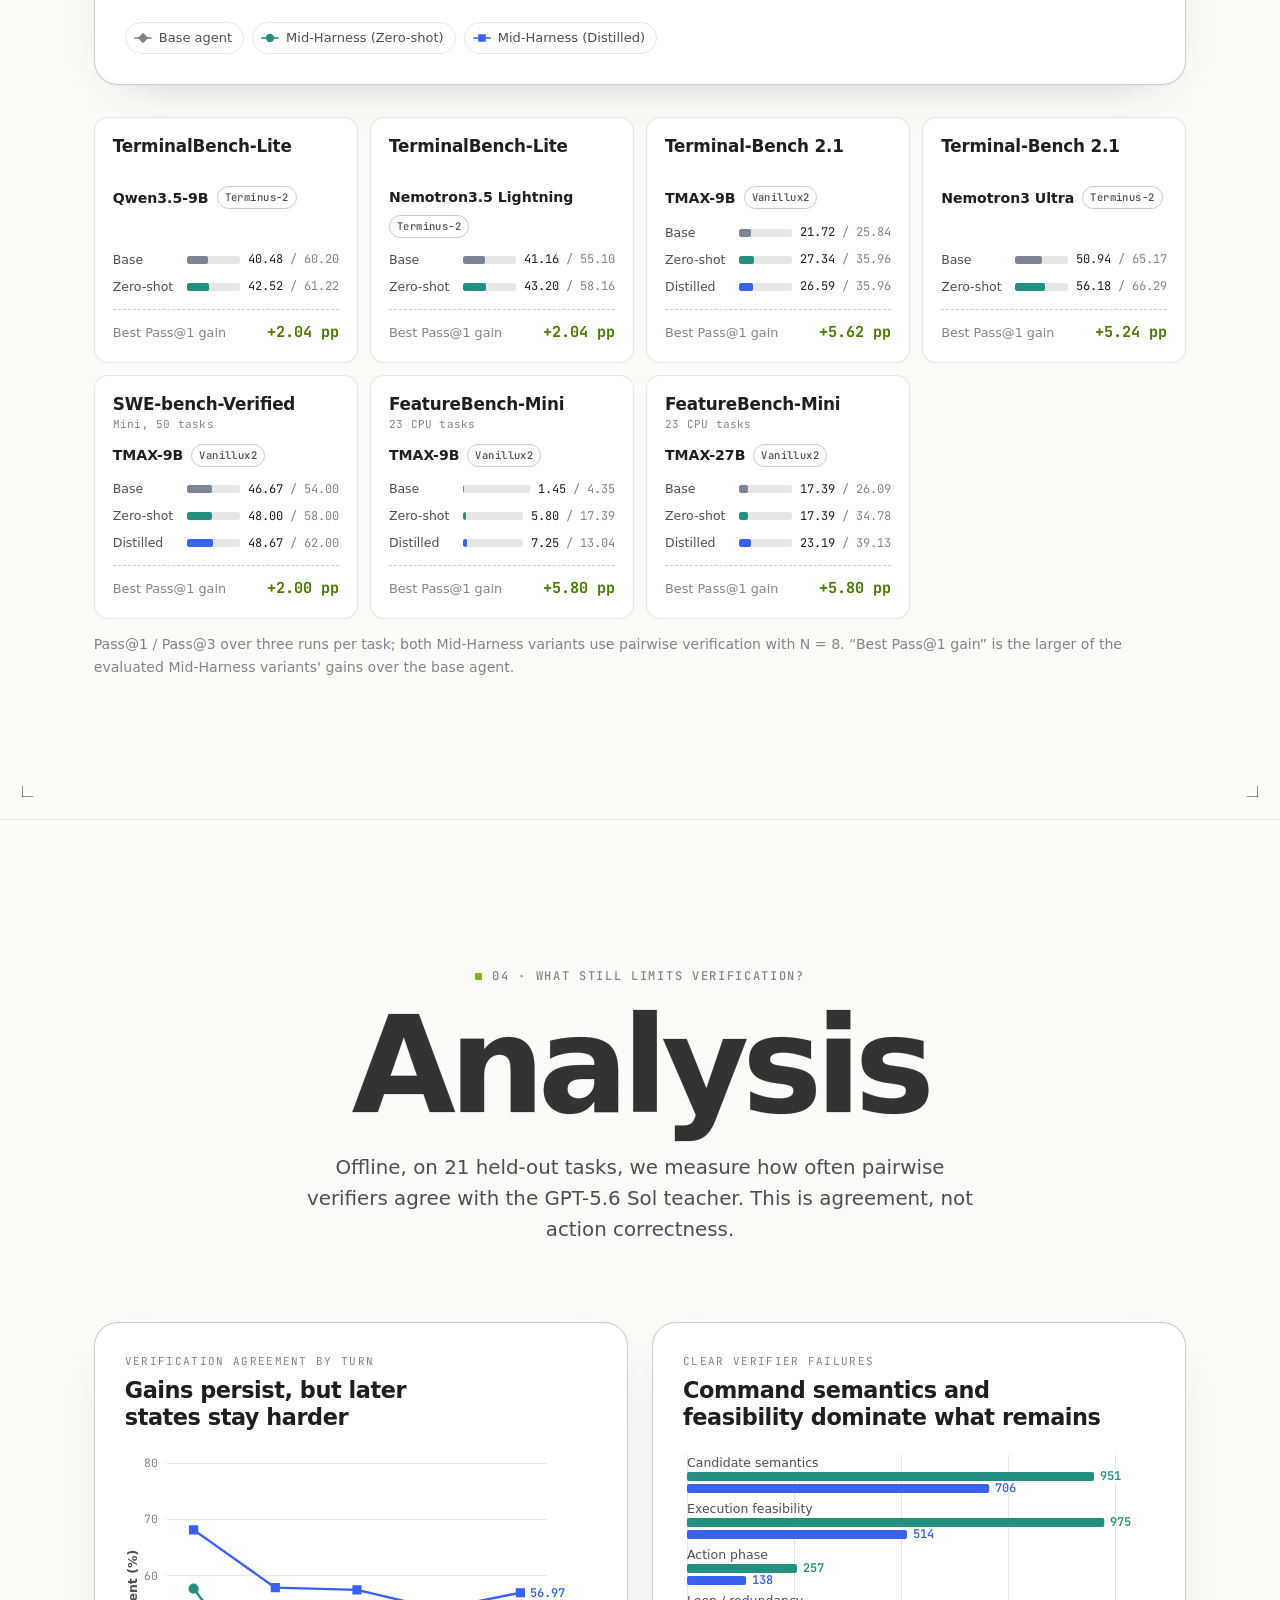
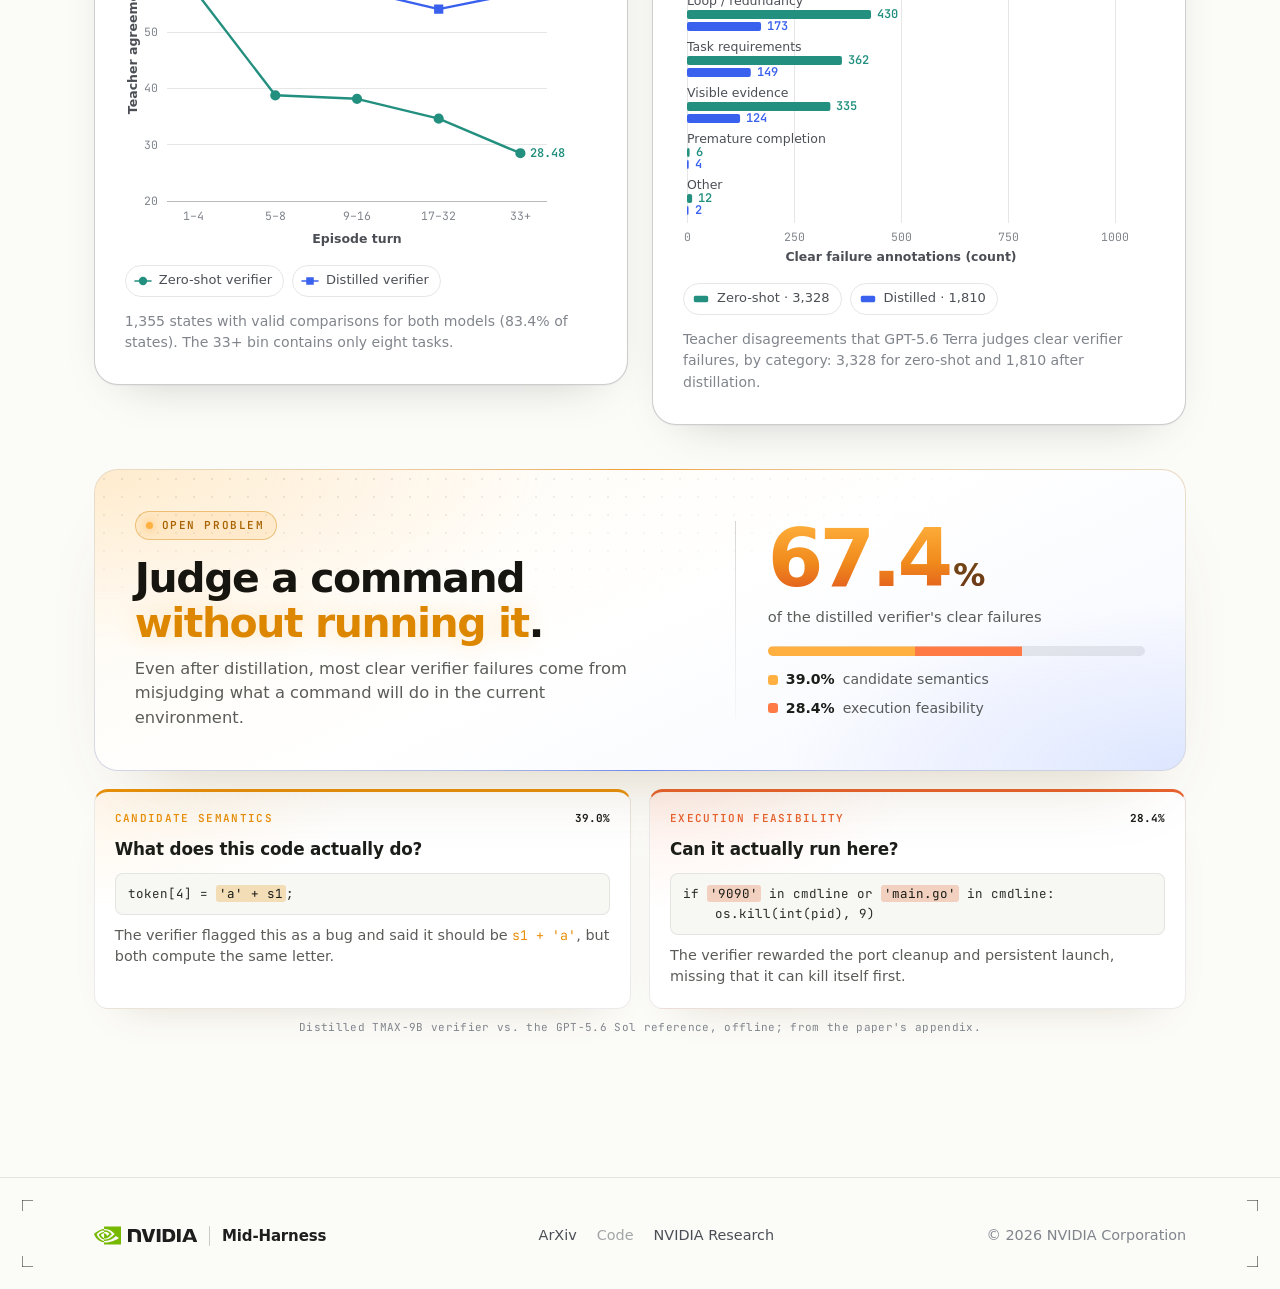
==== commit 2ed20a5b: "Link ArXiv to arXiv:2609.39982 The hero pill and footer link now open https://arxiv.org/abs/2609.399" ====
--- a/index.html
+++ b/index.html
@@ -34,7 +34,7 @@
   <link rel="preconnect" href="https://fonts.googleapis.com">
   <link rel="preconnect" href="https://fonts.gstatic.com" crossorigin>
   <link rel="stylesheet" href="https://fonts.googleapis.com/css2?family=JetBrains+Mono:wght@400;500;600;700&family=VT323&display=swap">
-  <link rel="stylesheet" href="assets/css/style.css?v=20260930l">
+  <link rel="stylesheet" href="assets/css/style.css?v=20261001a">
 
   <script>
     (function () {
@@ -706,8 +706,8 @@
 
   <div class="chart-tip" id="chart-tip" role="tooltip"></div>
 
-  <script src="assets/js/data.js?v=20260930l" defer></script>
-  <script src="assets/js/charts.js?v=20260930l" defer></script>
-  <script src="assets/js/main.js?v=20260930l" defer></script>
+  <script src="assets/js/data.js?v=20261001a" defer></script>
+  <script src="assets/js/charts.js?v=20261001a" defer></script>
+  <script src="assets/js/main.js?v=20261001a" defer></script>
 </body>
 </html>
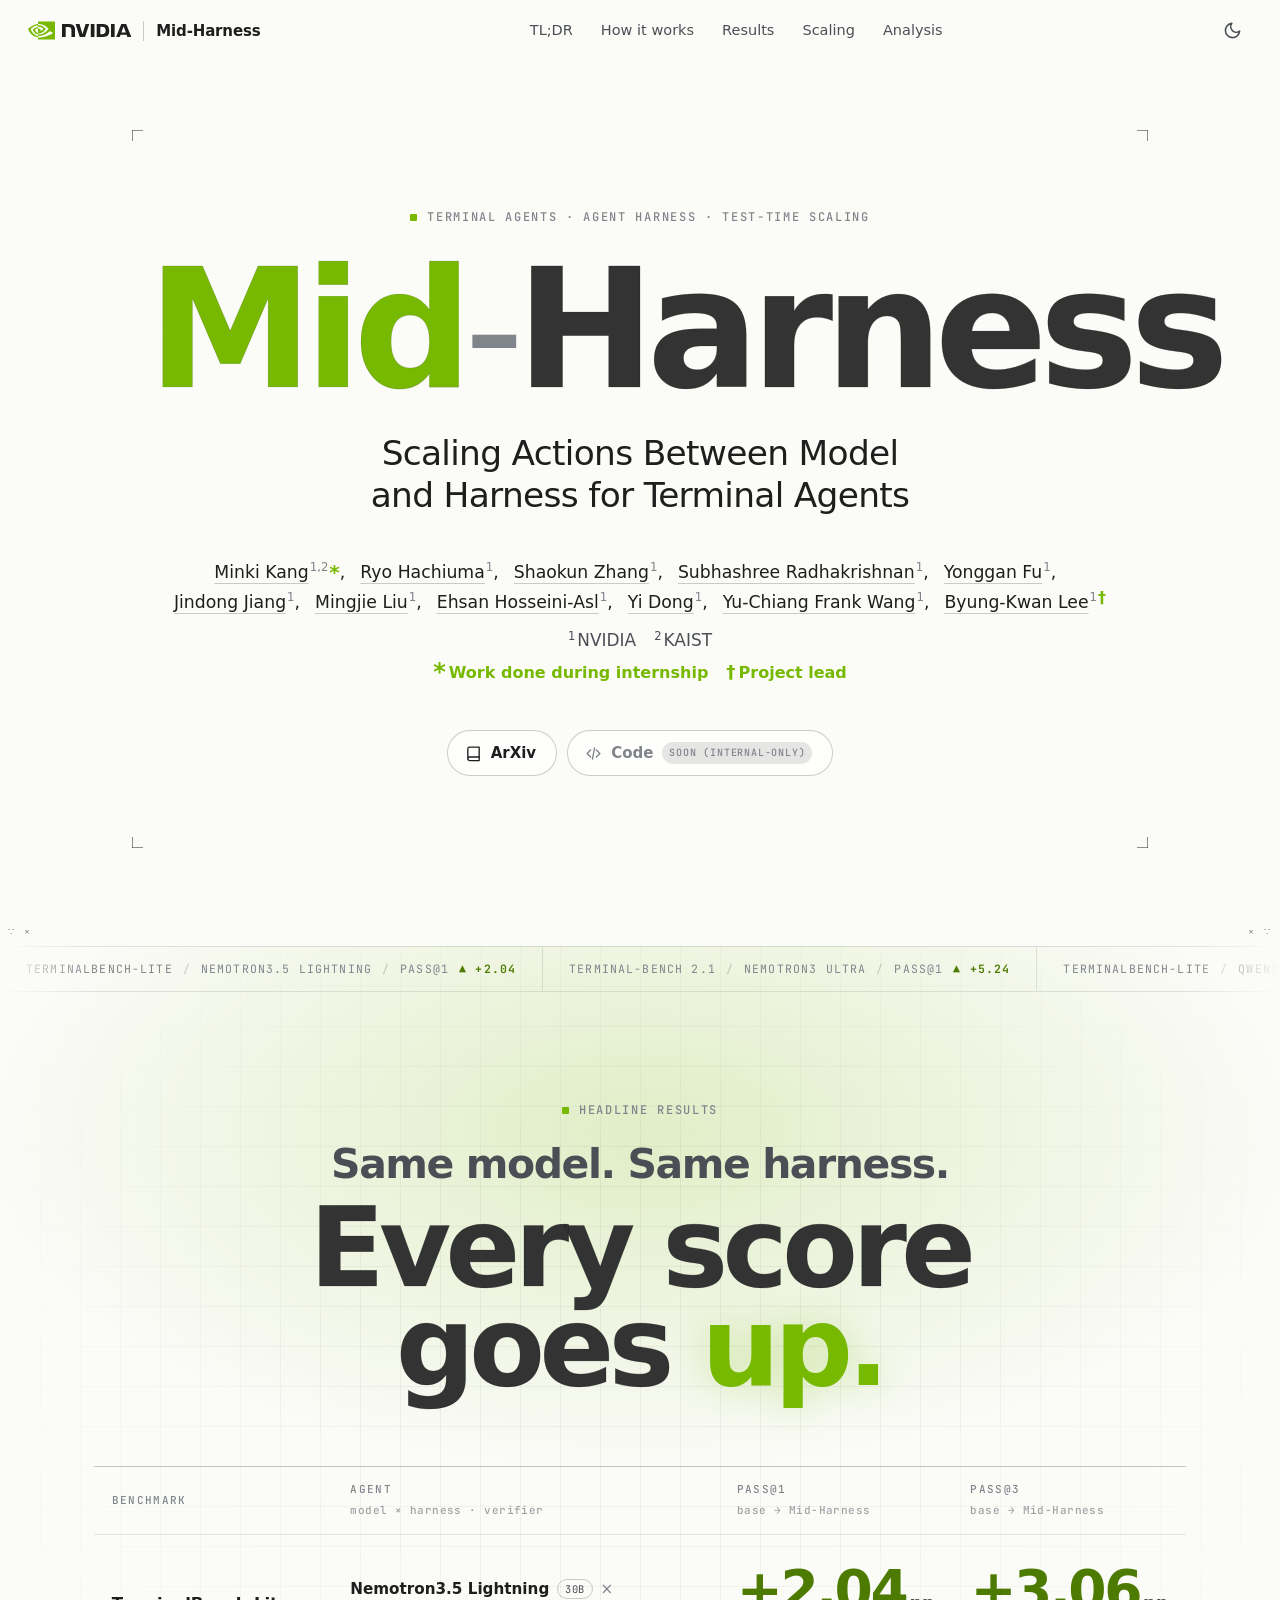
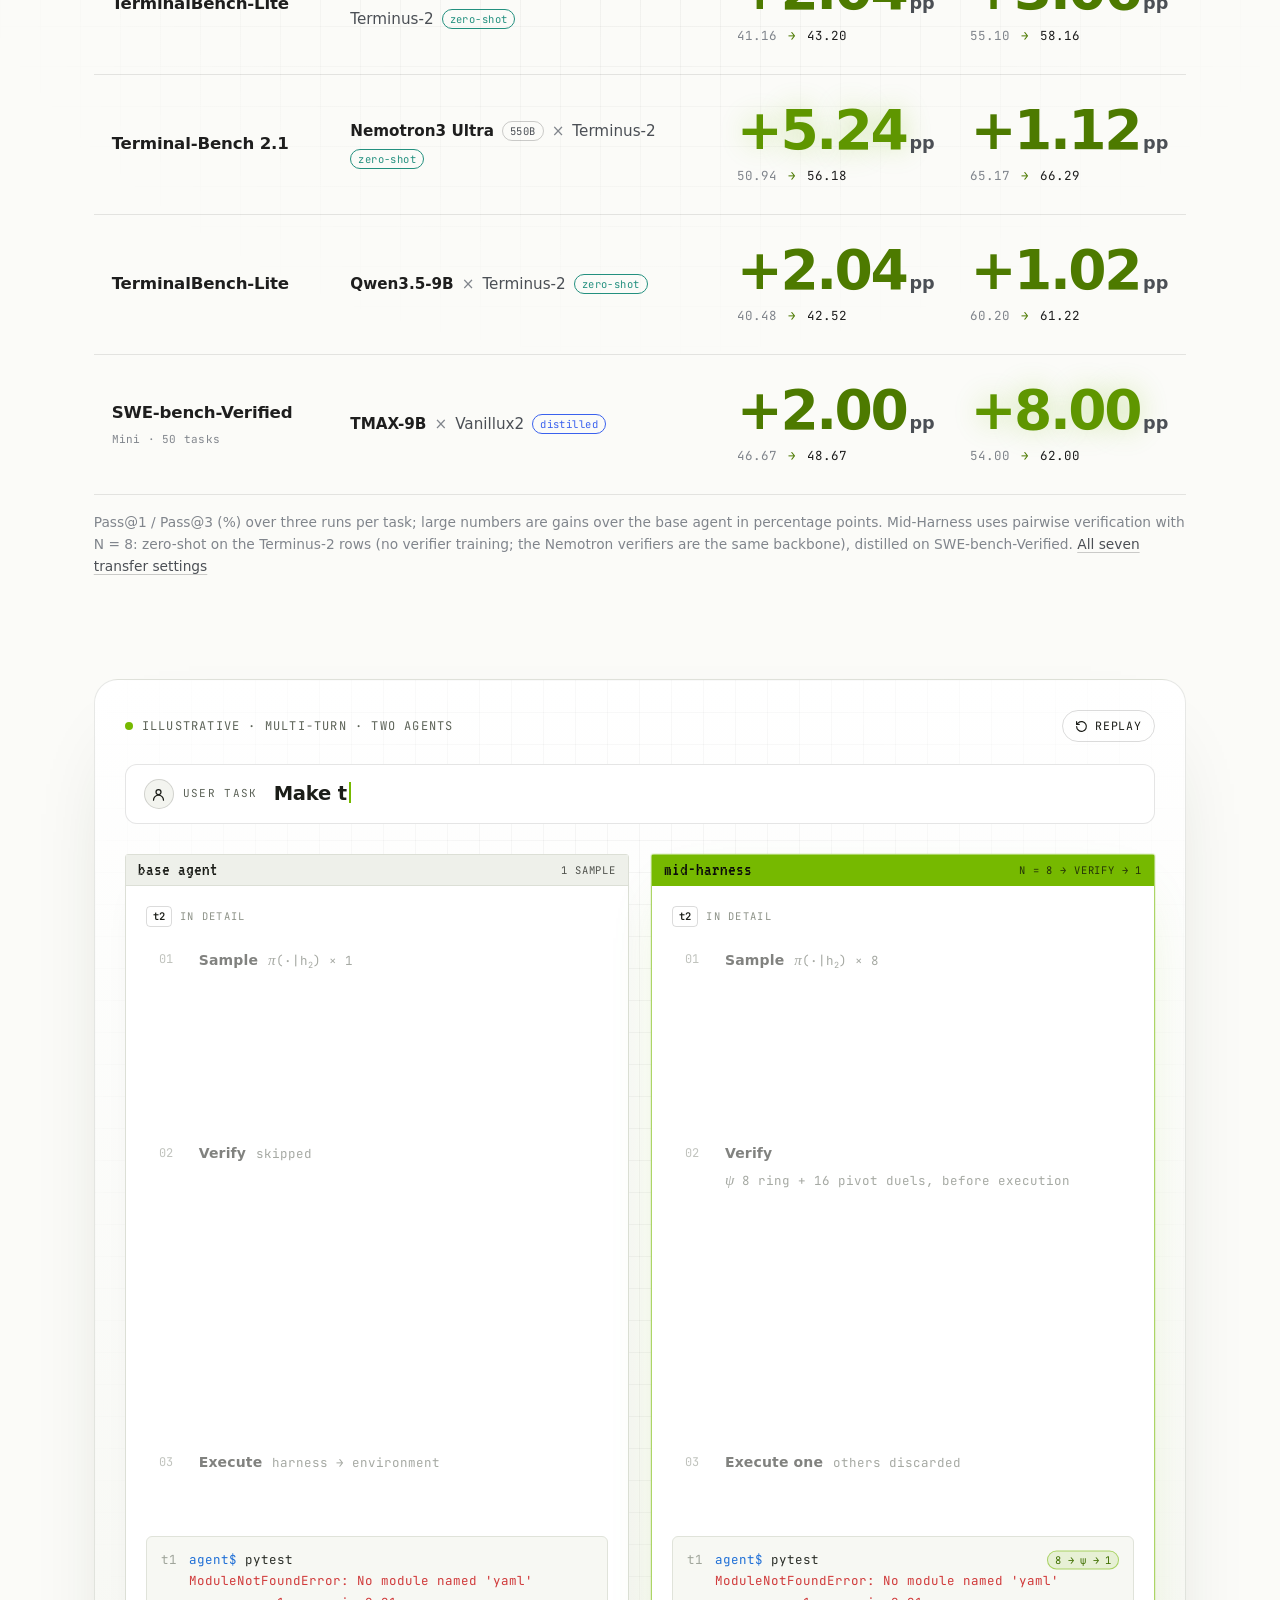
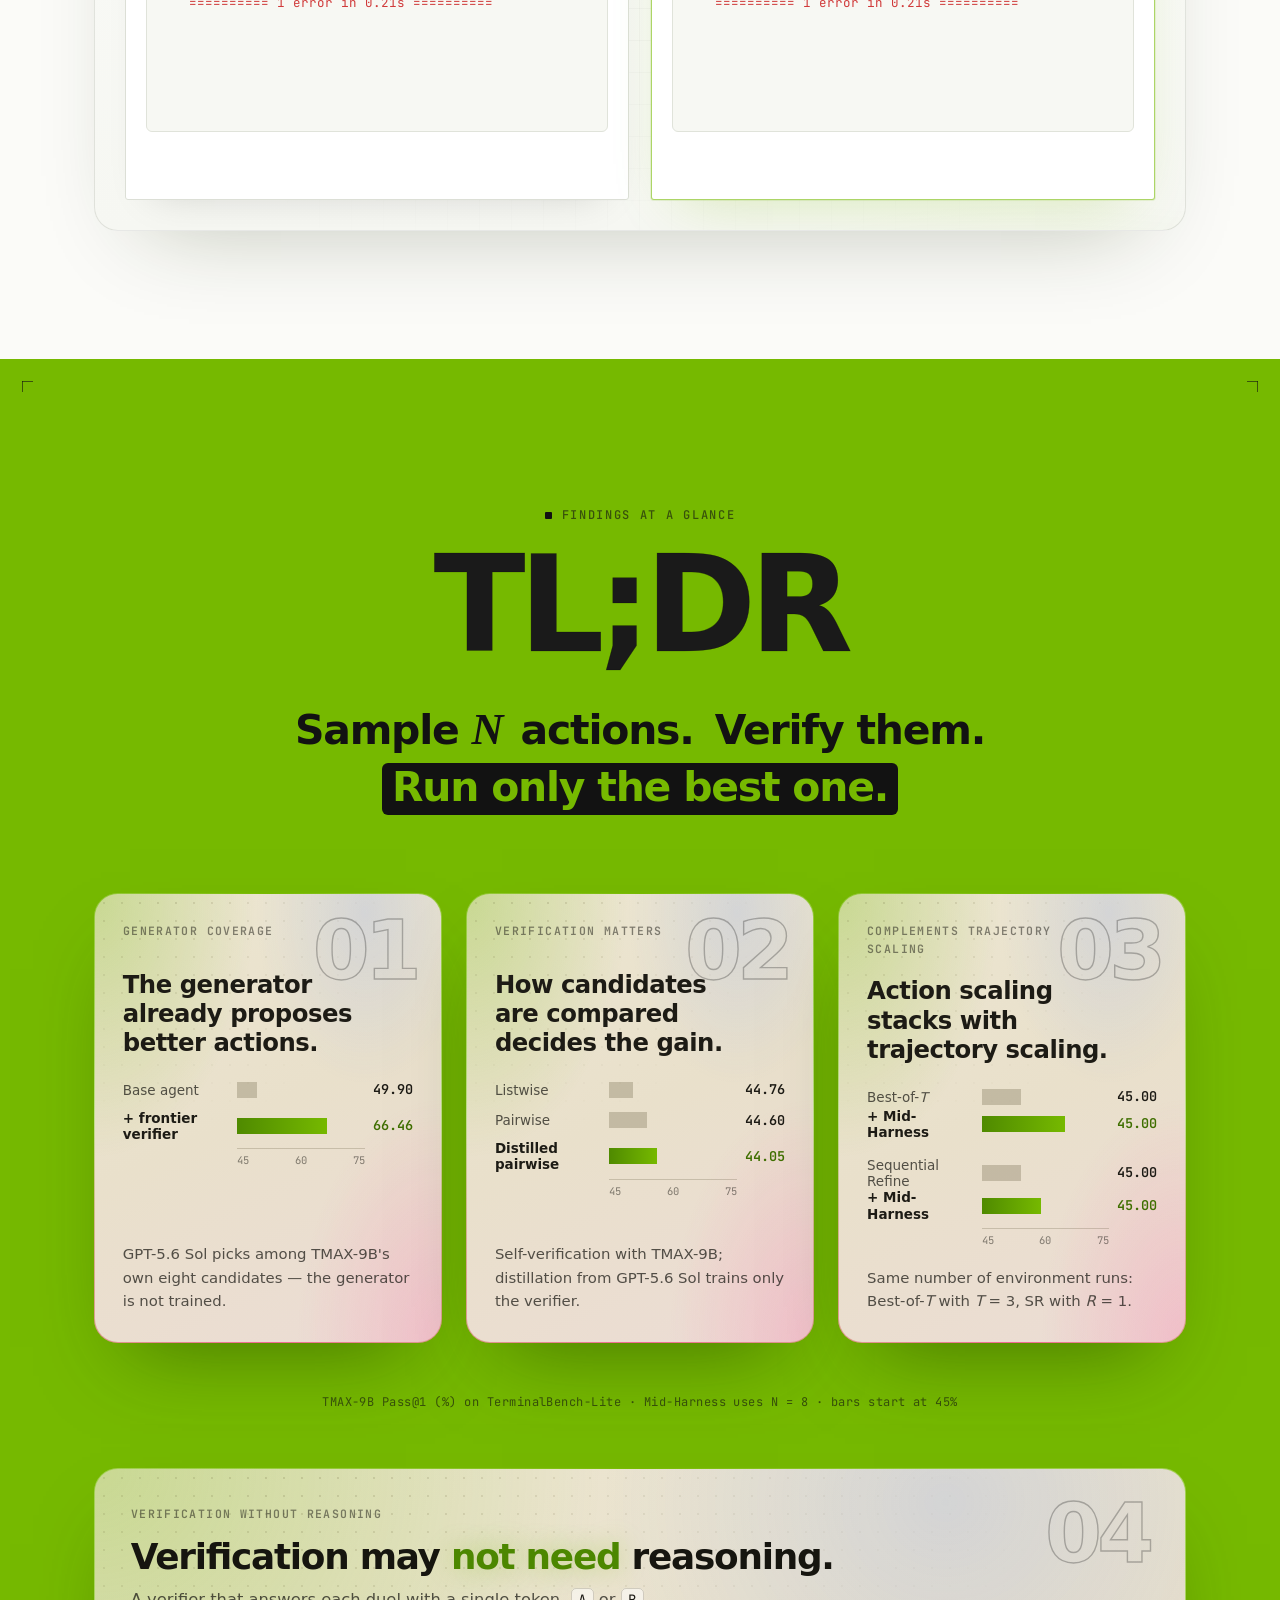
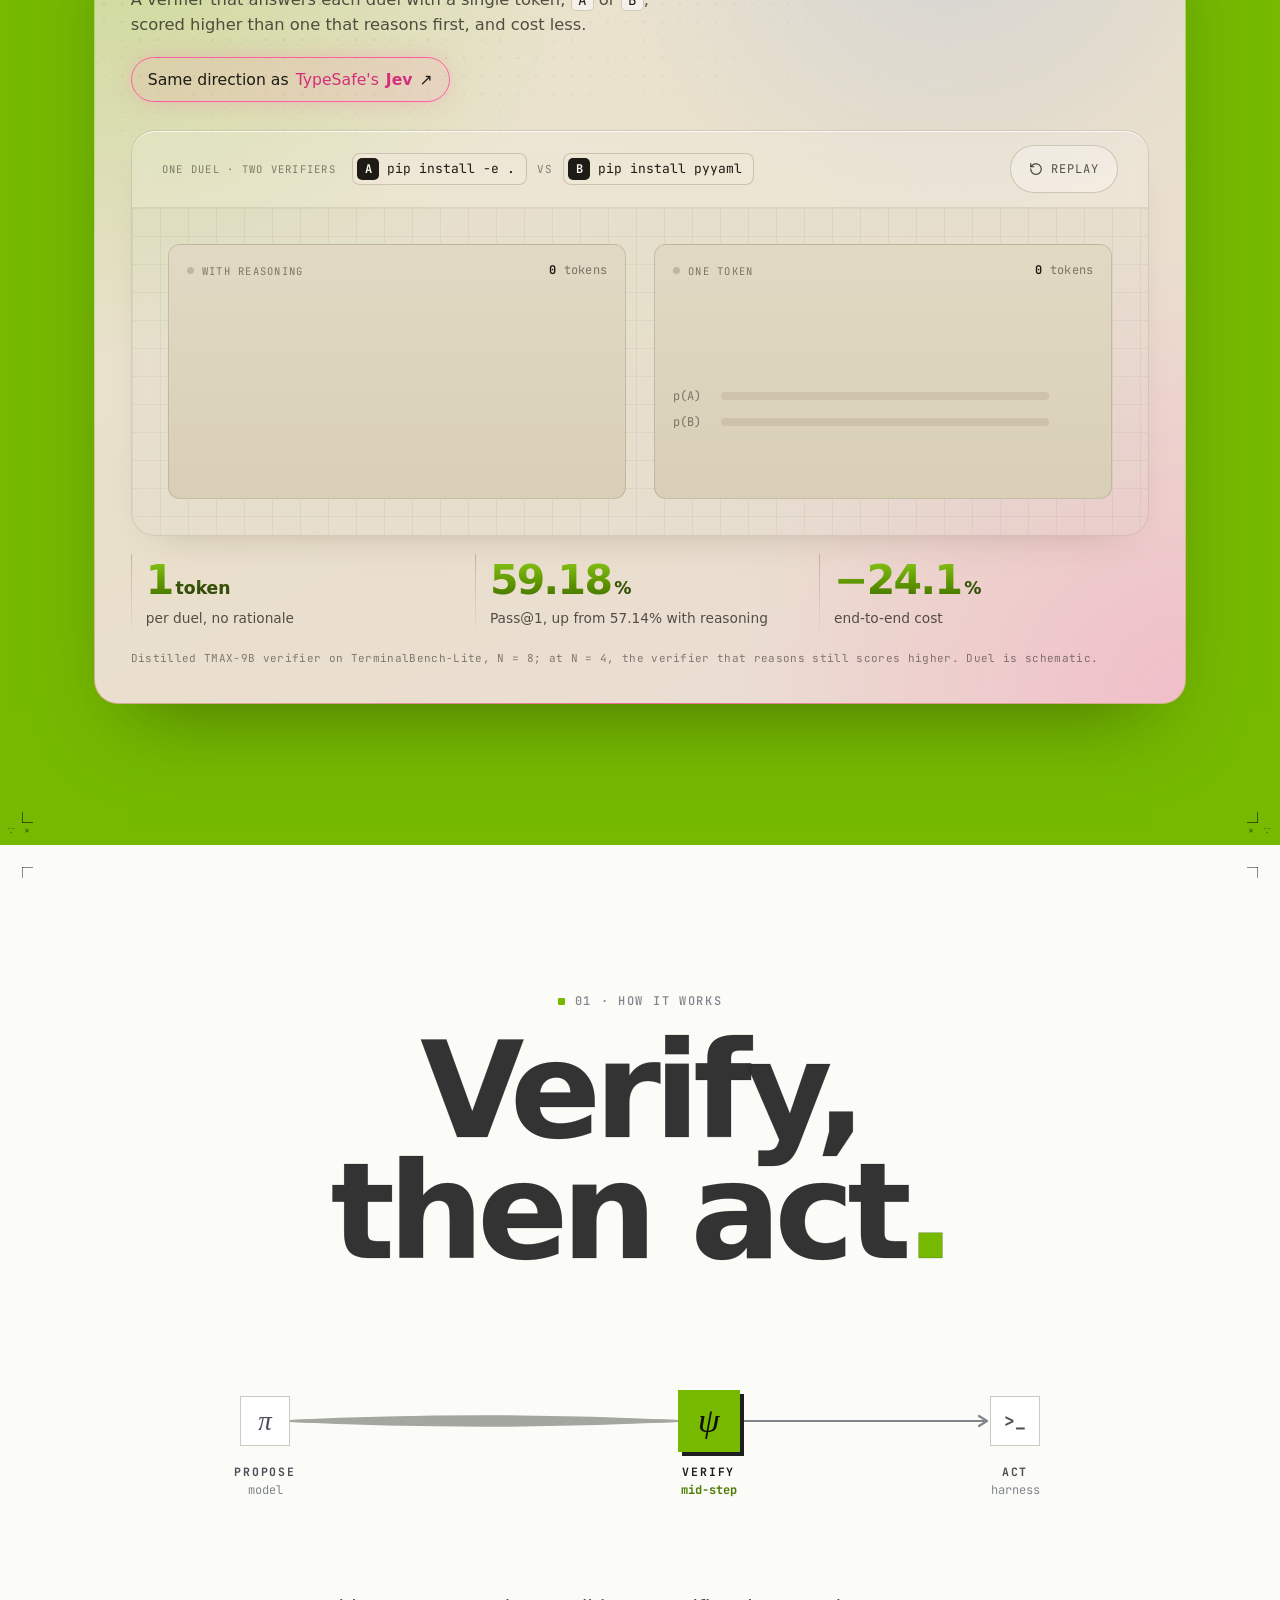
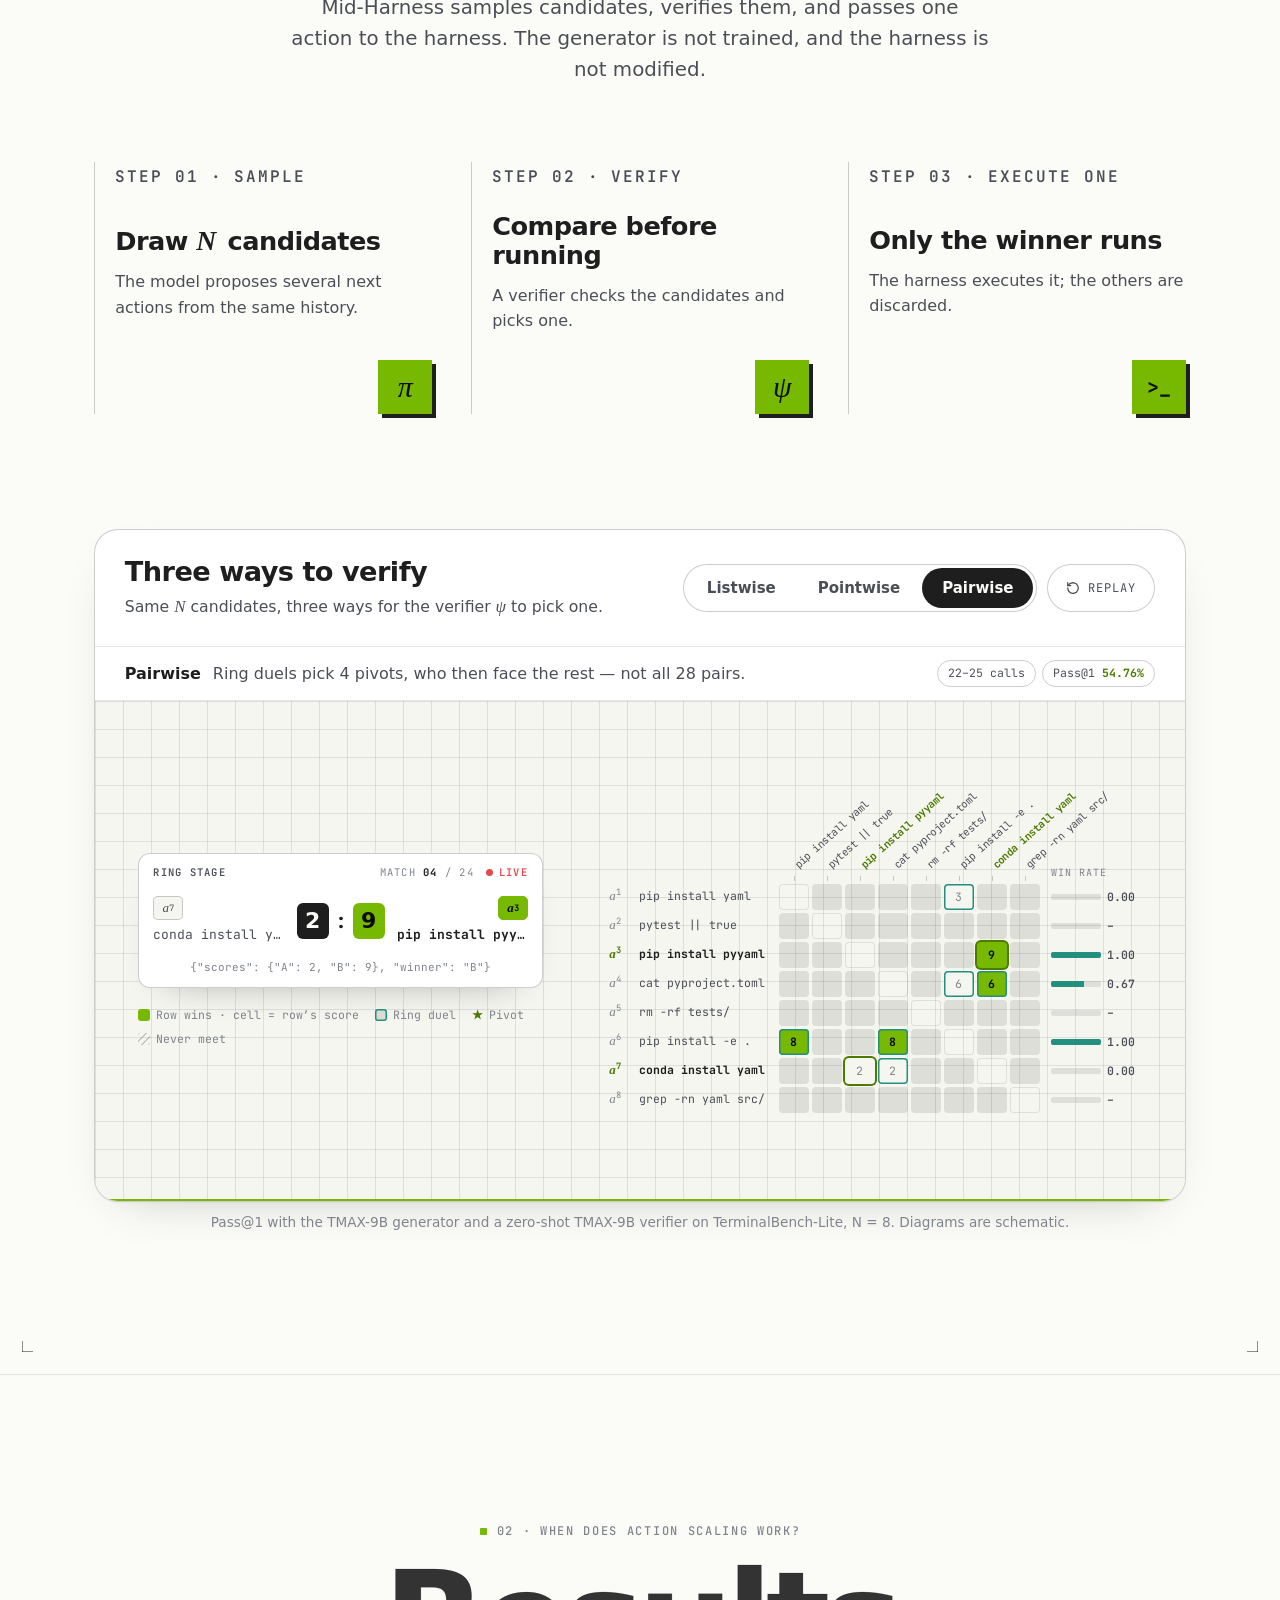
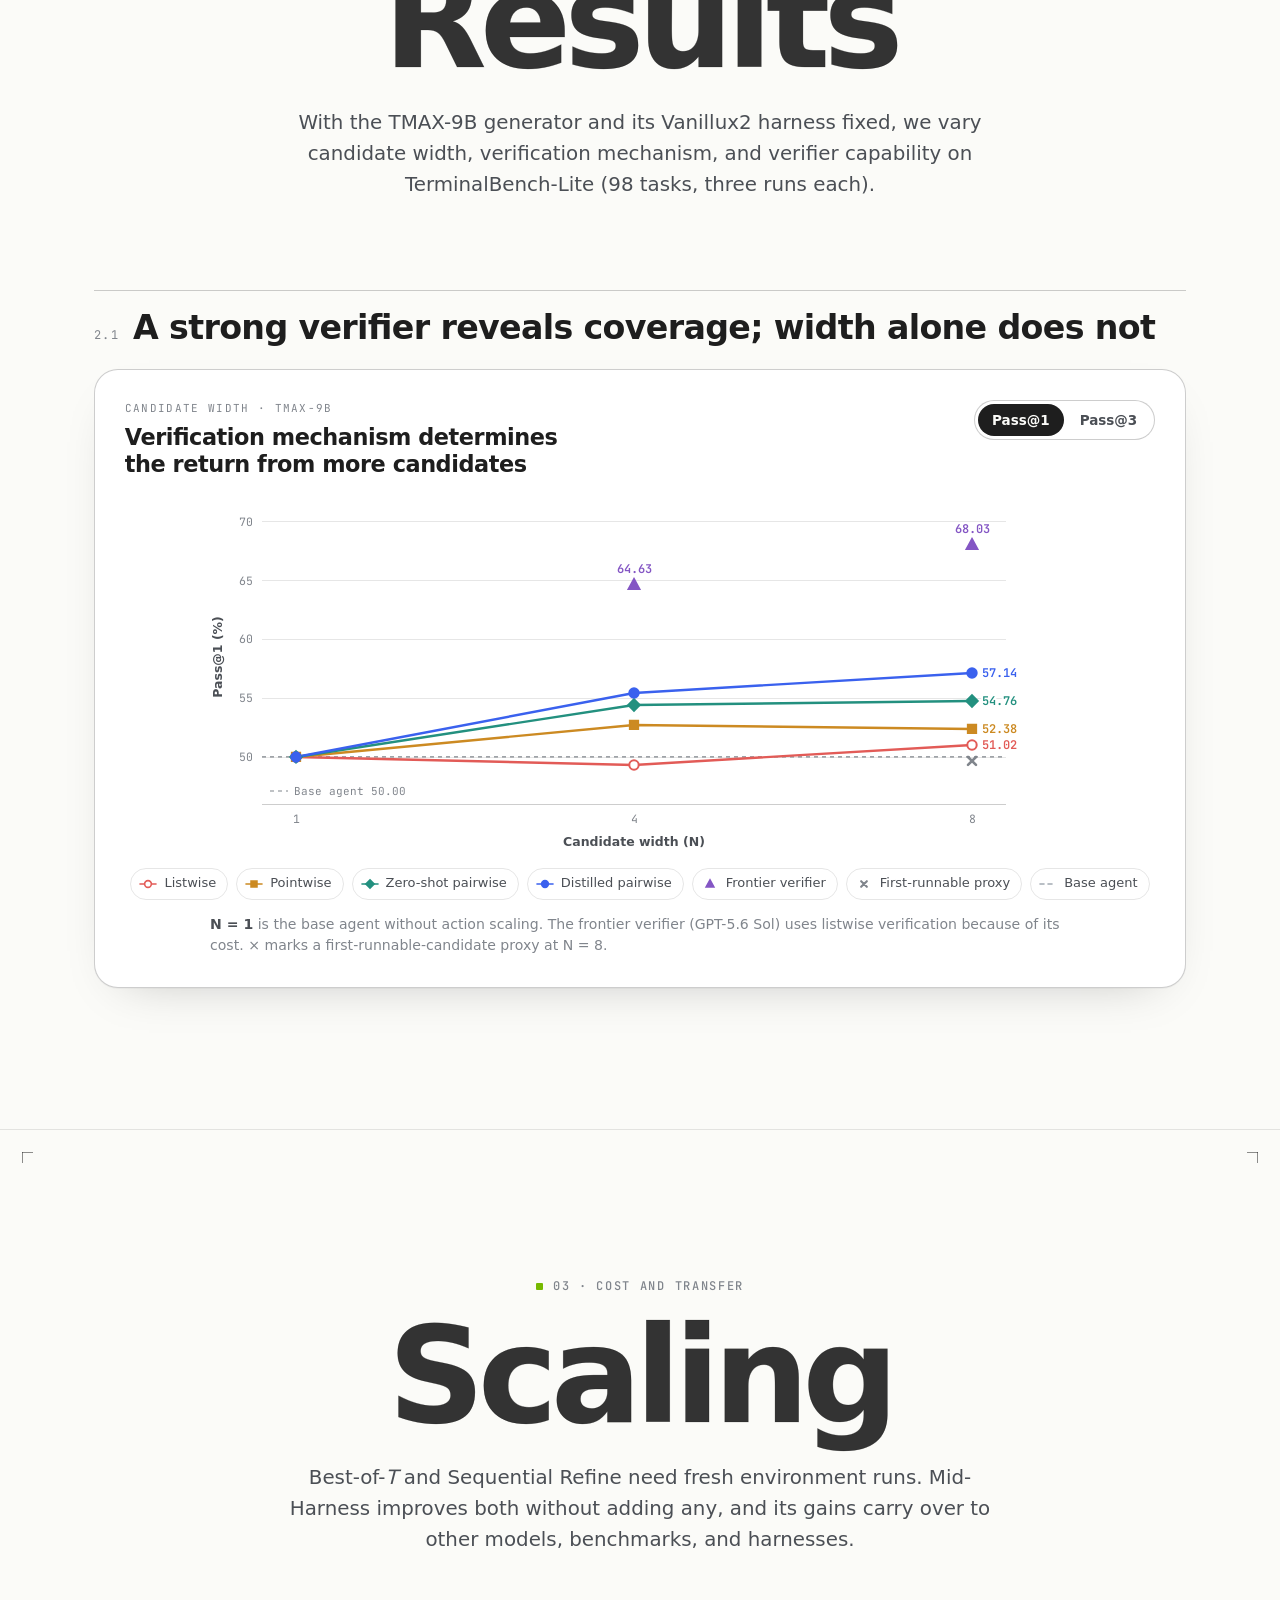
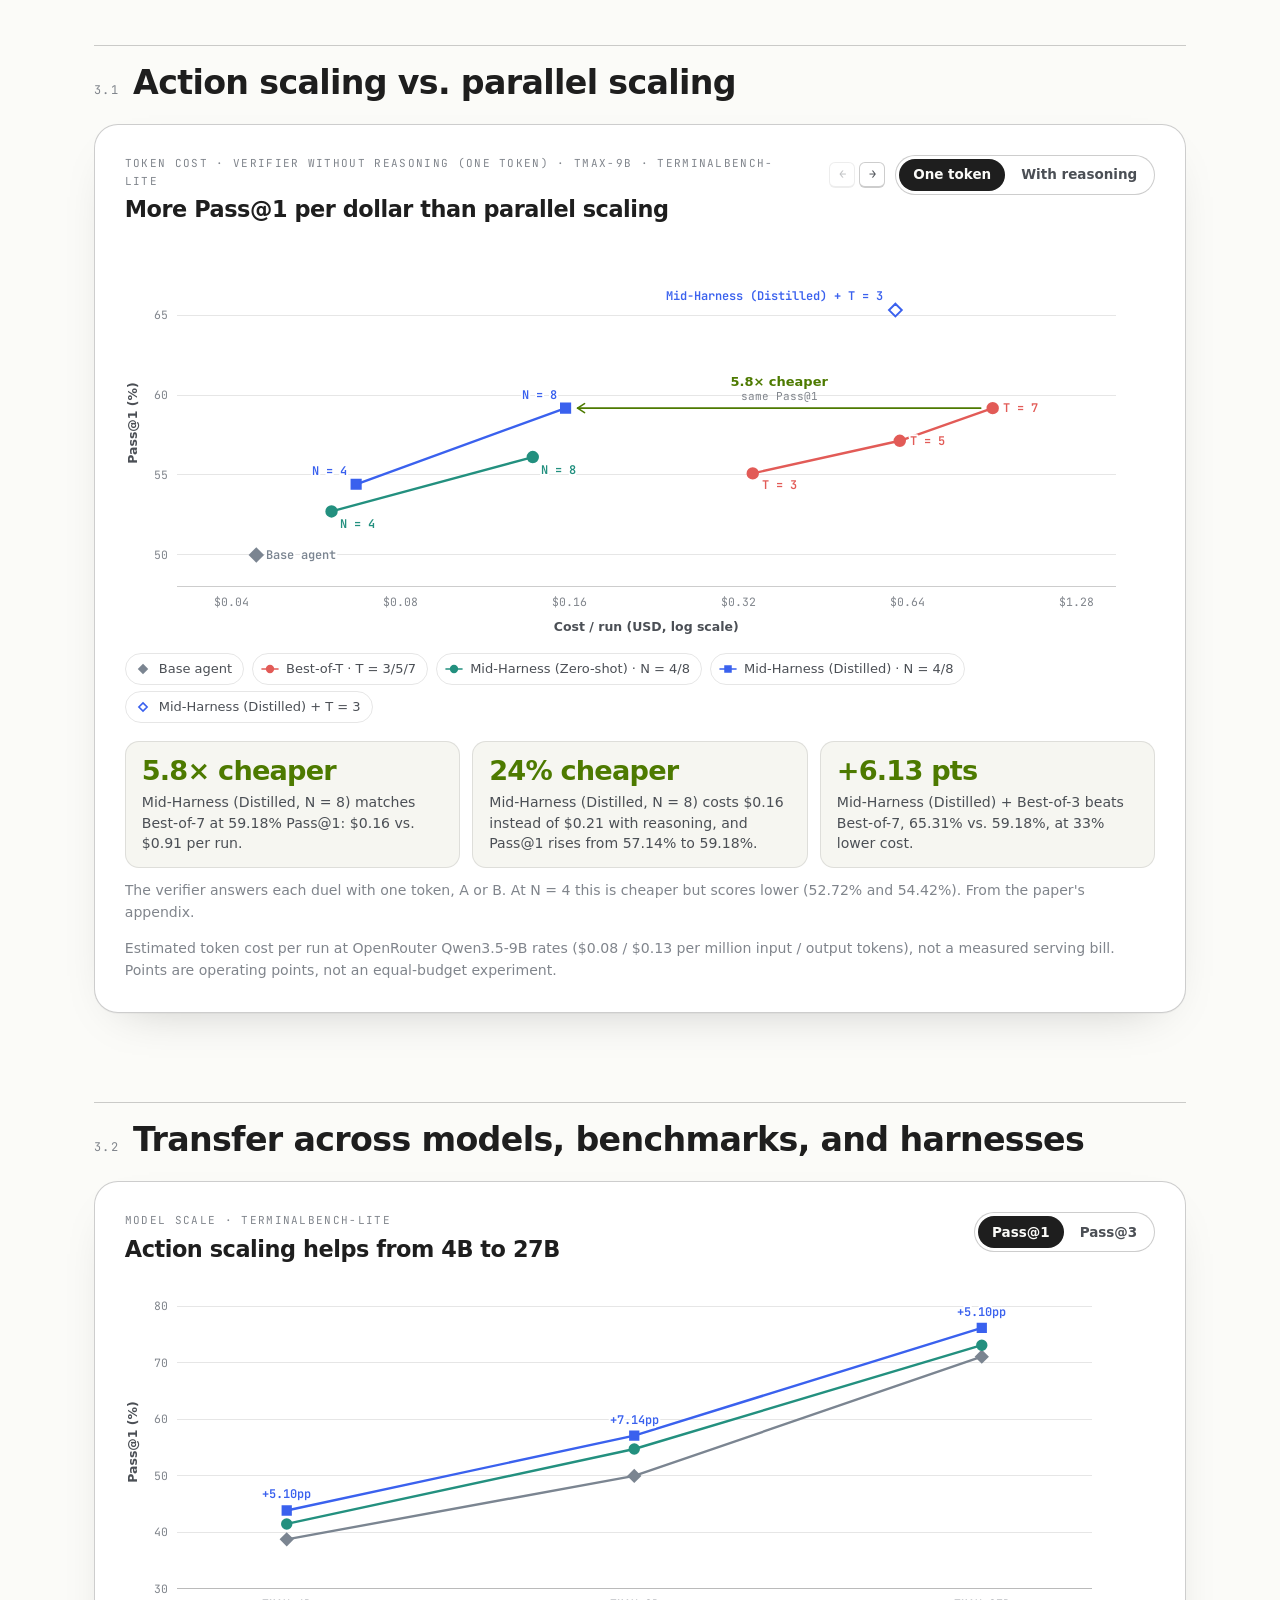
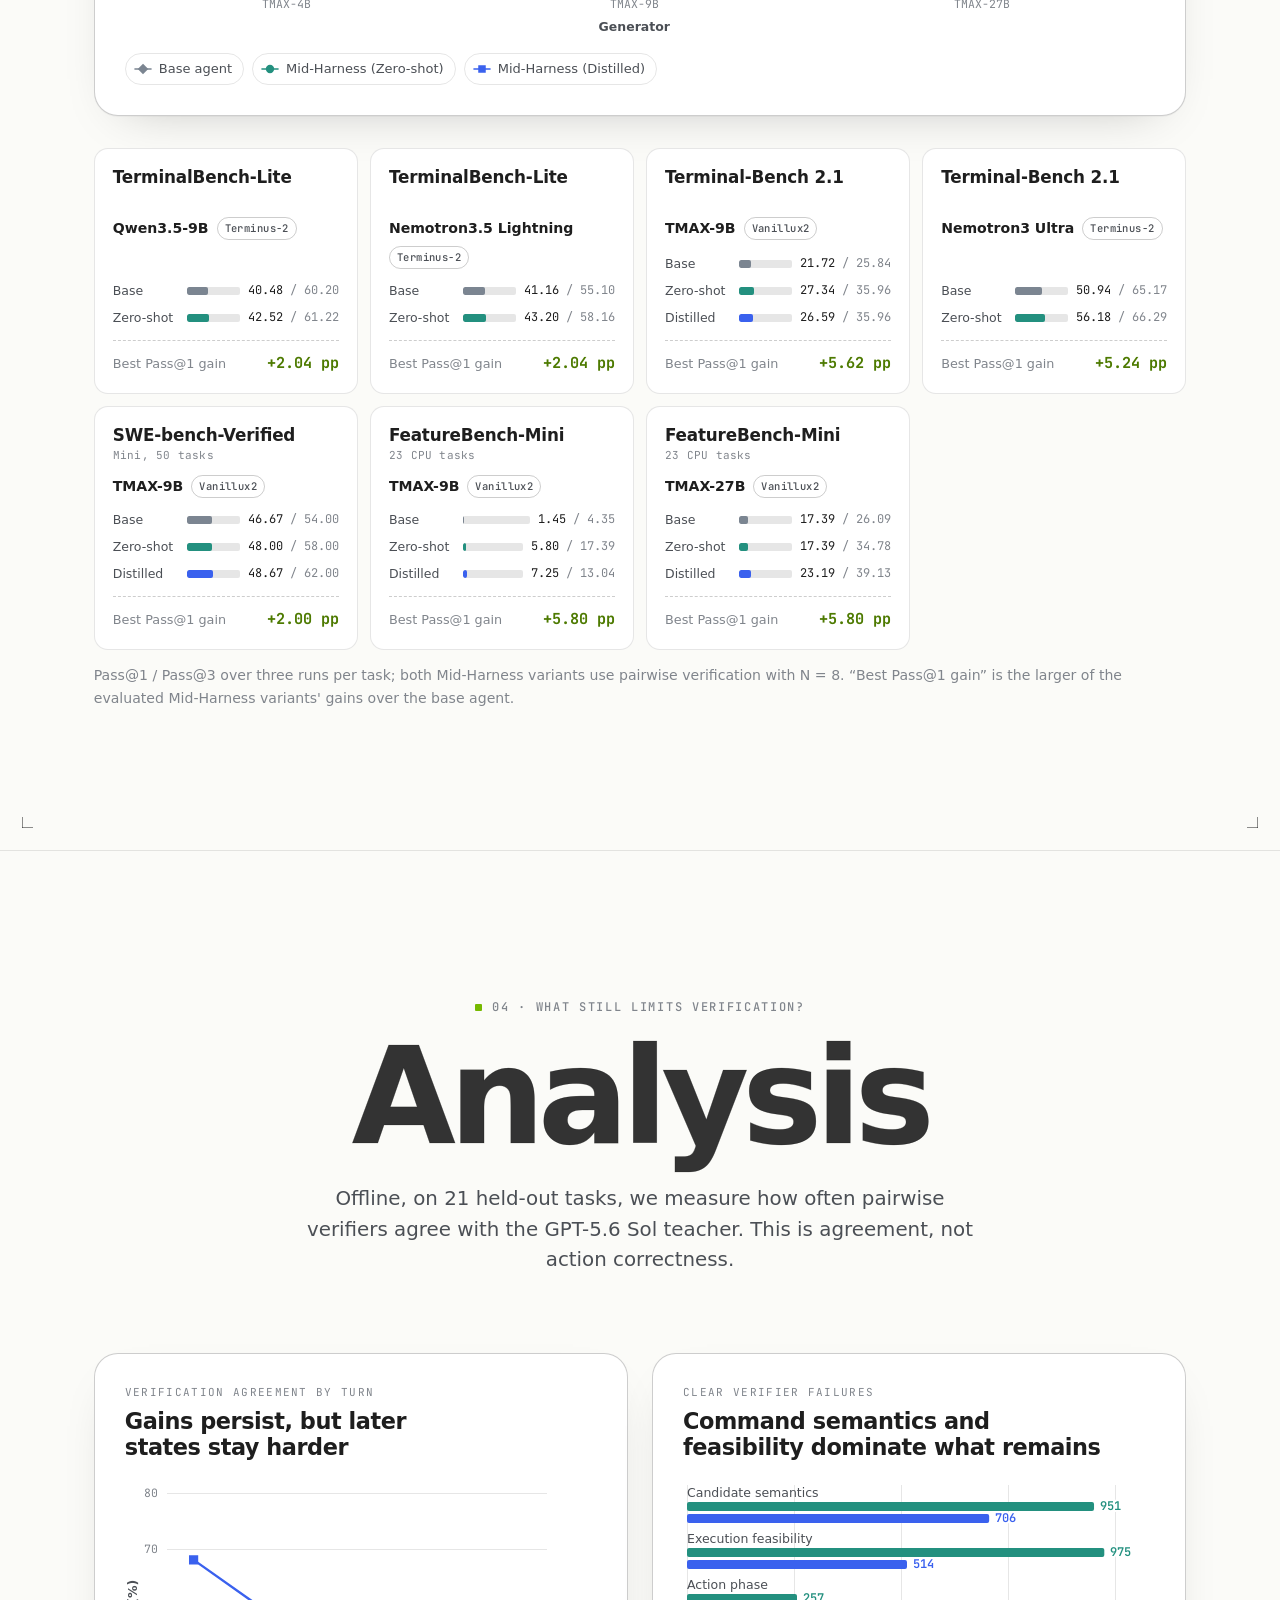
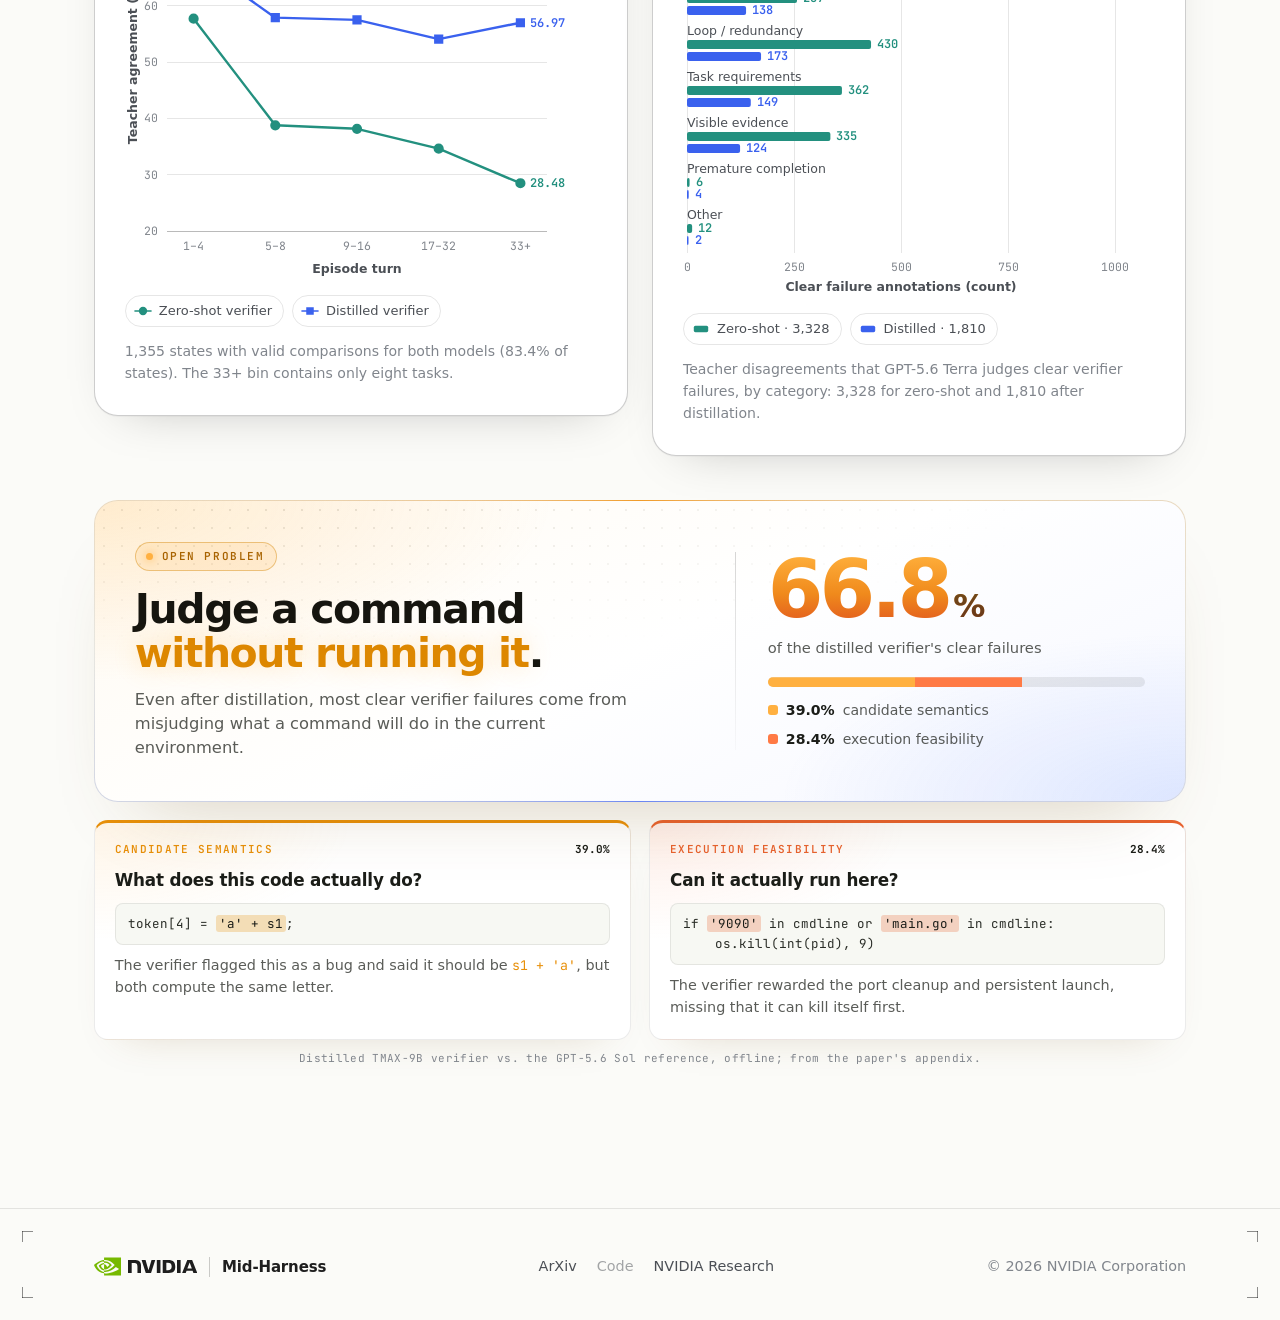
==== commit 0e13aced: "Drop the word unchanged from the page The How it works lede now says the harness is not modified, an" ====
--- a/index.html
+++ b/index.html
@@ -4,7 +4,7 @@
   <meta charset="utf-8">
   <meta name="viewport" content="width=device-width, initial-scale=1, viewport-fit=cover">
   <title>Mid-Harness: Scaling Actions Between Model and Harness for Terminal Agents</title>
-  <meta name="description" content="Mid-Harness samples and verifies candidate actions at the model–harness boundary of terminal agents before one is executed. With a GPT-5.6 Sol verifier, TMAX-9B Pass@1 on TerminalBench-Lite rises from 50.00% to 68.03%; the generator is not trained and the harness is unchanged.">
+  <meta name="description" content="Mid-Harness samples and verifies candidate actions at the model–harness boundary of terminal agents before one is executed. With a GPT-5.6 Sol verifier, TMAX-9B Pass@1 on TerminalBench-Lite rises from 50.00% to 68.03%; the generator is not trained and the harness needs no changes.">
   <meta name="author" content="Minki Kang, Ryo Hachiuma, Shaokun Zhang, Subhashree Radhakrishnan, Yonggan Fu, Jindong Jiang, Mingjie Liu, Ehsan Hosseini-Asl, Yi Dong, Yu-Chiang Frank Wang, Byung-Kwan Lee">
   <meta name="color-scheme" content="light dark">
   <meta name="theme-color" content="#fbfbf8" media="(prefers-color-scheme: light)">
@@ -446,7 +446,7 @@
             <div class="mr-link mr-out"><svg aria-hidden="true"></svg><span class="mr-tag"><i>a</i><sup>⋆</sup></span></div>
             <div class="mr-node mr-harness"><span class="mr-glyph mono-g">&gt;_</span><b>Act</b><small>harness</small></div>
           </div>
-          <p class="lede">Mid-Harness samples candidates, verifies them, and passes one action to the unchanged harness. The generator is not trained.</p>
+          <p class="lede">Mid-Harness samples candidates, verifies them, and passes one action to the harness. The generator is not trained, and the harness is not modified.</p>
         </header>
 
         <div class="steps3">
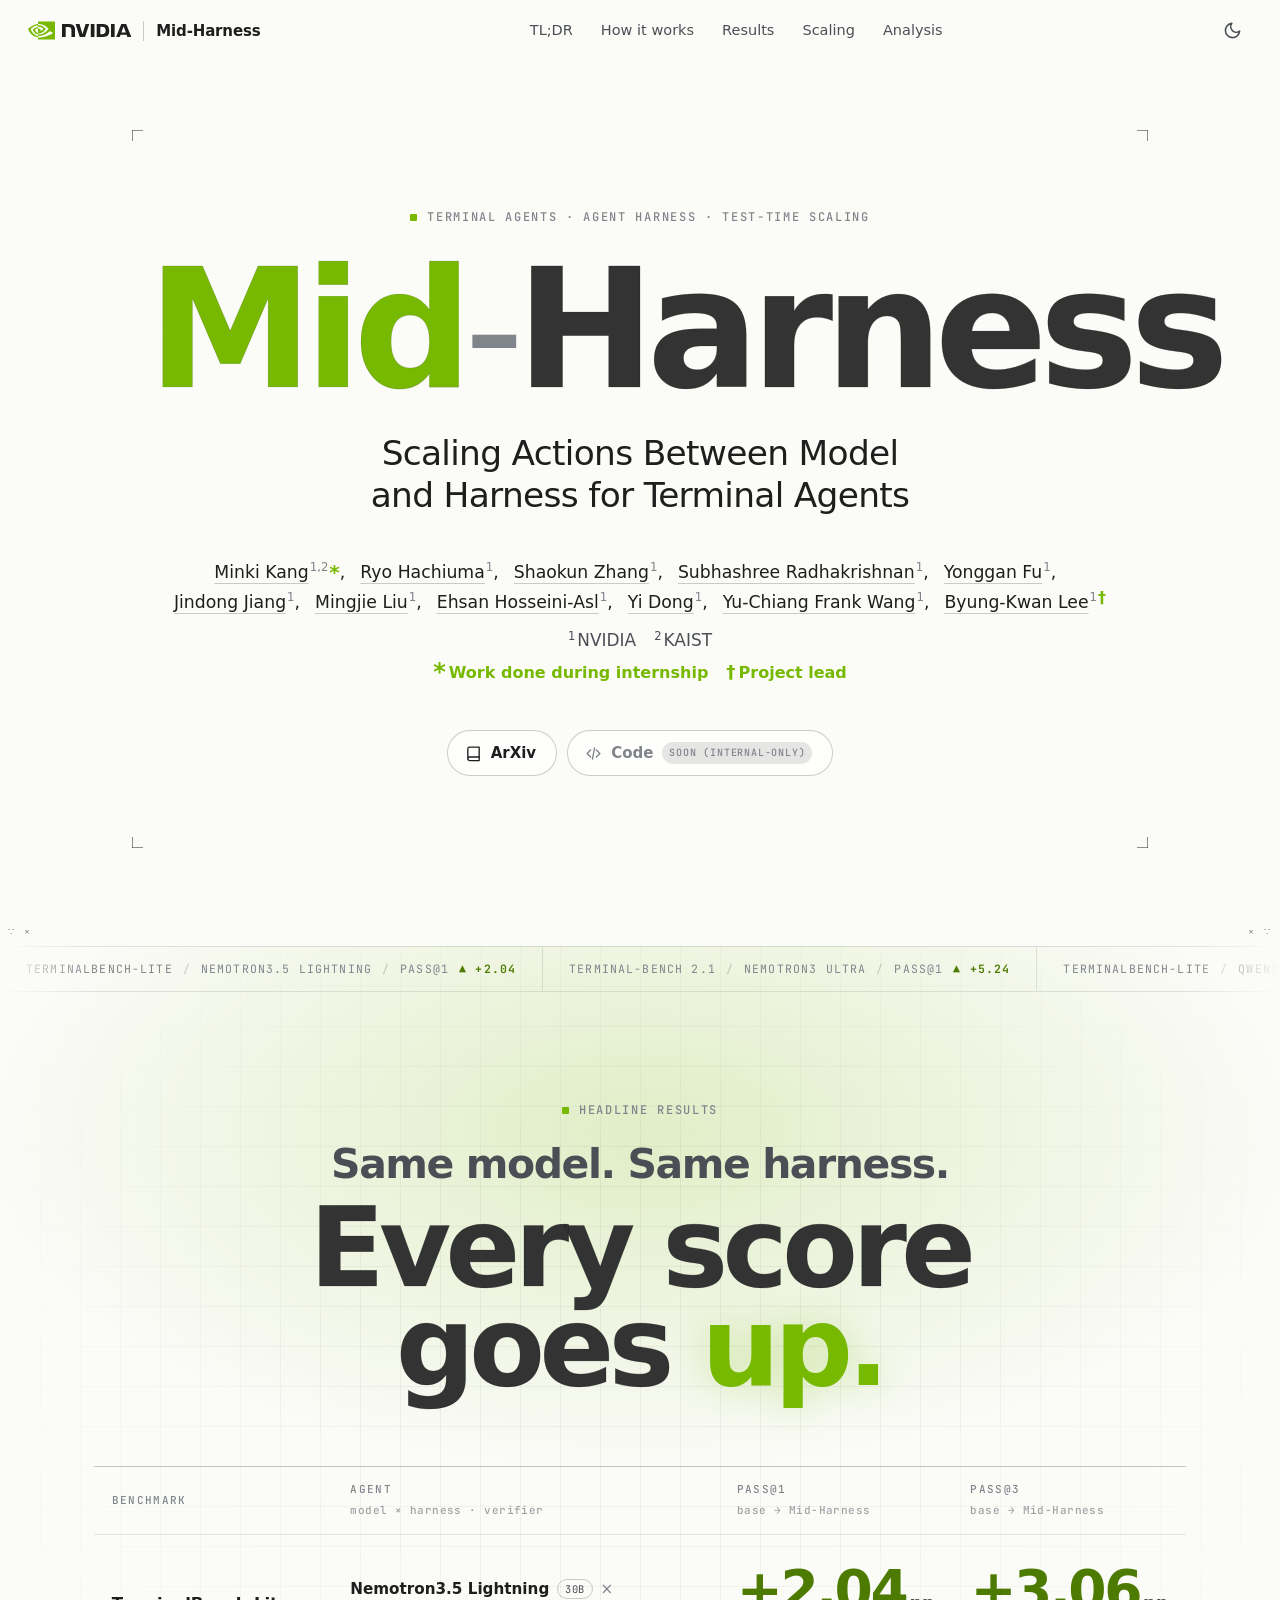
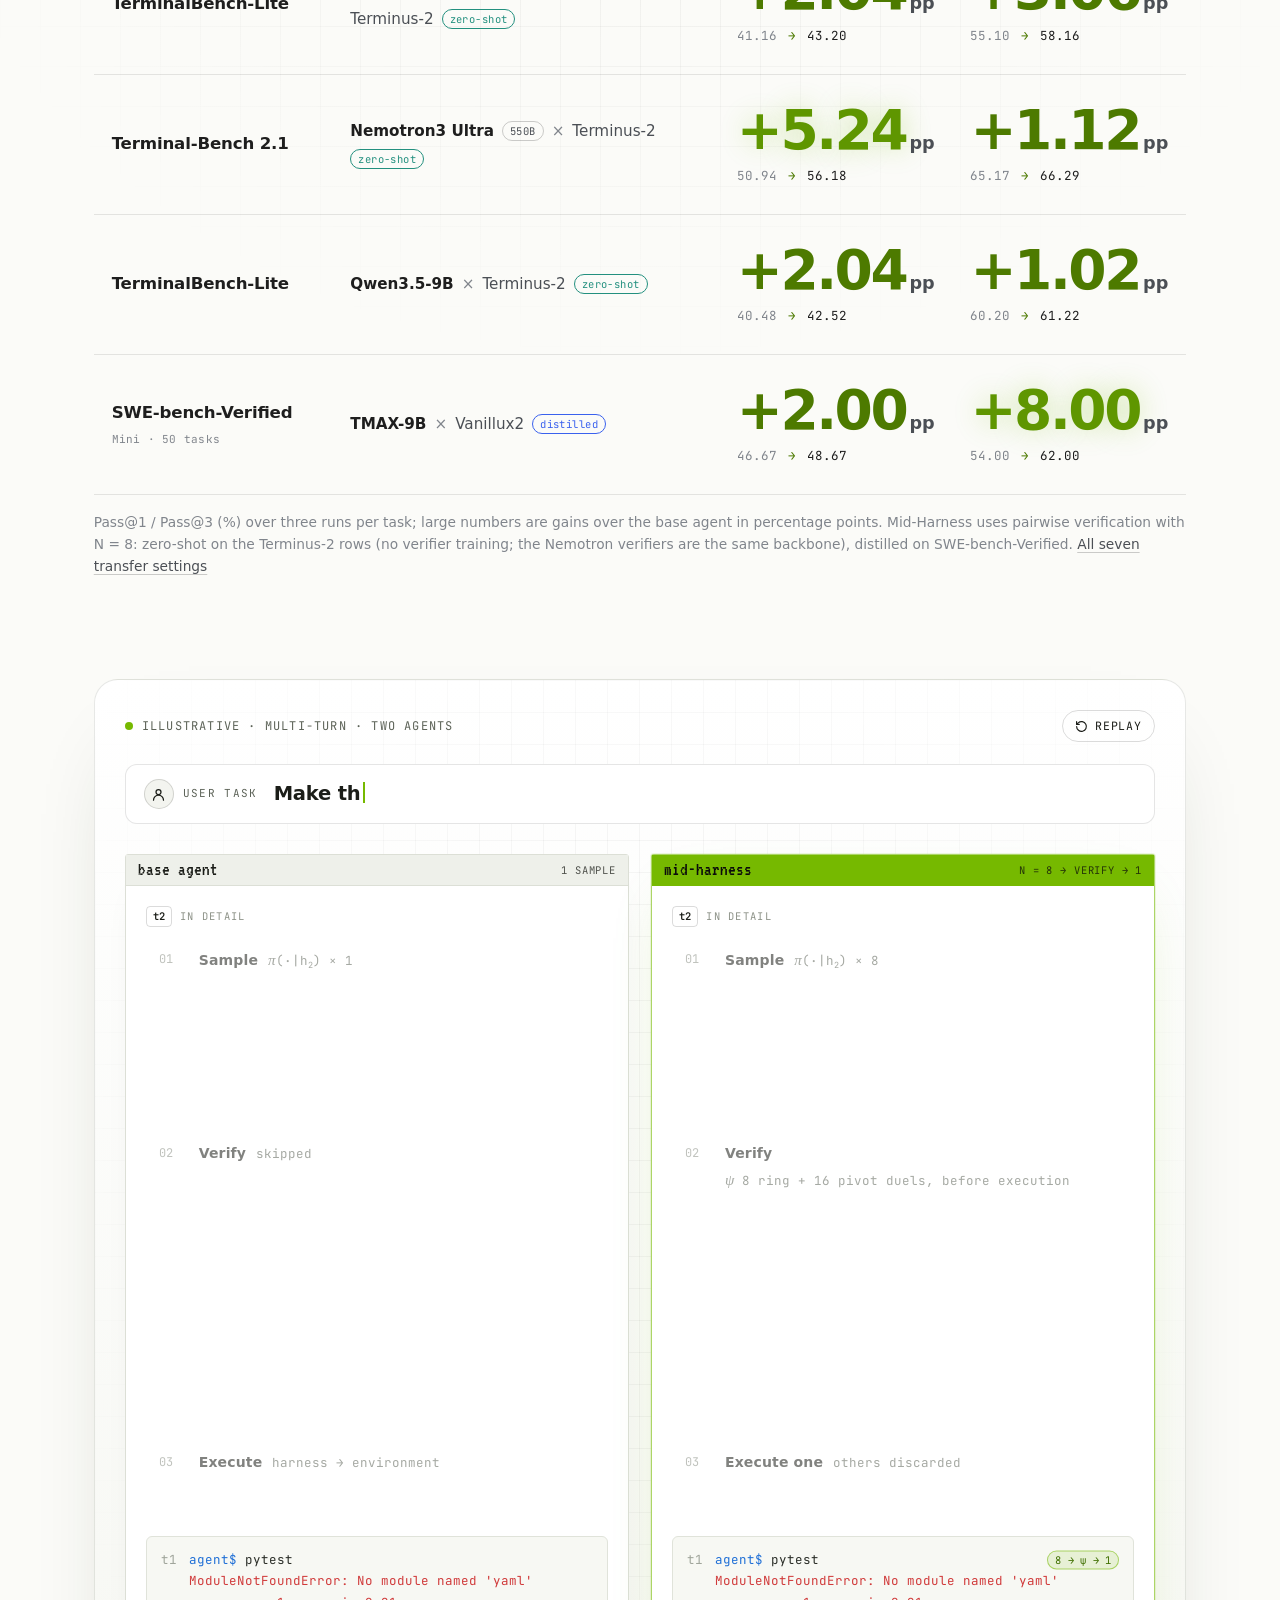
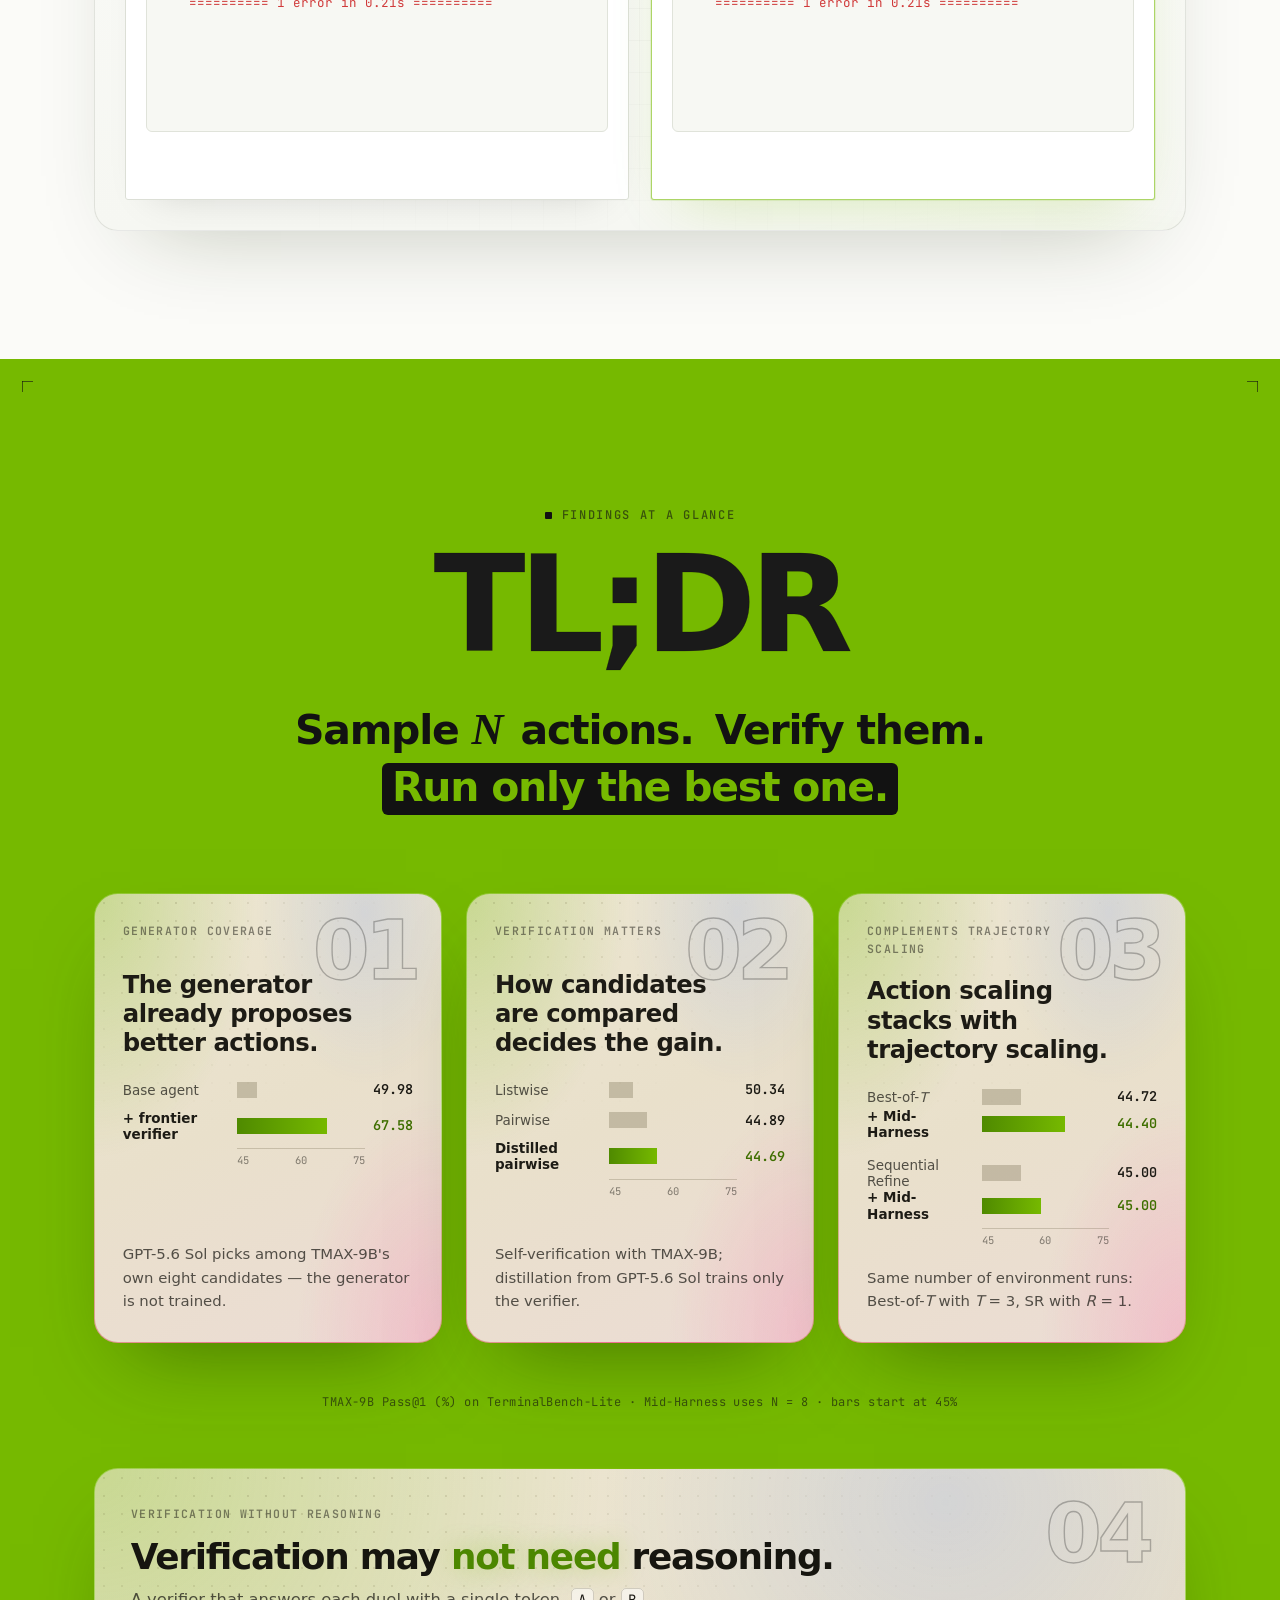
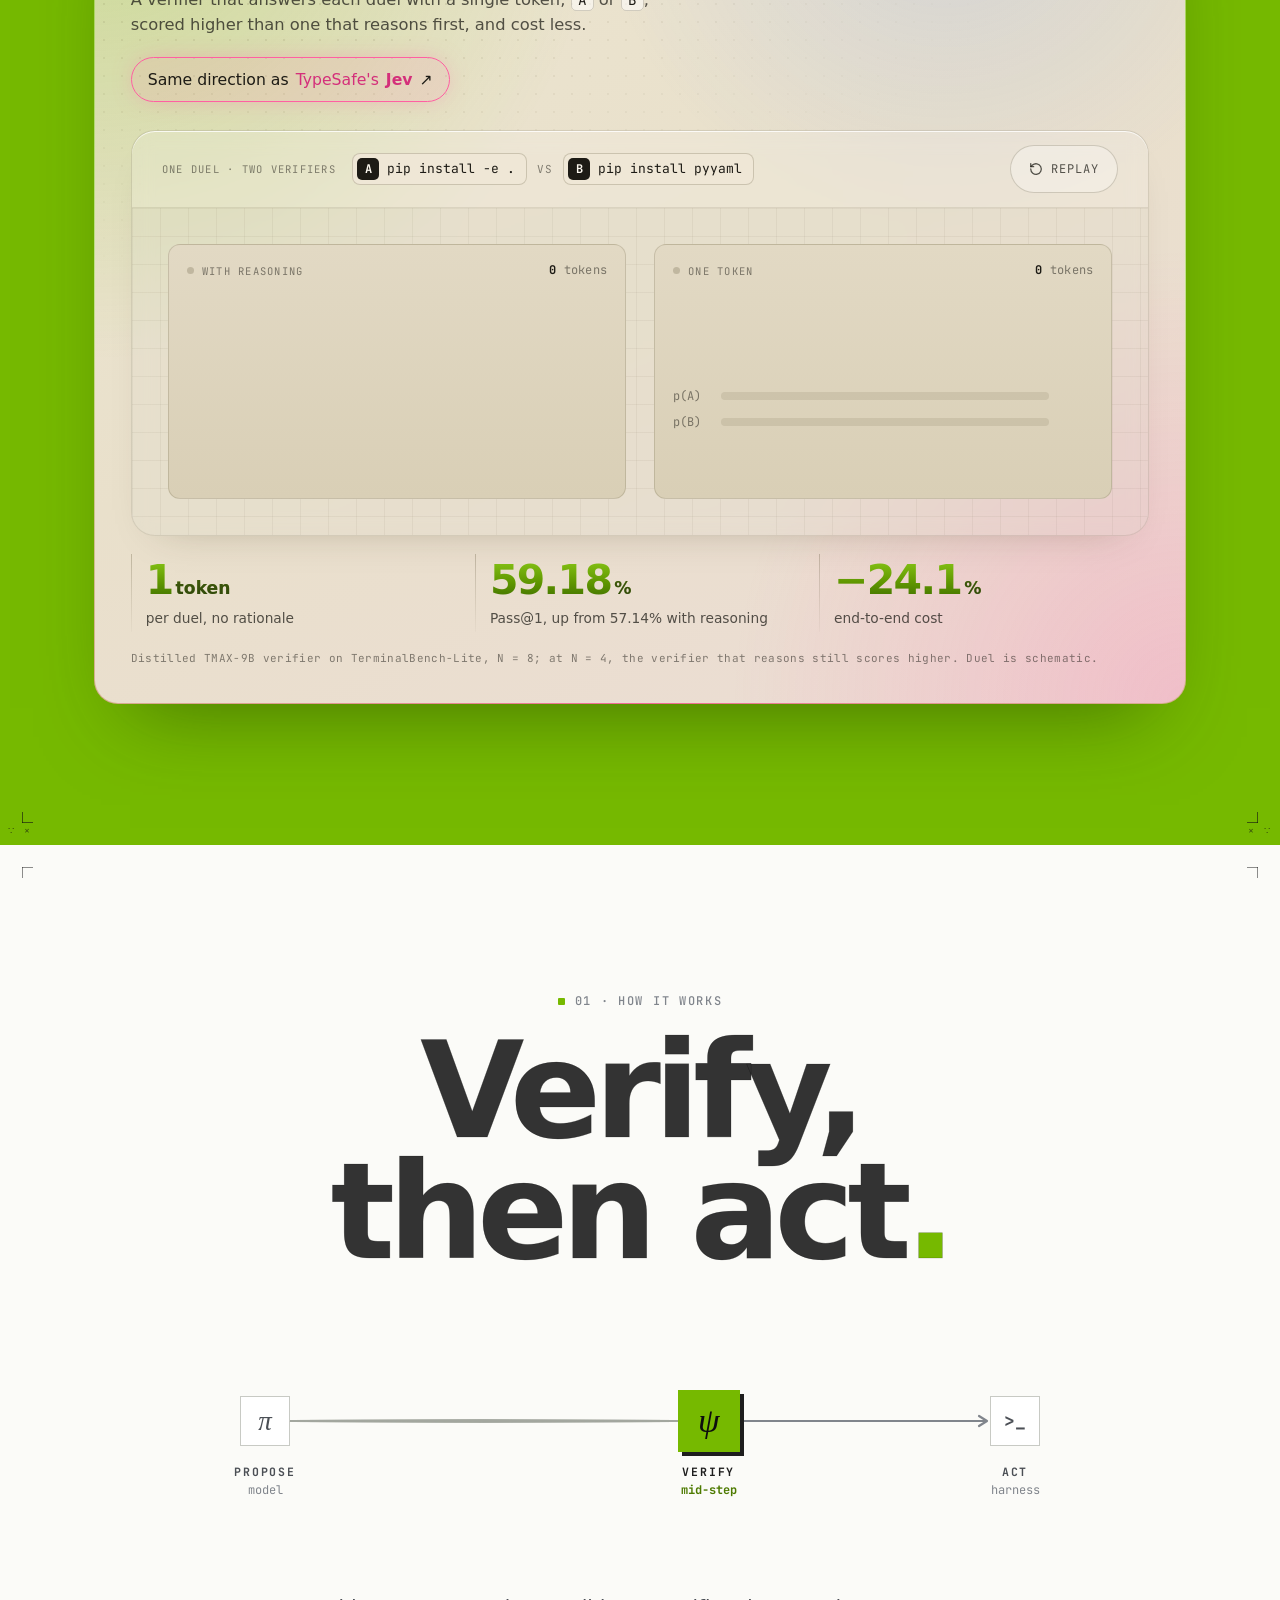
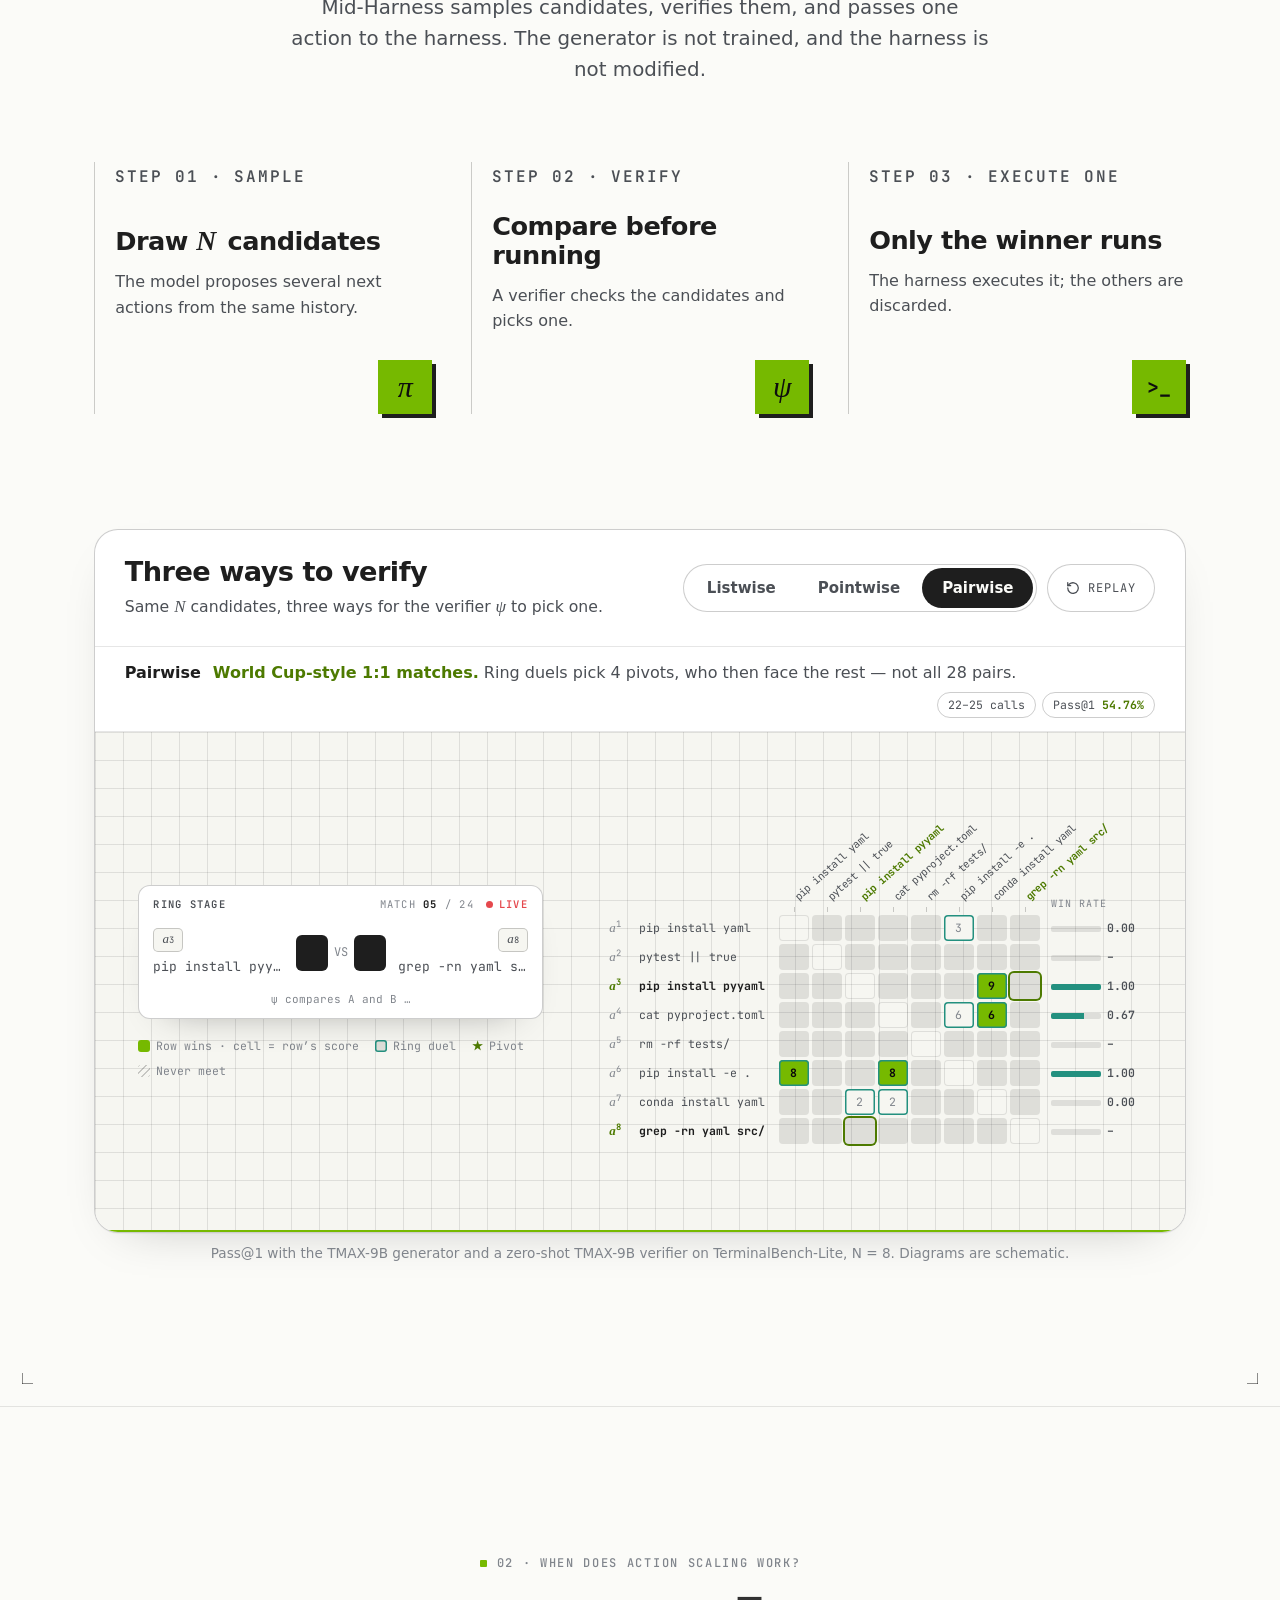
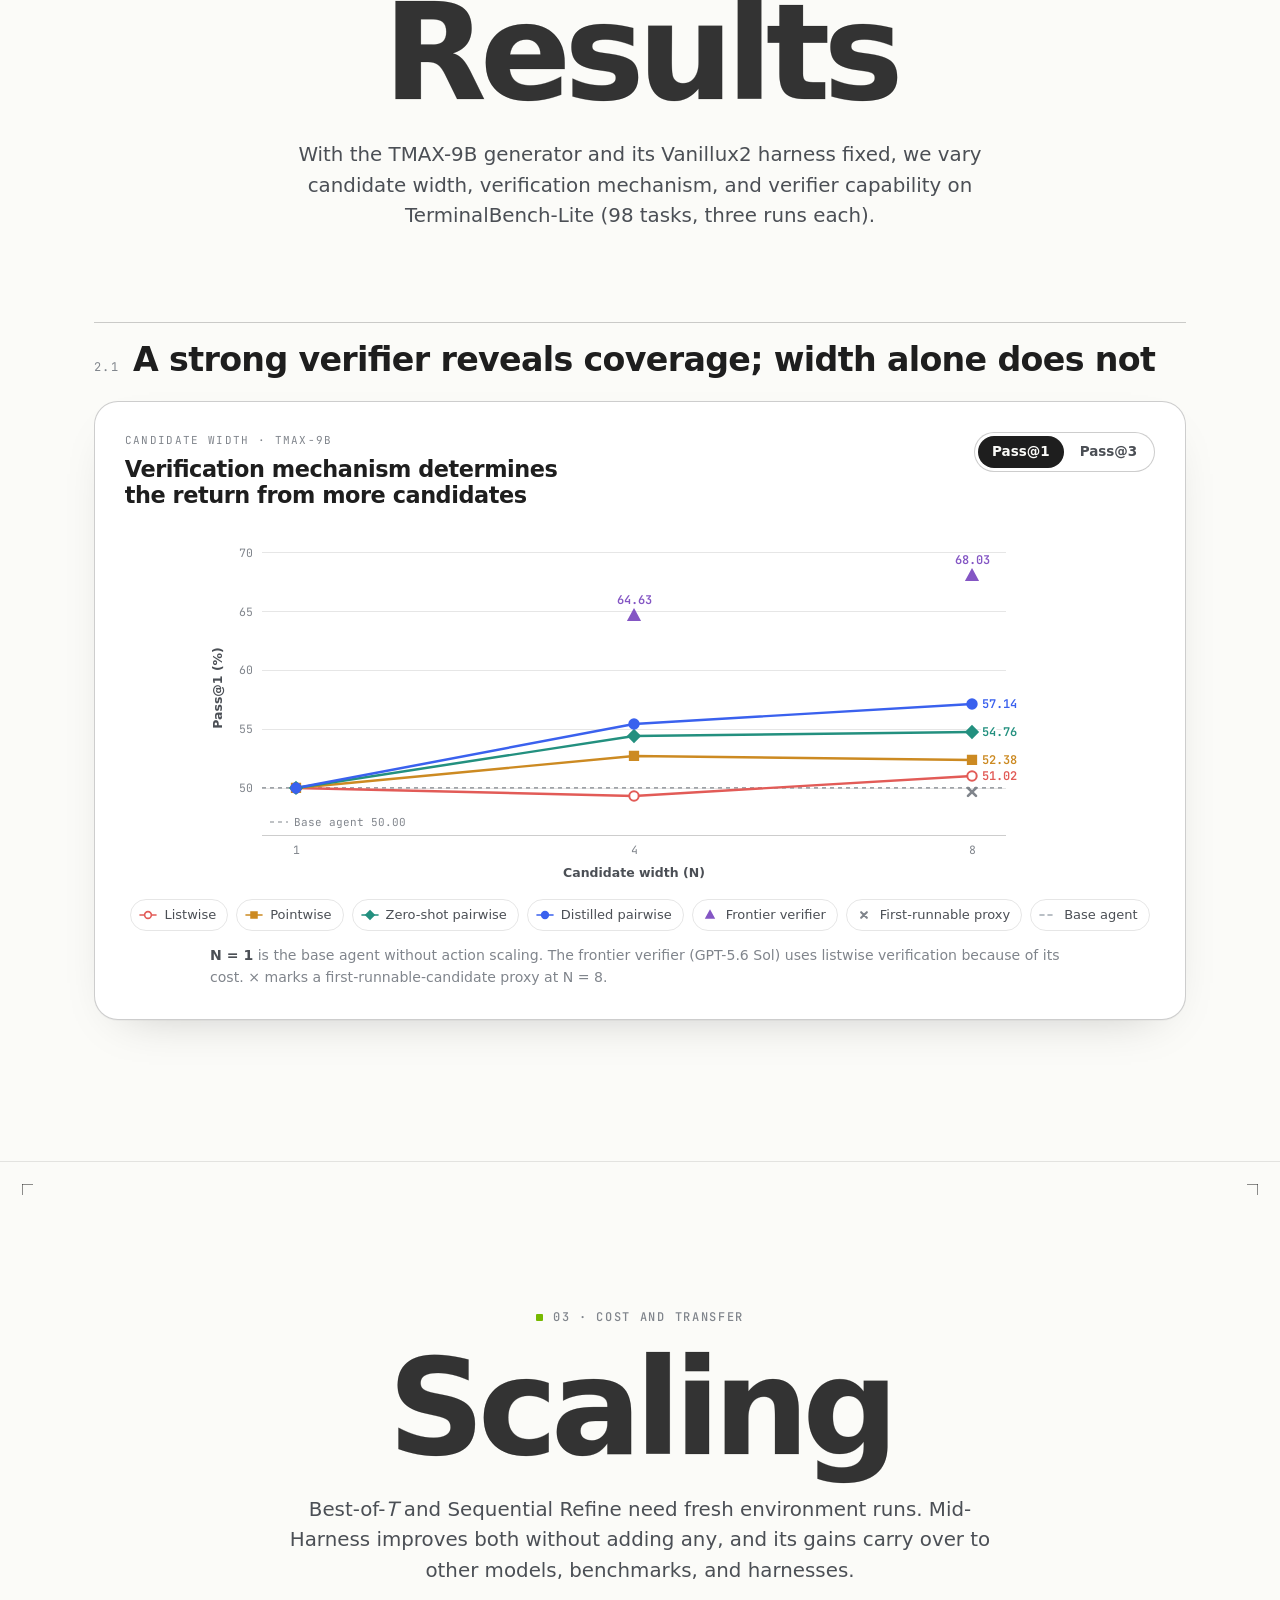
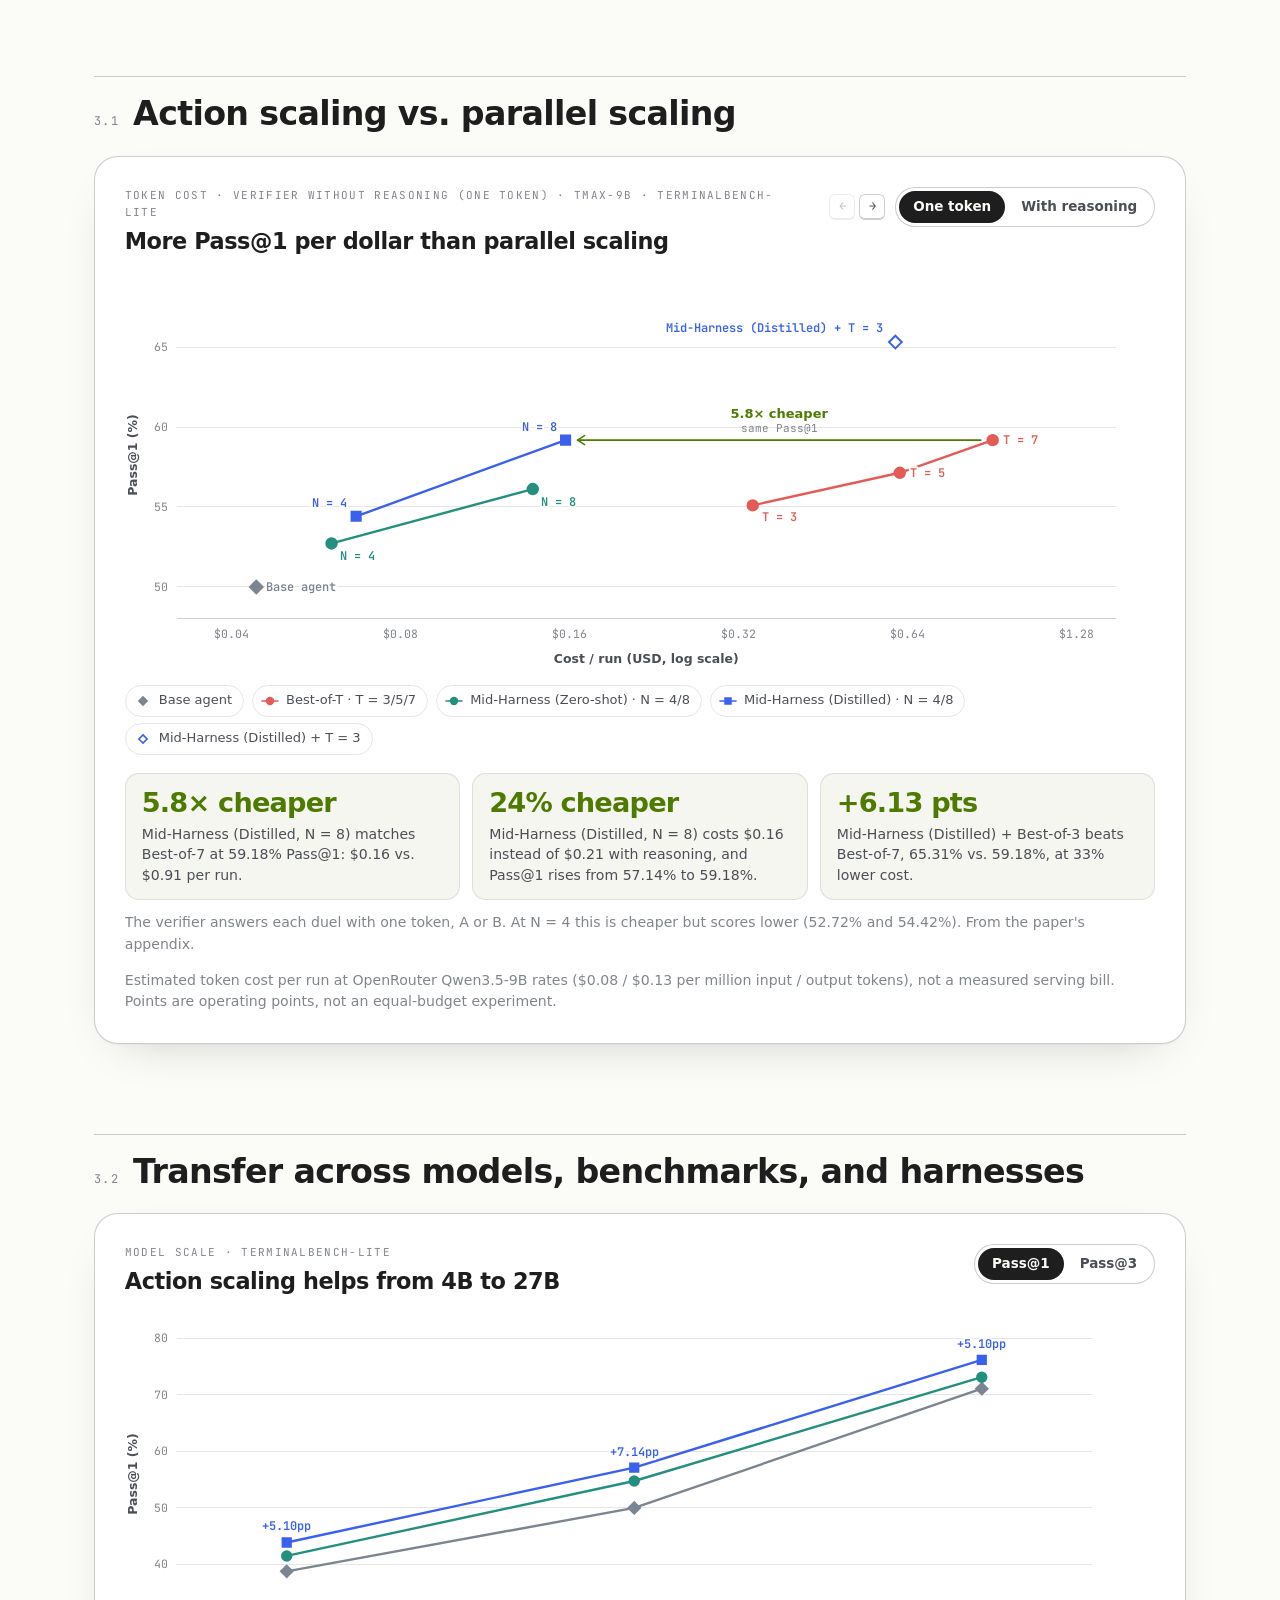
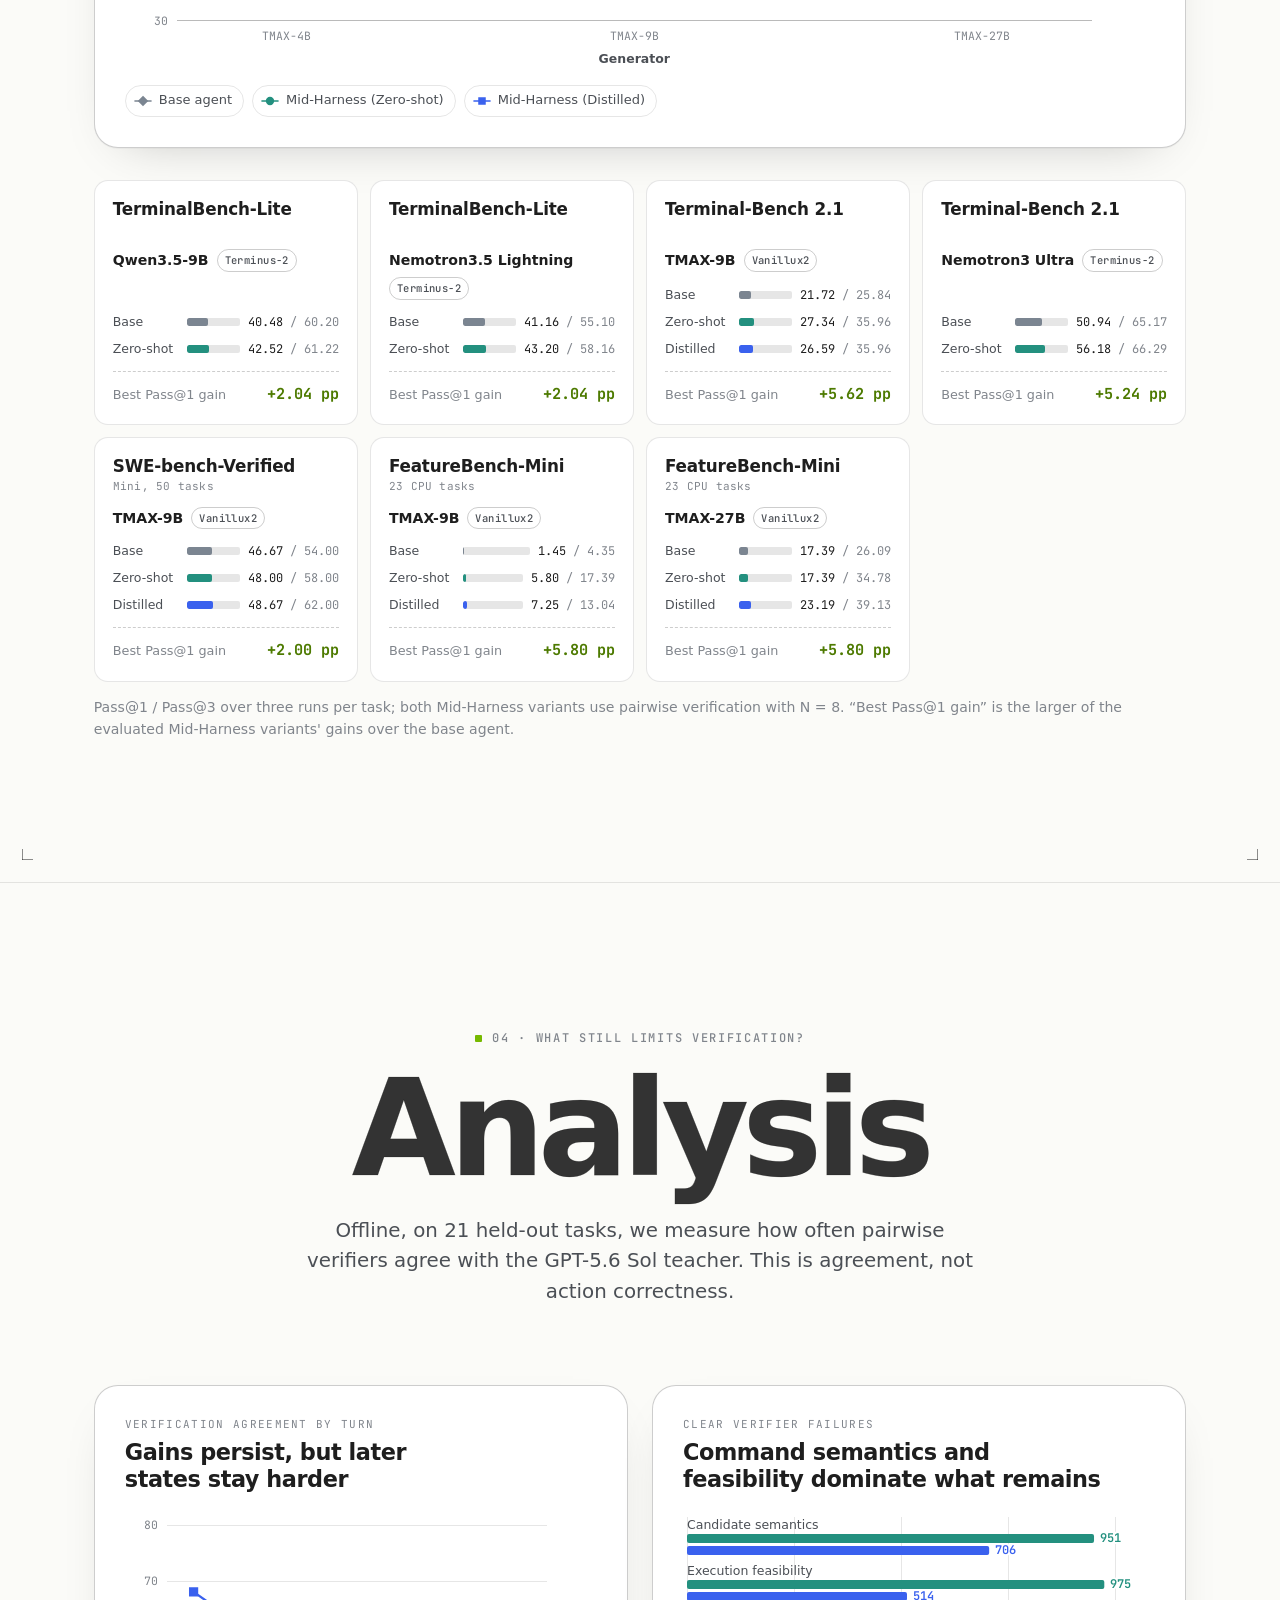
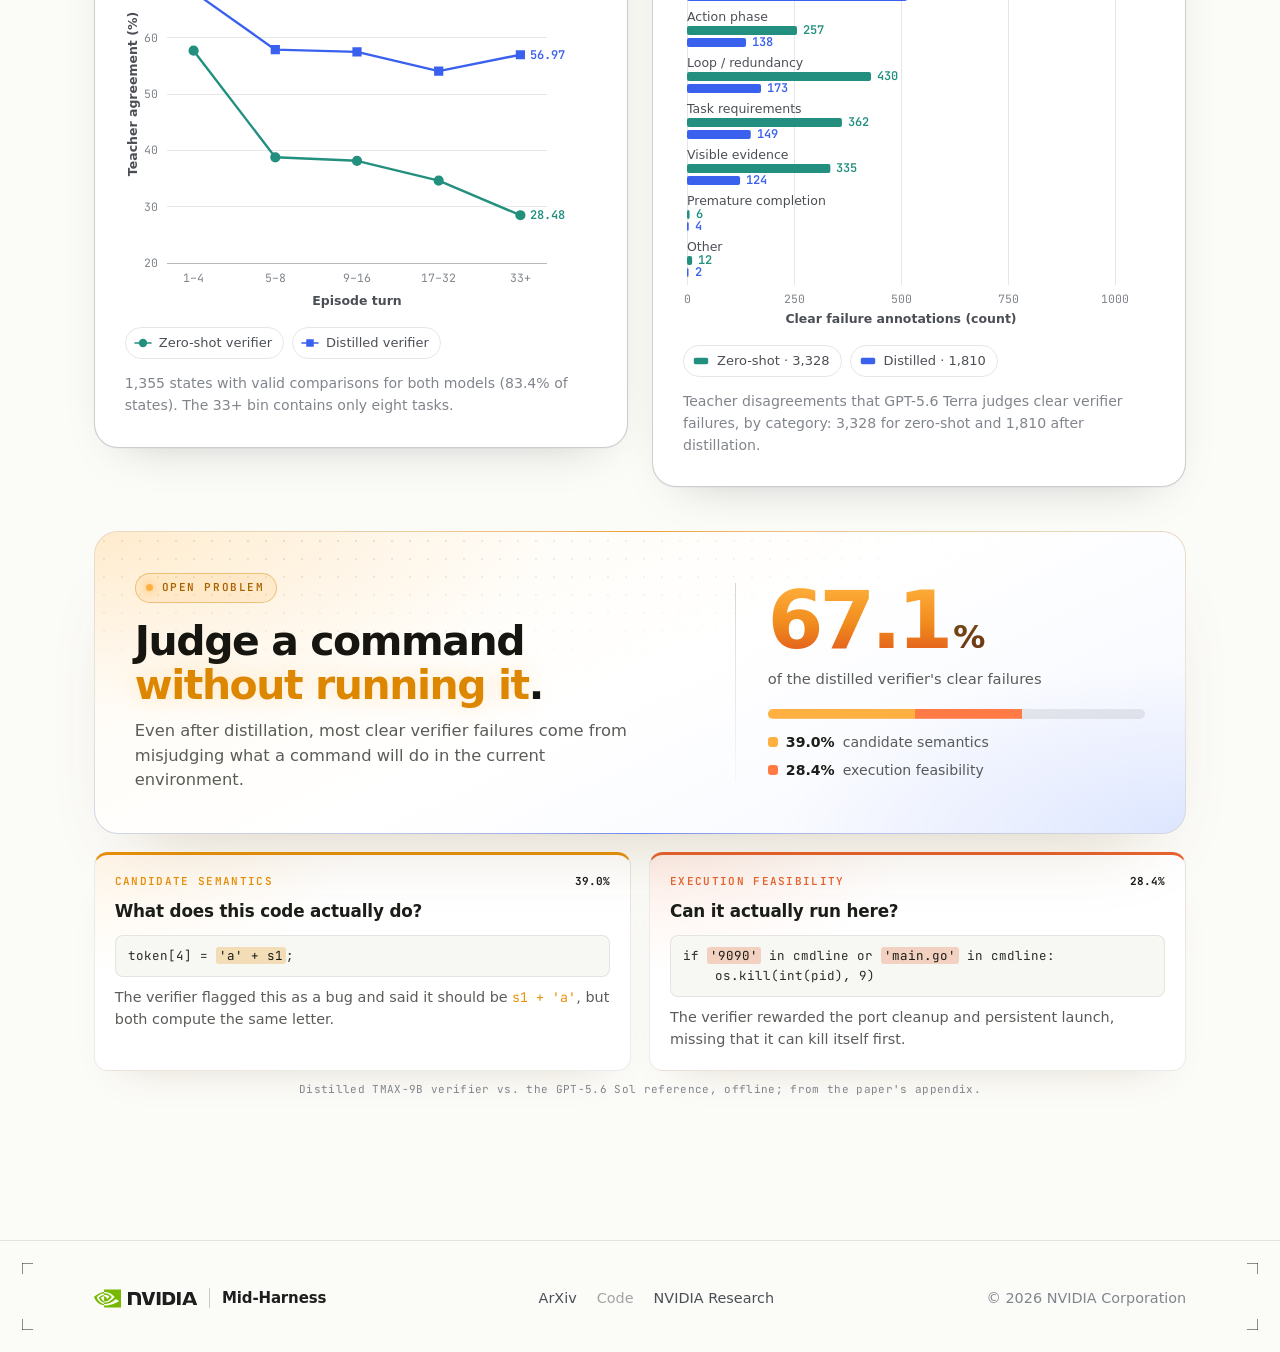
==== commit b4ab3eb1: "Call pairwise verification World Cup-style 1:1 matches The Pairwise line under Three ways to verify " ====
--- a/index.html
+++ b/index.html
@@ -34,7 +34,7 @@
   <link rel="preconnect" href="https://fonts.googleapis.com">
   <link rel="preconnect" href="https://fonts.gstatic.com" crossorigin>
   <link rel="stylesheet" href="https://fonts.googleapis.com/css2?family=JetBrains+Mono:wght@400;500;600;700&family=VT323&display=swap">
-  <link rel="stylesheet" href="assets/css/style.css?v=20261001a">
+  <link rel="stylesheet" href="assets/css/style.css?v=20261002a">
 
   <script>
     (function () {
@@ -499,7 +499,7 @@
               <span class="mech-chips"><span>8 calls</span><span>Pass@1 <b>52.38%</b></span></span>
             </p>
             <p class="mech-panel" id="panel-pairwise" role="tabpanel" aria-labelledby="tab-pairwise">
-              <b>Pairwise</b><span>Ring duels pick 4 pivots, who then face the rest — not all 28 pairs.</span>
+              <b>Pairwise</b><span><em>World Cup-style 1:1 matches.</em> Ring duels pick 4 pivots, who then face the rest — not all 28 pairs.</span>
               <span class="mech-chips"><span>22–25 calls</span><span>Pass@1 <b>54.76%</b></span></span>
             </p>
           </div>
@@ -706,8 +706,8 @@
 
   <div class="chart-tip" id="chart-tip" role="tooltip"></div>
 
-  <script src="assets/js/data.js?v=20261001a" defer></script>
-  <script src="assets/js/charts.js?v=20261001a" defer></script>
-  <script src="assets/js/main.js?v=20261001a" defer></script>
+  <script src="assets/js/data.js?v=20261002a" defer></script>
+  <script src="assets/js/charts.js?v=20261002a" defer></script>
+  <script src="assets/js/main.js?v=20261002a" defer></script>
 </body>
 </html>
--- a/assets/css/style.css
+++ b/assets/css/style.css
@@ -1781,6 +1781,7 @@
 .mech-sum .mech-panel { display: flex; flex-wrap: wrap; align-items: center; gap: 6px 12px; font-size: 1rem; color: var(--text-2); animation: mv-sum-in 0.35s var(--ease-out); }
 .mech-sum .mech-panel[hidden] { display: none; }
 .mech-sum .mech-panel > b { font-weight: 700; color: var(--text); }
+.mech-sum .mech-panel em { font-style: normal; font-weight: 700; color: var(--accent); }
 .mech-sum i { font-family: var(--font-math); font-size: 1.08em; }
 .mech-chips { display: inline-flex; flex-wrap: wrap; gap: 6px; margin-left: auto; }
 .mech-chips span { padding: 3px 10px; border: 1px solid var(--line-2); border-radius: 999px; font-family: var(--font-mono); font-size: 11.5px; color: var(--text-2); white-space: nowrap; }
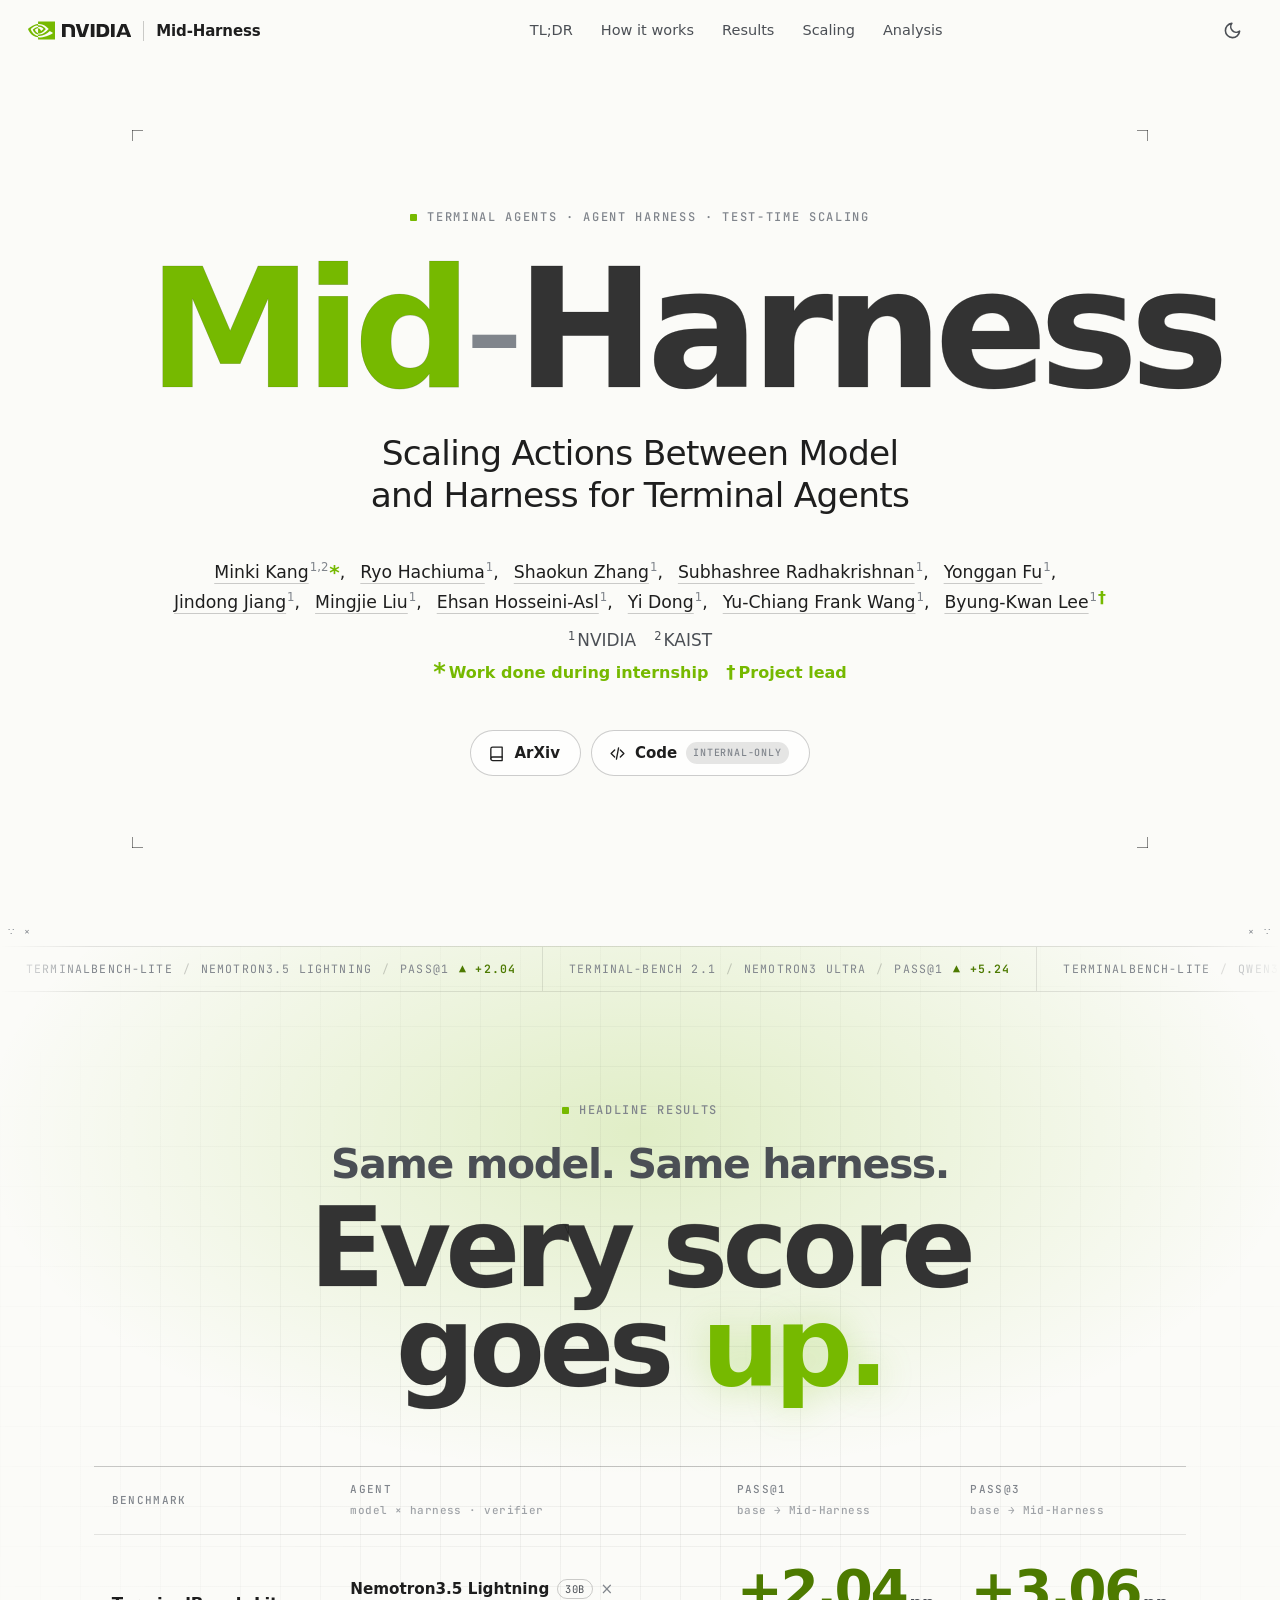
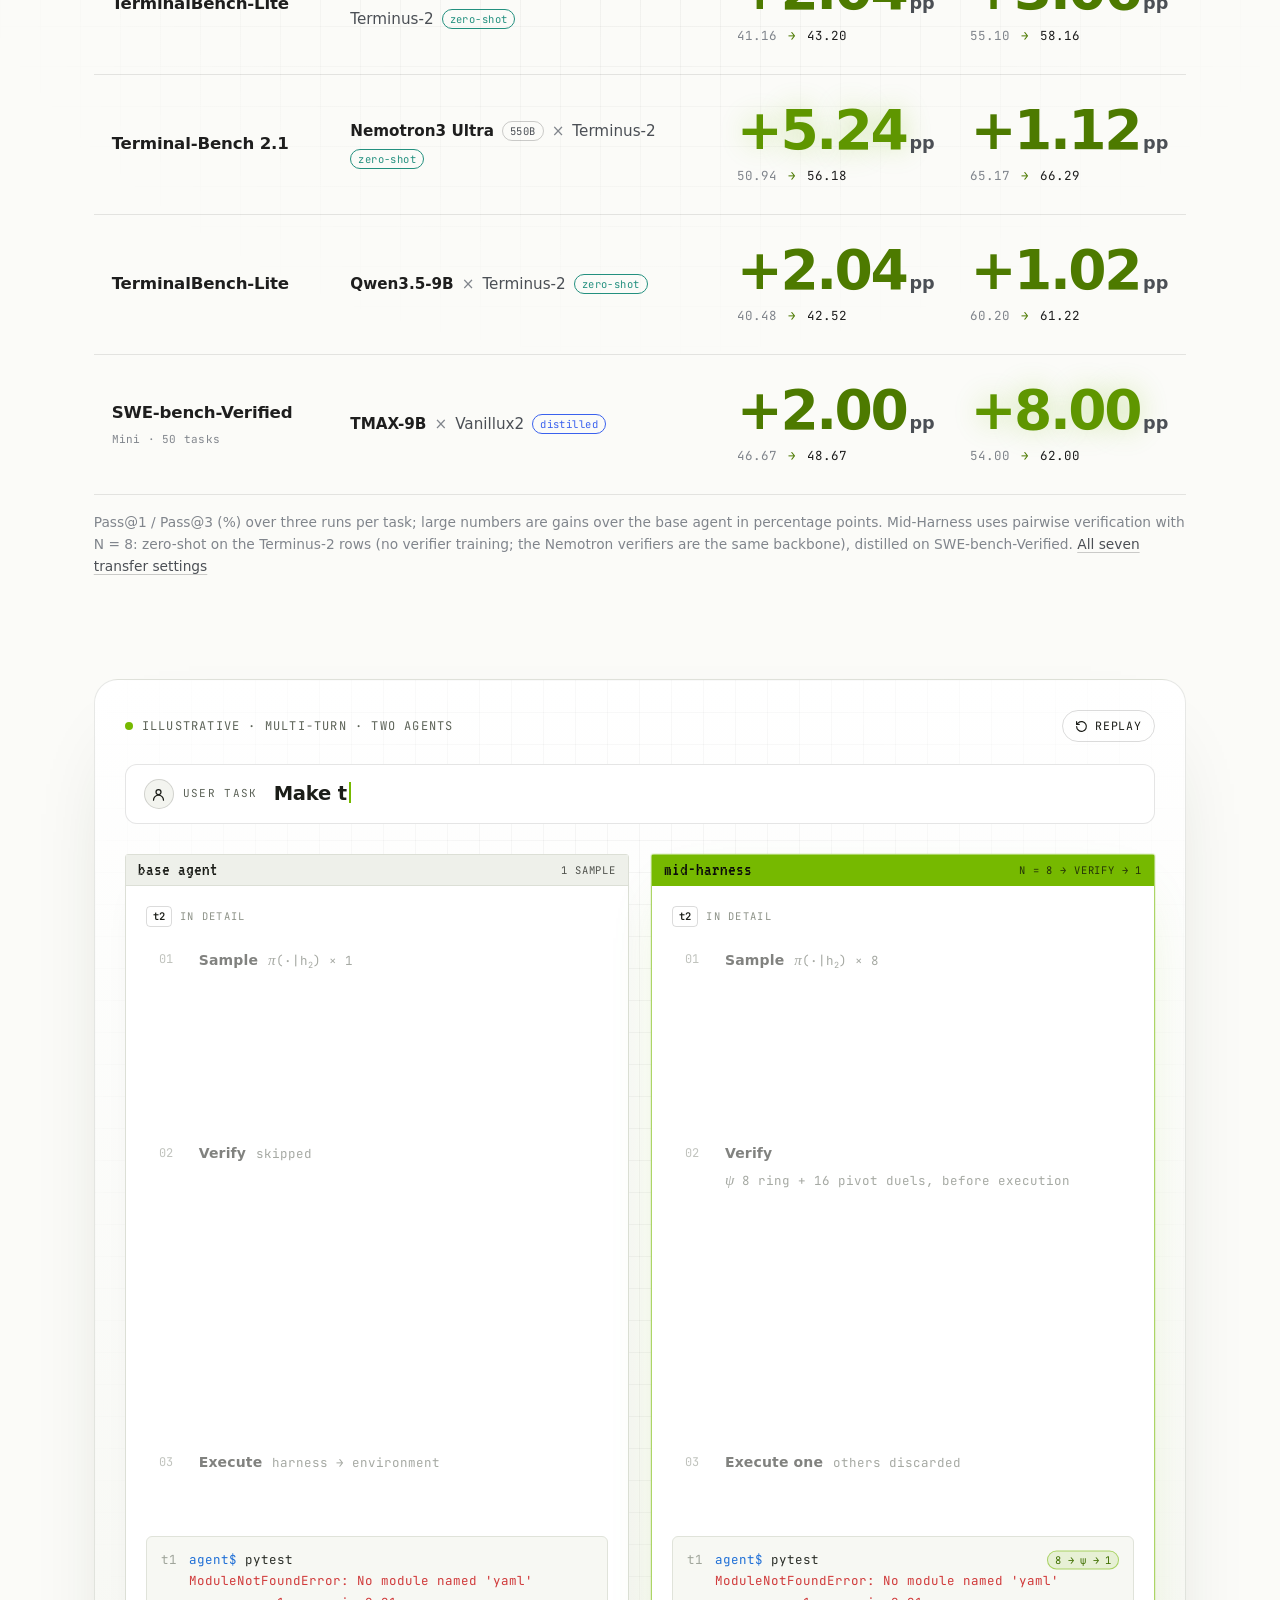
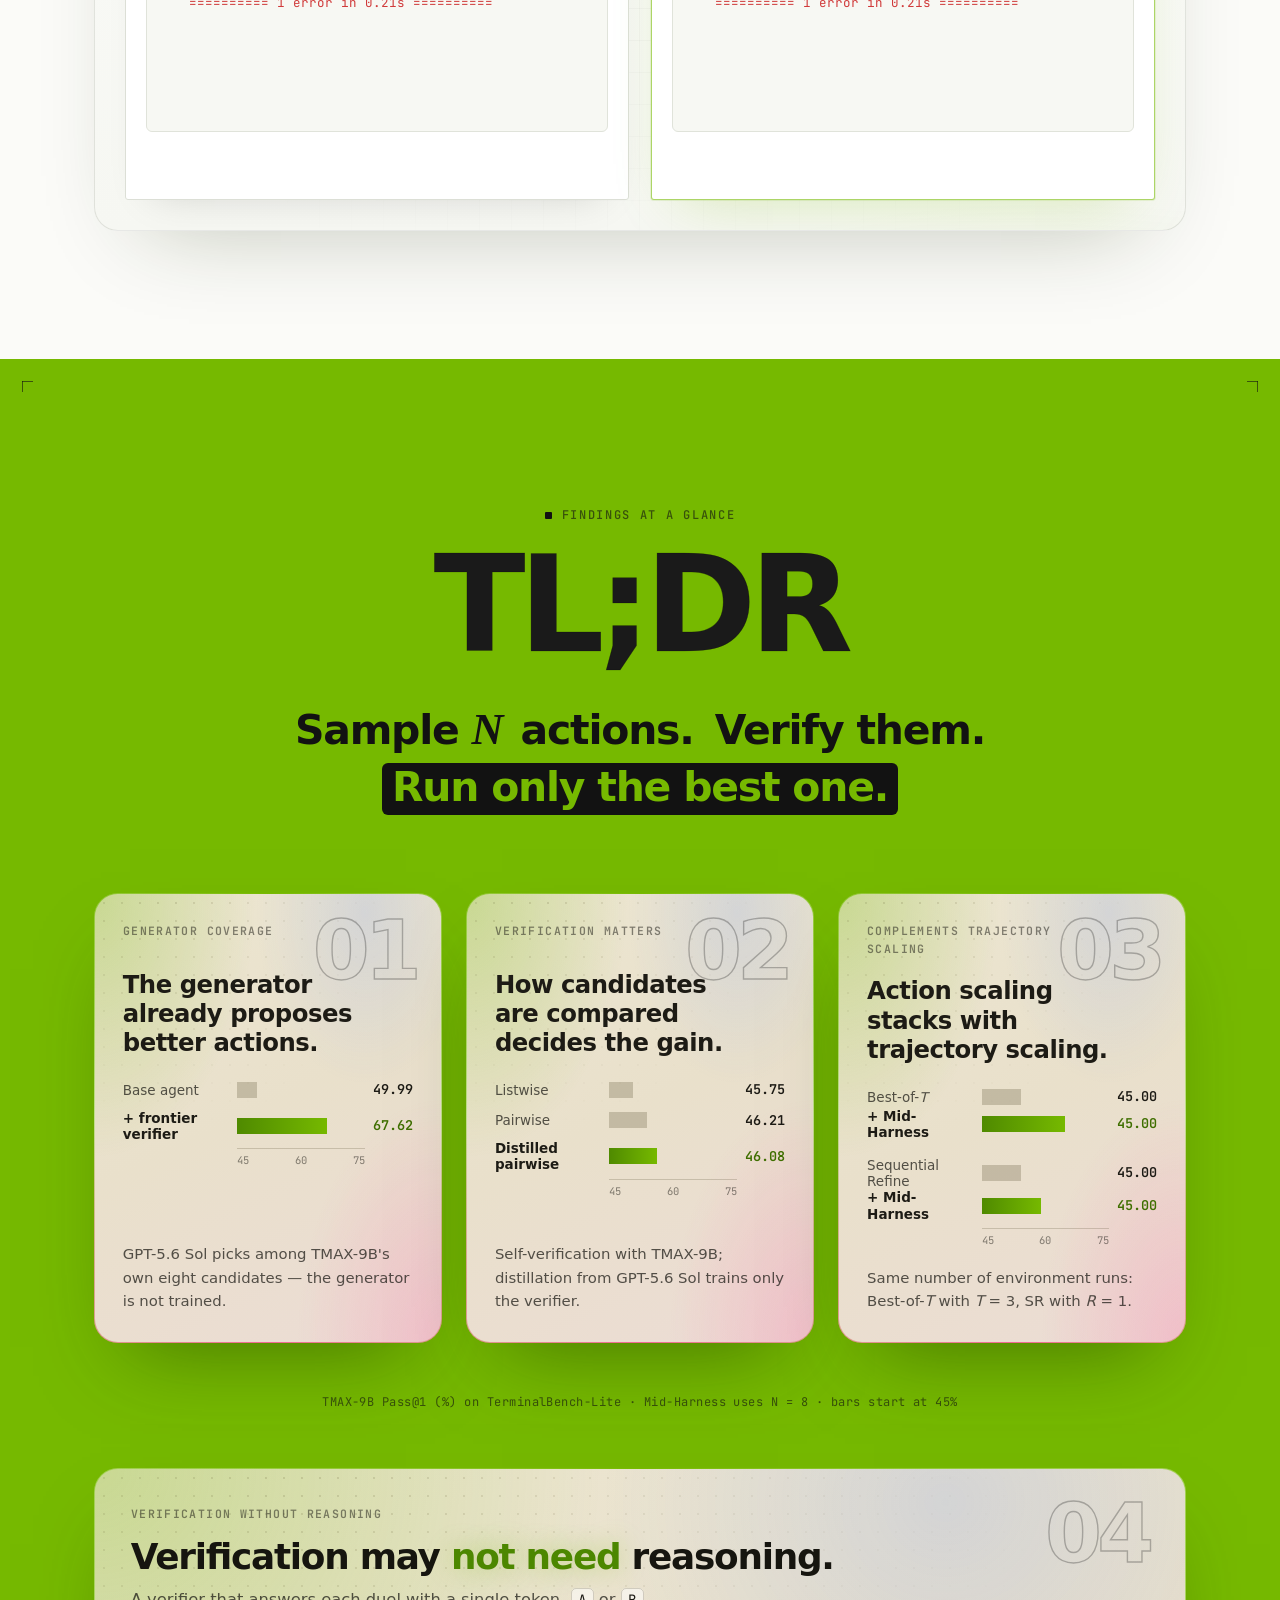
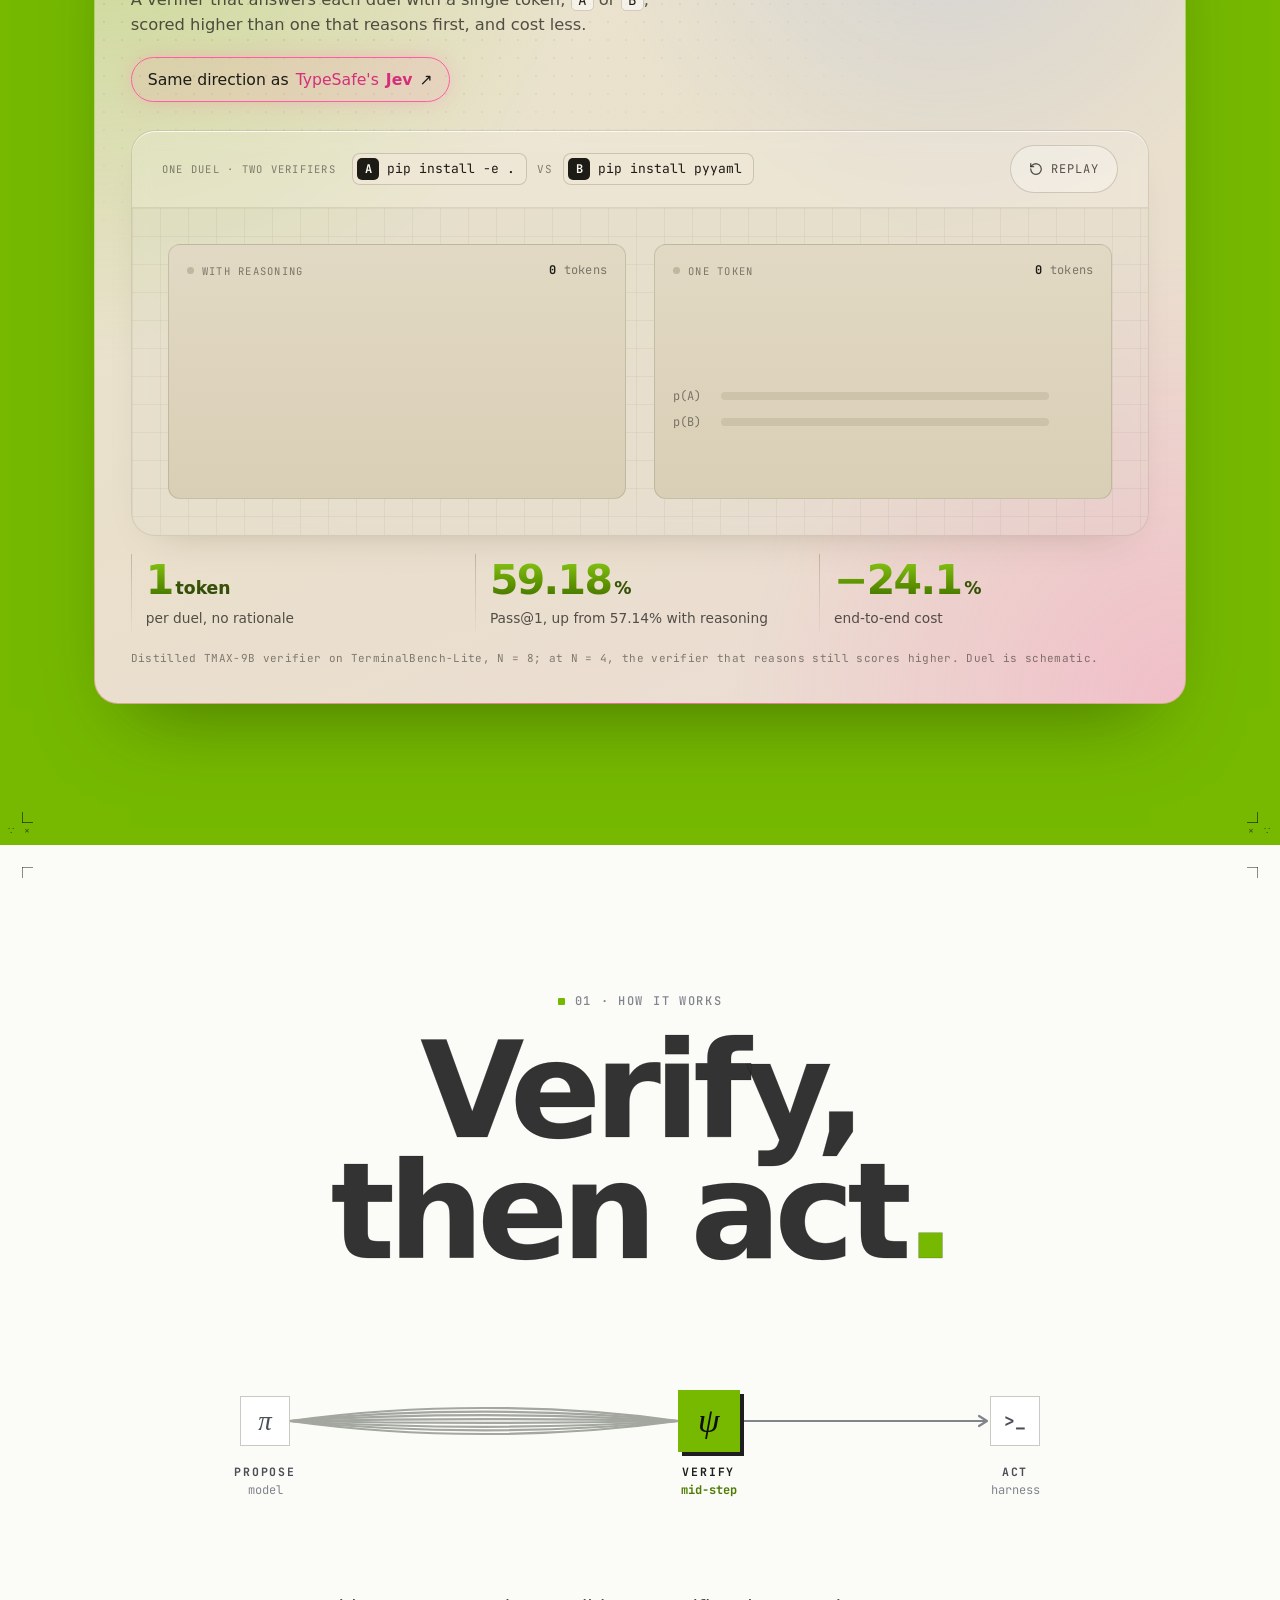
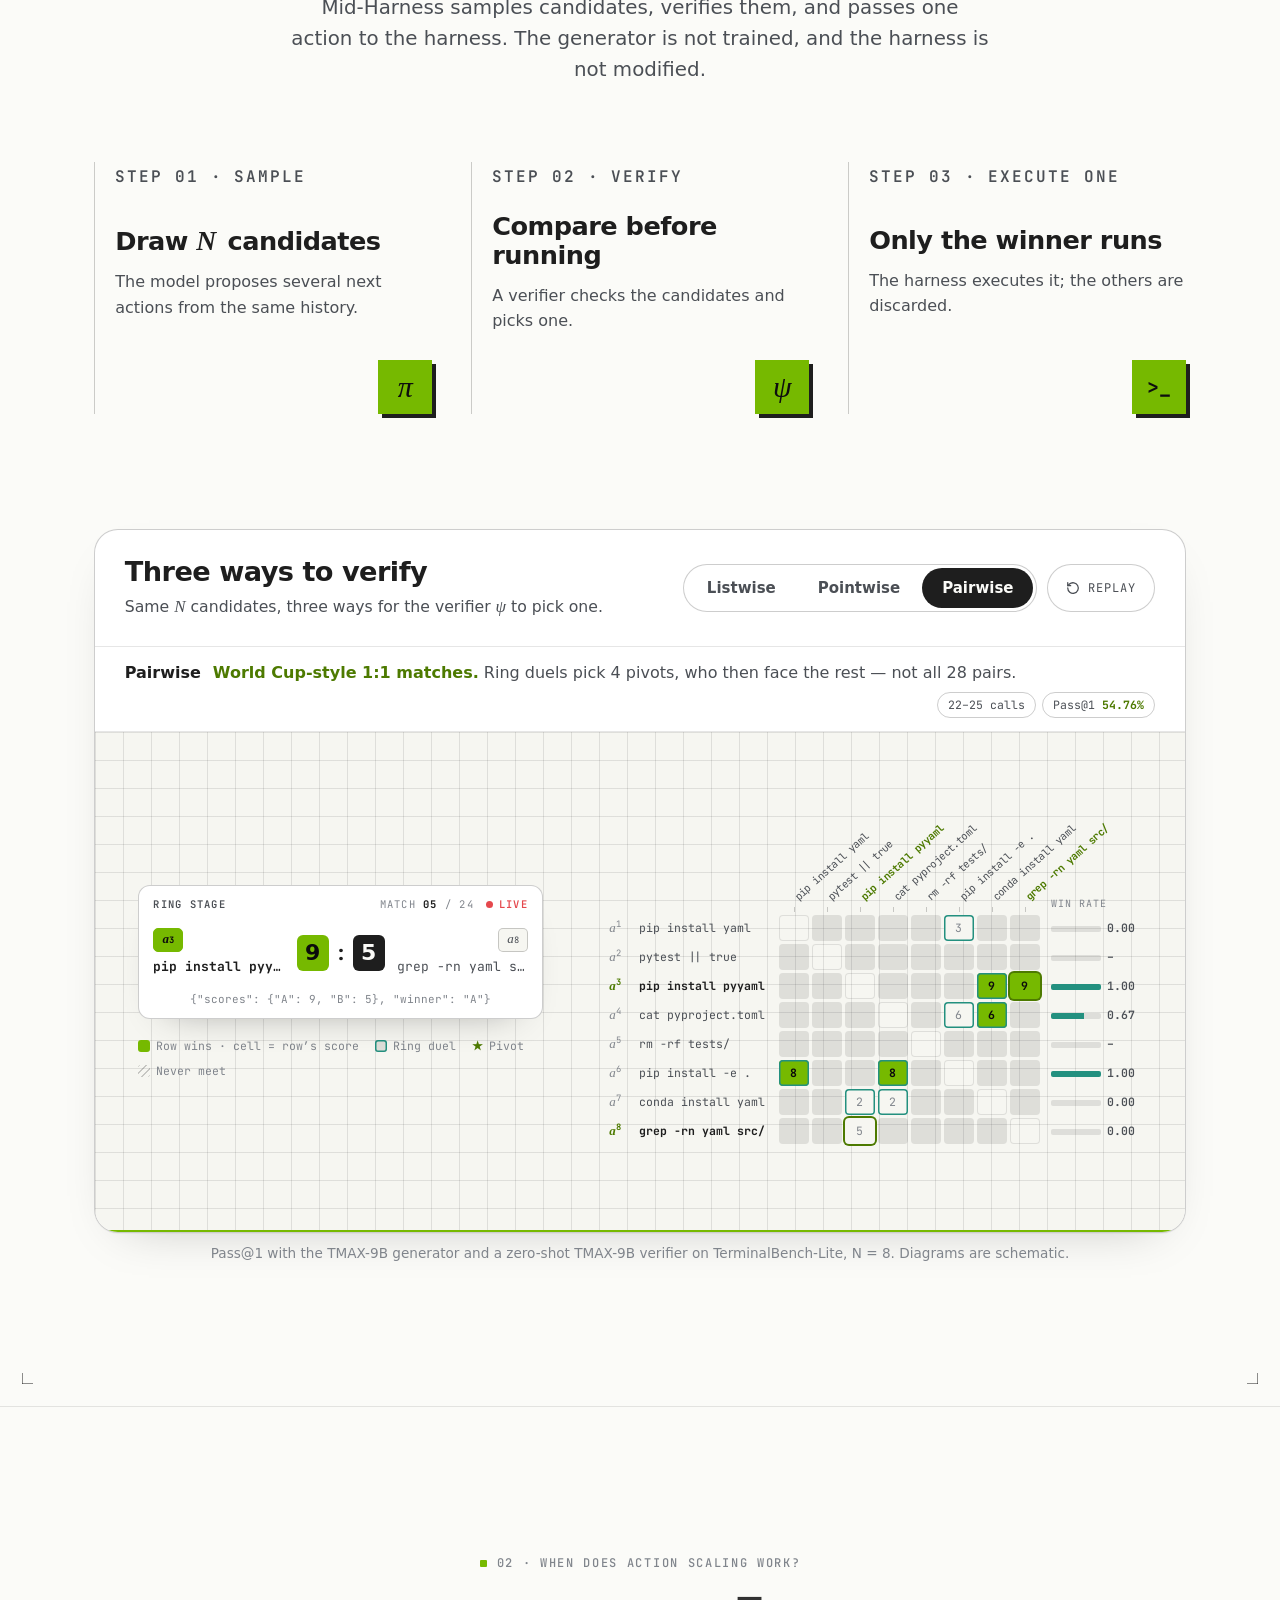
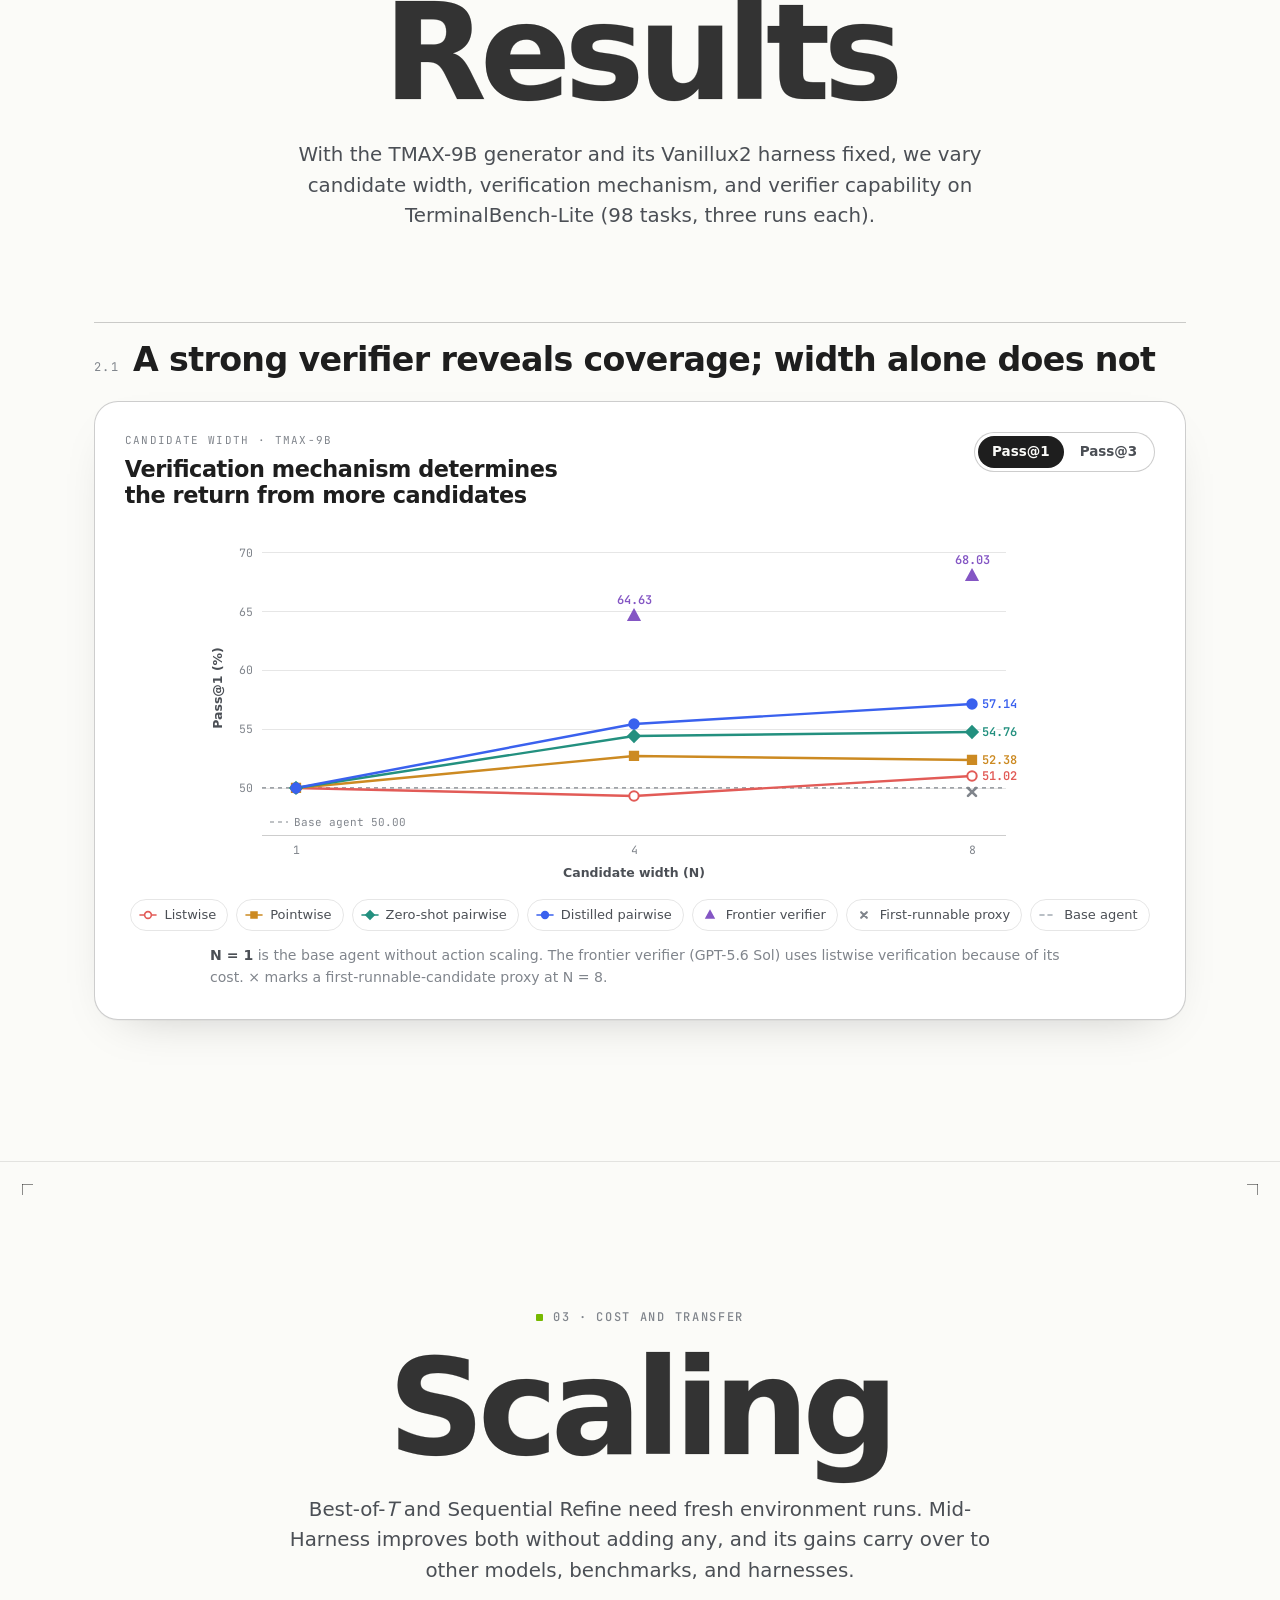
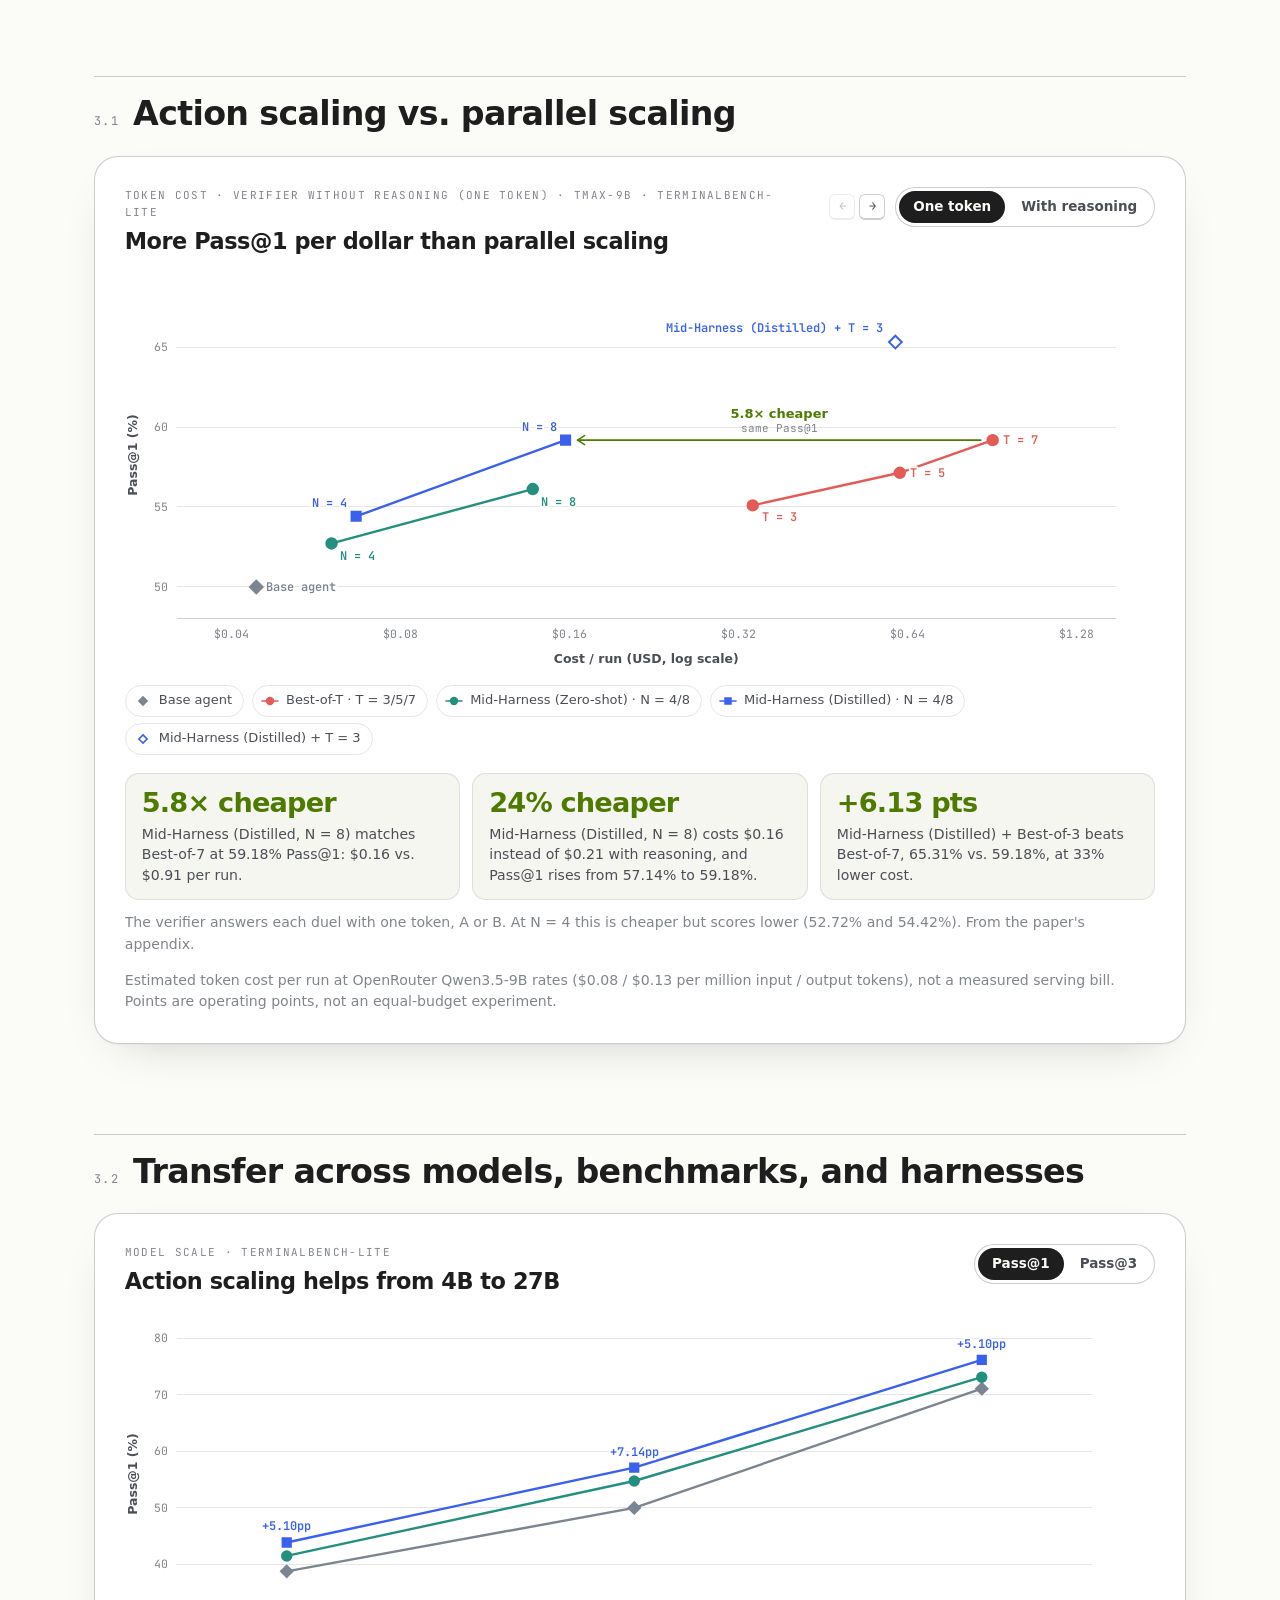
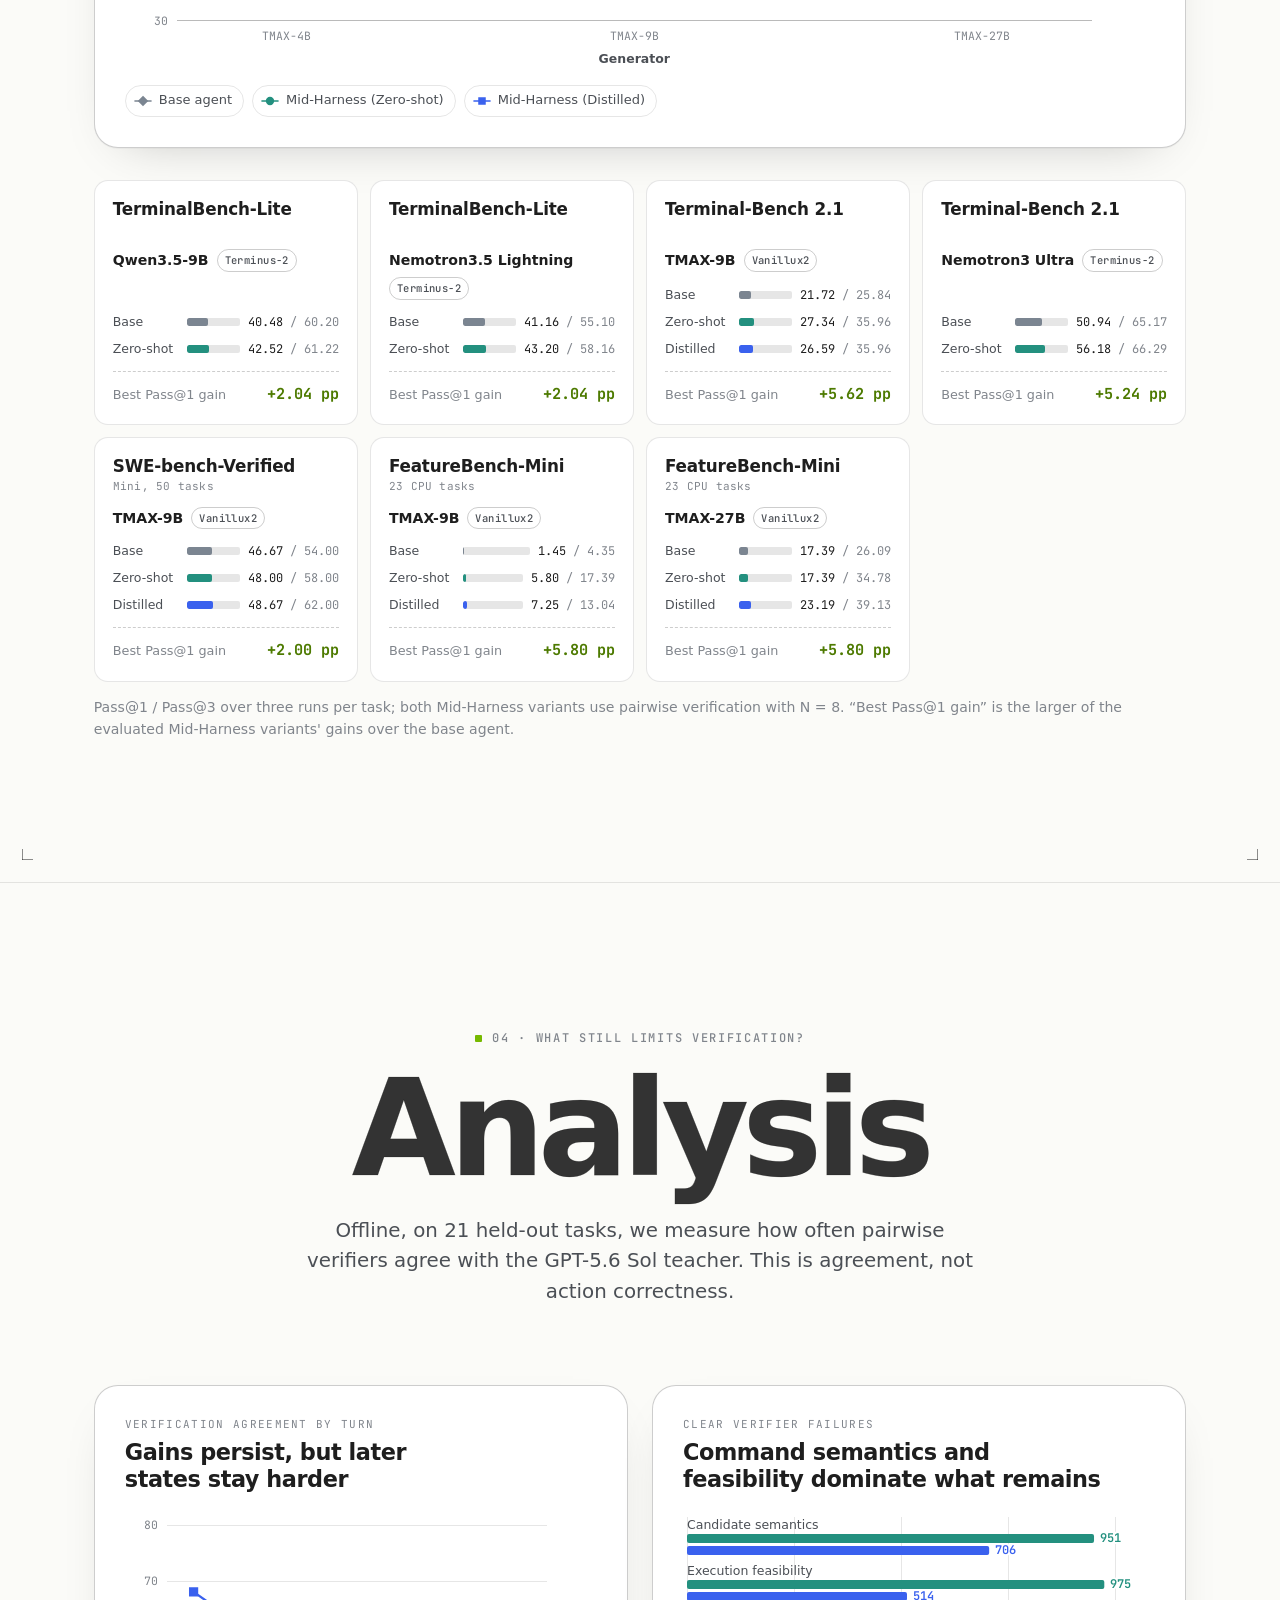
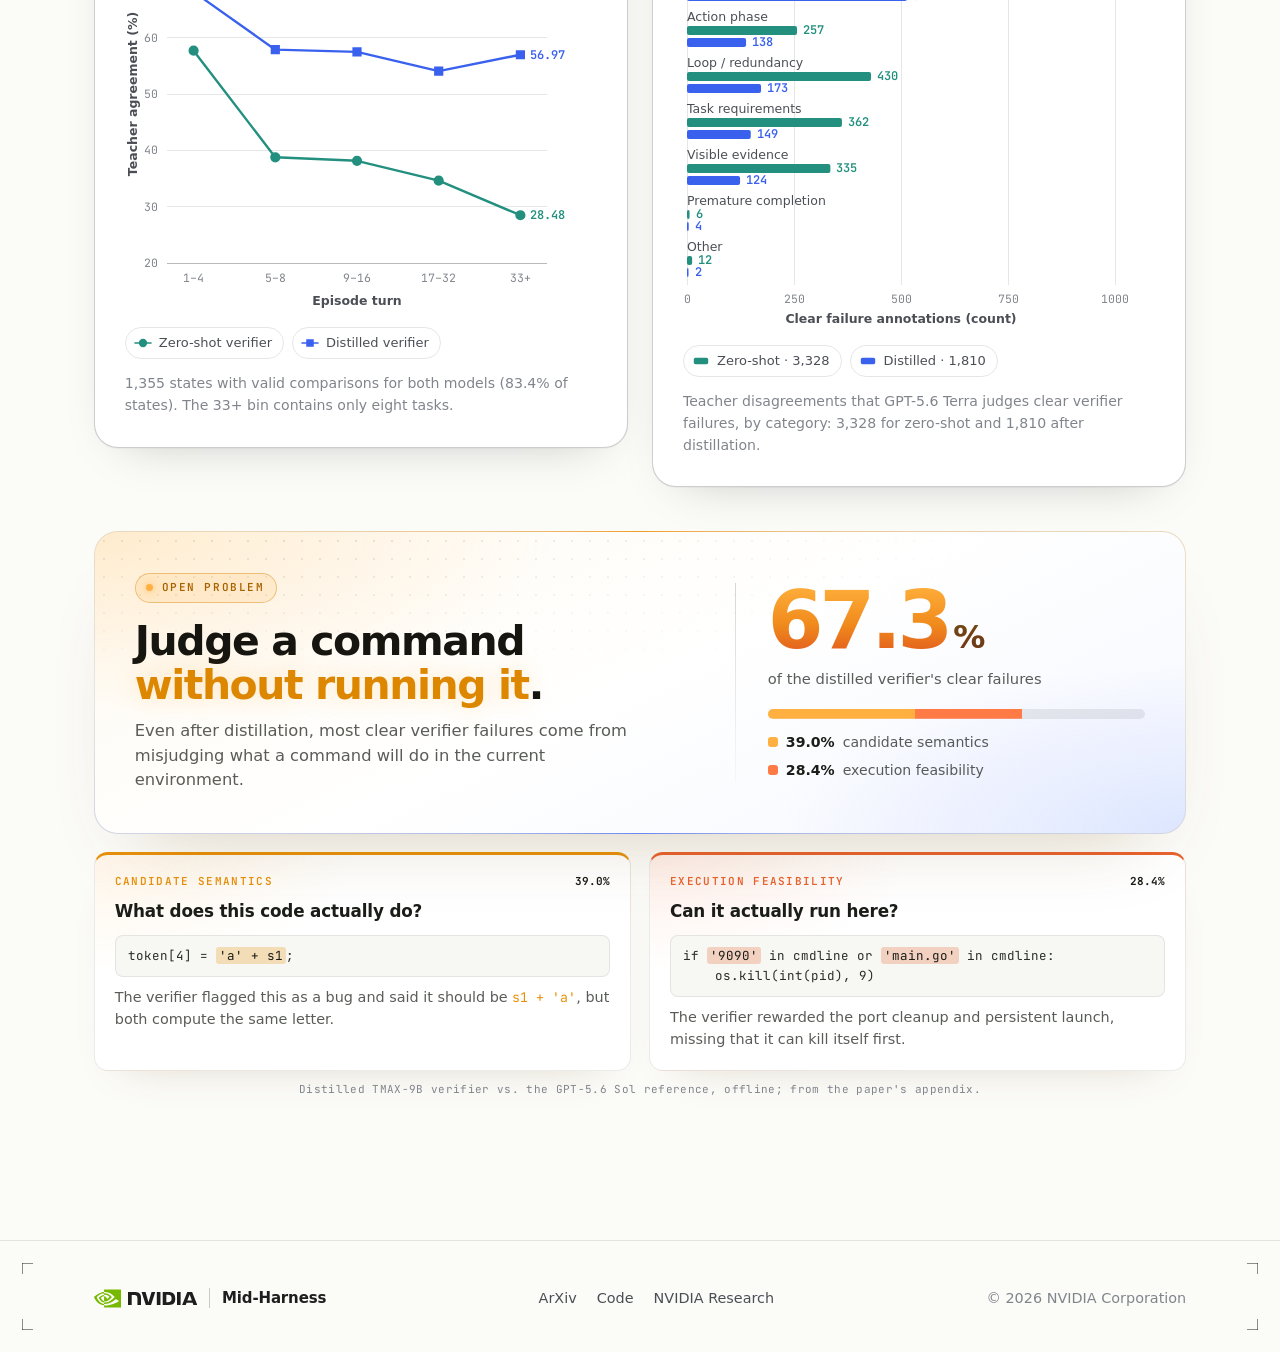
==== commit df57eefa: "Link Code to the internal GitLab release The Code pill and footer link now open gitlab-master.nvidia" ====
--- a/index.html
+++ b/index.html
@@ -34,7 +34,7 @@
   <link rel="preconnect" href="https://fonts.googleapis.com">
   <link rel="preconnect" href="https://fonts.gstatic.com" crossorigin>
   <link rel="stylesheet" href="https://fonts.googleapis.com/css2?family=JetBrains+Mono:wght@400;500;600;700&family=VT323&display=swap">
-  <link rel="stylesheet" href="assets/css/style.css?v=20261002a">
+  <link rel="stylesheet" href="assets/css/style.css?v=20261026a">
 
   <script>
     (function () {
@@ -131,7 +131,7 @@
               <svg viewBox="0 0 24 24" fill="none" stroke="currentColor" stroke-width="1.9" stroke-linecap="round" stroke-linejoin="round" aria-hidden="true"><path d="M4 19.5A2.5 2.5 0 0 1 6.5 17H20V3H6.5A2.5 2.5 0 0 0 4 5.5z"/><path d="M4 19.5A2.5 2.5 0 0 0 6.5 22H20v-5"/></svg>
               ArXiv
             </a>
-            <a class="pill" href="#" data-link="code" data-soon="soon (internal-only)">
+            <a class="pill" href="#" data-link="code" data-tag="internal-only" title="NVIDIA internal repository">
               <svg viewBox="0 0 24 24" fill="none" stroke="currentColor" stroke-width="1.9" stroke-linecap="round" stroke-linejoin="round" aria-hidden="true"><path d="m8 7-5 5 5 5M16 7l5 5-5 5M13.5 4l-3 16"/></svg>
               Code
             </a>
@@ -696,7 +696,7 @@
         </a>
         <nav aria-label="Footer">
           <a href="#" data-link="arxiv">ArXiv</a>
-          <a href="#" data-link="code" data-soon="soon (internal-only)">Code</a>
+          <a href="#" data-link="code" title="NVIDIA internal repository">Code</a>
           <a href="https://research.nvidia.com/" target="_blank" rel="noopener">NVIDIA Research</a>
         </nav>
         <p>© 2026 NVIDIA Corporation</p>
@@ -706,8 +706,8 @@
 
   <div class="chart-tip" id="chart-tip" role="tooltip"></div>
 
-  <script src="assets/js/data.js?v=20261002a" defer></script>
-  <script src="assets/js/charts.js?v=20261002a" defer></script>
-  <script src="assets/js/main.js?v=20261002a" defer></script>
+  <script src="assets/js/data.js?v=20261026a" defer></script>
+  <script src="assets/js/charts.js?v=20261026a" defer></script>
+  <script src="assets/js/main.js?v=20261026a" defer></script>
 </body>
 </html>
--- a/assets/css/style.css
+++ b/assets/css/style.css
@@ -410,7 +410,7 @@
 .pill:active { transform: translateY(1px); }
 .pill.is-pending { color: var(--text-3); cursor: default; }
 .pill.is-pending:hover { border-color: var(--line-2); background: var(--pill-bg); }
-.pill .soon {
+.pill .tag {
   font-family: var(--font-mono);
   font-size: 10px;
   font-weight: 500;
